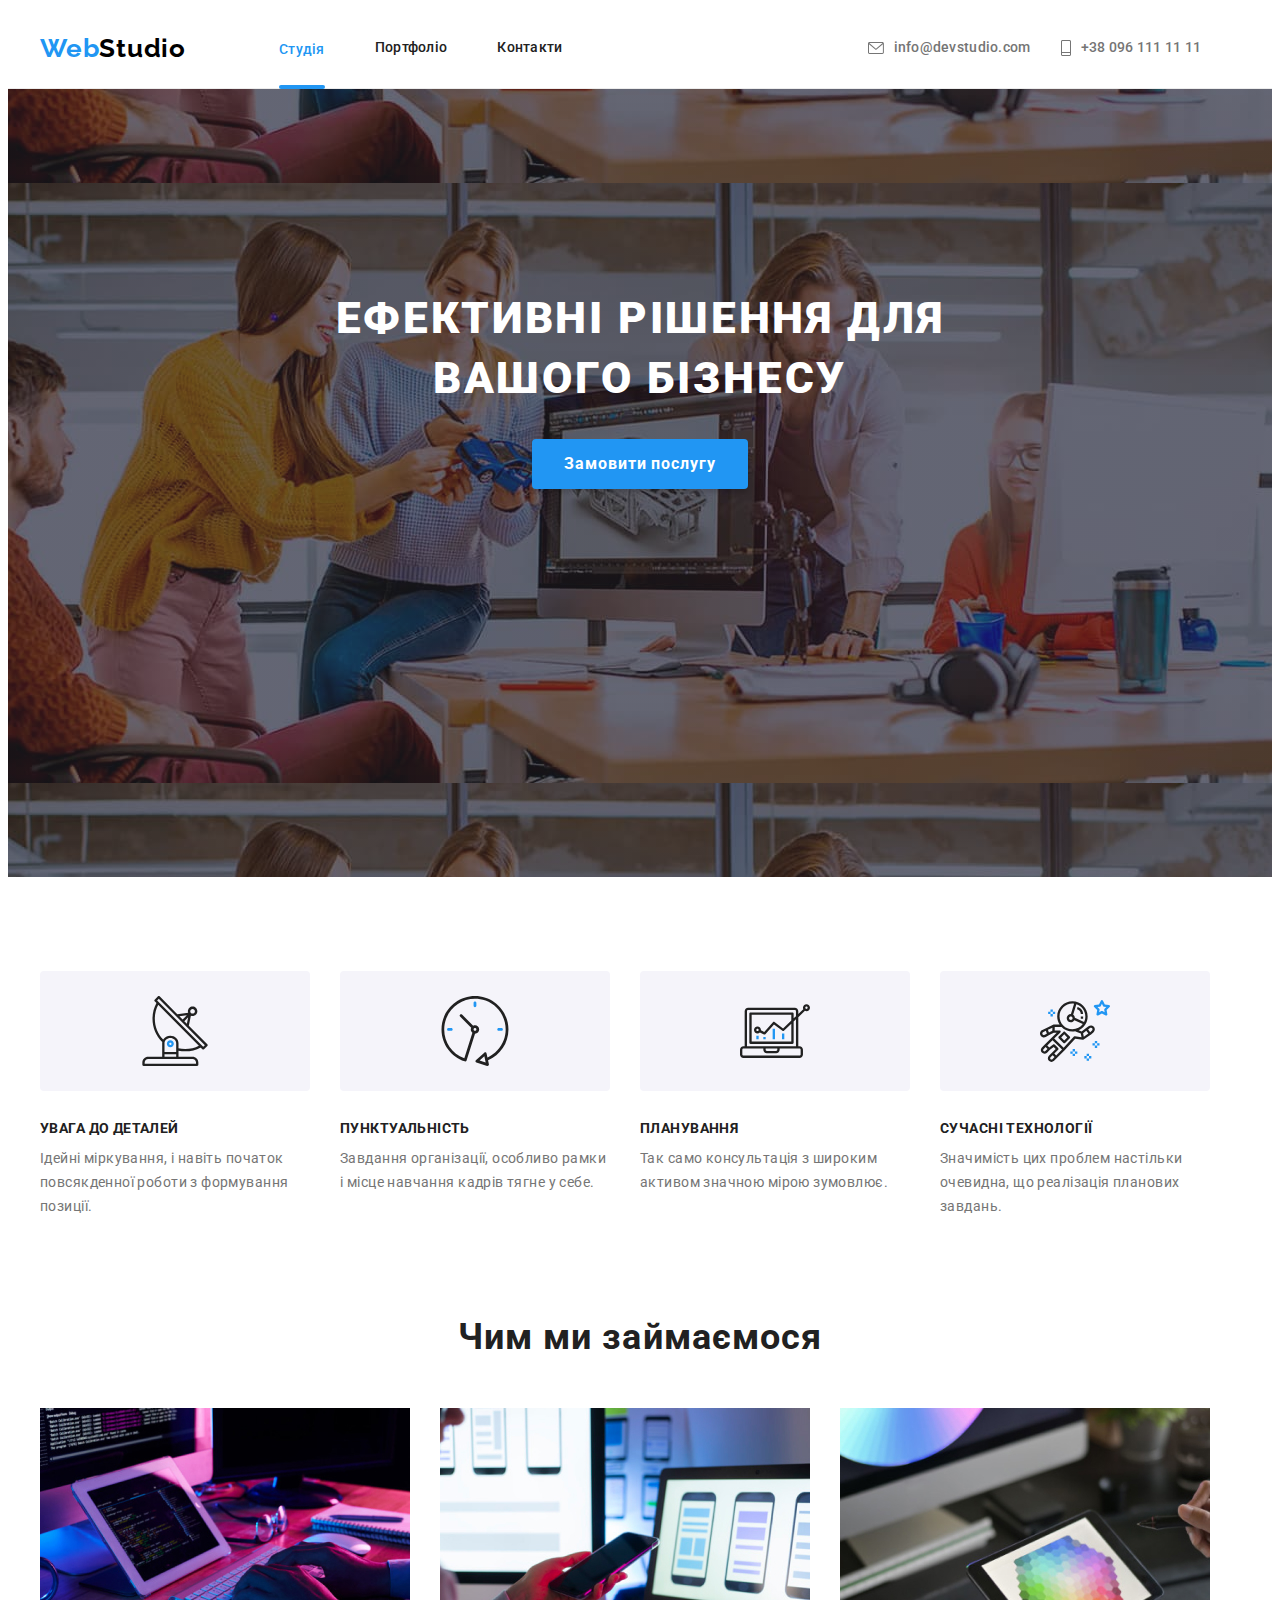
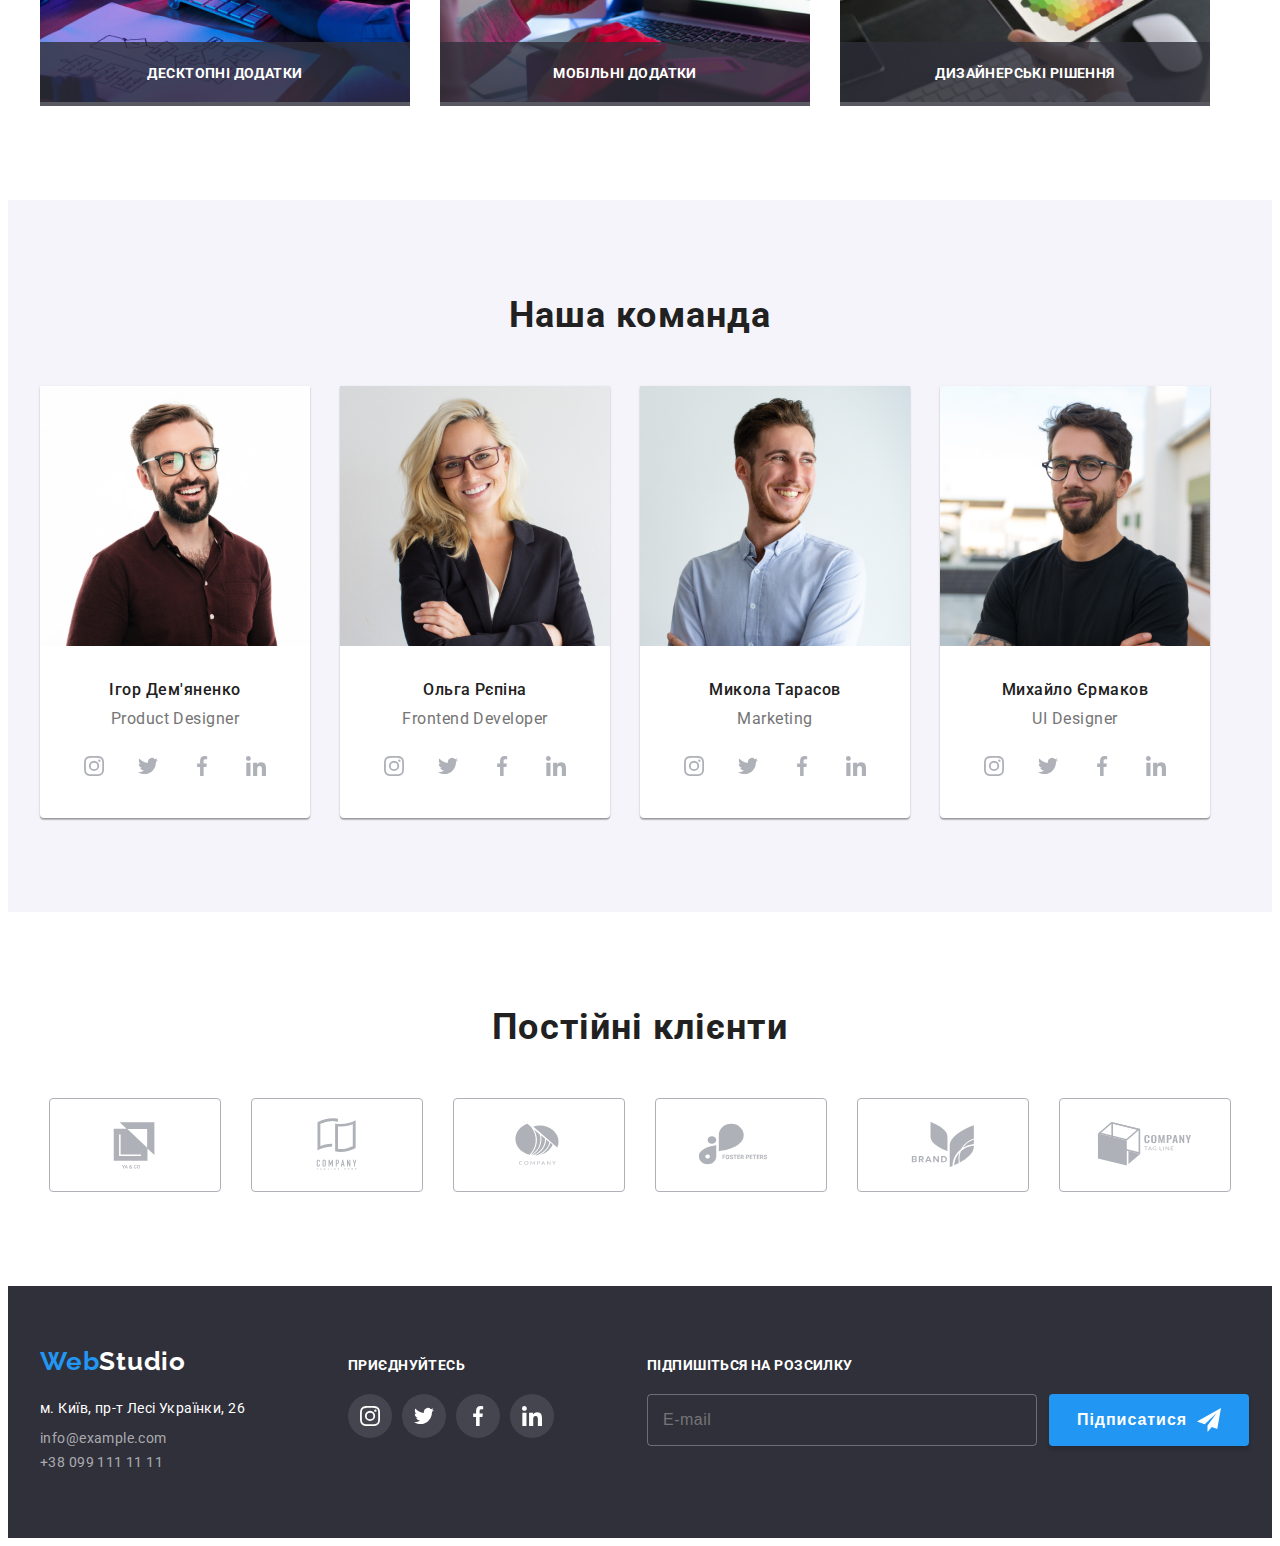
==== index.html @ 6c7ede00 "start" ====
<!DOCTYPE html>
<html lang="en">

<head>
  <meta charset="UTF-8" />
  <meta http-equiv="X-UA-Compatible" content="IE=edge" />
  <meta name="viewport" content="width=device-width, initial-scale=1.0" />
  <title>goit-markup-hw-07</title>
  <link rel="preconnect" href="https://fonts.googleapis.com" />
  <link rel="preconnect" href="https://fonts.gstatic.com" crossorigin />
  <link href="https://fonts.googleapis.com/css2?family=Raleway:wght@700&family=Roboto:wght@400;500;700;900&display=swap"
    rel="stylesheet" />
  <link rel="stylesheet" href="https://cdnjs.cloudflare.com/ajax/libs/modern-normalize/1.1.0/modern-normalize.min.css"
    integrity="sha512-wpPYUAdjBVSE4KJnH1VR1HeZfpl1ub8YT/NKx4PuQ5NmX2tKuGu6U/JRp5y+Y8XG2tV+wKQpNHVUX03MfMFn9Q=="
    crossorigin="anonymous" referrerpolicy="no-referrer" />
    <link rel="stylesheet" href="./css/main.min.css">  
    <!-- <link rel="stylesheet" href="./css/styles.css" /> -->
      
</head>

<body class="page">
  <!-- Header section -->
  <header class="header__border">
    <div class="container header__container">
      <nav class="nav, link">
        <a class="header__logo link" href="" lang="en">Web<span class="logo-accent">Studio</span></a>
        <ul class="nav__list list">
          <li><a class="nav__item nav__item--studio" href="">Студія</a></li>
          <li><a class="nav__item link" href="./portfolio.html">Портфоліо</a></li>
          <li><a class="nav__item link nav__item--contacts" href="index.html">Контакти</a></li>
        </ul>
      </nav>

      <ul class="header__contacts list">
        <li>
          <a class="header__link link " href="mailto:info@devstudio.com"><svg class="header__icons"
              width="16px" height="12px">
              <use href="./images/icons/icons2.svg#mailhover">
            </svg>info@devstudio.com</a>
        </li>
        <li><a class="header__tel link" href="tel:+380961111111"><svg class="header__icons"
              width="10px" height="16px">
              <use href="./images/icons/icons2.svg#vector">
            </svg>+38 096 111 11 11</a></li>
      </ul>
    </div>
  </header>

  <!-- Main -->
  <main>
    <!-- Hero -->

    <section class="hero overlay">
      <div class="container">
        <h1 class="hero__text">
          Ефективні рішення для<br>вашого бізнесу
        </h1>
        <button type="button" data-modal-open class="btn hero__btn">Замовити послугу</button>
      </div>
    </section>
    
    <!--  Наши преимущества advantage -->

    <section class="advantage">
      <!-- <h2>Наши преимущества</h2> -->
      <div class="container">
        <ul class="advantage__list list">
          <li>
            <div class="advantage__icon"><svg width="70px" height="70px">
                <use href="./images/icons/icons2.svg#antenna"></use>
              </svg></div>            
              <h3 class="advantage__title">УВАГА ДО ДЕТАЛЕЙ</h3>
              <p class="advantage__text">
                Ідейні міркування, і навіть початок
                 повсякденної роботи з формування
                  позиції. 
              </p>            
          </li>
          <li>
            <div class="advantage__icon"><svg width="70px" height="70px">
                <use href="./images/icons/icons2.svg#clock"></use>
              </svg></div>
              <h3 class="advantage__title">ПУНКТУАЛЬНІСТЬ</h3>
              <p class="advantage__text">
                Завдання організації, особливо рамки і
                 місце навчання кадрів тягне у себе.
              </p>            
          </li>
          <li>
            <div class="advantage__icon"><svg width="70px" height="70px">
                <use href="./images/icons/icons2.svg#diagram"></use>
              </svg></div>            
              <h3 class="advantage__title">ПЛАНУВАННЯ</h3>
              <p class="advantage__text">
                Так само консультація з широким активом значною мірою зумовлює.
              </p>            
          </li>
          <div>
            <div class="advantage__icon"><svg width="70px" height="70px">
                <use href="./images/icons/icons2.svg#astronaut"></use>
              </svg>
            </div>            
            <h3 class="advantage__title">СУЧАСНІ ТЕХНОЛОГІЇ</h3>
            <p class="advantage__text">
              Значимість цих проблем настільки очевидна, що реалізація планових завдань.
            </p>          
          </li>
        </ul>
      </div>
    </section>

    <!-- Чем мы занимаемся benefits -->

    <section class="benefits">
      <div class="container">
        <h2 class="benefits__text">Чим ми займаємося</h2>
        <ul class="benefits__list list">
          <li>
            <div class="benefits__foto">
              <img src="./images/studio/img1.jpg" alt="Верстка" width="370" />
              <div class="benefits__action">
                <p class="benefits__text--action">
                  Десктопні додатки
                </p>
              </div>
            </div>
          </li>
          <li>
            <div class="benefits__foto">
              <img src="./images/studio/img2.jpg" alt="Наше качество" width="370" />
              <div class="benefits__action">
                <p class="benefits__text--action">
                  Мобільні додатки
                </p>
              </div>
            </div>
          </li>
          <li>
            <div class="benefits__foto">
              <img src="./images/studio/img3.jpg" alt="Палитра" width="370" />
              <div class="benefits__action">
                <p class="benefits__text--action">
                  Дизайнерські рішення
                </p>
              </div>
            </div>
          </li>
        </ul>
      </div>
    </section>

    <!-- Наша команда -->

    <section class="team">
      <div class="container">
        <h2 class="team__title">Наша команда</h2>
        <ul class="team__list list">
          <li class="team__items">
            <img src="./images/studio/img4.jpg" alt="работник1" width="270" />
            <div class="team__name--post">
              <h3 class="team__name">Ігор Дем'яненко</h3>
              <p class="team__post">Product Designer</p>
              <ul class="social__list">
                <li><a class="social__link" href rel="noopener nooferrer" target="_blank" aria-label="instagram">
                    <svg class="social__icon" width="20px" height="20px">
                      <use href="./images/icons/icons2.svg#instagram"></use>
                    </svg>
                  </a></li>
                <li><a class="social__link" href rel="noopener nooferrer" target="_blank" aria-label="twitter">
                    <svg class="social__icon" width="20px" height="20px">
                      <use href="./images/icons/icons2.svg#twitter"></use>
                    </svg>
                  </a></li>
                <li><a class="social__link" href rel="noopener nooferrer" target="_blank" aria-label="facebook">
                    <svg class="social__icon" width="20px" height="20px">
                      <use href="./images/icons/icons2.svg#facebook"></use>
                    </svg>
                  </a></li>
                <li><a class="social__link" href rel="noopener nooferrer" target="_blank" aria-label="linkedin">
                    <svg class="social__icon" width="20px" height="20px">
                      <use href="./images/icons/icons2.svg#linkedin"></use>
                    </svg>
                  </a></li>
              </ul>
            </div>
          </li>
          <li class="team__items">
            <img src="./images/studio/img5.jpg" alt="работник2" width="270" />
            <div class="team__name--post">
              <h3 class="team__name">Ольга Рєпіна</h3>
              <p class="team__post">Frontend Developer</p>
              <ul class="social__list">
                <li><a class="social__link" href rel="noopener nooferrer" target="_blank" aria-label="instagram">
                    <svg class="social__icon" width="20px" height="20px">
                      <use href="./images/icons/icons2.svg#instagram"></use>
                    </svg>
                  </a></li>
                <li><a class="social__link" href rel="noopener nooferrer" target="_blank" aria-label="twitter">
                    <svg class="social__icon" width="20px" height="20px">
                      <use href="./images/icons/icons2.svg#twitter"></use>
                    </svg>
                  </a></li>
                <li><a class="social__link" href rel="noopener nooferrer" target="_blank" aria-label="facebook">
                    <svg class="social__icon" width="20px" height="20px">
                      <use href="./images/icons/icons2.svg#facebook"></use>
                    </svg>
                  </a></li>
                <li><a class="social__link" href rel="noopener nooferrer" target="_blank" aria-label="linkedin">
                    <svg class="social__icon" width="20px" height="20px">
                      <use href="./images/icons/icons2.svg#linkedin"></use>
                    </svg>
                  </a></li>
              </ul>
            </div>
          </li>
          <li class="team__items">
            <img src="./images/studio/img6.jpg" alt="работник3" width="270" />
            <div class="team__name--post">
              <h3 class="team__name">Микола Тарасов</h3>
              <p class="team__post">Marketing</p>
              <ul class="social__list">
                <li><a class="social__link" href rel="noopener nooferrer" target="_blank" aria-label="instagram">
                    <svg class="social__icon" width="20px" height="20px">
                      <use href="./images/icons/icons2.svg#instagram"></use>
                    </svg>
                  </a></li>
                <li><a class="social__link" href rel="noopener nooferrer" target="_blank" aria-label="twitter">
                    <svg class="social__icon" width="20px" height="20px">
                      <use href="./images/icons/icons2.svg#twitter"></use>
                    </svg>
                  </a></li>
                <li><a class="social__link" href rel="noopener nooferrer" target="_blank" aria-label="facebook">
                    <svg class="social__icon" width="20px" height="20px">
                      <use href="./images/icons/icons2.svg#facebook"></use>
                    </svg>
                  </a></li>
                <li><a class="social__link" href rel="noopener nooferrer" target="_blank" aria-label="linkedin">
                    <svg class="social__icon" width="20px" height="20px">
                      <use href="./images/icons/icons2.svg#linkedin"></use>
                    </svg>
                  </a>
                </li>
              </ul>
            </div>
          </li>
          <li class="team__items">
            <img src="./images/studio/img7.jpg" alt="работник4" width="270" />
            <div class="team__name--post">
              <h3 class="team__name">Михайло Єрмаков</h3>
              <p class="team__post">UI Designer</p>
              <ul class="social__list">
                <li><a class="social__link" href rel="noopener nooferrer" target="_blank" aria-label="instagram">
                    <svg class="social__icon" width="20px" height="20px">
                      <use href="./images/icons/icons2.svg#instagram"></use>
                    </svg>
                  </a></li>
                <li><a class="social__link" href rel="noopener nooferrer" target="_blank" aria-label="twitter">
                    <svg class="social__icon" width="20px" height="20px">
                      <use href="./images/icons/icons2.svg#twitter"></use>
                    </svg>
                  </a></li>
                <li><a class="social__link" href rel="noopener nooferrer" target="_blank" aria-label="facebook">
                    <svg class="social__icon" width="20px" height="20px">
                      <use href="./images/icons/icons2.svg#facebook"></use>
                    </svg>
                  </a></li>
                <li><a class="social__link" href rel="noopener nooferrer" target="_blank" aria-label="linkedin">
                    <svg class="social__icon" width="20px" height="20px">
                      <use href="./images/icons/icons2.svg#linkedin"></use>
                    </svg>
                  </a></li>
              </ul>
            </div>
          </li>
        </ul>
      </div>
    </section>
    <!-- Постоянные клиенты -->
    <section class="clients">
      <div class="container">
        <h3 class="clients__title">Постійні клієнти</h3>
        <ul class="clients__list">
          <li>
            <a class="clients__icon" href="" target="_blank" rel="noopener nooferrer" aria-label="YA & CO">
              <svg width="106px" height="60px">
                <use href="./images/icons/icons2.svg#logo1"></use>
              </svg></a>
          </li>
          <li><a class="clients__icon" href="" target="_blank" rel="noopener nooferrer"
              aria-label="Company tagline here">
              <svg width="106px" height="60px">
                <use href="./images/icons/icons2.svg#logo2"></use>
              </svg></a>
          </li>
          <li><a class="clients__icon" href="" target="_blank" rel="noopener nooferrer"
              aria-label="Company">
              <svg width="106px" height="60px">
                <use href="./images/icons/icons2.svg#logo3"></use>
              </svg></a>
          </li>
          <li><a class="clients__icon" href="" target="_blank" rel="noopener nooferrer"
              aria-label="FOSTER PETERS">
              <svg width="106px" height="60px">
                <use href="./images/icons/icons2.svg#logo4"></use>
              </svg></a>
          </li>
          <li><a class="clients__icon" href="" target="_blank" rel="noopener nooferrer"
              aria-label="Brand">
              <svg width="106px" height="60px">
                <use href="./images/icons/icons2.svg#logo5"></use>
              </svg></a>
          </li>
          <li><a class="clients__icon" href="" target="_blank" rel="noopener nooferrer"
              aria-label="Company tag line">
              <svg width="106px" height="60px">
                <use href="./images/icons/icons2.svg#logo6"></use>
              </svg></a>
          </li>
        </ul>
      </div>
    </section>
  </main>
  <!-- Футер -->
  <footer class="footer">
    <div class="container">
      <div>
        <a class="header__logo link footer__logo" href="" lang="en">Web<span
            class="footer__accent">Studio</span></a>
        <address>
          <ul class="footer__list list">
            <li>
              <a class="link" href="https://bit.ly/3pXMvUd" target="_blank" rel="noopener noreferrer"><samp
                  class="footer__text">м. Київ, пр-т Лесі Українки, 26</samp>
              </a>
            </li>
            <li>
              <a class="footer__link" href="mailto:info@devstudio.com">info@example.com</a>
            </li>
            <li><a class="footer__tel link" href="tel:+380991111111">+38 099 111 11 11</a></li>
          </ul>
        </address>
      </div>
      <!-- Футер. приєднуйтесь -->
      <div class="footer__join ">
        <h3 class="footer__title">приєднуйтесь</h3>
        <ul class="footer__social--list">
          <li><a class="footer__social--link" href rel="noopener nooferrer" target="_blank" aria-label="instagram">
              <svg class="footer__icon" width="20px" height="20px">
                <use href="./images/icons/icons2.svg#instagram"></use>
              </svg>
            </a></li>
          <li><a class="footer__social--link" href rel="noopener nooferrer" target="_blank" aria-label="twitter">
              <svg class="footer__icon" width="20px" height="20px">
                <use href="./images/icons/icons2.svg#twitter"></use>
              </svg>
            </a></li>
          <li><a class="footer__social--link" href rel="noopener nooferrer" target="_blank" aria-label="facebook">
              <svg class="footer__icon" width="20px" height="20px">
                <use href="./images/icons/icons2.svg#facebook"></use>
              </svg>
            </a></li>
          <li><a class="footer__social--link" href rel="noopener nooferrer" target="_blank" aria-label="linkedin">
              <svg class="footer__icon" width="20px" height="20px">
                <use href="./images/icons/icons2.svg#linkedin"></use>
              </svg>
            </a></li>
      </div>
      <!-- Підписатися -->
      <form class="subscription">
      <h3 class="subscription__title">Підпишіться на розсилку</h3>
      <div class="subsubscription__group">
      <label>
        <input class="subscription__input" type="email" name="email" placeholder="E-mail">
      </label>
      <button class="subscription__btn" type="submit">Підписатися
        <svg height="24" width="24">
          <use href="./images/icons/icons2.svg#send"></use>
        </svg>
      </button>
      </div>      
    </form>
      </div>
    </div>
  </footer>
  <!-- Модальное окно -->
 <div class="backdrop is-hidden" data-modal>
    <div class="modal">
      <button class="modal__btn" data-modal-close>
        <svg class="modal__btn--icon" width="20" height="20">
          <use href="./images/icons/icons2.svg#close"></use>
        </svg>
      </button>

<form class="register__form">
  <strong class="register__title">Залиште свої дані, ми вам передзвонимо</strong>
  <div class="register__group" role="group">
    <lable class="register__wrap">
      <span class="register__lable">Ім'я</span>
      <span class="register__field">
      <input class="register__input" type="text"/>
      <svg class="register__icon" width="18" height="18">
        <use href="./images/icons/icons2.svg#person"></use>
      </svg>
      </span>
    </lable>
    <lable class="register__wrap">
      <span class="register__lable">Телефон</span>
      <span class="register__field">
      <input class="register__input" type="phone"/> 
      <svg class="register__icon" width="18" height="18">
        <use href="./images/icons/icons2.svg#phone1"></use>
      </svg>
      </span>
    </lable>
    <lable class="register__wrap">
      <span class="register__lable">Пошта</span>
      <span class="register__field">
      <input class="register__input" type="email"/>
      <svg class="register__icon" width="18" height="18">
        <use href="./images/icons/icons2.svg#mail"></use>
      </svg>
      </span>
    </lable>
    
    <lable class="register__wrap">
      <span class="register__lable">Коментар</span>
      <textarea
      class="register__message"
      name="user-message"
      rows="5"
      placeholder="Введіть текст"
      ></textarea>
    </lable>
  </div>

   <label class="register__agreement">
    <input class="register__checkbox visuaaly-hidden"type="checkbox" name="agreement">
    <svg class="register__icon--agreement" width="16" height="15">
      <use class="register__icon--uncheck" href="./images/icons/icons2.svg#uncheck"></use>
      <use class="register__icon--check" href="./images/icons/icons2.svg#check2"></use>
    </svg>
    <span class="register__agreement--text">Погоджуюся з розсилкою та приймаю <a class="register__agreement--link" href="">Умови договору</a></span>
   </label>

   <button class="register__btn" type="submit">Відправити</button>
</form>

    </div>
  </div>
 <script src="./js/modal.js"></script>
</body>

</html>
---- css/main.min.css ----
:root{--main-font: "Roboto", sans-serif;--secondary-font: "Raleway", sans-serif;--main-txt-cl: #212121;--secondary-txt-cl: #757575;--logo-blue-txt-cl: #2196F3;--logo-black-txt-cl: #000000;--logo-white-txt-cl: #FFFFFF;--white-txt-cl: #FFFFFF;--dark-bg-cl: #2F303A;--light-bg-cl: #F5F4FA;--overlay-bg-cl: #C4C4C4;--blue-bg-cl: #2196F3;--white-bg-cl: #FFFFFF;--button-text-color: #000000;--focus-color: #ffffff;--border-form: #D9D9D9;--border-color: #ECECEC;--border-social-color: #AFB1B8;--border-cards-color: #EEEEEE;--social-icon-color: #AFB1B8;--akcent-color: #2196F3;--animation: 250ms cubic-bezier(0.4, 0, 0.2, 1)}.visuaaly-hidden{position:absolute;white-space:nowrap;width:1px;height:1px;overflow:hidden;border:0;padding:0;clip:rect(0 0 0 0);-webkit-clip-path:inset(50%);clip-path:inset(50%);margin:-1px}.container{width:1200px;padding-left:15px;padding-right:15px;margin:0 auto}body{font-family:var(--main-font);color:var(--main-txt-cl)}.footer__link,.header__link,.link,.portfolio__link--cards{text-decoration:none;color:currentColor}.list{list-style:none;padding:0;margin:0}h1,h2,h3,h4,h5,h6,p{margin:0}.btn{font-family:inherit;font-weight:700;font-size:16px;line-height:1.88;letter-spacing:.06em;max-width:250px;min-width:200px;max-height:50px;padding-top:10px;padding-right:32px;padding-bottom:10px;padding-left:32px;color:--white-txt-cl;background:--blue-bg-cl;-webkit-box-shadow:0px 4px 4px rgba(0,0,0,.15);box-shadow:0px 4px 4px rgba(0,0,0,.15);border-radius:4px;border:rgba(0,0,0,0);-webkit-transition:color var(--animation) background-color var(--animation);transition:color var(--animation) background-color var(--animation)}.btn:hover,.btn:focus{cursor:pointer;color:var --button-text-color;background-color:var --focus-color}.hero__btn{display:-webkit-box;display:-ms-flexbox;display:flex;margin:0 auto;margin-bottom:106px;background-color:var(--blue-bg-cl);color:var(--white-txt-cl)}.backdrop{position:fixed;top:0;left:0;z-index:1000;width:100%;height:100%;background-color:rgba(0,0,0,.2);-webkit-transition:opacity 250ms ease-out,visibility 600ms ease-out;transition:opacity 250ms ease-out,visibility 600ms ease-out}.backdrop.is-hidden{opacity:0;visibility:hidden;pointer-events:none}.backdrop.is-hidden.modal{opacity:0}.modal{position:absolute;top:50%;left:50%;width:528px;min-height:581px;background-color:#fff;border-radius:4px;position:relative;-webkit-transform:translate(-50%, -50%) scale(1);transform:translate(-50%, -50%) scale(1);opacity:1;-webkit-transition:opacity 400ms ease-in-out 200ms,-webkit-transform 250ms ease-in-out 200ms;transition:opacity 400ms ease-in-out 200ms,-webkit-transform 250ms ease-in-out 200ms;transition:transform 250ms ease-in-out 200ms,opacity 400ms ease-in-out 200ms;transition:transform 250ms ease-in-out 200ms,opacity 400ms ease-in-out 200ms,-webkit-transform 250ms ease-in-out 200ms;padding-top:40px;padding-right:41px;padding-bottom:40px;padding-left:39px}.modal__btn{position:absolute;width:30px;height:30px;padding:0;display:-webkit-box;display:-ms-flexbox;display:flex;-webkit-box-align:center;-ms-flex-align:center;align-items:center;-webkit-box-pack:center;-ms-flex-pack:center;justify-content:center;top:8px;right:8px;border-radius:50%;border:1px solid rgba(0,0,0,.1);background-color:rgba(0,0,0,0);cursor:pointer}.modal__btn--icon{width:11px;height:11px;-webkit-transition-duration:250ms;transition-duration:250ms;-webkit-transition-timing-function:cubic-bezier(0.4, 0, 0.2, 1);transition-timing-function:cubic-bezier(0.4, 0, 0.2, 1);-webkit-transition-delay:0s;transition-delay:0s}.modal__btn--icon:hover,.modal__btn--icon:focus{fill:var(--akcent-color)}.register__form{text-align:center}.register__title{display:block;margin-bottom:12px;font-weight:700;font-size:20px;line-height:1.15;text-align:center;letter-spacing:.03em;color:var(--main-txt-cl)}.register__group{margin-bottom:20px}.register__lable{display:block;text-align:left;margin-bottom:5px;font-weight:400;font-size:12px;line-height:1.17;letter-spacing:.01em;color:var(--secondary-txt-cl);padding-left:1px}.register__wrap{display:block;position:relative;margin-bottom:10px}.register__wrap:last-child{margin-bottom:0}.register__field{position:relative}.register__icon{position:absolute;top:29px;top:50%;-webkit-transform:translateY(-50%);transform:translateY(-50%);left:12px;-webkit-transition-duration:250ms;transition-duration:250ms;-webkit-transition-timing-function:cubic-bezier(0.4, 0, 0.2, 1);transition-timing-function:cubic-bezier(0.4, 0, 0.2, 1);-webkit-transition-delay:0s;transition-delay:0s}.register__input,.register__message{border:solid 1px var(--border-form);border-radius:5px;width:100%;outline:rgba(0,0,0,0);padding:10px;padding-left:50px;-webkit-transition-duration:250ms;transition-duration:250ms;-webkit-transition-timing-function:cubic-bezier(0.4, 0, 0.2, 1);transition-timing-function:cubic-bezier(0.4, 0, 0.2, 1);-webkit-transition-delay:0s;transition-delay:0s}.register__input:focus,.register__input:focus,.register__message:focus,.register__message:focus{border:solid 1px var(--akcent-color)}.register__message{resize:none;height:120px;padding:10px}.register__input:focus-within+.register__icon{fill:var(--akcent-color)}textarea::-webkit-input-placeholder{font-style:normal;font-weight:400;font-size:12px;line-height:1.17;letter-spacing:.01em;color:rgba(117,117,117,.5)}textarea::-moz-placeholder{font-style:normal;font-weight:400;font-size:12px;line-height:1.17;letter-spacing:.01em;color:rgba(117,117,117,.5)}textarea:-ms-input-placeholder{font-style:normal;font-weight:400;font-size:12px;line-height:1.17;letter-spacing:.01em;color:rgba(117,117,117,.5)}textarea::-ms-input-placeholder{font-style:normal;font-weight:400;font-size:12px;line-height:1.17;letter-spacing:.01em;color:rgba(117,117,117,.5)}textarea::placeholder{font-style:normal;font-weight:400;font-size:12px;line-height:1.17;letter-spacing:.01em;color:rgba(117,117,117,.5)}.register__agreement{display:-webkit-box;display:-ms-flexbox;display:flex;-webkit-box-align:center;-ms-flex-align:center;align-items:center;-webkit-box-pack:center;-ms-flex-pack:center;justify-content:center;gap:9px;margin-bottom:30px}.register__agreement--text{font-style:normal;font-weight:400;font-size:14px;line-height:1.71;letter-spacing:.03em;color:var(--secondary-txt-cl)}.register__icon--uncheck{-webkit-transition:opacity 250ms ease-in-out;transition:opacity 250ms ease-in-out}.register__icon--check{opacity:0;-webkit-transition:opacity 250ms ease-in-out;transition:opacity 250ms ease-in-out}.register__checkbox:checked+.register__icon--agreement .register__icon--uncheck{opacity:0}.register__checkbox:checked+.register__icon--agreement .register__icon--check{opacity:1}.register__agreement--link{text-decoration:underline;color:var(--akcent-color);text-underline-position:under}.register__btn{display:inline-block;-webkit-box-align:center;-ms-flex-align:center;align-items:center;padding:10px 55px;font-family:inherit;font-weight:700;font-size:16px;line-height:1.875;letter-spacing:.06em;color:var(--white-txt-cl);cursor:pointer;background-color:var(--akcent-color);-webkit-box-shadow:0px 4px 4px rgba(0,0,0,.15);box-shadow:0px 4px 4px rgba(0,0,0,.15);border-radius:4px;border-color:rgba(0,0,0,0)}.container{width:1200px;padding-left:15px;padding-right:15px;margin-left:auto;margin-right:auto}.logo-accent{color:var --logo-black-txt-cl}.benefits__text{margin-bottom:50px;font-weight:700;font-size:36px;line-height:1.17;text-align:center;letter-spacing:.03em;color:var(--main-txt-cl)}.header__border{border-bottom:1px solid var(--border-color)}.header__container{display:-webkit-box;display:-ms-flexbox;display:flex}.link{display:-webkit-box;display:-ms-flexbox;display:flex}.header__logo{margin-right:93px;-webkit-box-align:center;-ms-flex-align:center;align-items:center}.nav__list{display:-webkit-box;display:-ms-flexbox;display:flex;-webkit-box-align:center;-ms-flex-align:center;align-items:center}.nav__item{padding-top:32px;padding-bottom:32px;margin-right:50px}.nav__item{position:relative;-webkit-transition:color var(--animation);transition:color var(--animation)}.nav__item--contacts{margin-right:0}.header__contacts{margin-left:305px;display:-webkit-box;display:-ms-flexbox;display:flex;-webkit-box-align:center;-ms-flex-align:center;align-items:center;font-weight:500;font-size:14px;color:var(--secondary-txt-cl)}.header__icons{display:-webkit-box;display:-ms-flexbox;display:flex;-webkit-box-pack:center;-ms-flex-pack:center;justify-content:center;-webkit-box-align:center;-ms-flex-align:center;align-items:center;margin-right:10px;fill:currentColor}.header__link{-webkit-box-align:center;-ms-flex-align:center;align-items:center;padding-top:32px;padding-bottom:32px;margin-right:30px;position:relative;-webkit-transition:color var(--animation);transition:color var(--animation)}.header__tel{padding-top:32px;padding-bottom:32px;position:relative;-webkit-transition:color var(--animation);transition:color var(--animation)}.header__logo{font-family:var(--secondary-font);color:var(--logo-blue-txt-cl);font-weight:700;font-size:26px;line-height:1.19;letter-spacing:.03em}.logo-accent{color:var(--logo-black-txt-cl)}.nav__item{font-weight:500;font-size:14px;line-height:1.14;letter-spacing:.02em;color:var(--main-txt-cl)}.nav__item:hover,.nav__item:focus{color:var(--logo-blue-txt-cl)}.nav__item--studio{font-weight:500;font-size:14px;line-height:1.14;letter-spacing:.02em;color:var(--logo-blue-txt-cl);text-decoration:none}.nav__item--studio{position:relative;color:var(--logo-blue-txt-cl)}.nav__item--studio::after{position:absolute;bottom:0;left:0;content:"";width:100%;height:4px;border-radius:2px;background-color:var(--logo-blue-txt-cl)}.header__link,.header__tel{font-weight:500;font-size:14px;line-height:1.14;letter-spacing:.02em;color:var(--secondary-txt-cl)}.header__link:hover,.header__link:focus,.header__tel:hover,.header__tel:focus{color:var(--logo-blue-txt-cl)}.header__tel{font-weight:500;font-size:14px;line-height:1.14;letter-spacing:.02em;color:var(--secondary-txt-cl)}.header__tel:hover,.header__tel:focus{color:var(--logo-blue-txt-cl)}.overlay{max-width:1600px;height:600px;margin-right:auto;margin-left:auto;background-image:-webkit-gradient(linear, left top, right top, from(rgba(47, 48, 58, 0.4)), to(rgba(47, 48, 58, 0.4))),url(../images/studio/imghero.jpg);background-image:linear-gradient(to right, rgba(47, 48, 58, 0.4), rgba(47, 48, 58, 0.4)),url(../images/studio/imghero.jpg);background-position:center;background-color:var(--overlay-bg-cl)}.hero{padding-top:94px;padding-bottom:94px;margin-left:auto;margin-right:auto;background-color:var(--dark-bg-cl)}.hero__text{margin-top:106px;margin-bottom:30px;font-weight:900;font-size:44px;line-height:1.36;text-align:center;letter-spacing:.06em;text-transform:uppercase;color:var(--white-txt-cl)}.register__input,.register__message{border:solid 1px var(--border-form);border-radius:5px;width:100%;outline:rgba(0,0,0,0);padding:10px;padding-left:50px;-webkit-transition-duration:250ms;transition-duration:250ms;-webkit-transition-timing-function:cubic-bezier(0.4, 0, 0.2, 1);transition-timing-function:cubic-bezier(0.4, 0, 0.2, 1);-webkit-transition-delay:0s;transition-delay:0s}.register__input:focus,.register__input:focus,.register__message:focus,.register__message:focus{border:solid 1px var(--akcent-color)}.register__message{resize:none;height:120px;padding:10px}.register__input:focus-within+.register__icon{fill:var(--akcent-color)}textarea::-webkit-input-placeholder{font-style:normal;font-weight:400;font-size:12px;line-height:1.17;letter-spacing:.01em;color:rgba(117,117,117,.5)}textarea::-moz-placeholder{font-style:normal;font-weight:400;font-size:12px;line-height:1.17;letter-spacing:.01em;color:rgba(117,117,117,.5)}textarea:-ms-input-placeholder{font-style:normal;font-weight:400;font-size:12px;line-height:1.17;letter-spacing:.01em;color:rgba(117,117,117,.5)}textarea::-ms-input-placeholder{font-style:normal;font-weight:400;font-size:12px;line-height:1.17;letter-spacing:.01em;color:rgba(117,117,117,.5)}textarea::placeholder{font-style:normal;font-weight:400;font-size:12px;line-height:1.17;letter-spacing:.01em;color:rgba(117,117,117,.5)}.register__agreement{display:-webkit-box;display:-ms-flexbox;display:flex;-webkit-box-align:center;-ms-flex-align:center;align-items:center;-webkit-box-pack:center;-ms-flex-pack:center;justify-content:center;gap:9px;margin-bottom:30px}.register__agreement--text{font-style:normal;font-weight:400;font-size:14px;line-height:1.71;letter-spacing:.03em;color:var(--secondary-txt-cl)}.register__icon--uncheck{-webkit-transition:opacity 250ms ease-in-out;transition:opacity 250ms ease-in-out}.register__icon--check{opacity:0;-webkit-transition:opacity 250ms ease-in-out;transition:opacity 250ms ease-in-out}.register__checkbox:checked+.register__icon--agreement .register__icon--uncheck{opacity:0}.register__checkbox:checked+.register__icon--agreement .register__icon--check{opacity:1}.register__agreement--link{text-decoration:underline;color:var(--akcent-color);text-underline-position:under}.register__btn{display:inline-block;-webkit-box-align:center;-ms-flex-align:center;align-items:center;padding:10px 55px;font-family:inherit;font-weight:700;font-size:16px;line-height:1.875;letter-spacing:.06em;color:var(--white-txt-cl);cursor:pointer;background-color:var(--akcent-color);-webkit-box-shadow:0px 4px 4px rgba(0,0,0,.15);box-shadow:0px 4px 4px rgba(0,0,0,.15);border-radius:4px;border-color:rgba(0,0,0,0)}.advantage{padding-top:94px;padding-bottom:94px}.advantage__icon{display:-webkit-box;display:-ms-flexbox;display:flex;-webkit-box-pack:center;-ms-flex-pack:center;justify-content:center;-webkit-box-align:center;-ms-flex-align:center;align-items:center;width:270px;height:120px;background-color:var(--light-bg-cl);border-radius:4px;margin-bottom:30px}.advantage__list{display:-webkit-box;display:-ms-flexbox;display:flex;gap:30px}.advantage__list:last-child{margin-right:0}.advantage__title{margin-bottom:10px;width:270px;height:16px;font-weight:700;font-size:14px;line-height:1.14;letter-spacing:.03em;text-transform:uppercase;color:var(--main-txt-cl)}.advantage__text{width:270px;height:75px;font-weight:400;font-size:14px;line-height:1.71;letter-spacing:.03em;color:var(--secondary-txt-cl)}.team{padding-top:94px;padding-bottom:94px;background-color:var(--light-bg-cl)}.team__name--post{padding-top:30px;padding-bottom:30px}.team__title{margin-bottom:50px;font-weight:700;font-size:36px;line-height:1.17;text-align:center;letter-spacing:.03em;color:var(--main-txt-cl)}.team__list{width:270px;display:-webkit-box;display:-ms-flexbox;display:flex;gap:30px}.team__items{-webkit-box-shadow:0px 1px 3px rgba(0,0,0,.12),0px 1px 1px rgba(0,0,0,.14),0px 2px 1px rgba(0,0,0,.2);box-shadow:0px 1px 3px rgba(0,0,0,.12),0px 1px 1px rgba(0,0,0,.14),0px 2px 1px rgba(0,0,0,.2);border-radius:0px 0px 4px 4px;background:var(--white-bg-cl)}.team__name{margin-bottom:10px;font-weight:500;font-size:16px;line-height:1.19;text-align:center;letter-spacing:.03em;color:var(--main-txt-cl)}.team__post{font-weight:400;font-size:16px;line-height:1.19;text-align:center;letter-spacing:.03em;color:var(--secondary-txt-cl);margin-bottom:16px}.team__list{-webkit-box-align:center;-ms-flex-align:center;align-items:center}.social__link{-webkit-box-align:center;-ms-flex-align:center;align-items:center;-webkit-box-pack:center;-ms-flex-pack:center;justify-content:center;display:-webkit-box;display:-ms-flexbox;display:flex;width:44px;height:44px;background-color:var(--white-bg-cl);border-radius:50%;-webkit-transition:color var(--animation),background-color var(--animation);transition:color var(--animation),background-color var(--animation)}.social__link:hover,.social__link:focus{background-color:var(--blue-bg-cl);outline:none}.social__list{gap:10px;display:-webkit-box;display:-ms-flexbox;display:flex;-webkit-box-align:center;-ms-flex-align:center;align-items:center;-webkit-box-pack:center;-ms-flex-pack:center;justify-content:center;padding-right:32px;padding-left:32px;list-style:none}.social__icon{fill:var(--social-icon-color)}.social__link:hover .social__icon{fill:var(--white-txt-cl)}.social__link:focus .social__icon{fill:var(--white-txt-cl)}.benefits{padding-bottom:94px}.benefits__text{margin-bottom:50px;font-weight:700;font-size:36px;line-height:1.17;text-align:center;letter-spacing:.03em;color:var(--main-txt-cl)}.benefits__list{display:-webkit-box;display:-ms-flexbox;display:flex;gap:30px}.benefits__foto{position:relative}.benefits__action{position:absolute;width:100%;bottom:0;padding-top:24px;padding-bottom:24px;overflow:hidden;opacity:1;background:rgba(47,48,58,.8);-webkit-transition:opacity var(--animation);transition:opacity var(--animation)}.benefits__text--action{font-family:"Roboto";font-style:normal;font-weight:700;font-size:14px;line-height:1.14;text-align:center;letter-spacing:.03em;text-transform:uppercase;color:var(--white-txt-cl)}.clients{padding-top:94px;padding-bottom:94px}.clients__list{display:-webkit-box;display:-ms-flexbox;display:flex;list-style:none;-webkit-box-align:center;-ms-flex-align:center;align-items:center;-webkit-box-pack:center;-ms-flex-pack:center;justify-content:center;gap:30px;margin:0;padding:0;-webkit-transition:color var(--animation),border-color var(--animation);transition:color var(--animation),border-color var(--animation)}.clients__icon{display:-webkit-box;display:-ms-flexbox;display:flex;-webkit-box-align:center;-ms-flex-align:center;align-items:center;-webkit-box-pack:center;-ms-flex-pack:center;justify-content:center;width:170px;height:92px;background-color:var(--white-bg-cl);border:1px solid var(--border-social-color);border-radius:4px;fill:var(--social-icon-color);-webkit-transition:color var(--animation),border-color var(--animation);transition:color var(--animation),border-color var(--animation)}.clients__icon:hover,.clients__icon:focus{fill:var(--akcent-color);border-color:var(--akcent-color);border:1px solid var(--akcent-color);outline:none}.clients__title{font-family:"Roboto";font-style:normal;font-weight:700;font-size:36px;line-height:1.17;text-align:center;letter-spacing:.03em;color:var(--main-txt-cl);margin-bottom:50px}.footer{padding-top:60px;padding-bottom:60px;background-color:var(--dark-bg-cl)}.footer .container{display:-webkit-box;display:-ms-flexbox;display:flex;-webkit-box-align:baseline;-ms-flex-align:baseline;align-items:baseline}.footer__logo{width:145px;height:31px;margin-bottom:20px}.footer__accent{color:var(--logo-white-txt-cl)}.footer__list{width:231px;height:81px}.footer__text{margin-bottom:9px;font-family:"Roboto";font-style:normal;font-weight:400;font-size:14px;line-height:1.71;letter-spacing:.03em;color:var(--logo-white-txt-cl)}.footer__text:hover,.footer__text:focus{color:var(--logo-blue-txt-cl)}.footer__link{margin-bottom:9px;font-family:"Roboto";font-style:normal;font-weight:400;font-size:14px;line-height:1.71;letter-spacing:.03em;color:rgba(255,255,255,.6);-webkit-transition:color var(--animation),background-color var(--animation);transition:color var(--animation),background-color var(--animation)}.footer__link:hover,.footer__link:focus{color:var(--logo-blue-txt-cl)}.footer__tel{font-family:"Roboto";font-style:normal;font-weight:400;font-size:14px;line-height:1.71;letter-spacing:.03em;color:rgba(255,255,255,.6)}.footer__tel:hover,.footer__tel:focus{color:var(--logo-blue-txt-cl)}.footer__text,.footer__link,.footer__tel{width:231px;height:21px}.footer__join{margin-left:70px;margin-right:93px}.footer__social--list{display:-webkit-box;display:-ms-flexbox;display:flex;-webkit-box-align:baseline;-ms-flex-align:baseline;align-items:baseline;-webkit-box-pack:center;-ms-flex-pack:center;justify-content:center;gap:10px;list-style:none;margin:0;padding-left:0}.footer__social--link{display:-webkit-box;display:-ms-flexbox;display:flex;-webkit-box-align:center;-ms-flex-align:center;align-items:center;-webkit-box-pack:center;-ms-flex-pack:center;justify-content:center;width:44px;height:44px;background-color:rgba(255,255,255,.1);border-radius:50%;margin-top:20px;-webkit-transition:color var(--animation),background-color var(--animation);transition:color var(--animation),background-color var(--animation)}.footer__social--link:hover,.footer__social--link:focus{fill:var(--akcent-color);border-color:var(--akcent-color);border:1px solid var(--akcent-color);background-color:var(--blue-bg-cl);outline:none}.footer__title{display:-webkit-box;display:-ms-flexbox;display:flex;-webkit-box-align:baseline;-ms-flex-align:baseline;align-items:baseline;font-family:"Roboto";font-style:normal;font-weight:700;font-size:14px;line-height:1.14;letter-spacing:.03em;text-transform:uppercase;color:var(--white-txt-cl);padding-left:0}.footer__icon{fill:var(--white-txt-cl)}.subsubscription__group{display:-webkit-box;display:-ms-flexbox;display:flex;gap:12px}.subscription__input{display:inline-block;width:358px;background-color:rgba(0,0,0,0);border:1px solid rgba(255,255,255,.3);border-radius:4px;padding:15px;font-style:normal;font-weight:400;font-size:16px;line-height:1.25;-webkit-box-align:center;-ms-flex-align:center;align-items:center;letter-spacing:.03em;color:rgba(255,255,255,.6);-webkit-transition:color var(--animation),border-color var(--animation);transition:color var(--animation),border-color var(--animation)}.subscription__input:hover,.subscription__input:focus{border:1px solid var(--akcent-color);border-color:var(--akcent-color);outline:none}.subscription__btn{display:-webkit-box;display:-ms-flexbox;display:flex;gap:10px;-webkit-box-align:center;-ms-flex-align:center;align-items:center;-webkit-box-pack:center;-ms-flex-pack:center;justify-content:center;background-color:var(--blue-bg-cl);border-radius:4px;border-color:rgba(0,0,0,0);-webkit-box-shadow:0px 4px 4px rgba(0,0,0,.15);box-shadow:0px 4px 4px rgba(0,0,0,.15);font-style:normal;font-weight:700;font-size:16px;line-height:1.875;text-align:center;letter-spacing:.06em;padding-top:10px;padding-right:28px;padding-bottom:10px;padding-left:29px;padding-left:28px;cursor:pointer;color:var(--white-txt-cl);border:none}.subscription__title{margin-bottom:20px;font-weight:700;font-size:14px;line-height:1.14;letter-spacing:.03em;text-transform:uppercase;color:var(--white-txt-cl)}.portfolio__button{padding-top:94px;padding-bottom:94px}.portfolio__list{display:-webkit-box;display:-ms-flexbox;display:flex;-webkit-box-pack:center;-ms-flex-pack:center;justify-content:center;gap:8px;margin-bottom:50px}.portfolio__btn--curent{width:73px;height:38px;padding-top:6px;padding-right:22px;padding-bottom:6px;padding-left:22px}.portfolio__btn--site{max-width:200px;min-width:130px;width:128px;height:38px;padding-top:6px;padding-right:22px;padding-bottom:6px;padding-left:22px}.portfolio__btn--app{width:145px;height:38px;padding-top:6px;padding-right:22px;padding-bottom:6px;padding-left:22px}.portfolio__btn--design{width:103px;height:38px;padding-top:6px;padding-right:22px;padding-bottom:6px;padding-left:22px}.portfolio__btn--marketing{width:130px;height:38px;padding-top:6px;padding-right:22px;padding-bottom:6px;padding-left:22px}.portfolio__btn{font-family:"Roboto";font-style:normal;font-weight:500;font-size:16px;line-height:1.62;text-align:center;letter-spacing:.03em;border:none;border-radius:4px;background:var(--light-bg-cl);-webkit-transition:color var(--animation),background-color var(--animation),-webkit-box-shadow var(--animation);transition:color var(--animation),background-color var(--animation),-webkit-box-shadow var(--animation);transition:color var(--animation),background-color var(--animation),box-shadow var(--animation);transition:color var(--animation),background-color var(--animation),box-shadow var(--animation),-webkit-box-shadow var(--animation);cursor:pointer}.portfolio__btn:hover,.portfolio__btn:focus{background:var(--blue-bg-cl);color:var(--white-txt-cl)}.portfolio__list,.portfolio__btn{color:var(--main-txt-cl)}.current{font-family:"Roboto";font-style:normal;color:var(--white-txt-cl);background:var(--blue-bg-cl);border-radius:4px;border:none}.portfolio__title{position:absolute;width:1px;height:1px;margin:-1px;border:0;padding:0;white-space:nowrap;-webkit-clip-path:inset(100%);clip-path:inset(100%);clip:rect(0 0 0 0);overflow:hidden}.portfolio__cards--title{max-width:350px;min-width:340px;width:322px;height:36px;font-weight:700;font-size:18px;line-height:2;letter-spacing:.06em;color:var(--main-txt-cl)}.portfolio__cards--text{width:322px;height:30px;font-weight:400;font-size:16px;line-height:1.88;letter-spacing:.03em;color:var(--secondary-txt-cl)}.portfolio__cards--list{display:-webkit-box;display:-ms-flexbox;display:flex;-ms-flex-wrap:wrap;flex-wrap:wrap;gap:30px}.portfolio__foto{position:relative;overflow:hidden}.portfolio__overlay{position:absolute;display:block;bottom:0;left:0;width:100%;height:100%;background-color:rgba(33,150,243,.9);-webkit-transform:translateY(100%);transform:translateY(100%);-webkit-transition:-webkit-transform var(--animation);transition:-webkit-transform var(--animation);transition:transform var(--animation);transition:transform var(--animation), -webkit-transform var(--animation)}.portfolio__overlay--text{font-family:var(--main-font);font-style:normal;font-weight:400;font-size:18px;line-height:1.56;padding-top:63px;padding-bottom:63px;padding-left:24px;padding-right:24px;letter-spacing:.03em;color:var(--white-txt-cl)}.portfolio__foto:hover .portfolio__overlay{-webkit-transform:translateY(0);transform:translateY(0);opacity:1}.portfolio__item--cards{-webkit-box-sizing:border-box;box-sizing:border-box;width:370px;background:var(--white-bg-cl);border:1px solid var(--border-cards-color);-webkit-transition:-webkit-transform var(--animation);transition:-webkit-transform var(--animation);transition:transform var(--animation);transition:transform var(--animation), -webkit-transform var(--animation);-webkit-transition:color var(--animation),background-color var(--animation),-webkit-box-shadow var(--animation);transition:color var(--animation),background-color var(--animation),-webkit-box-shadow var(--animation);transition:color var(--animation),background-color var(--animation),box-shadow var(--animation);transition:color var(--animation),background-color var(--animation),box-shadow var(--animation),-webkit-box-shadow var(--animation)}.portfolio__item--cards:hover{-webkit-box-shadow:0px 1px 1px rgba(0,0,0,.12),0px 4px 4px rgba(0,0,0,.06),1px 4px 6px rgba(0,0,0,.16);box-shadow:0px 1px 1px rgba(0,0,0,.12),0px 4px 4px rgba(0,0,0,.06),1px 4px 6px rgba(0,0,0,.16)}.portfolio__cards--name{padding-top:20px;padding-bottom:20px;padding-right:24px;padding-left:24px}/*# sourceMappingURL=main.min.css.map */
---- css/styles.css ----
/* :root { */
    /* fonts */
    /* --main-font: 'Roboto', sans-serif;
    --secondary-font: 'Raleway', sans-serif; */
    /* text color */
    /* --main-txt-cl: #212121;
    --secondary-txt-cl: #757575;
    --logo-blue-txt-cl: #2196F3;
    --logo-black-txt-cl: #000000;
    --logo-white-txt-cl: #FFFFFF;
    --white-txt-cl: #FFFFFF;    */
    /* bg color */
    /* --dark-bg-cl: #2F303A;
    --light-bg-cl: #F5F4FA;
    --overlay-bg-cl: #C4C4C4;
    --blue-bg-cl: #2196F3;
    --white-bg-cl: #FFFFFF; */
    /* others */
    /* --button-text-color: #000000;
    --focus-color: #ffffff;
    --border-form: #D9D9D9;
    --border-color: #ECECEC;
    --border-social-color:#AFB1B8;
    --border-cards-color: #EEEEEE;
    --social-icon-color:#AFB1B8;
    --akcent-color: #2196F3;
    --animation: 250ms cubic-bezier(0.4, 0, 0.2, 1);
} */


/* body {
    font-family: var(--main-font);
    color: var(--main-txt-cl);
} */

/* reset styles */
/* .footer__link, .header__link,
.link,
.portfolio__link--cards {
    text-decoration: none;
    color: currentColor;
} */

/* .list {
    list-style: none;
    padding: 0;
    margin: 0;
} */

/* h1,h2,h3,h4,h5,h6,p {
    margin: 0;
} */

/* Header section */
/* .container {
    width: 1200px;
    padding-left: 15px;
    padding-right: 15px;
    margin-left: auto;
    margin-right: auto;
} */


/* .header__border {
border-bottom: 1px solid var(--border-color);
} */
/* .header__container {
    display: flex;    
} */
 /* .link {
    display: flex;
} */
 
/* .header__logo {
    margin-right: 93px;
    align-items: center;
} */
 
/* .nav__list {
    display: flex;
    align-items: center;    
} */

/* .nav__item {
    padding-top: 32px;
    padding-bottom: 32px;
    margin-right: 50px;
} */

/* .nav__item {
    position: relative;
    transition: color var(--animation);
} */

/* .nav__item--contacts {
    margin-right: 0;
}    */

/* .header__contacts {
    margin-left: 305px;
    display: flex;
    align-items: center;
    font-weight: 500;
    font-size: 14px;
    color: var(--secondary-txt-cl);
} */

/* .header__icons {
    display: flex;
    justify-content: center;
    align-items: center;
    margin-right: 10px;
    fill: currentColor;    
} */

/* .header__link {
    align-items: center;
    padding-top: 32px;
    padding-bottom: 32px;
    margin-right: 30px;
    position: relative;
    transition: color var(--animation);
} */

/* .header__tel {
    padding-top: 32px;
    padding-bottom: 32px;
    position: relative;
    transition: color var(--animation);
} */

/* .header__logo {
    font-family: var(--secondary-font);
    color: var(--logo-blue-txt-cl);
    font-weight: 700;
    font-size: 26px;
    line-height: 1.19;
    letter-spacing: 0.03em;
} */

/* .logo-accent {
    color: var(--logo-black-txt-cl);
} */

/* .nav__item {
    font-weight: 500;
    font-size: 14px;
    line-height: 1.14;
    letter-spacing: 0.02em;
    color: var(--main-txt-cl);
} */

/* .nav__item--studio {
    font-weight: 500;
    font-size: 14px;
    line-height: 1.14;
    letter-spacing: 0.02em;
    color: var(--logo-blue-txt-cl);
    text-decoration: none;
} */


/* Подчёркивание */

/* .nav__item--studio {
    position: relative;
    color: var(--logo-blue-txt-cl);
} */

/* .nav__item--studio::after {
    position: absolute;
    bottom: 0;
    left: 0;
    content: "";
    width: 100%;
    height: 4px;
    border-radius: 2px;
    background-color: var(--logo-blue-txt-cl);
} */

/* .nav__item:hover,
.nav__item:focus {
    color: var(--logo-blue-txt-cl);
} */

/* .header__link,
.header__tel {    
    font-weight: 500;
    font-size: 14px;
    line-height: 1.14;
    letter-spacing: 0.02em;
    color: var(--secondary-txt-cl);
} */

/* .header__link:hover,
.header__link:focus {
    color: var(--logo-blue-txt-cl);
} */

/* .header__tel {
    font-weight: 500;
    font-size: 14px;
    line-height: 1.14;
    letter-spacing: 0.02em;
    color: var(--secondary-txt-cl);
} */

/* .header__tel:hover,
.header__tel:focus {
    color: var(--logo-blue-txt-cl);
} */



/* Hero */

/* .overlay {
    max-width: 1600px;
    height: 600px;
    margin-right: auto;
    margin-left: auto;
    background-image:linear-gradient(to right,
    rgba(47, 48, 58, 0.4),
    rgba(47, 48, 58, 0.4)),
    url(../images/studio/imghero.jpg);
    background-position: center;
    background-color: var(--overlay-bg-cl);
} */

/* .hero {
    padding-top: 94px;
    padding-bottom: 94px;
    margin-left: auto;
    margin-right: auto;
    background-color: var(--dark-bg-cl);
} */

/* .hero__text {
    margin-top: 106px;
    margin-bottom: 30px;
    font-weight: 900;
    font-size: 44px;
    line-height: 1.36;
    text-align: center;
    letter-spacing: 0.06em;
    text-transform: uppercase;
    color: var(--white-txt-cl);
} */

/* .hero__btn {
    display: flex;
    margin: 0 auto;
    margin-bottom: 106px;
} */
/* .btn {
    max-width: 250px;
    min-width: 200px;
    max-height: 50px;
    padding-top: 10px;
    padding-right: 32px;
    padding-bottom: 10px;
    padding-left: 32px;  
    
} */

/* .btn {
    font-family: inherit;
    font-weight: 700;
    font-size: 16px;
    line-height: 1.88;
    letter-spacing: 0.06em;
    color: var(--white-txt-cl);
    background: var(--blue-bg-cl);
    box-shadow: 0px 4px 4px rgba(0, 0, 0, 0.15);
    border-radius: 4px;
    border: transparent;
    transition: color var(--animation),
    background-color var(--animation);
} */

/* .btn:hover,
.btn:focus {
    cursor: pointer;
    color: var(--button-text-color);
    background-color: var(--focus-color); 
} */
/* Наши преимущества */
/* .advantage {
    padding-top: 94px;
    padding-bottom: 94px;
} */
/* .advantage__icon {
    display: flex;
    justify-content: center;
    align-items: center;
    width: 270px;
    height: 120px;
    background-color: var(--light-bg-cl);
    border-radius: 4px;
    margin-bottom: 30px;    
} */

/* .advantage__list {
    display: flex;
    gap: 30px;
} */

/* .advantage__list:last-child {
    margin-right: 0;
} */
/* .advantage__title {
    margin-bottom: 10px;
    width: 270px;
    height: 16px;
    font-weight: 700;
    font-size: 14px;
    line-height: 1.14;
    letter-spacing: 0.03em;
    text-transform: uppercase;
    color: var(--main-txt-cl);
} */

/* .advantage__text {
    width: 270px;
    height: 75px;
    font-weight: 400;
    font-size: 14px;
    line-height: 1.71;
    letter-spacing: 0.03em;
    color: var(--secondary-txt-cl);
} */

/* Чем мы занимаемся */
/* .benefits {
    padding-bottom: 94px;
} */


/* .benefits__text {
    margin-bottom: 50px;
    font-weight: 700;
    font-size: 36px;
    line-height: 1.17;
    text-align: center;
    letter-spacing: 0.03em;
    color: var(--main-txt-cl);
} */
/* .benefits__list {
    display: flex;
    gap: 30px;
} */
/* Чем мы занимаемся (текст на фото) */
/* .benefits__foto{
    position: relative;
} */

/* .benefits__action {
    position: absolute;
    width: 100%;
    bottom: 0;
    padding-top: 24px;
    padding-bottom: 24px;
    overflow: hidden;
    opacity: 1;
    background: rgba(47, 48, 58, 0.8);
    transition: opacity var(--animation);
} */

/* .benefits__text--action {
    font-family: 'Roboto';
    font-style: normal;
    font-weight: 700;
    font-size: 14px;
    line-height: 1.14;
    text-align: center;
    letter-spacing: 0.03em;
    text-transform: uppercase;
    color: var(--white-txt-cl);
} */


/* Наша команда */
/* .team {
    padding-top: 94px;
    padding-bottom: 94px;
    background-color: var(--light-bg-cl);
} */

/* .team__name--post {
padding-top: 30px;
padding-bottom: 30px;
} */

/* .team__title {
    margin-bottom: 50px;
    font-weight: 700;
    font-size: 36px;
    line-height: 1.17;
    text-align: center;
    letter-spacing: 0.03em;
    color: var(--main-txt-cl);    
} */

/* .team__list {
    width: 270px;
    display: flex;
    gap: 30px;
} */

/* .team__items {
    box-shadow: 0px 1px 3px rgba(0, 0, 0, 0.12), 0px 1px 1px rgba(0, 0, 0, 0.14), 0px 2px 1px rgba(0, 0, 0, 0.2);
    border-radius: 0px 0px 4px 4px;
    background: var(--white-bg-cl);
}  */

/* .team__name {   
    margin-bottom: 10px;
    font-weight: 500;
    font-size: 16px;
    line-height: 1.19;
    text-align: center;
    letter-spacing: 0.03em;
    color: var(--main-txt-cl);
} */

/* .team__post {
    font-weight: 400;
    font-size: 16px;
    line-height: 1.19;
    text-align: center;
    letter-spacing: 0.03em;
    color: var(--secondary-txt-cl);
    margin-bottom: 16px;
} */
/* .team__list {
    align-items: center;   
} */

/* .social__link {
    
    align-items: center;
    justify-content: center;
    display: flex;
    width: 44px;
    height: 44px;
    background-color: var(--white-bg-cl);
    border-radius: 50%;
    transition: color var(--animation),
    background-color var(--animation);
    
} */

/* .social__list {
    gap: 10px;
    display: flex;
    align-items: center;
    justify-content: center;
    padding-right: 32px;
    padding-left: 32px;
    list-style: none;
    
} */
/* .social__icon {
    fill: var(--social-icon-color);
} */

/* .social__link:hover,
.social__link:focus {
    background-color: var(--blue-bg-cl);
    outline: none;
    
} */

/* .social__link:hover .social__icon {
    fill: var(--white-txt-cl);
} */
/* .social__link:focus .social__icon {
    fill: var(--white-txt-cl);
} */

/* Постоянные клиенты */

/* .clients {
    padding-top: 94px;
    padding-bottom: 94px;
} */
/* .clients__list {
    display: flex;
    list-style: none;
    align-items: center;
    justify-content: center;
    gap: 30px;
    margin: 0;
    padding: 0;
    transition: color var(--animation),
    border-color var(--animation);
    
} */

/* .clients__icon {
    display: flex;
    align-items: center;
    justify-content: center;
    width: 170px;
    height: 92px;
    background-color: var(--white-bg-cl);
    border: 1px solid var(--border-social-color);
    border-radius: 4px;
    fill: var(--social-icon-color);
    transition: color var(--animation),
    border-color var(--animation);
} */


/* .clients__icon:hover,
.clients__icon:focus {
    fill: var(--akcent-color);
    border-color: var(--akcent-color);
    border: 1px solid var(--akcent-color);
    outline: none;  
} */

/* .clients__title {
    font-family: 'Roboto';
    font-style: normal;
    font-weight: 700;
    font-size: 36px;
    line-height: 1.17;
    text-align: center;
    letter-spacing: 0.03em;
    color: var(--main-txt-cl);
    margin-bottom: 50px;
} */
/* Футер */
/* .footer {
    padding-top: 60px;
    padding-bottom: 60px;
    background-color: var(--dark-bg-cl);
    
} */

/* .footer .container {
    display: flex;
    align-items: baseline;
} */
/* .footer__logo {
    width: 145px;
    height: 31px;
    margin-bottom: 20px;
    
} */
/* .footer__accent {
    color: var(--logo-white-txt-cl);    
} */

/* .footer__list {
    width: 231px;
    height: 81px;   
} */


/* .footer__text {
    margin-bottom: 9px;
    font-family: 'Roboto';
    font-style: normal;
    font-weight: 400;
    font-size: 14px;
    line-height: 1.71;
    letter-spacing: 0.03em;
    color: var(--logo-white-txt-cl);
} */

/* .footer__text:hover,
.footer__text:focus {
    color: var(--logo-blue-txt-cl);
} */

/* .footer__link {
    margin-bottom: 9px;
    font-family: 'Roboto';
    font-style: normal;
    font-weight: 400;
    font-size: 14px;
    line-height: 1.71;
    letter-spacing: 0.03em;
    color: rgba(255, 255, 255, 0.6);
    transition: color var(--animation),
    background-color var(--animation);
} */

/* .footer__link:hover,
.footer__link:focus {
    color: var(--logo-blue-txt-cl);
} */

/* .footer__tel {
    font-family: 'Roboto';
    font-style: normal;
    font-weight: 400;
    font-size: 14px;
    line-height: 1.71;
    letter-spacing: 0.03em;
    color: rgba(255, 255, 255, 0.6);
} */

/* .footer__text, 
.footer__link,
.footer__tel {
    width: 231px;
    height: 21px;
} */

/* .footer__tel:hover,
.footer__tel:focus {
    color: var(--logo-blue-txt-cl);
} */


/* Футер. Правый блок */


/* .footer__join {
   margin-left: 70px;
   margin-right: 93px;
}  */

/* .footer__social--list {
    display: flex;
    align-items: baseline;
    justify-content: center; 
    gap: 10px;
    list-style: none;
    margin: 0;
    padding-left: 0;
} */

/* .footer__social--link {
    display: flex;
    align-items: center;
    justify-content: center;
    width: 44px;
    height: 44px;
    background-color: rgba(255, 255, 255, 0.1);
    border-radius: 50%;
    margin-top: 20px;
    transition: color var(--animation),
    background-color var(--animation);
} */

/* .footer__title {
    display: flex;
    align-items: baseline;
    font-family: 'Roboto';
    font-style: normal;
    font-weight: 700;
    font-size: 14px;
    line-height: 1.14;
    letter-spacing: 0.03em;
    text-transform: uppercase;
    color: var(--white-txt-cl);
    padding-left: 0;
} */

/* .footer__icon {
    fill: var(--white-txt-cl);
} */
/* .footer__social--link:hover,
.footer__social--link:focus {
    fill: var(--akcent-color);
    border-color: var(--akcent-color);
    border: 1px solid var(--akcent-color);
    background-color: var(--blue-bg-cl);
    outline: none;
}  */

/* Футер підписатися*/

/* .subsubscription__group {
    display: flex;
    gap: 12px;
} */

/* .subscription__input {
    display: inline-block;
    width: 358px;
    background-color: transparent;
    border: 1px solid rgba(255, 255, 255, 0.3);
    border-radius: 4px;
    padding: 15px;
    font-style: normal;
    font-weight: 400;
    font-size: 16px;
    line-height: calc(20 / 16);
    align-items: center;
    letter-spacing: 0.03em;
    color: rgba(255, 255, 255, 0.6);
    transition: color var(--animation),
    border-color var(--animation);
} */

/* .subscription__input:hover,
.subscription__input:focus {
    border: 1px solid var(--akcent-color);
    border-color: var(--akcent-color);
    outline: none;
   
} */

/* .subscription__btn {
    display: flex;
    gap: 10px;
    align-items: center;
    justify-content: center;
    background-color: var(--blue-bg-cl);
    border-radius: 4px;
    border-color: transparent;
    box-shadow: 0px 4px 4px rgba(0, 0, 0, 0.15);
    font-style: normal;
    font-weight: 700;
    font-size: 16px;
    line-height: calc(30 / 16);
    text-align: center;
    letter-spacing: 0.06em;
    padding-top: 10px;
    padding-right: 28px;
    padding-bottom: 10px;
    padding-left: 29px;
    padding-left: 28px;
    cursor: pointer;
    color: var(--white-txt-cl);
    border: none;
} */


/* .subscription__title {
    margin-bottom: 20px;
    font-weight: 700;
    font-size: 14px;
    line-height: 1.14;
    letter-spacing: 0.03em;
    text-transform: uppercase;
    color: var(--white-txt-cl);
} */



/* Prtfolio*/
 





/* Портфолио кнопки */

/* .portfolio__button {
    padding-top: 94px;
    padding-bottom: 94px;
} */


/* .portfolio__list {
    display:flex;
    justify-content: center ;
    gap: 8px;
    margin-bottom: 50px;
   
} */

/* .portfolio__btn--curent {
    width: 73px;
    height: 38px;
    padding-top: 6px;
    padding-right: 22px;
    padding-bottom: 6px;
    padding-left: 22px;
} */

/* .portfolio__btn--site {
    max-width: 200px;
    min-width: 130px;
    width: 128px;
    height: 38px;
    padding-top: 6px;
    padding-right: 22px;
    padding-bottom: 6px;
    padding-left: 22px;
} */

/* .portfolio__btn--app {
    width: 145px;
    height: 38px;
    padding-top: 6px;
    padding-right: 22px;
    padding-bottom: 6px;
    padding-left: 22px;
} */

/* .portfolio__btn--design {
    width: 103px;
    height: 38px;
    padding-top: 6px;
    padding-right: 22px;
    padding-bottom: 6px;
    padding-left: 22px;
} */

/* .portfolio__btn--marketing {
    width: 130px;
    height: 38px;
    padding-top: 6px;
    padding-right: 22px;
    padding-bottom: 6px;
    padding-left: 22px;;
} */
/* .portfolio__btn{
    
    font-family: 'Roboto';
    font-style: normal;
    font-weight: 500;
    font-size: 16px;
    line-height: 1.62;
    text-align: center;
    letter-spacing: 0.03em;
    border: none;
    border-radius: 4px;
    background: var(--light-bg-cl);
    transition: color var(--animation),
    background-color var(--animation),
    box-shadow var(--animation);
} */
/* .portfolio__list,
.portfolio__btn {
    color: var(--main-txt-cl);
} */

/* .current {
    font-family: 'Roboto';
    font-style: normal;
    color:var(--white-txt-cl);
    background: var(--blue-bg-cl);
    border-radius: 4px;
    border: none;
} */
 
/* .portfolio__btn:hover,
.portfolio__btn:focus {
    background: var(--blue-bg-cl);
    color: var(--white-txt-cl);

} */

/* .portfolio__title {
    position: absolute;
    width: 1px;
    height: 1px;
    margin: -1px;
    border: 0;
    padding: 0;
    white-space: nowrap;
    clip-path: inset(100%);
    clip: rect(0 0 0 0);
    overflow: hidden;
} */

/* .portfolio__cards--title {
    max-width: 350px;
    min-width: 340px;
    width: 322px;
    height: 36px;
    font-weight: 700;
    font-size: 18px;
    line-height: 2;
    letter-spacing: 0.06em;
    color: var(--main-txt-cl);
} */

/* .portfolio__cards--text {
    width: 322px;
    height: 30px;
    font-weight: 400;
    font-size: 16px;
    line-height: 1.88;
    letter-spacing: 0.03em;
    color: var(--secondary-txt-cl);
} */

/* .portfolio__link--cards:hover,
.portfolio__link--cards:focus {
color: var(--logo-blue-txt-cl);
} */

/* .portfolio__cards--list {
    display: flex;
    flex-wrap: wrap;
    gap: 30px;
} */
/* Портфолио текст */


/* .portfolio__foto {
    position: relative;
    overflow: hidden;
} */

/* .portfolio__overlay {
    position: absolute;
    display: block;
    bottom: 0;
    left: 0;
    width: 100%;
    height: 100%;
    background-color: rgba(33, 150, 243, 0.9);
    transform: translateY(100%);
    transition: transform var(--animation);

} */

/* .portfolio__overlay--text {
    font-family: var(--main-font);
    font-style: normal;
    font-weight: 400;
    font-size: 18px;
    line-height: 1.56;
    padding-top: 63px;
    padding-bottom: 63px;
    padding-left: 24px;
    padding-right: 24px;
    letter-spacing: 0.03em;
    color: var(--white-txt-cl);
} */

/* .portfolio__foto:hover .portfolio__overlay {
    transform: translateY(0);
    opacity: 1;
} */

/* .portfolio__item--cards {
    box-sizing: border-box;
    width: 370px;
    
    background: var(--white-bg-cl);
    border: 1px solid var(--border-cards-color);
} */
/* .portfolio__cards--name {
    padding-top: 20px;
    padding-bottom: 20px;
    padding-right: 24px;
    padding-left: 24px;
} */
/* .portfolio__item--cards:hover {
    box-shadow: 0px 1px 1px rgba(0, 0, 0, 0.12), 0px 4px 4px rgba(0, 0, 0, 0.06), 1px 4px 6px rgba(0, 0, 0, 0.16);
} */




/* Модальное окно */
/* .backdrop {
    position: fixed;
    top: 0;
    left: 0;
    z-index: 1000;
    width: 100%;
    height: 100%;
    background-color: rgba(0, 0, 0, 0.2);
    transition: opacity 250ms ease-out, visibility 600ms ease-out;
} */

/* .backdrop.is-hidden {
    opacity: 0;
    visibility: hidden;
    pointer-events: none;
} */

/* .backdrop.is-hidden.modal {
    opacity: 0;
} */

/* .modal {
    position: absolute;
    top: 50%;
    left: 50%;
    width: 528px;
    min-height: 581px;
    background-color: white;
    border-radius: 4px;
    position: relative;
    transform: translate(-50%, -50%) scale(1);
    opacity: 1;
    transition: transform 250ms ease-in-out 200ms, opacity 400ms ease-in-out 200ms;
    padding-top: 40px;
    padding-right: 41px;
    padding-bottom: 40px;
    padding-left: 39px;
} */

/* .modal__btn {
    position: absolute;
    width: 30px;
    height: 30px;
    padding: 0;
    display: flex;
    align-items: center;
    justify-content: center;
    top: 8px;
    right: 8px;
    border-radius: 50%;
    border: 1px solid rgba(0, 0, 0, 0.1);
    background-color: transparent;
    cursor: pointer;
} */

/* .modal__btn--icon {
    width: 11px;
    height: 11px;
    transition-duration: 250ms;
    transition-timing-function: cubic-bezier(0.4, 0, 0.2, 1);
    transition-delay: 0s;
} */

/* .modal__btn--icon:hover,
.modal__btn--icon:focus {
    fill: var(--akcent-color);        
} */

/* .register__form {
    text-align: center;
} */

/* .register__title {
    display: block;
    margin-bottom: 12px;
    font-weight: 700;
    font-size: 20px;
    line-height: 1.15;
    text-align: center;
    letter-spacing: 0.03em;
    color: var(--main-txt-cl);
} */

/* .register__group {
    margin-bottom: 20px;
} */

/* .register__lable {
    display: block;
    text-align: left;
    margin-bottom: 5px;
    font-weight: 400;
    font-size: 12px;
    line-height: 1.17;
    letter-spacing: 0.01em;
    color: var(--secondary-txt-cl);
    padding-left: 1px;
} */

/* .register__wrap {
    display: block;
    position: relative;
    margin-bottom: 10px;
} */

/* .register__field {
    position: relative;
} */

/* .register__icon {
    position: absolute;
    top: 29px;
    top: 50%;
    transform: translateY(-50%);
    left: 12px;
    transition-duration: 250ms;
    transition-timing-function: cubic-bezier(0.4, 0, 0.2, 1);
    transition-delay: 0s;
} */

/* .register__wrap:last-child {
    margin-bottom: 0;
} */

/* .register__input,
.register__message {
    border: solid 1px var(--border-form);
    border-radius: 5px;
    width: 100%;
    outline: transparent;
    padding: 10px;
    padding-left: 50px;
    transition-duration: 250ms;
    transition-timing-function: cubic-bezier(0.4, 0, 0.2, 1);
    transition-delay: 0s;
} */

/* .register__message {
    resize: none;
    height: 120px;
    padding: 10px;
} */

/* .register__input:focus,
.register__message:focus {
    border: solid 1px var(--akcent-color);
} */

/* .register__input:focus-within+.register__icon {
    fill: var(--akcent-color);
} */

/* textarea::placeholder {
    font-style: normal;
    font-weight: 400;
    font-size: 12px;
    line-height: 1.17;
    letter-spacing: 0.01em;
    color: rgba(117, 117, 117, 0.5);
} */

/* .register__agreement {
    display: flex;
    align-items: center;
    justify-content: center;
    gap: 9px;
    margin-bottom: 30px;


} */

/* .register__agreement--text {
    font-style: normal;
    font-weight: 400;
    font-size: 14px;
    line-height: 1.71;
    letter-spacing: 0.03em;
    color: var(--secondary-txt-cl);
} */

/* .register__icon--uncheck {
    transition: opacity 250ms ease-in-out;
} */

/* .register__icon--check {
    opacity: 0;
    transition: opacity 250ms ease-in-out;
} */

/* .register__checkbox:checked+.register__icon--agreement .register__icon--uncheck {
    opacity: 0;
} */

/* .register__checkbox:checked+.register__icon--agreement .register__icon--check {
    opacity: 1;
} */

/* .register__agreement--link {
    text-decoration: underline;
    color: var(--akcent-color);
    text-underline-position: under;
} */

/* .register__btn {
    display: inline-block;
    align-items: center;
    padding: 10px 55px;
    font-family: inherit;
    font-weight: 700;
    font-size: 16px;
    line-height: calc(30 / 16);
    letter-spacing: 0.06em;
    color: var(--white-txt-cl);
    cursor: pointer;
    background-color: var(--akcent-color);
    box-shadow: 0px 4px 4px rgba(0, 0, 0, 0.15);
    border-radius: 4px;
    border-color: transparent;
} */

/* .visuaaly-hidden {
    position: absolute;
    white-space: nowrap;
    width: 1px;
    height: 1px;
    overflow: hidden;
    border: 0;
    padding: 0;
    clip: rect(0 0 0 0);
    clip-path: inset(50%);
    margin: -1px;
} */
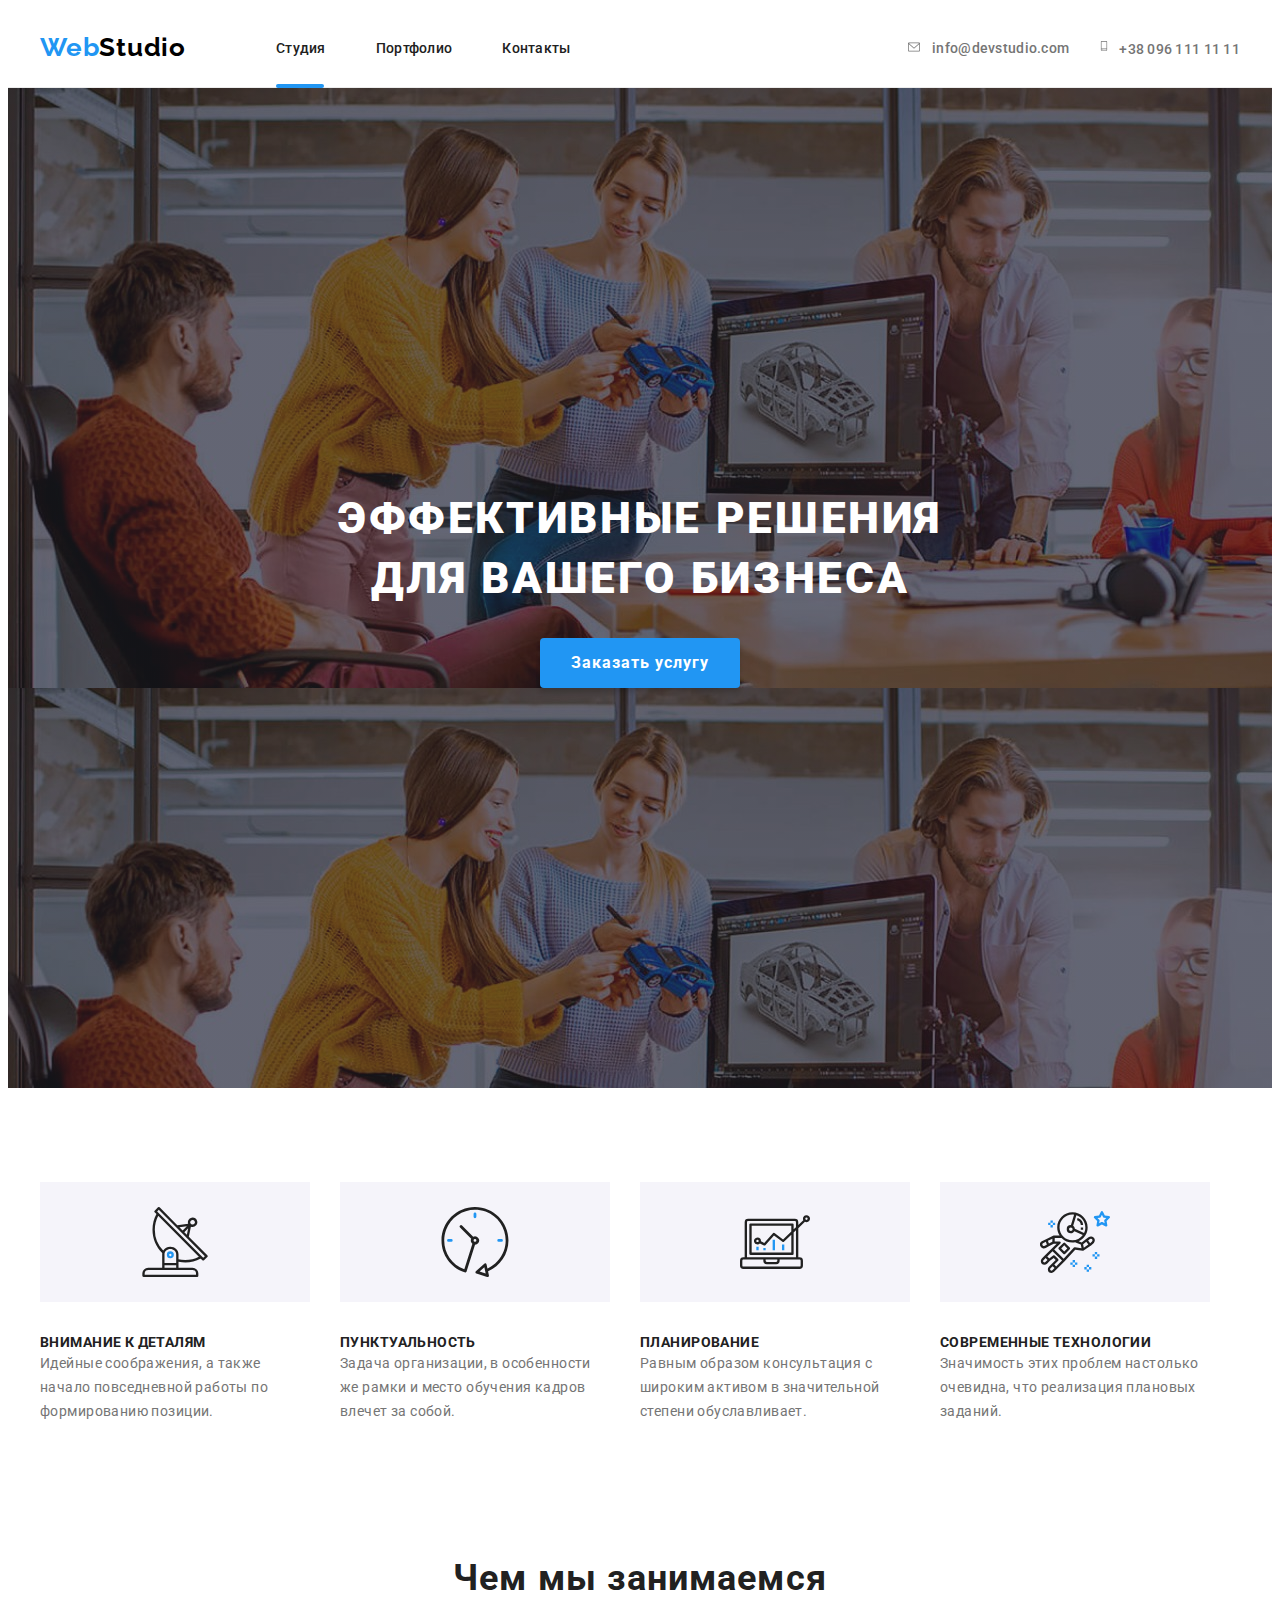
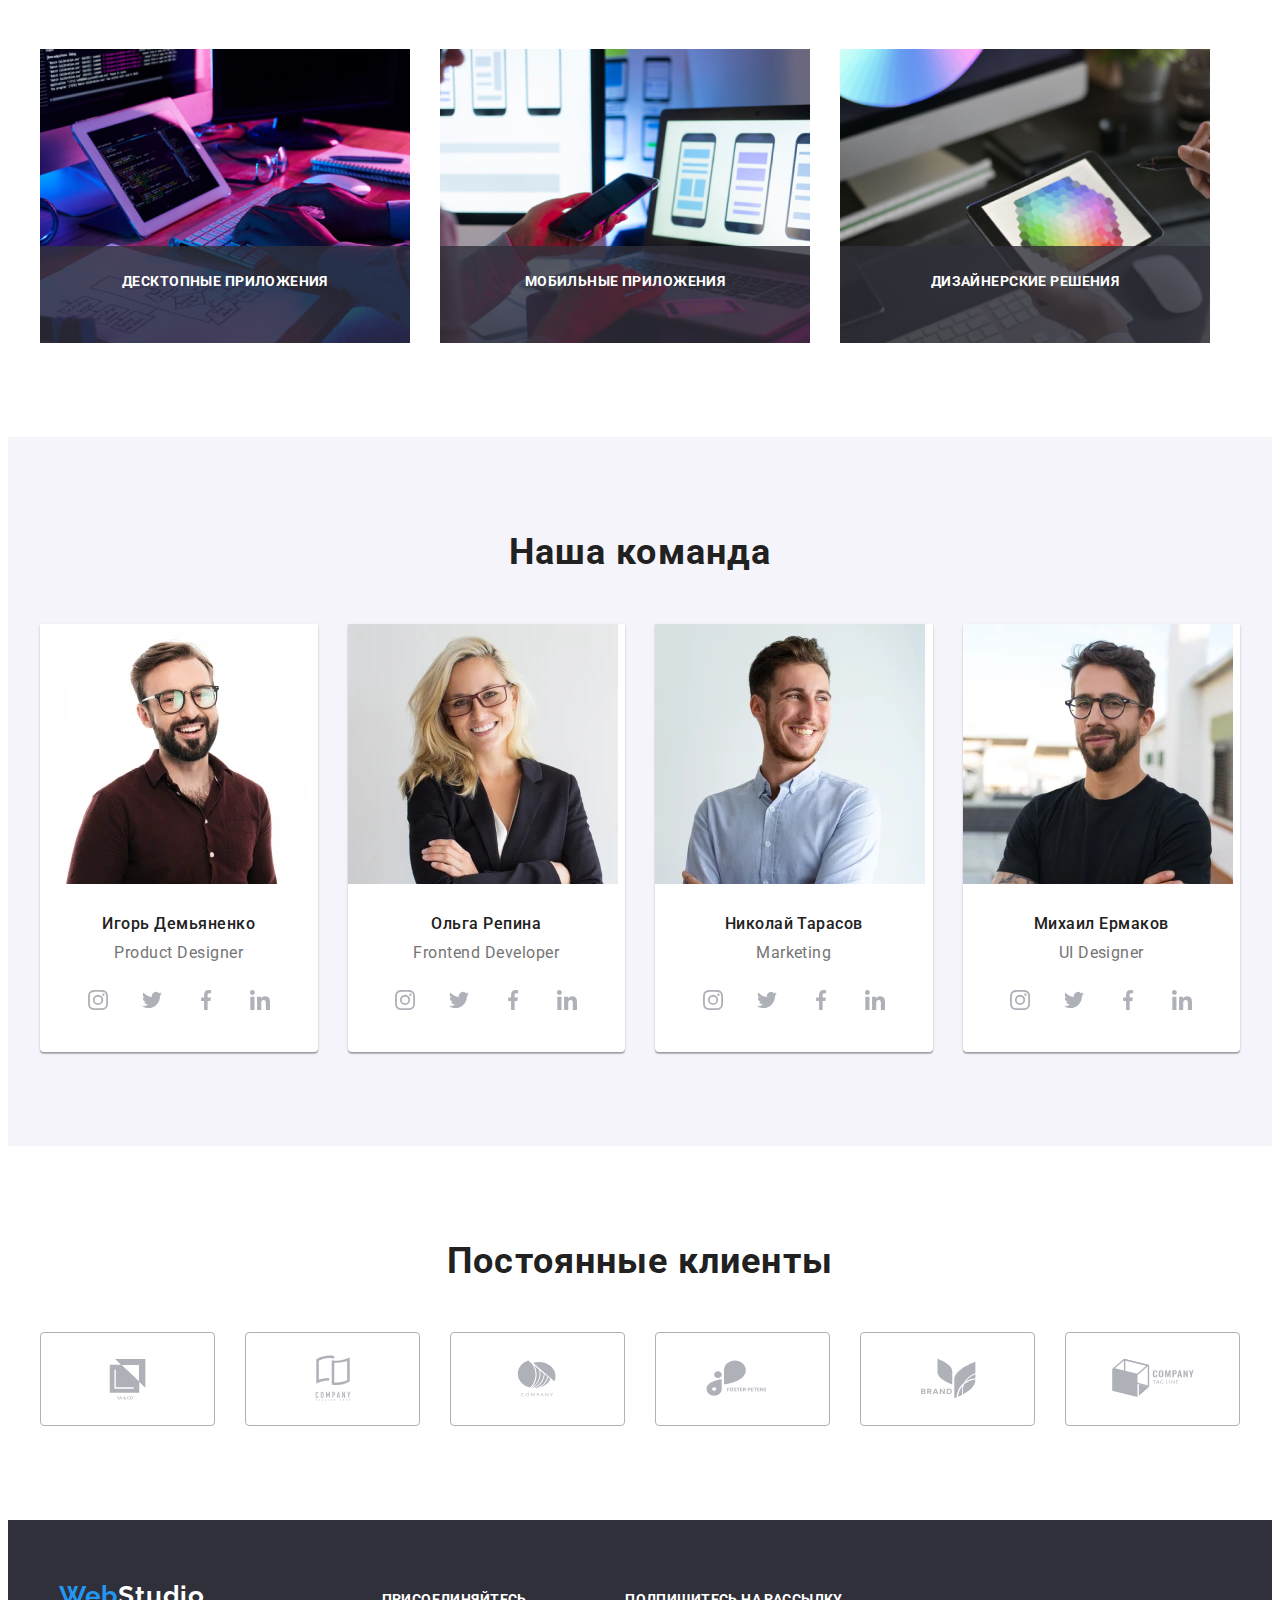
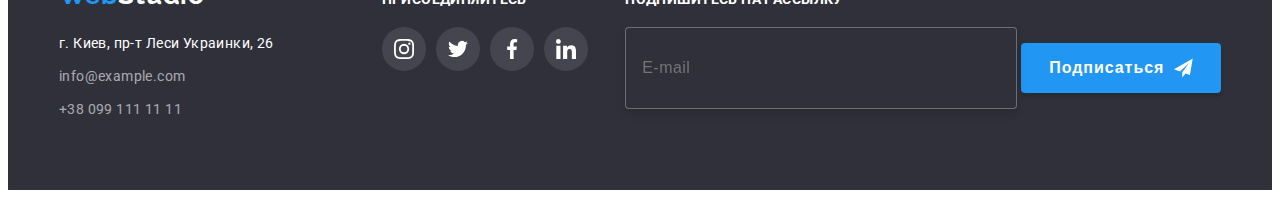
==== commit 0f3784ea: "end" ====
--- a/index.html
+++ b/index.html
@@ -1,453 +1,862 @@
 <!DOCTYPE html>
-<html lang="en">
-
-<head>
-  <meta charset="UTF-8" />
-  <meta http-equiv="X-UA-Compatible" content="IE=edge" />
-  <meta name="viewport" content="width=device-width, initial-scale=1.0" />
-  <title>goit-markup-hw-07</title>
-  <link rel="preconnect" href="https://fonts.googleapis.com" />
-  <link rel="preconnect" href="https://fonts.gstatic.com" crossorigin />
-  <link href="https://fonts.googleapis.com/css2?family=Raleway:wght@700&family=Roboto:wght@400;500;700;900&display=swap"
-    rel="stylesheet" />
-  <link rel="stylesheet" href="https://cdnjs.cloudflare.com/ajax/libs/modern-normalize/1.1.0/modern-normalize.min.css"
-    integrity="sha512-wpPYUAdjBVSE4KJnH1VR1HeZfpl1ub8YT/NKx4PuQ5NmX2tKuGu6U/JRp5y+Y8XG2tV+wKQpNHVUX03MfMFn9Q=="
-    crossorigin="anonymous" referrerpolicy="no-referrer" />
-    <link rel="stylesheet" href="./css/main.min.css">  
+<html lang="ru">
+  <head>
+    <meta charset="UTF-8" />
+    <meta http-equiv="X-UA-Compatible" content="IE=edge" />
+    <meta name="viewport" content="width=device-width, initial-scale=1.0" />
+    <title>WebStudio</title>
+    <!-- Fonts start -->
+    <link rel="preconnect" href="https://fonts.googleapis.com" />
+    <link rel="preconnect" href="https://fonts.gstatic.com" crossorigin />
+    <link
+      href="https://fonts.googleapis.com/css2?family=Raleway:wght@700&family=Roboto:wght@400;500;700;900&display=swap"
+      rel="stylesheet"
+    />
+    <!-- Fonts end -->
+    <!-- Normalize start -->
+    <link
+      rel="stylesheet"
+      href="https://cdnjs.cloudflare.com/ajax/libs/modern-normalize/1.1.0/modern-normalize.min.css"
+      integrity="sha512-wpPYUAdjBVSE4KJnH1VR1HeZfpl1ub8YT/NKx4PuQ5NmX2tKuGu6U/JRp5y+Y8XG2tV+wKQpNHVUX03MfMFn9Q=="
+      crossorigin="anonymous"
+      referrerpolicy="no-referrer"
+    />
+    <!-- Normalize end -->
+    <link rel="stylesheet" href="./css/main.min.css" />
     <!-- <link rel="stylesheet" href="./css/styles.css" /> -->
-      
-</head>
-
-<body class="page">
-  <!-- Header section -->
-  <header class="header__border">
-    <div class="container header__container">
-      <nav class="nav, link">
-        <a class="header__logo link" href="" lang="en">Web<span class="logo-accent">Studio</span></a>
-        <ul class="nav__list list">
-          <li><a class="nav__item nav__item--studio" href="">Студія</a></li>
-          <li><a class="nav__item link" href="./portfolio.html">Портфоліо</a></li>
-          <li><a class="nav__item link nav__item--contacts" href="index.html">Контакти</a></li>
-        </ul>
-      </nav>
-
-      <ul class="header__contacts list">
-        <li>
-          <a class="header__link link " href="mailto:info@devstudio.com"><svg class="header__icons"
-              width="16px" height="12px">
-              <use href="./images/icons/icons2.svg#mailhover">
-            </svg>info@devstudio.com</a>
-        </li>
-        <li><a class="header__tel link" href="tel:+380961111111"><svg class="header__icons"
-              width="10px" height="16px">
-              <use href="./images/icons/icons2.svg#vector">
-            </svg>+38 096 111 11 11</a></li>
-      </ul>
-    </div>
-  </header>
-
-  <!-- Main -->
-  <main>
-    <!-- Hero -->
-
-    <section class="hero overlay">
-      <div class="container">
-        <h1 class="hero__text">
-          Ефективні рішення для<br>вашого бізнесу
-        </h1>
-        <button type="button" data-modal-open class="btn hero__btn">Замовити послугу</button>
-      </div>
-    </section>
-    
-    <!--  Наши преимущества advantage -->
-
-    <section class="advantage">
-      <!-- <h2>Наши преимущества</h2> -->
-      <div class="container">
-        <ul class="advantage__list list">
-          <li>
-            <div class="advantage__icon"><svg width="70px" height="70px">
-                <use href="./images/icons/icons2.svg#antenna"></use>
-              </svg></div>            
-              <h3 class="advantage__title">УВАГА ДО ДЕТАЛЕЙ</h3>
-              <p class="advantage__text">
-                Ідейні міркування, і навіть початок
-                 повсякденної роботи з формування
-                  позиції. 
-              </p>            
-          </li>
-          <li>
-            <div class="advantage__icon"><svg width="70px" height="70px">
-                <use href="./images/icons/icons2.svg#clock"></use>
-              </svg></div>
-              <h3 class="advantage__title">ПУНКТУАЛЬНІСТЬ</h3>
-              <p class="advantage__text">
-                Завдання організації, особливо рамки і
-                 місце навчання кадрів тягне у себе.
-              </p>            
-          </li>
-          <li>
-            <div class="advantage__icon"><svg width="70px" height="70px">
-                <use href="./images/icons/icons2.svg#diagram"></use>
-              </svg></div>            
-              <h3 class="advantage__title">ПЛАНУВАННЯ</h3>
-              <p class="advantage__text">
-                Так само консультація з широким активом значною мірою зумовлює.
-              </p>            
-          </li>
-          <div>
-            <div class="advantage__icon"><svg width="70px" height="70px">
-                <use href="./images/icons/icons2.svg#astronaut"></use>
-              </svg>
-            </div>            
-            <h3 class="advantage__title">СУЧАСНІ ТЕХНОЛОГІЇ</h3>
-            <p class="advantage__text">
-              Значимість цих проблем настільки очевидна, що реалізація планових завдань.
-            </p>          
+  </head>
+  <body>
+    <!-- Header section -->
+    <header class="header">
+      <div class="container header__container">
+        <a class="logo header__logo link" href="/" lang="en"
+          >Web<span class="logo logo--mode-black">Studio</span></a
+        >
+        <button class="menu-btn" type="button" data-menu-open>
+          <svg class="menu-btn__mob-icon" width="40" height="40">
+            <use href="./images/icons/symbol-defs.svg#hd-mob-menu"></use>
+          </svg>
+        </button>
+        <nav class="nav">
+          <ul class="nav__list list">
+            <li class="nav__item">
+              <a class="nav__link nav__link--current link" href="">Студия</a>
+            </li>
+            <li class="nav__item">
+              <a class="nav__link link" href="./portfolio.html">Портфолио</a>
+            </li>
+            <li class="nav__item">
+              <a class="nav__link link" href="">Контакты</a>
+            </li>
+          </ul>
+        </nav>
+        <ul class="header__list list">
+          <li class="header__item">
+            <a class="header__mail link" href="mailto:info@devstudio.com"
+              ><svg class="header__icon-ml" width="16" height="12">
+                <use href="./images/icons/symbol-defs.svg#hd-envelope"></use></svg
+              >info@devstudio.com</a
+            >
+          </li>
+          <li class="header__item">
+            <a class="header__phone link" href="tel:+380961111111"
+              ><svg class="header__icon-smph" width="10" height="16">
+                <use href="./images/icons/symbol-defs.svg#hd-smartphone"></use></svg
+              >+38 096 111 11 11</a
+            >
           </li>
         </ul>
       </div>
-    </section>
-
-    <!-- Чем мы занимаемся benefits -->
-
-    <section class="benefits">
-      <div class="container">
-        <h2 class="benefits__text">Чим ми займаємося</h2>
-        <ul class="benefits__list list">
-          <li>
-            <div class="benefits__foto">
-              <img src="./images/studio/img1.jpg" alt="Верстка" width="370" />
-              <div class="benefits__action">
-                <p class="benefits__text--action">
-                  Десктопні додатки
-                </p>
-              </div>
-            </div>
-          </li>
-          <li>
-            <div class="benefits__foto">
-              <img src="./images/studio/img2.jpg" alt="Наше качество" width="370" />
-              <div class="benefits__action">
-                <p class="benefits__text--action">
-                  Мобільні додатки
-                </p>
-              </div>
-            </div>
-          </li>
-          <li>
-            <div class="benefits__foto">
-              <img src="./images/studio/img3.jpg" alt="Палитра" width="370" />
-              <div class="benefits__action">
-                <p class="benefits__text--action">
-                  Дизайнерські рішення
-                </p>
-              </div>
-            </div>
+    </header>
+    <!-- Main section-->
+    <main>
+      <!-- Hero section-->
+      <section class="hero">
+        <div class="container">
+          <h1 class="main-title hero__main-title">
+            Эффективные решения <br />
+            для вашего бизнеса
+          </h1>
+          <button class="btn hero__btn" type="button" data-modal-open>Заказать услугу</button>
+        </div>
+      </section>
+      <!-- Features section-->
+      <section class="features">
+        <div class="container">
+          <!-- Логический подзаголовок СКРЫТ-->
+          <h2 class="visually-hidden">Особенности</h2>
+          <ul class="features-list features__features-list list">
+            <li class="features-list__item">
+              <div class="thumb features-list__thumb">
+                <svg class="features-icon features__features-icon" width="70" height="70">
+                  <use href="./images/icons/symbol-defs.svg#ft-antenna"></use>
+                </svg>
+              </div>
+              <h3 class="section-subtitle features-list__section-subtitle">Внимание к деталям</h3>
+              <p class="features__descript">
+                Идейные соображения, а также начало повседневной работы по формированию позиции.
+              </p>
+            </li>
+            <li class="features-list__item">
+              <div class="thumb features-list__thumb">
+                <svg class="features-icon features__features-icon" width="70" height="70">
+                  <use href="./images/icons/symbol-defs.svg#ft-clock"></use>
+                </svg>
+              </div>
+              <h3 class="section-subtitle features-list__section-subtitle">Пунктуальность</h3>
+              <p class="features__descript">
+                Задача организации, в особенности же рамки и место обучения кадров влечет за собой.
+              </p>
+            </li>
+            <li class="features-list__item">
+              <div class="thumb features-list__thumb">
+                <svg class="features-icon features__features-icon" width="70" height="70">
+                  <use href="./images/icons/symbol-defs.svg#ft-diagram"></use>
+                </svg>
+              </div>
+              <h3 class="section-subtitle features-list__section-subtitle">Планирование</h3>
+              <p class="features__descript">
+                Равным образом консультация с широким активом в значительной степени обуславливает.
+              </p>
+            </li>
+            <li class="features-list__item">
+              <div class="thumb features-list__thumb">
+                <svg class="features-icon features__features-icon" width="70" height="70">
+                  <use href="./images/icons/symbol-defs.svg#ft-astronaut"></use>
+                </svg>
+              </div>
+              <h3 class="section-subtitle features-list__section-subtitle">
+                Современные технологии
+              </h3>
+              <p class="features__descript">
+                Значимость этих проблем настолько очевидна, что реализация плановых заданий.
+              </p>
+            </li>
+          </ul>
+        </div>
+      </section>
+      <!-- Affairs sektion-->
+      <section class="affairs">
+        <div class="container">
+          <h2 class="section-title affairs__section-title">Чем мы занимаемся</h2>
+          <ul class="affairs-list list">
+            <li class="affairs-list__item">
+              <div class="img-thumb affairs-list__img-thumb">
+                <img
+                  class="affairs__img"
+                  src="./images/affairs/box-1.jpg"
+                  alt="Разработка алгоритмов"
+                  width="370"
+                  height="290"
+                />
+                <p class="affairs-list__text">Десктопные приложения</p>
+              </div>
+            </li>
+            <li class="affairs-list__item">
+              <div class="img-thumb affairs-list__img-thumb">
+                <img
+                  class="affairs__img"
+                  src="./images/affairs/box-2.jpg"
+                  alt="Разработка алгоритмов"
+                  width="370"
+                  height="290"
+                />
+                <p class="affairs-list__text">Мобильные приложения</p>
+              </div>
+            </li>
+            <li class="affairs-list__item">
+              <div class="img-thumb affairs-list__img-thumb">
+                <img
+                  class="affairs__img"
+                  src="./images/affairs/box-3.jpg"
+                  alt="Разработка алгоритмов"
+                  width="370"
+                  height="290"
+                />
+                <p class="affairs-list__text">Дизайнерские решения</p>
+              </div>
+            </li>
+          </ul>
+        </div>
+      </section>
+      <!-- Team section-->
+      <section class="team">
+        <div class="container">
+          <h2 class="section-title team__section-title">Наша команда</h2>
+          <ul class="team-list team__team-list list">
+            <li class="team-list__item">
+              <picture>
+                <!-- Desktop -->
+                <source
+                  media="(min-width: 1200px)"
+                  srcset="./images/team/img-1_lg@1x.webp 1x, ./images/team/img-1_lg@2x.webp 2x"
+                  type="image/webp"
+                />
+                <source
+                  media="(min-width: 1200px)"
+                  srcset="./images/team/img-1_lg@1x.jpg 1x, ./images/team/img-1_lg@2x.jpg 2x"
+                  type="image/jpg"
+                />
+                <!-- Tablet -->
+                <source
+                  media="(min-width: 768px)"
+                  srcset="./images/team/img-1_md@1x.webp 1x, ./images/team/img-1_md@2x.webp 2x"
+                  type="image/webp"
+                />
+                <source
+                  media="(min-width: 768px)"
+                  srcset="./images/team/img-1_md@1x.jpg 1x, ./images/team/img-1_md@2x.jpg 2x"
+                  type="image/jpg"
+                />
+                <!-- Mobile -->
+                <source
+                  media="(max-width: 767px)"
+                  srcset="./images/team/img-1_sm@1x.webp 1x, ./images/team/img-1_sm@2x.webp 2x"
+                  type="image/webp"
+                />
+                <source
+                  media="(max-width: 767px)"
+                  srcset="./images/team/img-1_sm@1x.jpg 1x, ./images/team/img-1_sm@2x.jpg 2x"
+                  type="image/jpg"
+                />
+                <!-- fallback -->
+                <img class="team-list__img" src="./images/team/img-1_sm@1x.jpg" alt="" />
+              </picture>
+              <div class="team-wrap">
+                <h3 class="team-list-name team-wrap__team-list-name">Игорь Демьяненко</h3>
+                <p class="team-list__descript" lang="en">Product Designer</p>
+                <ul class="social-links team-wrap__social-links list">
+                  <li class="social-links__item">
+                    <a
+                      class="social-links__link link"
+                      href=""
+                      target="_blank"
+                      rel="noopener no-referrer"
+                      aria-label="instagram"
+                      ><svg class="social-links__icon" width="20" height="20">
+                        <use href="./images/icons/symbol-defs.svg#tm-instagram"></use></svg
+                    ></a>
+                  </li>
+                  <li class="social-links__item">
+                    <a
+                      class="social-links__link link"
+                      href=""
+                      target="_blank"
+                      rel="noopener no-referrer"
+                      aria-label="twitter"
+                      ><svg class="social-links__icon" width="20" height="20">
+                        <use href="./images/icons/symbol-defs.svg#tm-twitter"></use></svg
+                    ></a>
+                  </li>
+                  <li class="social-links__item">
+                    <a
+                      class="social-links__link link"
+                      href=""
+                      target="_blank"
+                      rel="noopener no-referrer"
+                      aria-label="facebook"
+                      ><svg class="social-links__icon" width="20" height="20">
+                        <use href="./images/icons/symbol-defs.svg#tm-facebook"></use></svg
+                    ></a>
+                  </li>
+                  <li class="social-links__item">
+                    <a
+                      class="social-links__link link"
+                      href=""
+                      target="_blank"
+                      rel="noopener no-referrer"
+                      aria-label="linkedin"
+                      ><svg class="social-links__icon" width="20" height="20">
+                        <use href="./images/icons/symbol-defs.svg#tm-linkedin"></use></svg
+                    ></a>
+                  </li>
+                </ul>
+              </div>
+            </li>
+            <li class="team-list__item">
+              <picture>
+                <!-- Desktop -->
+                <source
+                  media="(min-width: 1200px)"
+                  srcset="./images/team/img-2_lg@1x.webp 1x, ./images/team/img-2_lg@2x.webp 2x"
+                  type="image/webp"
+                />
+                <source
+                  media="(min-width: 1200px)"
+                  srcset="./images/team/img-2_lg@1x.jpg 1x, ./images/team/img-2_lg@2x.jpg 2x"
+                  type="image/jpg"
+                />
+                <!-- Tablet -->
+                <source
+                  media="(min-width: 768px)"
+                  srcset="./images/team/img-2_md@1x.webp 1x, ./images/team/img-2_md@2x.webp 2x"
+                  type="image/webp"
+                />
+                <source
+                  media="(min-width: 768px)"
+                  srcset="./images/team/img-2_md@1x.jpg 1x, ./images/team/img-2_md@2x.jpg 2x"
+                  type="image/jpg"
+                />
+                <!-- Mobile -->
+                <source
+                  media="(max-width: 767px)"
+                  srcset="./images/team/img-2_sm@1x.webp 1x, ./images/team/img-2_sm@2x.webp 2x"
+                  type="image/webp"
+                />
+                <source
+                  media="(max-width: 767px)"
+                  srcset="./images/team/img-2_sm@1x.jpg 1x, ./images/team/img-2_sm@2x.jpg 2x"
+                  type="image/jpg"
+                />
+                <!-- fallback -->
+                <img class="team-list__img" src="./images/team/img-2_sm@1x.jpg" alt="" />
+              </picture>
+              <div class="team-wrap">
+                <h3 class="team-list-name team-wrap__team-list-name">Ольга Репина</h3>
+                <p class="team-list__descript" lang="en">Frontend Developer</p>
+                <ul class="social-links team-wrap__social-links list">
+                  <li class="social-links__item">
+                    <a
+                      class="social-links__link link"
+                      href=""
+                      target="_blank"
+                      rel="noopener no-referrer"
+                      aria-label="instagram"
+                      ><svg class="social-links__icon" width="20" height="20">
+                        <use href="./images/icons/symbol-defs.svg#tm-instagram"></use></svg
+                    ></a>
+                  </li>
+                  <li class="social-links__item">
+                    <a
+                      class="social-links__link link"
+                      href=""
+                      target="_blank"
+                      rel="noopener no-referrer"
+                      aria-label="twitter"
+                      ><svg class="social-links__icon" width="20" height="20">
+                        <use href="./images/icons/symbol-defs.svg#tm-twitter"></use></svg
+                    ></a>
+                  </li>
+                  <li class="social-links__item">
+                    <a
+                      class="social-links__link link"
+                      href=""
+                      target="_blank"
+                      rel="noopener no-referrer"
+                      aria-label="facebook"
+                      ><svg class="social-links__icon" width="20" height="20">
+                        <use href="./images/icons/symbol-defs.svg#tm-facebook"></use></svg
+                    ></a>
+                  </li>
+                  <li class="social-links__item">
+                    <a
+                      class="social-links__link link"
+                      href=""
+                      target="_blank"
+                      rel="noopener no-referrer"
+                      aria-label="linkedin"
+                      ><svg class="social-links__icon" width="20" height="20">
+                        <use href="./images/icons/symbol-defs.svg#tm-linkedin"></use></svg
+                    ></a>
+                  </li>
+                </ul>
+              </div>
+            </li>
+            <li class="team-list__item">
+              <picture>
+                <!-- Desktop -->
+                <source
+                  media="(min-width: 1200px)"
+                  srcset="./images/team/img-3_lg@1x.webp 1x, ./images/team/img-3_lg@2x.webp 2x"
+                  type="image/webp"
+                />
+                <source
+                  media="(min-width: 1200px)"
+                  srcset="./images/team/img-3_lg@1x.jpg 1x, ./images/team/img-3_lg@2x.jpg 2x"
+                  type="image/jpg"
+                />
+                <!-- Tablet -->
+                <source
+                  media="(min-width: 768px)"
+                  srcset="./images/team/img-3_md@1x.webp 1x, ./images/team/img-3_md@2x.webp 2x"
+                  type="image/webp"
+                />
+                <source
+                  media="(min-width: 768px)"
+                  srcset="./images/team/img-3_md@1x.jpg 1x, ./images/team/img-3_md@2x.jpg 2x"
+                  type="image/jpg"
+                />
+                <!-- Mobile -->
+                <source
+                  media="(max-width: 767px)"
+                  srcset="./images/team/img-3_sm@1x.webp 1x, ./images/team/img-3_sm@2x.webp 2x"
+                  type="image/webp"
+                />
+                <source
+                  media="(max-width: 767px)"
+                  srcset="./images/team/img-3_sm@1x.jpg 1x, ./images/team/img-3_sm@2x.jpg 2x"
+                  type="image/jpg"
+                />
+                <!-- fallback -->
+                <img class="team-list__img" src="./images/team/img-3_sm@1x.jpg" alt="" />
+              </picture>
+              <div class="team-wrap">
+                <h3 class="team-list-name team-wrap__team-list-name">Николай Тарасов</h3>
+                <p class="team-list__descript" lang="en">Marketing</p>
+                <ul class="social-links team-wrap__social-links list">
+                  <li class="social-links__item">
+                    <a
+                      class="social-links__link link"
+                      href=""
+                      target="_blank"
+                      rel="noopener no-referrer"
+                      aria-label="instagram"
+                      ><svg class="social-links__icon" width="20" height="20">
+                        <use href="./images/icons/symbol-defs.svg#tm-instagram"></use></svg
+                    ></a>
+                  </li>
+                  <li class="social-links__item">
+                    <a
+                      class="social-links__link link"
+                      href=""
+                      target="_blank"
+                      rel="noopener no-referrer"
+                      aria-label="twitter"
+                      ><svg class="social-links__icon" width="20" height="20">
+                        <use href="./images/icons/symbol-defs.svg#tm-twitter"></use></svg
+                    ></a>
+                  </li>
+                  <li class="social-links__item">
+                    <a
+                      class="social-links__link link"
+                      href=""
+                      target="_blank"
+                      rel="noopener no-referrer"
+                      aria-label="facebook"
+                      ><svg class="social-links__icon" width="20" height="20">
+                        <use href="./images/icons/symbol-defs.svg#tm-facebook"></use></svg
+                    ></a>
+                  </li>
+                  <li class="social-links__item">
+                    <a
+                      class="social-links__link link"
+                      href=""
+                      target="_blank"
+                      rel="noopener no-referrer"
+                      aria-label="linkedin"
+                      ><svg class="social-links__icon" width="20" height="20">
+                        <use href="./images/icons/symbol-defs.svg#tm-linkedin"></use></svg
+                    ></a>
+                  </li>
+                </ul>
+              </div>
+            </li>
+            <li class="team-list__item">
+              <picture>
+                <!-- Desktop -->
+                <source
+                  media="(min-width: 1200px)"
+                  srcset="./images/team/img-4_lg@1x.webp 1x, ./images/team/img-4_lg@2x.webp 2x"
+                  type="image/webp"
+                />
+                <source
+                  media="(min-width: 1200px)"
+                  srcset="./images/team/img-4_lg@1x.jpg 1x, ./images/team/img-4_lg@2x.jpg 2x"
+                  type="image/jpg"
+                />
+                <!-- Tablet -->
+                <source
+                  media="(min-width: 768px)"
+                  srcset="./images/team/img-4_md@1x.webp 1x, ./images/team/img-4_md@2x.webp 2x"
+                  type="image/webp"
+                />
+                <source
+                  media="(min-width: 768px)"
+                  srcset="./images/team/img-4_md@1x.jpg 1x, ./images/team/img-4_md@2x.jpg 2x"
+                  type="image/jpg"
+                />
+                <!-- Mobile -->
+                <source
+                  media="(max-width: 767px)"
+                  srcset="./images/team/img-4_sm@1x.webp 1x, ./images/team/img-4_sm@2x.webp 2x"
+                  type="image/webp"
+                />
+                <source
+                  media="(max-width: 767px)"
+                  srcset="./images/team/img-4_sm@1x.jpg 1x, ./images/team/img-4_sm@2x.jpg 2x"
+                  type="image/jpg"
+                />
+                <!-- fallback -->
+                <img class="team-list__img" src="./images/team/img-4_sm@1x.jpg" alt="" />
+              </picture>
+              <div class="team-wrap">
+                <h3 class="team-list-name team-wrap__team-list-name">Михаил Ермаков</h3>
+                <p class="team-list__descript" lang="en">UI Designer</p>
+                <ul class="social-links team-wrap__social-links list">
+                  <li class="social-links__item">
+                    <a
+                      class="social-links__link link"
+                      href=""
+                      target="_blank"
+                      rel="noopener no-referrer"
+                      aria-label="instagram"
+                      ><svg class="social-links__icon" width="20" height="20">
+                        <use href="./images/icons/symbol-defs.svg#tm-instagram"></use></svg
+                    ></a>
+                  </li>
+                  <li class="social-links__item">
+                    <a
+                      class="social-links__link link"
+                      href=""
+                      target="_blank"
+                      rel="noopener no-referrer"
+                      aria-label="twitter"
+                      ><svg class="social-links__icon" width="20" height="20">
+                        <use href="./images/icons/symbol-defs.svg#tm-twitter"></use></svg
+                    ></a>
+                  </li>
+                  <li class="social-links__item">
+                    <a
+                      class="social-links__link link"
+                      href=""
+                      target="_blank"
+                      rel="noopener no-referrer"
+                      aria-label="facebook"
+                      ><svg class="social-links__icon" width="20" height="20">
+                        <use href="./images/icons/symbol-defs.svg#tm-facebook"></use></svg
+                    ></a>
+                  </li>
+                  <li class="social-links__item">
+                    <a
+                      class="social-links__link link"
+                      href=""
+                      target="_blank"
+                      rel="noopener no-referrer"
+                      aria-label="linkedin"
+                      ><svg class="social-links__icon" width="20" height="20">
+                        <use href="./images/icons/symbol-defs.svg#tm-linkedin"></use></svg
+                    ></a>
+                  </li>
+                </ul>
+              </div>
+            </li>
+          </ul>
+        </div>
+      </section>
+      <!-- Clients sektion-->
+      <section class="clients">
+        <div class="container">
+          <h2 class="section-title clients__section-title">Постоянные клиенты</h2>
+          <ul class="clients-list clients__clients-list list">
+            <li class="clients-list__item">
+              <a
+                class="client-link clients-list__client-link"
+                href="#"
+                target="_blank"
+                rel="noopener norefferer"
+                aria-label="logo-a"
+              >
+                <svg class="clients__icon">
+                  <use href="./images/icons/symbol-defs.svg#cl-logo-a"></use></svg
+              ></a>
+            </li>
+            <li class="clients-list__item">
+              <a
+                class="client-link clients-list__client-link"
+                href="#"
+                target="_blank"
+                rel="noopener norefferer"
+                aria-label="logo-b"
+              >
+                <svg class="clients__icon">
+                  <use href="./images/icons/symbol-defs.svg#cl-logo-b"></use></svg
+              ></a>
+            </li>
+            <li class="clients-list__item">
+              <a
+                class="client-link clients-list__client-link"
+                href="#"
+                target="_blank"
+                rel="noopener norefferer"
+                aria-label="logo-c"
+              >
+                <svg class="clients__icon">
+                  <use href="./images/icons/symbol-defs.svg#cl-logo-c"></use></svg
+              ></a>
+            </li>
+            <li class="clients-list__item">
+              <a
+                class="client-link clients-list__client-link"
+                href="#"
+                target="_blank"
+                rel="noopener norefferer"
+                aria-label="logo-d"
+              >
+                <svg class="clients__icon">
+                  <use href="./images/icons/symbol-defs.svg#cl-logo-d"></use></svg
+              ></a>
+            </li>
+            <li class="clients-list__item">
+              <a
+                class="client-link clients-list__client-link"
+                href="#"
+                target="_blank"
+                rel="noopener norefferer"
+                aria-label="logo-e"
+              >
+                <svg class="clients__icon">
+                  <use href="./images/icons/symbol-defs.svg#cl-logo-e"></use></svg
+              ></a>
+            </li>
+            <li class="clients-list__item">
+              <a
+                class="client-link clients-list__client-link"
+                href="#"
+                target="_blank"
+                rel="noopener norefferer"
+                aria-label="logo-f"
+              >
+                <svg class="clients__icon">
+                  <use href="./images/icons/symbol-defs.svg#cl-logo-f"></use></svg
+              ></a>
+            </li>
+          </ul>
+        </div>
+      </section>
+    </main>
+    <!-- Footer section -->
+    <footer class="footer">
+      <div class="container footer__container">
+        <!-- footer Logo addres -->
+        <div class="logo-address footer__logo-address">
+          <a class="logo link footer__logo" href="/" lang="en"
+            >Web<span class="logo logo--mode-white">Studio</span></a
+          >
+          <address class="address footer__address">
+            <ul class="address__list list">
+              <li class="address__item">
+                <a href="" class="address-text address__address-text link"
+                  >г. Киев, пр-т Леси Украинки, 26</a
+                >
+              </li>
+              <li class="address__item">
+                <a class="address-mail address__address-mail link" href="mailto:info@example.com"
+                  >info@example.com</a
+                >
+              </li>
+              <li class="address__item">
+                <a class="address-phone address__address-phone link" href="tel:+380991111111"
+                  >+38 099 111 11 11</a
+                >
+              </li>
+            </ul>
+          </address>
+        </div>
+        <!-- footer social -->
+        <div class="social">
+          <h4 class="section-subtitle footer__section-subtitle">присоединяйтесь</h4>
+          <ul class="social-list footer__social-list list">
+            <li class="social-list__item">
+              <a
+                class="social-link footer__social-link link"
+                href=""
+                target="_blank"
+                rel="noopener no-referrer"
+                aria-label="instagram"
+                ><svg class="social-list__icon social-list__icon--light" width="20" height="20">
+                  <use href="./images/icons/symbol-defs.svg#ftr-instagram"></use></svg
+              ></a>
+            </li>
+            <li class="social-list__item">
+              <a
+                class="social-link footer__social-link link"
+                href=""
+                target="_blank"
+                rel="noopener no-referrer"
+                aria-label="twitter"
+                ><svg class="social-list__icon social-list__icon--light" width="20" height="20">
+                  <use href="./images/icons/symbol-defs.svg#ftr-twitter"></use></svg
+              ></a>
+            </li>
+            <li class="social-list__item">
+              <a
+                class="social-link footer__social-link link"
+                href=""
+                target="_blank"
+                rel="noopener no-referrer"
+                aria-label="facebook"
+                ><svg class="social-list__icon social-list__icon--light" width="20" height="20">
+                  <use href="./images/icons/symbol-defs.svg#ftr-facebook"></use></svg
+              ></a>
+            </li>
+            <li class="social-list__item">
+              <a
+                class="social-link footer__social-link link"
+                href=""
+                target="_blank"
+                rel="noopener no-referrer"
+                aria-label="linkedin"
+                ><svg class="social-list__icon social-list__icon--light" width="20" height="20">
+                  <use href="./images/icons/symbol-defs.svg#ftr-linkedin"></use></svg
+              ></a>
+            </li>
+          </ul>
+        </div>
+        <!-- footer mailing -->
+        <div class="mailing footer__mailing">
+          <h4 class="section-subtitle footer__section-subtitle">Подпишитесь на рассылку</h4>
+          <form class="mailing-form">
+            <input class="mailing-form__mail" type="text" name="E-mail" placeholder="E-mail" />
+            <button class="mail-btn mailing-form__mail-btn" type="submit">
+              Подписаться
+              <svg width="24" height="24">
+                <use href="./images/icons/symbol-defs.svg#ftr-send"></use>
+              </svg>
+            </button>
+          </form>
+        </div>
+      </div>
+    </footer>
+    <!-- Modal window -->
+    <div class="backdrop is-hidden" data-modal>
+      <div class="modal hero__modal">
+        <button class="modal-btn modal__modal-btn" data-modal-close>
+          <svg class="modal-btn__icon" width="30" height="30">
+            <use href="./images/icons/symbol-defs.svg#md-close"></use>
+          </svg>
+        </button>
+        <!-- Modal window form-->
+        <form class="authentication">
+          <strong class="authentication-title authentication__authentication-title"
+            >Оставьте свои данные, мы вам перезвоним</strong
+          >
+          <div class="authentication-group authentication__authentication-group" role="group">
+            <label class="authentication-wrap authentication__authentication-wrap">
+              <span class="authentication-subtitle authentication-wrap__authetication-subtitle"
+                >Имя</span
+              >
+              <input class="authentication__input" type="text" />
+              <svg
+                class="authentication-icon authentication__authentication-icon"
+                width="20"
+                height="20"
+              >
+                <use href="./images/icons/symbol-defs.svg#md-person"></use>
+              </svg>
+            </label>
+            <label class="authentication-wrap authentication__authentication-wrap">
+              <span class="authentication-subtitle authentication-wrap__authetication-subtitle"
+                >Телефон</span
+              >
+              <input class="authentication__input" type="text" />
+              <svg
+                class="authentication-icon authentication__authentication-icon"
+                width="20"
+                height="20"
+              >
+                <use href="./images/icons/symbol-defs.svg#md-phone"></use>
+              </svg>
+            </label>
+            <label class="authentication-wrap authentication__authentication-wrap">
+              <span class="authentication-subtitle authentication-wrap__authetication-subtitle"
+                >Почта</span
+              >
+              <input class="authentication__input" type="email" />
+              <svg
+                class="authentication-icon authentication__authentication-icon"
+                width="20"
+                height="20"
+              >
+                <use href="./images/icons/symbol-defs.svg#md-email"></use>
+              </svg>
+            </label>
+            <label class="authentication-wrap authentication__authentication-wrap">
+              <span class="authentication-subtitle authentication-wrap__authetication-subtitle"
+                >Комментарий</span
+              >
+              <textarea
+                class="authentication__message"
+                name="comment"
+                rows="5"
+                placeholder="Введите текст"
+              ></textarea>
+            </label>
+          </div>
+          <label class="checkbox-agreement authentication__checkbox-agreement">
+            <input
+              class="checkbox-agreement__checkbox visually-hidden"
+              type="checkbox"
+              name="agreement"
+            />
+            <svg class="checkbox-agreement__icon" width="16" height="15">
+              <use
+                class="checkbox-agreement__icon checkbox-agreement__icon--uncheck"
+                href="./images/icons/symbol-defs.svg#md-uncheck"
+              ></use>
+              <use
+                class="checkbox-agreement__icon checkbox-agreement__icon--check"
+                href="./images/icons/symbol-defs.svg#md-check"
+              ></use>
+            </svg>
+            <span class="checkbox-agreement__text">
+              Соглашаюсь с рассылкой и принимаю
+              <a class="checkbox-agreement__link checkbox-agreement__link--shown" href=""
+                >Условия договора</a
+              >
+            </span>
+          </label>
+          <button class="authentication-btn authentication__authentication-btn" type="submit">
+            Отправить
+          </button>
+        </form>
+      </div>
+    </div>
+    <!-- Heder mobile menu -->
+    <div class="menu-overlay" data-menu>
+      <div class="menu">
+        <button class="menu-btn menu__menu-btn" type="button" data-menu-close>
+          <svg class="menu-btn__icon" width="40" height="40">
+            <use href="./images/icons/symbol-defs.svg#hd-menu_close"></use>
+          </svg>
+        </button>
+        <ul class="mobile-nav list">
+          <li class="mobile-nav__item">
+            <a class="mobile-nav__link mobile-nav__link--current link" href="">Студия</a>
+          </li>
+          <li class="mobile-nav__item">
+            <a class="mobile-nav__link link" href="./portfolio.html">Портфолио</a>
+          </li>
+          <li class="mobile-nav__item">
+            <a class="mobile-nav__link link" href="">Контакты</a>
+          </li>
+        </ul>
+        <ul class="mobile-list list">
+          <li class="mobile-list__item">
+            <a class="mobile-list__phone link" href="tel:+380961111111">+38 096 111 11 11</a>
+          </li>
+          <li class="mobile-list__item">
+            <a class="mobile-list__mail link" href="mailto:info@devstudio.com"
+              >info@devstudio.com</a
+            >
+          </li>
+        </ul>
+        <ul class="mobile-socials list">
+          <li class="mobile-socials-item">
+            <a href="" class="socials-link link">Instagram</a>
+          </li>
+          <li class="mobile-socials-item">
+            <a href="" class="socials-link link">Twitter</a>
+          </li>
+          <li class="mobile-socials-item">
+            <a href="" class="socials-link link">Facebook</a>
+          </li>
+          <li class="mobile-socials-item">
+            <a href="" class="socials-link link">LinkedIn</a>
           </li>
         </ul>
       </div>
-    </section>
-
-    <!-- Наша команда -->
-
-    <section class="team">
-      <div class="container">
-        <h2 class="team__title">Наша команда</h2>
-        <ul class="team__list list">
-          <li class="team__items">
-            <img src="./images/studio/img4.jpg" alt="работник1" width="270" />
-            <div class="team__name--post">
-              <h3 class="team__name">Ігор Дем'яненко</h3>
-              <p class="team__post">Product Designer</p>
-              <ul class="social__list">
-                <li><a class="social__link" href rel="noopener nooferrer" target="_blank" aria-label="instagram">
-                    <svg class="social__icon" width="20px" height="20px">
-                      <use href="./images/icons/icons2.svg#instagram"></use>
-                    </svg>
-                  </a></li>
-                <li><a class="social__link" href rel="noopener nooferrer" target="_blank" aria-label="twitter">
-                    <svg class="social__icon" width="20px" height="20px">
-                      <use href="./images/icons/icons2.svg#twitter"></use>
-                    </svg>
-                  </a></li>
-                <li><a class="social__link" href rel="noopener nooferrer" target="_blank" aria-label="facebook">
-                    <svg class="social__icon" width="20px" height="20px">
-                      <use href="./images/icons/icons2.svg#facebook"></use>
-                    </svg>
-                  </a></li>
-                <li><a class="social__link" href rel="noopener nooferrer" target="_blank" aria-label="linkedin">
-                    <svg class="social__icon" width="20px" height="20px">
-                      <use href="./images/icons/icons2.svg#linkedin"></use>
-                    </svg>
-                  </a></li>
-              </ul>
-            </div>
-          </li>
-          <li class="team__items">
-            <img src="./images/studio/img5.jpg" alt="работник2" width="270" />
-            <div class="team__name--post">
-              <h3 class="team__name">Ольга Рєпіна</h3>
-              <p class="team__post">Frontend Developer</p>
-              <ul class="social__list">
-                <li><a class="social__link" href rel="noopener nooferrer" target="_blank" aria-label="instagram">
-                    <svg class="social__icon" width="20px" height="20px">
-                      <use href="./images/icons/icons2.svg#instagram"></use>
-                    </svg>
-                  </a></li>
-                <li><a class="social__link" href rel="noopener nooferrer" target="_blank" aria-label="twitter">
-                    <svg class="social__icon" width="20px" height="20px">
-                      <use href="./images/icons/icons2.svg#twitter"></use>
-                    </svg>
-                  </a></li>
-                <li><a class="social__link" href rel="noopener nooferrer" target="_blank" aria-label="facebook">
-                    <svg class="social__icon" width="20px" height="20px">
-                      <use href="./images/icons/icons2.svg#facebook"></use>
-                    </svg>
-                  </a></li>
-                <li><a class="social__link" href rel="noopener nooferrer" target="_blank" aria-label="linkedin">
-                    <svg class="social__icon" width="20px" height="20px">
-                      <use href="./images/icons/icons2.svg#linkedin"></use>
-                    </svg>
-                  </a></li>
-              </ul>
-            </div>
-          </li>
-          <li class="team__items">
-            <img src="./images/studio/img6.jpg" alt="работник3" width="270" />
-            <div class="team__name--post">
-              <h3 class="team__name">Микола Тарасов</h3>
-              <p class="team__post">Marketing</p>
-              <ul class="social__list">
-                <li><a class="social__link" href rel="noopener nooferrer" target="_blank" aria-label="instagram">
-                    <svg class="social__icon" width="20px" height="20px">
-                      <use href="./images/icons/icons2.svg#instagram"></use>
-                    </svg>
-                  </a></li>
-                <li><a class="social__link" href rel="noopener nooferrer" target="_blank" aria-label="twitter">
-                    <svg class="social__icon" width="20px" height="20px">
-                      <use href="./images/icons/icons2.svg#twitter"></use>
-                    </svg>
-                  </a></li>
-                <li><a class="social__link" href rel="noopener nooferrer" target="_blank" aria-label="facebook">
-                    <svg class="social__icon" width="20px" height="20px">
-                      <use href="./images/icons/icons2.svg#facebook"></use>
-                    </svg>
-                  </a></li>
-                <li><a class="social__link" href rel="noopener nooferrer" target="_blank" aria-label="linkedin">
-                    <svg class="social__icon" width="20px" height="20px">
-                      <use href="./images/icons/icons2.svg#linkedin"></use>
-                    </svg>
-                  </a>
-                </li>
-              </ul>
-            </div>
-          </li>
-          <li class="team__items">
-            <img src="./images/studio/img7.jpg" alt="работник4" width="270" />
-            <div class="team__name--post">
-              <h3 class="team__name">Михайло Єрмаков</h3>
-              <p class="team__post">UI Designer</p>
-              <ul class="social__list">
-                <li><a class="social__link" href rel="noopener nooferrer" target="_blank" aria-label="instagram">
-                    <svg class="social__icon" width="20px" height="20px">
-                      <use href="./images/icons/icons2.svg#instagram"></use>
-                    </svg>
-                  </a></li>
-                <li><a class="social__link" href rel="noopener nooferrer" target="_blank" aria-label="twitter">
-                    <svg class="social__icon" width="20px" height="20px">
-                      <use href="./images/icons/icons2.svg#twitter"></use>
-                    </svg>
-                  </a></li>
-                <li><a class="social__link" href rel="noopener nooferrer" target="_blank" aria-label="facebook">
-                    <svg class="social__icon" width="20px" height="20px">
-                      <use href="./images/icons/icons2.svg#facebook"></use>
-                    </svg>
-                  </a></li>
-                <li><a class="social__link" href rel="noopener nooferrer" target="_blank" aria-label="linkedin">
-                    <svg class="social__icon" width="20px" height="20px">
-                      <use href="./images/icons/icons2.svg#linkedin"></use>
-                    </svg>
-                  </a></li>
-              </ul>
-            </div>
-          </li>
-        </ul>
-      </div>
-    </section>
-    <!-- Постоянные клиенты -->
-    <section class="clients">
-      <div class="container">
-        <h3 class="clients__title">Постійні клієнти</h3>
-        <ul class="clients__list">
-          <li>
-            <a class="clients__icon" href="" target="_blank" rel="noopener nooferrer" aria-label="YA & CO">
-              <svg width="106px" height="60px">
-                <use href="./images/icons/icons2.svg#logo1"></use>
-              </svg></a>
-          </li>
-          <li><a class="clients__icon" href="" target="_blank" rel="noopener nooferrer"
-              aria-label="Company tagline here">
-              <svg width="106px" height="60px">
-                <use href="./images/icons/icons2.svg#logo2"></use>
-              </svg></a>
-          </li>
-          <li><a class="clients__icon" href="" target="_blank" rel="noopener nooferrer"
-              aria-label="Company">
-              <svg width="106px" height="60px">
-                <use href="./images/icons/icons2.svg#logo3"></use>
-              </svg></a>
-          </li>
-          <li><a class="clients__icon" href="" target="_blank" rel="noopener nooferrer"
-              aria-label="FOSTER PETERS">
-              <svg width="106px" height="60px">
-                <use href="./images/icons/icons2.svg#logo4"></use>
-              </svg></a>
-          </li>
-          <li><a class="clients__icon" href="" target="_blank" rel="noopener nooferrer"
-              aria-label="Brand">
-              <svg width="106px" height="60px">
-                <use href="./images/icons/icons2.svg#logo5"></use>
-              </svg></a>
-          </li>
-          <li><a class="clients__icon" href="" target="_blank" rel="noopener nooferrer"
-              aria-label="Company tag line">
-              <svg width="106px" height="60px">
-                <use href="./images/icons/icons2.svg#logo6"></use>
-              </svg></a>
-          </li>
-        </ul>
-      </div>
-    </section>
-  </main>
-  <!-- Футер -->
-  <footer class="footer">
-    <div class="container">
-      <div>
-        <a class="header__logo link footer__logo" href="" lang="en">Web<span
-            class="footer__accent">Studio</span></a>
-        <address>
-          <ul class="footer__list list">
-            <li>
-              <a class="link" href="https://bit.ly/3pXMvUd" target="_blank" rel="noopener noreferrer"><samp
-                  class="footer__text">м. Київ, пр-т Лесі Українки, 26</samp>
-              </a>
-            </li>
-            <li>
-              <a class="footer__link" href="mailto:info@devstudio.com">info@example.com</a>
-            </li>
-            <li><a class="footer__tel link" href="tel:+380991111111">+38 099 111 11 11</a></li>
-          </ul>
-        </address>
-      </div>
-      <!-- Футер. приєднуйтесь -->
-      <div class="footer__join ">
-        <h3 class="footer__title">приєднуйтесь</h3>
-        <ul class="footer__social--list">
-          <li><a class="footer__social--link" href rel="noopener nooferrer" target="_blank" aria-label="instagram">
-              <svg class="footer__icon" width="20px" height="20px">
-                <use href="./images/icons/icons2.svg#instagram"></use>
-              </svg>
-            </a></li>
-          <li><a class="footer__social--link" href rel="noopener nooferrer" target="_blank" aria-label="twitter">
-              <svg class="footer__icon" width="20px" height="20px">
-                <use href="./images/icons/icons2.svg#twitter"></use>
-              </svg>
-            </a></li>
-          <li><a class="footer__social--link" href rel="noopener nooferrer" target="_blank" aria-label="facebook">
-              <svg class="footer__icon" width="20px" height="20px">
-                <use href="./images/icons/icons2.svg#facebook"></use>
-              </svg>
-            </a></li>
-          <li><a class="footer__social--link" href rel="noopener nooferrer" target="_blank" aria-label="linkedin">
-              <svg class="footer__icon" width="20px" height="20px">
-                <use href="./images/icons/icons2.svg#linkedin"></use>
-              </svg>
-            </a></li>
-      </div>
-      <!-- Підписатися -->
-      <form class="subscription">
-      <h3 class="subscription__title">Підпишіться на розсилку</h3>
-      <div class="subsubscription__group">
-      <label>
-        <input class="subscription__input" type="email" name="email" placeholder="E-mail">
-      </label>
-      <button class="subscription__btn" type="submit">Підписатися
-        <svg height="24" width="24">
-          <use href="./images/icons/icons2.svg#send"></use>
-        </svg>
-      </button>
-      </div>      
-    </form>
-      </div>
     </div>
-  </footer>
-  <!-- Модальное окно -->
- <div class="backdrop is-hidden" data-modal>
-    <div class="modal">
-      <button class="modal__btn" data-modal-close>
-        <svg class="modal__btn--icon" width="20" height="20">
-          <use href="./images/icons/icons2.svg#close"></use>
-        </svg>
-      </button>
-
-<form class="register__form">
-  <strong class="register__title">Залиште свої дані, ми вам передзвонимо</strong>
-  <div class="register__group" role="group">
-    <lable class="register__wrap">
-      <span class="register__lable">Ім'я</span>
-      <span class="register__field">
-      <input class="register__input" type="text"/>
-      <svg class="register__icon" width="18" height="18">
-        <use href="./images/icons/icons2.svg#person"></use>
-      </svg>
-      </span>
-    </lable>
-    <lable class="register__wrap">
-      <span class="register__lable">Телефон</span>
-      <span class="register__field">
-      <input class="register__input" type="phone"/> 
-      <svg class="register__icon" width="18" height="18">
-        <use href="./images/icons/icons2.svg#phone1"></use>
-      </svg>
-      </span>
-    </lable>
-    <lable class="register__wrap">
-      <span class="register__lable">Пошта</span>
-      <span class="register__field">
-      <input class="register__input" type="email"/>
-      <svg class="register__icon" width="18" height="18">
-        <use href="./images/icons/icons2.svg#mail"></use>
-      </svg>
-      </span>
-    </lable>
-    
-    <lable class="register__wrap">
-      <span class="register__lable">Коментар</span>
-      <textarea
-      class="register__message"
-      name="user-message"
-      rows="5"
-      placeholder="Введіть текст"
-      ></textarea>
-    </lable>
-  </div>
-
-   <label class="register__agreement">
-    <input class="register__checkbox visuaaly-hidden"type="checkbox" name="agreement">
-    <svg class="register__icon--agreement" width="16" height="15">
-      <use class="register__icon--uncheck" href="./images/icons/icons2.svg#uncheck"></use>
-      <use class="register__icon--check" href="./images/icons/icons2.svg#check2"></use>
-    </svg>
-    <span class="register__agreement--text">Погоджуюся з розсилкою та приймаю <a class="register__agreement--link" href="">Умови договору</a></span>
-   </label>
-
-   <button class="register__btn" type="submit">Відправити</button>
-</form>
-
-    </div>
-  </div>
- <script src="./js/modal.js"></script>
-</body>
-
-</html>+    <script src="./js/modal.js"></script>
+    <script src="./js/menu.js"></script>
+  </body>
+</html>
--- a/css/main.min.css
+++ b/css/main.min.css
@@ -1 +1 @@
-:root{--main-font: "Roboto", sans-serif;--secondary-font: "Raleway", sans-serif;--main-txt-cl: #212121;--secondary-txt-cl: #757575;--logo-blue-txt-cl: #2196F3;--logo-black-txt-cl: #000000;--logo-white-txt-cl: #FFFFFF;--white-txt-cl: #FFFFFF;--dark-bg-cl: #2F303A;--light-bg-cl: #F5F4FA;--overlay-bg-cl: #C4C4C4;--blue-bg-cl: #2196F3;--white-bg-cl: #FFFFFF;--button-text-color: #000000;--focus-color: #ffffff;--border-form: #D9D9D9;--border-color: #ECECEC;--border-social-color: #AFB1B8;--border-cards-color: #EEEEEE;--social-icon-color: #AFB1B8;--akcent-color: #2196F3;--animation: 250ms cubic-bezier(0.4, 0, 0.2, 1)}.visuaaly-hidden{position:absolute;white-space:nowrap;width:1px;height:1px;overflow:hidden;border:0;padding:0;clip:rect(0 0 0 0);-webkit-clip-path:inset(50%);clip-path:inset(50%);margin:-1px}.container{width:1200px;padding-left:15px;padding-right:15px;margin:0 auto}body{font-family:var(--main-font);color:var(--main-txt-cl)}.footer__link,.header__link,.link,.portfolio__link--cards{text-decoration:none;color:currentColor}.list{list-style:none;padding:0;margin:0}h1,h2,h3,h4,h5,h6,p{margin:0}.btn{font-family:inherit;font-weight:700;font-size:16px;line-height:1.88;letter-spacing:.06em;max-width:250px;min-width:200px;max-height:50px;padding-top:10px;padding-right:32px;padding-bottom:10px;padding-left:32px;color:--white-txt-cl;background:--blue-bg-cl;-webkit-box-shadow:0px 4px 4px rgba(0,0,0,.15);box-shadow:0px 4px 4px rgba(0,0,0,.15);border-radius:4px;border:rgba(0,0,0,0);-webkit-transition:color var(--animation) background-color var(--animation);transition:color var(--animation) background-color var(--animation)}.btn:hover,.btn:focus{cursor:pointer;color:var --button-text-color;background-color:var --focus-color}.hero__btn{display:-webkit-box;display:-ms-flexbox;display:flex;margin:0 auto;margin-bottom:106px;background-color:var(--blue-bg-cl);color:var(--white-txt-cl)}.backdrop{position:fixed;top:0;left:0;z-index:1000;width:100%;height:100%;background-color:rgba(0,0,0,.2);-webkit-transition:opacity 250ms ease-out,visibility 600ms ease-out;transition:opacity 250ms ease-out,visibility 600ms ease-out}.backdrop.is-hidden{opacity:0;visibility:hidden;pointer-events:none}.backdrop.is-hidden.modal{opacity:0}.modal{position:absolute;top:50%;left:50%;width:528px;min-height:581px;background-color:#fff;border-radius:4px;position:relative;-webkit-transform:translate(-50%, -50%) scale(1);transform:translate(-50%, -50%) scale(1);opacity:1;-webkit-transition:opacity 400ms ease-in-out 200ms,-webkit-transform 250ms ease-in-out 200ms;transition:opacity 400ms ease-in-out 200ms,-webkit-transform 250ms ease-in-out 200ms;transition:transform 250ms ease-in-out 200ms,opacity 400ms ease-in-out 200ms;transition:transform 250ms ease-in-out 200ms,opacity 400ms ease-in-out 200ms,-webkit-transform 250ms ease-in-out 200ms;padding-top:40px;padding-right:41px;padding-bottom:40px;padding-left:39px}.modal__btn{position:absolute;width:30px;height:30px;padding:0;display:-webkit-box;display:-ms-flexbox;display:flex;-webkit-box-align:center;-ms-flex-align:center;align-items:center;-webkit-box-pack:center;-ms-flex-pack:center;justify-content:center;top:8px;right:8px;border-radius:50%;border:1px solid rgba(0,0,0,.1);background-color:rgba(0,0,0,0);cursor:pointer}.modal__btn--icon{width:11px;height:11px;-webkit-transition-duration:250ms;transition-duration:250ms;-webkit-transition-timing-function:cubic-bezier(0.4, 0, 0.2, 1);transition-timing-function:cubic-bezier(0.4, 0, 0.2, 1);-webkit-transition-delay:0s;transition-delay:0s}.modal__btn--icon:hover,.modal__btn--icon:focus{fill:var(--akcent-color)}.register__form{text-align:center}.register__title{display:block;margin-bottom:12px;font-weight:700;font-size:20px;line-height:1.15;text-align:center;letter-spacing:.03em;color:var(--main-txt-cl)}.register__group{margin-bottom:20px}.register__lable{display:block;text-align:left;margin-bottom:5px;font-weight:400;font-size:12px;line-height:1.17;letter-spacing:.01em;color:var(--secondary-txt-cl);padding-left:1px}.register__wrap{display:block;position:relative;margin-bottom:10px}.register__wrap:last-child{margin-bottom:0}.register__field{position:relative}.register__icon{position:absolute;top:29px;top:50%;-webkit-transform:translateY(-50%);transform:translateY(-50%);left:12px;-webkit-transition-duration:250ms;transition-duration:250ms;-webkit-transition-timing-function:cubic-bezier(0.4, 0, 0.2, 1);transition-timing-function:cubic-bezier(0.4, 0, 0.2, 1);-webkit-transition-delay:0s;transition-delay:0s}.register__input,.register__message{border:solid 1px var(--border-form);border-radius:5px;width:100%;outline:rgba(0,0,0,0);padding:10px;padding-left:50px;-webkit-transition-duration:250ms;transition-duration:250ms;-webkit-transition-timing-function:cubic-bezier(0.4, 0, 0.2, 1);transition-timing-function:cubic-bezier(0.4, 0, 0.2, 1);-webkit-transition-delay:0s;transition-delay:0s}.register__input:focus,.register__input:focus,.register__message:focus,.register__message:focus{border:solid 1px var(--akcent-color)}.register__message{resize:none;height:120px;padding:10px}.register__input:focus-within+.register__icon{fill:var(--akcent-color)}textarea::-webkit-input-placeholder{font-style:normal;font-weight:400;font-size:12px;line-height:1.17;letter-spacing:.01em;color:rgba(117,117,117,.5)}textarea::-moz-placeholder{font-style:normal;font-weight:400;font-size:12px;line-height:1.17;letter-spacing:.01em;color:rgba(117,117,117,.5)}textarea:-ms-input-placeholder{font-style:normal;font-weight:400;font-size:12px;line-height:1.17;letter-spacing:.01em;color:rgba(117,117,117,.5)}textarea::-ms-input-placeholder{font-style:normal;font-weight:400;font-size:12px;line-height:1.17;letter-spacing:.01em;color:rgba(117,117,117,.5)}textarea::placeholder{font-style:normal;font-weight:400;font-size:12px;line-height:1.17;letter-spacing:.01em;color:rgba(117,117,117,.5)}.register__agreement{display:-webkit-box;display:-ms-flexbox;display:flex;-webkit-box-align:center;-ms-flex-align:center;align-items:center;-webkit-box-pack:center;-ms-flex-pack:center;justify-content:center;gap:9px;margin-bottom:30px}.register__agreement--text{font-style:normal;font-weight:400;font-size:14px;line-height:1.71;letter-spacing:.03em;color:var(--secondary-txt-cl)}.register__icon--uncheck{-webkit-transition:opacity 250ms ease-in-out;transition:opacity 250ms ease-in-out}.register__icon--check{opacity:0;-webkit-transition:opacity 250ms ease-in-out;transition:opacity 250ms ease-in-out}.register__checkbox:checked+.register__icon--agreement .register__icon--uncheck{opacity:0}.register__checkbox:checked+.register__icon--agreement .register__icon--check{opacity:1}.register__agreement--link{text-decoration:underline;color:var(--akcent-color);text-underline-position:under}.register__btn{display:inline-block;-webkit-box-align:center;-ms-flex-align:center;align-items:center;padding:10px 55px;font-family:inherit;font-weight:700;font-size:16px;line-height:1.875;letter-spacing:.06em;color:var(--white-txt-cl);cursor:pointer;background-color:var(--akcent-color);-webkit-box-shadow:0px 4px 4px rgba(0,0,0,.15);box-shadow:0px 4px 4px rgba(0,0,0,.15);border-radius:4px;border-color:rgba(0,0,0,0)}.container{width:1200px;padding-left:15px;padding-right:15px;margin-left:auto;margin-right:auto}.logo-accent{color:var --logo-black-txt-cl}.benefits__text{margin-bottom:50px;font-weight:700;font-size:36px;line-height:1.17;text-align:center;letter-spacing:.03em;color:var(--main-txt-cl)}.header__border{border-bottom:1px solid var(--border-color)}.header__container{display:-webkit-box;display:-ms-flexbox;display:flex}.link{display:-webkit-box;display:-ms-flexbox;display:flex}.header__logo{margin-right:93px;-webkit-box-align:center;-ms-flex-align:center;align-items:center}.nav__list{display:-webkit-box;display:-ms-flexbox;display:flex;-webkit-box-align:center;-ms-flex-align:center;align-items:center}.nav__item{padding-top:32px;padding-bottom:32px;margin-right:50px}.nav__item{position:relative;-webkit-transition:color var(--animation);transition:color var(--animation)}.nav__item--contacts{margin-right:0}.header__contacts{margin-left:305px;display:-webkit-box;display:-ms-flexbox;display:flex;-webkit-box-align:center;-ms-flex-align:center;align-items:center;font-weight:500;font-size:14px;color:var(--secondary-txt-cl)}.header__icons{display:-webkit-box;display:-ms-flexbox;display:flex;-webkit-box-pack:center;-ms-flex-pack:center;justify-content:center;-webkit-box-align:center;-ms-flex-align:center;align-items:center;margin-right:10px;fill:currentColor}.header__link{-webkit-box-align:center;-ms-flex-align:center;align-items:center;padding-top:32px;padding-bottom:32px;margin-right:30px;position:relative;-webkit-transition:color var(--animation);transition:color var(--animation)}.header__tel{padding-top:32px;padding-bottom:32px;position:relative;-webkit-transition:color var(--animation);transition:color var(--animation)}.header__logo{font-family:var(--secondary-font);color:var(--logo-blue-txt-cl);font-weight:700;font-size:26px;line-height:1.19;letter-spacing:.03em}.logo-accent{color:var(--logo-black-txt-cl)}.nav__item{font-weight:500;font-size:14px;line-height:1.14;letter-spacing:.02em;color:var(--main-txt-cl)}.nav__item:hover,.nav__item:focus{color:var(--logo-blue-txt-cl)}.nav__item--studio{font-weight:500;font-size:14px;line-height:1.14;letter-spacing:.02em;color:var(--logo-blue-txt-cl);text-decoration:none}.nav__item--studio{position:relative;color:var(--logo-blue-txt-cl)}.nav__item--studio::after{position:absolute;bottom:0;left:0;content:"";width:100%;height:4px;border-radius:2px;background-color:var(--logo-blue-txt-cl)}.header__link,.header__tel{font-weight:500;font-size:14px;line-height:1.14;letter-spacing:.02em;color:var(--secondary-txt-cl)}.header__link:hover,.header__link:focus,.header__tel:hover,.header__tel:focus{color:var(--logo-blue-txt-cl)}.header__tel{font-weight:500;font-size:14px;line-height:1.14;letter-spacing:.02em;color:var(--secondary-txt-cl)}.header__tel:hover,.header__tel:focus{color:var(--logo-blue-txt-cl)}.overlay{max-width:1600px;height:600px;margin-right:auto;margin-left:auto;background-image:-webkit-gradient(linear, left top, right top, from(rgba(47, 48, 58, 0.4)), to(rgba(47, 48, 58, 0.4))),url(../images/studio/imghero.jpg);background-image:linear-gradient(to right, rgba(47, 48, 58, 0.4), rgba(47, 48, 58, 0.4)),url(../images/studio/imghero.jpg);background-position:center;background-color:var(--overlay-bg-cl)}.hero{padding-top:94px;padding-bottom:94px;margin-left:auto;margin-right:auto;background-color:var(--dark-bg-cl)}.hero__text{margin-top:106px;margin-bottom:30px;font-weight:900;font-size:44px;line-height:1.36;text-align:center;letter-spacing:.06em;text-transform:uppercase;color:var(--white-txt-cl)}.register__input,.register__message{border:solid 1px var(--border-form);border-radius:5px;width:100%;outline:rgba(0,0,0,0);padding:10px;padding-left:50px;-webkit-transition-duration:250ms;transition-duration:250ms;-webkit-transition-timing-function:cubic-bezier(0.4, 0, 0.2, 1);transition-timing-function:cubic-bezier(0.4, 0, 0.2, 1);-webkit-transition-delay:0s;transition-delay:0s}.register__input:focus,.register__input:focus,.register__message:focus,.register__message:focus{border:solid 1px var(--akcent-color)}.register__message{resize:none;height:120px;padding:10px}.register__input:focus-within+.register__icon{fill:var(--akcent-color)}textarea::-webkit-input-placeholder{font-style:normal;font-weight:400;font-size:12px;line-height:1.17;letter-spacing:.01em;color:rgba(117,117,117,.5)}textarea::-moz-placeholder{font-style:normal;font-weight:400;font-size:12px;line-height:1.17;letter-spacing:.01em;color:rgba(117,117,117,.5)}textarea:-ms-input-placeholder{font-style:normal;font-weight:400;font-size:12px;line-height:1.17;letter-spacing:.01em;color:rgba(117,117,117,.5)}textarea::-ms-input-placeholder{font-style:normal;font-weight:400;font-size:12px;line-height:1.17;letter-spacing:.01em;color:rgba(117,117,117,.5)}textarea::placeholder{font-style:normal;font-weight:400;font-size:12px;line-height:1.17;letter-spacing:.01em;color:rgba(117,117,117,.5)}.register__agreement{display:-webkit-box;display:-ms-flexbox;display:flex;-webkit-box-align:center;-ms-flex-align:center;align-items:center;-webkit-box-pack:center;-ms-flex-pack:center;justify-content:center;gap:9px;margin-bottom:30px}.register__agreement--text{font-style:normal;font-weight:400;font-size:14px;line-height:1.71;letter-spacing:.03em;color:var(--secondary-txt-cl)}.register__icon--uncheck{-webkit-transition:opacity 250ms ease-in-out;transition:opacity 250ms ease-in-out}.register__icon--check{opacity:0;-webkit-transition:opacity 250ms ease-in-out;transition:opacity 250ms ease-in-out}.register__checkbox:checked+.register__icon--agreement .register__icon--uncheck{opacity:0}.register__checkbox:checked+.register__icon--agreement .register__icon--check{opacity:1}.register__agreement--link{text-decoration:underline;color:var(--akcent-color);text-underline-position:under}.register__btn{display:inline-block;-webkit-box-align:center;-ms-flex-align:center;align-items:center;padding:10px 55px;font-family:inherit;font-weight:700;font-size:16px;line-height:1.875;letter-spacing:.06em;color:var(--white-txt-cl);cursor:pointer;background-color:var(--akcent-color);-webkit-box-shadow:0px 4px 4px rgba(0,0,0,.15);box-shadow:0px 4px 4px rgba(0,0,0,.15);border-radius:4px;border-color:rgba(0,0,0,0)}.advantage{padding-top:94px;padding-bottom:94px}.advantage__icon{display:-webkit-box;display:-ms-flexbox;display:flex;-webkit-box-pack:center;-ms-flex-pack:center;justify-content:center;-webkit-box-align:center;-ms-flex-align:center;align-items:center;width:270px;height:120px;background-color:var(--light-bg-cl);border-radius:4px;margin-bottom:30px}.advantage__list{display:-webkit-box;display:-ms-flexbox;display:flex;gap:30px}.advantage__list:last-child{margin-right:0}.advantage__title{margin-bottom:10px;width:270px;height:16px;font-weight:700;font-size:14px;line-height:1.14;letter-spacing:.03em;text-transform:uppercase;color:var(--main-txt-cl)}.advantage__text{width:270px;height:75px;font-weight:400;font-size:14px;line-height:1.71;letter-spacing:.03em;color:var(--secondary-txt-cl)}.team{padding-top:94px;padding-bottom:94px;background-color:var(--light-bg-cl)}.team__name--post{padding-top:30px;padding-bottom:30px}.team__title{margin-bottom:50px;font-weight:700;font-size:36px;line-height:1.17;text-align:center;letter-spacing:.03em;color:var(--main-txt-cl)}.team__list{width:270px;display:-webkit-box;display:-ms-flexbox;display:flex;gap:30px}.team__items{-webkit-box-shadow:0px 1px 3px rgba(0,0,0,.12),0px 1px 1px rgba(0,0,0,.14),0px 2px 1px rgba(0,0,0,.2);box-shadow:0px 1px 3px rgba(0,0,0,.12),0px 1px 1px rgba(0,0,0,.14),0px 2px 1px rgba(0,0,0,.2);border-radius:0px 0px 4px 4px;background:var(--white-bg-cl)}.team__name{margin-bottom:10px;font-weight:500;font-size:16px;line-height:1.19;text-align:center;letter-spacing:.03em;color:var(--main-txt-cl)}.team__post{font-weight:400;font-size:16px;line-height:1.19;text-align:center;letter-spacing:.03em;color:var(--secondary-txt-cl);margin-bottom:16px}.team__list{-webkit-box-align:center;-ms-flex-align:center;align-items:center}.social__link{-webkit-box-align:center;-ms-flex-align:center;align-items:center;-webkit-box-pack:center;-ms-flex-pack:center;justify-content:center;display:-webkit-box;display:-ms-flexbox;display:flex;width:44px;height:44px;background-color:var(--white-bg-cl);border-radius:50%;-webkit-transition:color var(--animation),background-color var(--animation);transition:color var(--animation),background-color var(--animation)}.social__link:hover,.social__link:focus{background-color:var(--blue-bg-cl);outline:none}.social__list{gap:10px;display:-webkit-box;display:-ms-flexbox;display:flex;-webkit-box-align:center;-ms-flex-align:center;align-items:center;-webkit-box-pack:center;-ms-flex-pack:center;justify-content:center;padding-right:32px;padding-left:32px;list-style:none}.social__icon{fill:var(--social-icon-color)}.social__link:hover .social__icon{fill:var(--white-txt-cl)}.social__link:focus .social__icon{fill:var(--white-txt-cl)}.benefits{padding-bottom:94px}.benefits__text{margin-bottom:50px;font-weight:700;font-size:36px;line-height:1.17;text-align:center;letter-spacing:.03em;color:var(--main-txt-cl)}.benefits__list{display:-webkit-box;display:-ms-flexbox;display:flex;gap:30px}.benefits__foto{position:relative}.benefits__action{position:absolute;width:100%;bottom:0;padding-top:24px;padding-bottom:24px;overflow:hidden;opacity:1;background:rgba(47,48,58,.8);-webkit-transition:opacity var(--animation);transition:opacity var(--animation)}.benefits__text--action{font-family:"Roboto";font-style:normal;font-weight:700;font-size:14px;line-height:1.14;text-align:center;letter-spacing:.03em;text-transform:uppercase;color:var(--white-txt-cl)}.clients{padding-top:94px;padding-bottom:94px}.clients__list{display:-webkit-box;display:-ms-flexbox;display:flex;list-style:none;-webkit-box-align:center;-ms-flex-align:center;align-items:center;-webkit-box-pack:center;-ms-flex-pack:center;justify-content:center;gap:30px;margin:0;padding:0;-webkit-transition:color var(--animation),border-color var(--animation);transition:color var(--animation),border-color var(--animation)}.clients__icon{display:-webkit-box;display:-ms-flexbox;display:flex;-webkit-box-align:center;-ms-flex-align:center;align-items:center;-webkit-box-pack:center;-ms-flex-pack:center;justify-content:center;width:170px;height:92px;background-color:var(--white-bg-cl);border:1px solid var(--border-social-color);border-radius:4px;fill:var(--social-icon-color);-webkit-transition:color var(--animation),border-color var(--animation);transition:color var(--animation),border-color var(--animation)}.clients__icon:hover,.clients__icon:focus{fill:var(--akcent-color);border-color:var(--akcent-color);border:1px solid var(--akcent-color);outline:none}.clients__title{font-family:"Roboto";font-style:normal;font-weight:700;font-size:36px;line-height:1.17;text-align:center;letter-spacing:.03em;color:var(--main-txt-cl);margin-bottom:50px}.footer{padding-top:60px;padding-bottom:60px;background-color:var(--dark-bg-cl)}.footer .container{display:-webkit-box;display:-ms-flexbox;display:flex;-webkit-box-align:baseline;-ms-flex-align:baseline;align-items:baseline}.footer__logo{width:145px;height:31px;margin-bottom:20px}.footer__accent{color:var(--logo-white-txt-cl)}.footer__list{width:231px;height:81px}.footer__text{margin-bottom:9px;font-family:"Roboto";font-style:normal;font-weight:400;font-size:14px;line-height:1.71;letter-spacing:.03em;color:var(--logo-white-txt-cl)}.footer__text:hover,.footer__text:focus{color:var(--logo-blue-txt-cl)}.footer__link{margin-bottom:9px;font-family:"Roboto";font-style:normal;font-weight:400;font-size:14px;line-height:1.71;letter-spacing:.03em;color:rgba(255,255,255,.6);-webkit-transition:color var(--animation),background-color var(--animation);transition:color var(--animation),background-color var(--animation)}.footer__link:hover,.footer__link:focus{color:var(--logo-blue-txt-cl)}.footer__tel{font-family:"Roboto";font-style:normal;font-weight:400;font-size:14px;line-height:1.71;letter-spacing:.03em;color:rgba(255,255,255,.6)}.footer__tel:hover,.footer__tel:focus{color:var(--logo-blue-txt-cl)}.footer__text,.footer__link,.footer__tel{width:231px;height:21px}.footer__join{margin-left:70px;margin-right:93px}.footer__social--list{display:-webkit-box;display:-ms-flexbox;display:flex;-webkit-box-align:baseline;-ms-flex-align:baseline;align-items:baseline;-webkit-box-pack:center;-ms-flex-pack:center;justify-content:center;gap:10px;list-style:none;margin:0;padding-left:0}.footer__social--link{display:-webkit-box;display:-ms-flexbox;display:flex;-webkit-box-align:center;-ms-flex-align:center;align-items:center;-webkit-box-pack:center;-ms-flex-pack:center;justify-content:center;width:44px;height:44px;background-color:rgba(255,255,255,.1);border-radius:50%;margin-top:20px;-webkit-transition:color var(--animation),background-color var(--animation);transition:color var(--animation),background-color var(--animation)}.footer__social--link:hover,.footer__social--link:focus{fill:var(--akcent-color);border-color:var(--akcent-color);border:1px solid var(--akcent-color);background-color:var(--blue-bg-cl);outline:none}.footer__title{display:-webkit-box;display:-ms-flexbox;display:flex;-webkit-box-align:baseline;-ms-flex-align:baseline;align-items:baseline;font-family:"Roboto";font-style:normal;font-weight:700;font-size:14px;line-height:1.14;letter-spacing:.03em;text-transform:uppercase;color:var(--white-txt-cl);padding-left:0}.footer__icon{fill:var(--white-txt-cl)}.subsubscription__group{display:-webkit-box;display:-ms-flexbox;display:flex;gap:12px}.subscription__input{display:inline-block;width:358px;background-color:rgba(0,0,0,0);border:1px solid rgba(255,255,255,.3);border-radius:4px;padding:15px;font-style:normal;font-weight:400;font-size:16px;line-height:1.25;-webkit-box-align:center;-ms-flex-align:center;align-items:center;letter-spacing:.03em;color:rgba(255,255,255,.6);-webkit-transition:color var(--animation),border-color var(--animation);transition:color var(--animation),border-color var(--animation)}.subscription__input:hover,.subscription__input:focus{border:1px solid var(--akcent-color);border-color:var(--akcent-color);outline:none}.subscription__btn{display:-webkit-box;display:-ms-flexbox;display:flex;gap:10px;-webkit-box-align:center;-ms-flex-align:center;align-items:center;-webkit-box-pack:center;-ms-flex-pack:center;justify-content:center;background-color:var(--blue-bg-cl);border-radius:4px;border-color:rgba(0,0,0,0);-webkit-box-shadow:0px 4px 4px rgba(0,0,0,.15);box-shadow:0px 4px 4px rgba(0,0,0,.15);font-style:normal;font-weight:700;font-size:16px;line-height:1.875;text-align:center;letter-spacing:.06em;padding-top:10px;padding-right:28px;padding-bottom:10px;padding-left:29px;padding-left:28px;cursor:pointer;color:var(--white-txt-cl);border:none}.subscription__title{margin-bottom:20px;font-weight:700;font-size:14px;line-height:1.14;letter-spacing:.03em;text-transform:uppercase;color:var(--white-txt-cl)}.portfolio__button{padding-top:94px;padding-bottom:94px}.portfolio__list{display:-webkit-box;display:-ms-flexbox;display:flex;-webkit-box-pack:center;-ms-flex-pack:center;justify-content:center;gap:8px;margin-bottom:50px}.portfolio__btn--curent{width:73px;height:38px;padding-top:6px;padding-right:22px;padding-bottom:6px;padding-left:22px}.portfolio__btn--site{max-width:200px;min-width:130px;width:128px;height:38px;padding-top:6px;padding-right:22px;padding-bottom:6px;padding-left:22px}.portfolio__btn--app{width:145px;height:38px;padding-top:6px;padding-right:22px;padding-bottom:6px;padding-left:22px}.portfolio__btn--design{width:103px;height:38px;padding-top:6px;padding-right:22px;padding-bottom:6px;padding-left:22px}.portfolio__btn--marketing{width:130px;height:38px;padding-top:6px;padding-right:22px;padding-bottom:6px;padding-left:22px}.portfolio__btn{font-family:"Roboto";font-style:normal;font-weight:500;font-size:16px;line-height:1.62;text-align:center;letter-spacing:.03em;border:none;border-radius:4px;background:var(--light-bg-cl);-webkit-transition:color var(--animation),background-color var(--animation),-webkit-box-shadow var(--animation);transition:color var(--animation),background-color var(--animation),-webkit-box-shadow var(--animation);transition:color var(--animation),background-color var(--animation),box-shadow var(--animation);transition:color var(--animation),background-color var(--animation),box-shadow var(--animation),-webkit-box-shadow var(--animation);cursor:pointer}.portfolio__btn:hover,.portfolio__btn:focus{background:var(--blue-bg-cl);color:var(--white-txt-cl)}.portfolio__list,.portfolio__btn{color:var(--main-txt-cl)}.current{font-family:"Roboto";font-style:normal;color:var(--white-txt-cl);background:var(--blue-bg-cl);border-radius:4px;border:none}.portfolio__title{position:absolute;width:1px;height:1px;margin:-1px;border:0;padding:0;white-space:nowrap;-webkit-clip-path:inset(100%);clip-path:inset(100%);clip:rect(0 0 0 0);overflow:hidden}.portfolio__cards--title{max-width:350px;min-width:340px;width:322px;height:36px;font-weight:700;font-size:18px;line-height:2;letter-spacing:.06em;color:var(--main-txt-cl)}.portfolio__cards--text{width:322px;height:30px;font-weight:400;font-size:16px;line-height:1.88;letter-spacing:.03em;color:var(--secondary-txt-cl)}.portfolio__cards--list{display:-webkit-box;display:-ms-flexbox;display:flex;-ms-flex-wrap:wrap;flex-wrap:wrap;gap:30px}.portfolio__foto{position:relative;overflow:hidden}.portfolio__overlay{position:absolute;display:block;bottom:0;left:0;width:100%;height:100%;background-color:rgba(33,150,243,.9);-webkit-transform:translateY(100%);transform:translateY(100%);-webkit-transition:-webkit-transform var(--animation);transition:-webkit-transform var(--animation);transition:transform var(--animation);transition:transform var(--animation), -webkit-transform var(--animation)}.portfolio__overlay--text{font-family:var(--main-font);font-style:normal;font-weight:400;font-size:18px;line-height:1.56;padding-top:63px;padding-bottom:63px;padding-left:24px;padding-right:24px;letter-spacing:.03em;color:var(--white-txt-cl)}.portfolio__foto:hover .portfolio__overlay{-webkit-transform:translateY(0);transform:translateY(0);opacity:1}.portfolio__item--cards{-webkit-box-sizing:border-box;box-sizing:border-box;width:370px;background:var(--white-bg-cl);border:1px solid var(--border-cards-color);-webkit-transition:-webkit-transform var(--animation);transition:-webkit-transform var(--animation);transition:transform var(--animation);transition:transform var(--animation), -webkit-transform var(--animation);-webkit-transition:color var(--animation),background-color var(--animation),-webkit-box-shadow var(--animation);transition:color var(--animation),background-color var(--animation),-webkit-box-shadow var(--animation);transition:color var(--animation),background-color var(--animation),box-shadow var(--animation);transition:color var(--animation),background-color var(--animation),box-shadow var(--animation),-webkit-box-shadow var(--animation)}.portfolio__item--cards:hover{-webkit-box-shadow:0px 1px 1px rgba(0,0,0,.12),0px 4px 4px rgba(0,0,0,.06),1px 4px 6px rgba(0,0,0,.16);box-shadow:0px 1px 1px rgba(0,0,0,.12),0px 4px 4px rgba(0,0,0,.06),1px 4px 6px rgba(0,0,0,.16)}.portfolio__cards--name{padding-top:20px;padding-bottom:20px;padding-right:24px;padding-left:24px}/*# sourceMappingURL=main.min.css.map */+:root{--main-font: "Roboto", sans-serif;--secondary-font: "Raleway", sans-serif;--main-txt-cl:#212121;--secondary-cl: #757575;--accent-cl:#2196F3;--btn-txt-cl:#ffffff;--light-bg-cl: #E5E5E5;--blond-bg-cl: #F5F4FA;--dark-bg-cl: #2F303A}.visually-hidden{position:absolute;width:1px;height:1px;margin:-1px;border:0;padding:0;white-space:nowrap;-webkit-clip-path:inset(100%);clip-path:inset(100%);clip:rect(0 0 0 0);overflow:hidden}.portfolio,.clients,.team,.affairs,.features{padding-top:60px;padding-bottom:60px}@media screen and (min-width: 1200px){.portfolio,.clients,.team,.affairs,.features{padding-top:94px;padding-bottom:94px}}body{font-family:var(--main-font);color:var(--main-txt-cl)}h1,h2,h3,h4,h5,h6,p{margin:0}img{display:block;max-width:100%;height:auto;-o-object-fit:cover;object-fit:cover;-o-object-position:center;object-position:center}.link{text-decoration:none;color:currentColor}.list{list-style:none;padding:0;margin:0}.container{outline-offset:1px;padding-right:15px;padding-left:15px;margin-right:auto;margin-left:auto}@media screen and (min-width: 480px){.container{width:450px}}@media screen and (min-width: 768px){.container{width:738px}}@media screen and (min-width: 1200px){.container{width:1200px}}.container__cats-list{display:-webkit-box;display:-ms-flexbox;display:flex;-ms-flex-wrap:wrap;flex-wrap:wrap;gap:30px;margin-bottom:60px}.container__filters-list{display:-webkit-box;display:-ms-flexbox;display:flex;gap:8px;-webkit-box-pack:center;-ms-flex-pack:center;justify-content:center;margin-top:0}@media screen and (min-width: 480px){.container__filters-list{margin-bottom:40px}}@media screen and (min-width: 768px){.container__filters-list{margin-bottom:30px}}@media screen and (min-width: 1200px){.container__filters-list{margin-bottom:50px}}@media screen and (max-width: 480px){.logo{font-family:var(--secondary-font);font-weight:700;font-size:24px;line-height:1.1666666667;letter-spacing:.03em;color:var(--accent-cl)}}@media screen and (min-width: 480px){.logo{font-family:var(--secondary-font);font-weight:700;font-size:24px;line-height:1.1666666667;letter-spacing:.03em;color:var(--accent-cl)}}@media screen and (min-width: 768px){.logo{font-family:var(--secondary-font);font-weight:700;font-size:24px;line-height:1.1666666667;letter-spacing:.03em;color:var(--accent-cl)}}@media screen and (min-width: 1200px){.logo{font-size:26px;line-height:1.1923076923}}.logo--mode-black{color:#000}.logo--mode-white{margin-right:0;color:#fff}@media screen and (max-width: 767px){.main-title{height:84px;font-weight:900;font-size:26px;line-height:1.6153846154;letter-spacing:.06em;text-transform:uppercase;color:#fff}}@media screen and (min-width: 768px){.main-title{height:84px;font-weight:900;font-size:26px;line-height:1.6153846154;letter-spacing:.06em;text-transform:uppercase;color:#fff}}@media screen and (min-width: 1200px){.main-title{height:120px;font-size:44px;line-height:1.3636363636}}@media screen and (min-width: 480px){.section-title{font-weight:700;font-size:28px;line-height:1.1785714286;text-align:center;letter-spacing:.03em;color:var(--main-txt-cl)}}@media screen and (min-width: 1200px){.section-title{font-size:36px}}.section-subtitle{font-weight:700;font-size:14px;line-height:calc 16 \ 14;letter-spacing:.03em;text-transform:uppercase;color:var(--main-txt-cl)}.authentication-title{font-weight:700;font-size:20px;line-height:1.15;text-align:center;letter-spacing:.03em;color:var(--main-txt-cl)}.authentication-subtitle{font-weight:400;font-size:12px;line-height:1.1666666667;letter-spacing:.01em;color:var(--secondary-cl)}.cats-list-subtitle{font-weight:700;font-size:18px;line-height:2;letter-spacing:.06em;color:var(--main-txt-cl)}.btn{font-family:inherit;font-weight:700;font-size:16px;line-height:1.875;letter-spacing:.06em;color:var(--btn-txt-cl);background-color:var(--accent-cl);cursor:pointer;-webkit-box-shadow:0px 4px 4px rgba(0,0,0,.15);box-shadow:0px 4px 4px rgba(0,0,0,.15);border-radius:4px;border:none;-webkit-transition:visibility 250ms cubic-bezier(0.4, 0, 0.2, 1) 0s;transition:visibility 250ms cubic-bezier(0.4, 0, 0.2, 1) 0s}@media screen and (max-width: 479px){.btn{max-width:200px;max-height:50px}}@media screen and (min-width: 480px){.btn{max-width:250px;min-width:200px;min-height:50px}}.mail-btn{width:200px;height:50px;font-weight:700;font-size:16px;line-height:colc(30/16);letter-spacing:.06em;color:#fff;background-color:#2196f3;-webkit-box-shadow:0px 4px 4px rgba(0,0,0,.15);box-shadow:0px 4px 4px rgba(0,0,0,.15);border-radius:4px;border:none}.modal-btn{width:30px;height:30px;padding:5px;border-radius:50%;background-color:#fff;border:1px solid rgba(0,0,0,.1);-webkit-box-shadow:0px 1px 3px rgba(0,0,0,.12),0px 1px 1px rgba(0,0,0,.14),0px 2px 1px rgba(0,0,0,.2);box-shadow:0px 1px 3px rgba(0,0,0,.12),0px 1px 1px rgba(0,0,0,.14),0px 2px 1px rgba(0,0,0,.2);cursor:pointer}.authentication-btn{width:200px;height:50px;padding:10px 52px;font-family:inherit;font-weight:700;font-size:16px;line-height:1.875;letter-spacing:.06em;color:var(--btn-txt-cl);background-color:var(--accent-cl);-webkit-box-shadow:0px 4px 4px rgba(0,0,0,.15);box-shadow:0px 4px 4px rgba(0,0,0,.15);border-radius:4px;border:none;cursor:pointer;-webkit-transition:visibility 250ms cubic-bezier(0.4, 0, 0.2, 1) 0s;transition:visibility 250ms cubic-bezier(0.4, 0, 0.2, 1) 0s}.thumb{height:120px;background-color:#f5f4fa}.authentication{text-align:center}.authentication__authentication-title{display:block}.authentication__authentication-group{margin-top:12px;margin-bottom:20px}.authentication__authentication-wrap{position:relative;display:block;margin-bottom:10px}.authentication__input{width:100%;height:40px;padding-left:40px;border:1px solid rgba(33,33,33,.2);border-radius:4px;outline:rgba(0,0,0,0);cursor:pointer}.authentication__input:focus{border:1px solid #2196f3}.authentication__authentication-icon{position:absolute;bottom:11px;left:12px}.authentication__input:focus+.authentication-icon{--color2:#2196F3}.authentication__authentication-wrap:last-child{margin-bottom:0}.authentication__message{width:100%;height:120px;padding:12px 16px;border:1px solid rgba(33,33,33,.2);border-radius:4px;outline:rgba(0,0,0,0);cursor:pointer;resize:none}.authentication__checkbox-agreement{display:-webkit-box;display:-ms-flexbox;display:flex;-webkit-box-align:center;-ms-flex-align:center;align-items:center;-webkit-box-pack:center;-ms-flex-pack:center;justify-content:center;gap:8px;margin-bottom:30px}.authentication__authentication-btn{display:-webkit-inline-box;display:-ms-inline-flexbox;display:inline-flex;-webkit-box-align:center;-ms-flex-align:center;align-items:center;text-align:center}.authentication-wrap__authetication-subtitle{display:block;text-align:left;margin-bottom:4px}.checkbox-agreement__checkbox:checked+.checkbox-agreement__icon .checkbox-agreement__icon--uncheck{opacity:0}.checkbox-agreement__icon--check{opacity:0}.checkbox-agreement__checkbox:checked+.checkbox-agreement__icon .checkbox-agreement__icon--check{opacity:1;--color1:var(--accent-cl)}@media screen and (max-width: 767px){.checkbox-agreement__text{font-weight:400;font-size:12px;line-height:1.1666666667;letter-spacing:.03em;color:var(--secondary-cl);-webkit-user-select:none;-moz-user-select:none;-ms-user-select:none;user-select:none;text-underline-position:under}}@media screen and (min-width: 768px){.checkbox-agreement__text{font-weight:400;font-size:12px;line-height:1.1666666667;letter-spacing:.03em;color:var(--secondary-cl);-webkit-user-select:none;-moz-user-select:none;-ms-user-select:none;user-select:none;text-underline-position:under}}@media screen and (min-width: 1200px){.checkbox-agreement__text{font-size:14px;line-height:1.7142857143}}.checkbox-agreement__link--shown{color:#2196f3}.mailing-form__mail{width:100%;height:50px;padding:15px 16px;border:1px solid rgba(255,255,255,.3);-webkit-filter:drop-shadow(0px 4px 4px rgba(0, 0, 0, 0.15));filter:drop-shadow(0px 4px 4px rgba(0, 0, 0, 0.15));border-radius:4px;font-weight:400;font-size:16px;line-height:1.25;letter-spacing:.03em;color:rgba(255,255,255,.6);background-color:#2f303a}@media screen and (max-width: 1199px){.mailing-form__mail{max-width:450px}}@media screen and (min-width: 1200px){.mailing-form__mail{width:358px}}.mailing-form__mail-btn{display:-webkit-inline-box;display:-ms-inline-flexbox;display:inline-flex;-webkit-box-align:center;-ms-flex-align:center;align-items:center;gap:10px;padding:10px 28px;margin-top:20px}@media screen and (min-width: 1200px){.mailing-form__mail-btn{margin-top:0}}.backdrop{display:none;position:fixed;top:0;left:0;z-index:1000;display:-webkit-box;display:-ms-flexbox;display:flex;-webkit-box-align:center;-ms-flex-align:center;align-items:center;-webkit-box-pack:center;-ms-flex-pack:center;justify-content:center;width:100%;height:100%;background-color:rgba(0,0,0,.2);-webkit-backdrop-filter:blur(3px);backdrop-filter:blur(3px);opacity:1;visibility:visible;pointer-events:initial;-webkit-transition:opacity 500ms cubic-bezier(0.4, 0, 0.2, 1),visibility 500ms ease-out;transition:opacity 500ms cubic-bezier(0.4, 0, 0.2, 1),visibility 500ms ease-out}.backdrop.is-hidden{opacity:0;visibility:hidden;pointer-events:none}.backdrop.is-hidden .modal{-webkit-transform:translate(-50%, -50%) scale(1.1);transform:translate(-50%, -50%) scale(1.1)}.modal{background-color:#fff;-webkit-box-shadow:0px 1px 3px rgba(0,0,0,.12),0px 1px 1px rgba(0,0,0,.14),0px 2px 1px rgba(0,0,0,.2);box-shadow:0px 1px 3px rgba(0,0,0,.12),0px 1px 1px rgba(0,0,0,.14),0px 2px 1px rgba(0,0,0,.2);border-radius:4px;-webkit-transform:translate(-50%, -50%) scale(1);transform:translate(-50%, -50%) scale(1);-webkit-transition:-webkit-transform 250ms cubic-bezier(0.4, 0, 0.2, 1);transition:-webkit-transform 250ms cubic-bezier(0.4, 0, 0.2, 1);transition:transform 250ms cubic-bezier(0.4, 0, 0.2, 1);transition:transform 250ms cubic-bezier(0.4, 0, 0.2, 1), -webkit-transform 250ms cubic-bezier(0.4, 0, 0.2, 1)}@media screen and (max-width: 767px){.modal{width:450px;min-height:609px;padding:40px}}@media screen and (min-width: 768px){.modal{width:450px;min-height:609px;padding:40px}}@media screen and (min-width: 1200px){.modal{width:528px;min-height:581px}}.modal__modal-btn{position:absolute;top:8px;right:8px;display:-webkit-box;display:-ms-flexbox;display:flex;-webkit-box-align:center;-ms-flex-align:center;align-items:center;-webkit-box-pack:center;-ms-flex-pack:center;justify-content:center}.modal-btn:hover+.modal-btn__icon{--color2:#2196F3}.modal-btn__icon:hover{--color2:#2196F3}.menu-btn{display:-webkit-inline-box;display:-ms-inline-flexbox;display:inline-flex;-webkit-box-align:center;-ms-flex-align:center;align-items:center;-webkit-box-pack:center;-ms-flex-pack:center;justify-content:center;width:40px;height:40px;padding:0;background-color:rgba(0,0,0,0);border:none;cursor:pointer}@media screen and (min-width: 768px){.menu-btn{display:none}}.menu-overlay .menu-btn{position:absolute;top:10px;right:15px}.menu-overlay{position:fixed;top:0;left:0;z-index:100;width:100%;height:100%;background-color:var(--btn-txt-cl);-webkit-box-shadow:0px 4px 8px rgba(0,0,0,.04),0px 2px 4px rgba(0,0,0,.08),0px 1px 3px rgba(0,0,0,.16);box-shadow:0px 4px 8px rgba(0,0,0,.04),0px 2px 4px rgba(0,0,0,.08),0px 1px 3px rgba(0,0,0,.16);opacity:0;pointer-events:none;visibility:hidden;-webkit-transition:opacity 500ms cubic-bezier(0.4, 0, 0.2, 1),visibility 500ms ease-out;transition:opacity 500ms cubic-bezier(0.4, 0, 0.2, 1),visibility 500ms ease-out}@media screen and (min-width: 768px){.menu-overlay{display:none}}.menu-overlay.is-open{opacity:1;pointer-events:initial;visibility:visible}.menu{display:-webkit-box;display:-ms-flexbox;display:flex;-webkit-box-orient:vertical;-webkit-box-direction:normal;-ms-flex-direction:column;flex-direction:column;margin-left:auto;min-width:480px;height:100%;padding:48px 40px;background-color:var(--btn-txt-cl);-webkit-transform:translateX(100%);transform:translateX(100%);-webkit-transition:-webkit-transform 250ms cubic-bezier(0.4, 0, 0.2, 1);transition:-webkit-transform 250ms cubic-bezier(0.4, 0, 0.2, 1);transition:transform 250ms cubic-bezier(0.4, 0, 0.2, 1);transition:transform 250ms cubic-bezier(0.4, 0, 0.2, 1), -webkit-transform 250ms cubic-bezier(0.4, 0, 0.2, 1)}.menu-overlay.is-open .menu{-webkit-transform:translateX(0);transform:translateX(0)}.mobile-nav{margin-bottom:auto}.mobile-nav__link{font-weight:500;font-size:40px;line-height:1.175;text-align:start;letter-spacing:.02em;color:#212121}.mobile-nav__link--current{color:#2196f3}.mobile-nav__item:nth-child(1){margin-bottom:36px}.mobile-nav__item:nth-child(2){margin-bottom:32px}.mobile-list{margin-bottom:64px}.mobile-list__phone{font-weight:500;font-size:34px;line-height:1.1764705882;letter-spacing:.02em;color:#2196f3}.mobile-list__mail{font-weight:500;font-size:24px;line-height:1.1666666667;letter-spacing:.02em;color:#757575}.mobile-list__item:nth-child(1){margin-bottom:32px}.mobile-socials{display:-webkit-box;display:-ms-flexbox;display:flex;-ms-flex-wrap:wrap;flex-wrap:wrap;gap:10px}.socials-link{font-weight:500;font-size:18px;line-height:1.2222222222;letter-spacing:.02em;color:#2196f3}.mobile-socials-item:not(:last-child) .socials-link{display:-webkit-box;display:-ms-flexbox;display:flex;padding-right:10px;border-right:1px solid rgba(33,33,33,.2)}.menu-btn:hover+.menu-btn__icon{--color2:#2196F3}.menu-btn__icon:hover{--color2:#2196F3}.menu-btn:hover+.menu-btn__mob-icon{--color2:#2196F3}.menu-btn__mob-icon:hover{--color2:#2196F3}.header{border-bottom-width:1px;border-bottom-style:solid;border-bottom-color:#ececec}@media screen and (max-width: 480px){.header{padding-top:16px;padding-bottom:16px}}@media screen and (min-width: 480px){.header{padding-top:16px;padding-bottom:16px}}@media screen and (min-width: 768px){.header{padding-top:26px;padding-bottom:26px}}@media screen and (min-width: 1200px){.header{padding-top:24px;padding-bottom:24px}}.header__container{display:-webkit-box;display:-ms-flexbox;display:flex;-webkit-box-align:center;-ms-flex-align:center;align-items:center}@media screen and (max-width: 767px){.header__container{-webkit-box-pack:justify;-ms-flex-pack:justify;justify-content:space-between}}.header__logo{margin-right:90px}@media screen and (max-width: 767px){.header__logo{margin-right:0}}@media screen and (max-width: 767px){.header__list{display:none}}@media screen and (min-width: 768px){.header__list{display:inline}}@media screen and (min-width: 1200px){.header__list{display:-webkit-box;display:-ms-flexbox;display:flex;-webkit-box-align:center;-ms-flex-align:center;align-items:center;-webkit-box-pack:center;-ms-flex-pack:center;justify-content:center;gap:30px}}.header__mail,.header__phone{padding-top:21px;padding-bottom:21px;font-weight:500;font-size:12px;line-height:1.1666666667;letter-spacing:.02em;color:var(--secondary-cl);-webkit-transition-property:color;transition-property:color;-webkit-transition-duration:250ms;transition-duration:250ms;-webkit-transition-timing-function:cubic-bezier(0.4, 0, 0.2, 1);transition-timing-function:cubic-bezier(0.4, 0, 0.2, 1);-webkit-transition-delay:0s;transition-delay:0s}@media screen and (min-width: 1200px){.header__mail,.header__phone{padding-top:32px;padding-bottom:32px;font-size:14px;line-height:1.1428571429}}.header__icon-ml{width:16px;height:12px;margin-right:10px;--color1: currentColor}.header__icon-smph{width:10px;height:16px;margin-right:10px;--color1: currentColor}.header__mail:hover,.header__mail:focus,.header__phone:hover,.header__phone:focus{color:var(--accent-cl);--color1: var(--accent-cl)}.nav{margin-right:auto}@media screen and (max-width: 767px){.nav{display:none}}.nav__list{display:-webkit-box;display:-ms-flexbox;display:flex;gap:50px}.nav__link{padding-top:32px;padding-bottom:32px;font-weight:500;font-size:14px;line-height:1.1428571429;letter-spacing:.02em;color:var(--main-txt-cl);-webkit-transition-property:color;transition-property:color;-webkit-transition-duration:250ms;transition-duration:250ms;-webkit-transition-timing-function:cubic-bezier(0.4, 0, 0.2, 1);transition-timing-function:cubic-bezier(0.4, 0, 0.2, 1);-webkit-transition-delay:0s;transition-delay:0s}.nav__link--current{position:relative}.nav__link--current::after{content:"";position:absolute;bottom:0;left:0;display:block;width:48px;height:4px;border-radius:4px;background-color:var(--accent-cl)}.nav__link--crrt{position:relative}.nav__link--crrt::after{content:"";position:absolute;bottom:0;left:0;display:block;width:78px;height:4px;border-radius:4px;background-color:var(--accent-cl)}.nav__link:hover,.nav__link:focus{color:var(--accent-cl);--color1: var(--accent-cl)}.hero{display:-webkit-box;display:-ms-flexbox;display:flex;-webkit-box-align:center;-ms-flex-align:center;align-items:center;-webkit-box-pack:center;-ms-flex-pack:center;justify-content:center;text-align:center;margin-left:auto;margin-right:auto;padding-top:200px;padding-bottom:200px;background-image:-webkit-gradient(linear, left top, right top, from(rgba(47, 48, 58, 0.4)), to(rgba(47, 48, 58, 0.4))),url("../images/hero/img_sm@1x.jpg");background-image:linear-gradient(to right, rgba(47, 48, 58, 0.4), rgba(47, 48, 58, 0.4)),url("../images/hero/img_sm@1x.jpg")}@media screen and (max-width: 479px){.hero{max-width:480px;height:400px}}@media screen and (min-width: 480px){.hero{max-width:480px;height:400px}}@media screen and (min-width: 768px){.hero{max-width:768px;height:400px}}@media screen and (min-width: 1200px){.hero{max-width:1600px;height:600px}}@media(min-device-pixel-ratio: 2),(-webkit-min-device-pixel-ratio: 2),(min-resolution: 192dpi),(min-resolution: 2dppx){.hero{background-image:-webkit-gradient(linear, left top, right top, from(rgba(47, 48, 58, 0.4)), to(rgba(47, 48, 58, 0.4))),url("../images/hero/img_sm@2x.jpg");background-image:linear-gradient(to right, rgba(47, 48, 58, 0.4), rgba(47, 48, 58, 0.4)),url("../images/hero/img_sm@2x.jpg")}}@media screen and (min-width: 768px){.hero{background-image:-webkit-gradient(linear, left top, right top, from(rgba(47, 48, 58, 0.4)), to(rgba(47, 48, 58, 0.4))),url("../images/hero/img_md@1x.jpg");background-image:linear-gradient(to right, rgba(47, 48, 58, 0.4), rgba(47, 48, 58, 0.4)),url("../images/hero/img_md@1x.jpg")}}@media screen and (min-width: 768px)and (min-device-pixel-ratio: 2),screen and (min-width: 768px)and (-webkit-min-device-pixel-ratio: 2),screen and (min-width: 768px)and (min-resolution: 192dpi),screen and (min-width: 768px)and (min-resolution: 2dppx){.hero{background-image:-webkit-gradient(linear, left top, right top, from(rgba(47, 48, 58, 0.4)), to(rgba(47, 48, 58, 0.4))),url("../images/hero/img_md@2x.jpg");background-image:linear-gradient(to right, rgba(47, 48, 58, 0.4), rgba(47, 48, 58, 0.4)),url("../images/hero/img_md@2x.jpg")}}@media screen and (min-width: 1200px){.hero{background-image:-webkit-gradient(linear, left top, right top, from(rgba(47, 48, 58, 0.4)), to(rgba(47, 48, 58, 0.4))),url("../images/hero/img_lg@1x.jpg");background-image:linear-gradient(to right, rgba(47, 48, 58, 0.4), rgba(47, 48, 58, 0.4)),url("../images/hero/img_lg@1x.jpg")}}@media screen and (min-width: 1200px)and (min-device-pixel-ratio: 2),screen and (min-width: 1200px)and (-webkit-min-device-pixel-ratio: 2),screen and (min-width: 1200px)and (min-resolution: 192dpi),screen and (min-width: 1200px)and (min-resolution: 2dppx){.hero{background-image:-webkit-gradient(linear, left top, right top, from(rgba(47, 48, 58, 0.4)), to(rgba(47, 48, 58, 0.4))),url("../images/hero/img_lg@2x.jpg");background-image:linear-gradient(to right, rgba(47, 48, 58, 0.4), rgba(47, 48, 58, 0.4)),url("../images/hero/img_lg@2x.jpg")}}.hero__main-title{display:-webkit-box;display:-ms-flexbox;display:flex;-webkit-box-align:center;-ms-flex-align:center;align-items:center;-webkit-box-pack:center;-ms-flex-pack:center;justify-content:center;margin-bottom:30px}.hero__modal{position:absolute;top:50%;left:50%}.hero__btn{display:block;-webkit-box-align:center;-ms-flex-align:center;align-items:center;-webkit-box-pack:center;-ms-flex-pack:center;justify-content:center;text-align:center;margin-left:auto;margin-right:auto}.hero__btn:hover,.hero__btn:focus{background-color:#188ce8}.features{background-color:var(--btn-txt-cl)}.features__features-list{padding:0}@media screen and (min-width: 768px){.features__features-list{display:-webkit-box;display:-ms-flexbox;display:flex;-ms-flex-wrap:wrap;flex-wrap:wrap;gap:30px}}.features__features-icon{display:inline-block}.features__descript{height:72px;font-size:14px;line-height:1.7142857143;letter-spacing:.03em;color:var(--secondary-cl)}@media screen and (min-width: 480px){.features-list__item{max-width:450px;height:226px;margin-bottom:30px}}@media screen and (min-width: 768px){.features-list__item{-ms-flex-preferred-size:calc((100% - 30px)/2);flex-basis:calc((100% - 30px)/2);height:251px}}@media screen and (min-width: 1200px){.features-list__item{max-width:270px}}.features-list__thumb{display:-webkit-box;display:-ms-flexbox;display:flex;-webkit-box-align:center;-ms-flex-align:center;align-items:center;-webkit-box-pack:center;-ms-flex-pack:center;justify-content:center;margin-bottom:30px}.features-icon{width:70px;height:70px;fill:currentColor}@media screen and (max-width: 479px){.features-list__section-subtitle{display:-webkit-box;display:-ms-flexbox;display:flex;-webkit-box-align:center;-ms-flex-align:center;align-items:center;-webkit-box-pack:center;-ms-flex-pack:center;justify-content:center;margin-bottom:10px}}@media screen and (min-width: 480px){.features-list__section-subtitle{display:-webkit-box;display:-ms-flexbox;display:flex;-webkit-box-align:center;-ms-flex-align:center;align-items:center;-webkit-box-pack:center;-ms-flex-pack:center;justify-content:center;margin-bottom:10px}}@media screen and (min-width: 768px){.features-list__section-subtitle{display:inline;margin-bottom:10px}}.affairs{display:none}@media screen and (min-width: 1200px){.affairs{display:-webkit-box;display:-ms-flexbox;display:flex;padding-top:0}}.affairs__section-title{margin-bottom:50px}.affairs-list{display:-webkit-box;display:-ms-flexbox;display:flex;gap:30px}.affairs-list__img-thumb{position:relative}.affairs-list__img-thumb>.affairs-list__text{position:absolute;bottom:0;right:0;width:370px;height:70px;margin:0;padding-top:27px;font-weight:700;font-size:14px;line-height:1.1428571429;text-align:center;letter-spacing:.03em;text-transform:uppercase;color:#fff;background:rgba(47,48,58,.8)}.team{background-color:var(--blond-bg-cl)}.team__section-title{text-align:center}@media screen and (min-width: 480px){.team__section-title{margin-bottom:30px}}@media screen and (min-width: 768px){.team__section-title{margin-bottom:30px}}@media screen and (min-width: 1200px){.team__section-title{margin-bottom:50px}}@media screen and (max-width: 479px){.team__team-list{display:-webkit-box;display:-ms-flexbox;display:flex;-ms-flex-wrap:wrap;flex-wrap:wrap;-webkit-box-align:center;-ms-flex-align:center;align-items:center;-webkit-box-pack:center;-ms-flex-pack:center;justify-content:center;gap:30px}}@media screen and (min-width: 480px){.team__team-list{display:-webkit-box;display:-ms-flexbox;display:flex;-ms-flex-wrap:wrap;flex-wrap:wrap;-webkit-box-align:center;-ms-flex-align:center;align-items:center;-webkit-box-pack:center;-ms-flex-pack:center;justify-content:center;gap:30px}}@media screen and (min-width: 768px){.team__team-list{display:-webkit-box;display:-ms-flexbox;display:flex;-ms-flex-wrap:wrap;flex-wrap:wrap;-webkit-box-align:center;-ms-flex-align:center;align-items:center;-webkit-box-pack:center;-ms-flex-pack:center;justify-content:center;gap:30px}}@media screen and (min-width: 1200px){.team__team-list{display:-webkit-box;display:-ms-flexbox;display:flex;-ms-flex-wrap:nowrap;flex-wrap:nowrap;gap:30px}}.team-list__item{background:#fff;-webkit-box-shadow:0px 1px 3px rgba(0,0,0,.12),0px 1px 1px rgba(0,0,0,.14),0px 2px 1px rgba(0,0,0,.2);box-shadow:0px 1px 3px rgba(0,0,0,.12),0px 1px 1px rgba(0,0,0,.14),0px 2px 1px rgba(0,0,0,.2);border-radius:0px 0px 4px 4px}@media screen and (min-width: 768px){.team-list__item{-ms-flex-preferred-size:calc((100% - 30px)/2);flex-basis:calc((100% - 30px)/2)}}.team-wrap{padding-top:30px;padding-right:5px;padding-bottom:30px;padding-left:5px;text-align:center}.team-wrap__team-list-name{margin-bottom:10px}.team-wrap__social-links{display:-webkit-box;display:-ms-flexbox;display:flex;-webkit-box-align:center;-ms-flex-align:center;align-items:center;-webkit-box-pack:center;-ms-flex-pack:center;justify-content:center;gap:10px}.team-list-name{font-weight:500;font-size:16px;line-height:1.1875;letter-spacing:.03em;color:var(--main-txt-cl)}.team-list__descript{font-size:16px;line-height:1.1875;letter-spacing:.03em;color:var(--secondary-cl);margin-bottom:16px}.social-links__link{display:-webkit-box;display:-ms-flexbox;display:flex;-webkit-box-align:center;-ms-flex-align:center;align-items:center;-webkit-box-pack:center;-ms-flex-pack:center;justify-content:center;width:44px;height:44px;background-color:#fff;border-radius:50%;-webkit-transition:background-color 250ms cubic-bezier(0.4, 0, 0.2, 1) 0s;transition:background-color 250ms cubic-bezier(0.4, 0, 0.2, 1) 0s}.social-links__icon{--color5: #afb1b8;--color4: #afb1b8;transition-property:--color5,-color4;-webkit-transition-duration:250ms;transition-duration:250ms;-webkit-transition-timing-function:cubic-bezier(0.4, 0, 0.2, 1);transition-timing-function:cubic-bezier(0.4, 0, 0.2, 1);-webkit-transition-delay:0s;transition-delay:0s}.social-links__link:hover,.social-links__link:focus{background-color:#2196f3}.social-links__link:hover .social-links__icon,.social-links__link:focus .social-links__icon{--color5: #fff;--color4: #fff}@media screen and (min-width: 480px){.clients__section-title{margin-bottom:30px}}@media screen and (min-width: 1200px){.clients__section-title{margin-bottom:50px}}.clients__clients-list{display:-webkit-box;display:-ms-flexbox;display:flex;-ms-flex-wrap:wrap;flex-wrap:wrap;-webkit-box-align:center;-ms-flex-align:center;align-items:center;-webkit-box-pack:justify;-ms-flex-pack:justify;justify-content:space-between;gap:30px}@media screen and (min-width: 1200px){.clients__clients-list{-ms-flex-wrap:nowrap;flex-wrap:nowrap}}.clients__icon{width:170px;height:92px;--color3: #afb1b8;cursor:pointer}.clients-list{margin:0px}@media screen and (max-width: 479px){.clients-list__item{display:-webkit-box;display:-ms-flexbox;display:flex;-webkit-box-align:center;-ms-flex-align:center;align-items:center;-webkit-box-pack:center;-ms-flex-pack:center;justify-content:center;-ms-flex-preferred-size:calc((100% - 30px)/2);flex-basis:calc((100% - 30px)/2);border-top:1px solid #afb1b8;border-right:1px solid #afb1b8;border-bottom:1px solid #afb1b8;border-left:1px solid #afb1b8;border-radius:4px;transition-property:border,--color5,-color3;-webkit-transition-duration:250ms;transition-duration:250ms;-webkit-transition-timing-function:cubic-bezier(0.4, 0, 0.2, 1);transition-timing-function:cubic-bezier(0.4, 0, 0.2, 1);-webkit-transition-delay:0s;transition-delay:0s}}@media screen and (min-width: 480px){.clients-list__item{display:-webkit-box;display:-ms-flexbox;display:flex;-webkit-box-align:center;-ms-flex-align:center;align-items:center;-webkit-box-pack:center;-ms-flex-pack:center;justify-content:center;-ms-flex-preferred-size:calc((100% - 30px)/2);flex-basis:calc((100% - 30px)/2);border-top:1px solid #afb1b8;border-right:1px solid #afb1b8;border-bottom:1px solid #afb1b8;border-left:1px solid #afb1b8;border-radius:4px;transition-property:border,--color5,-color3;-webkit-transition-duration:250ms;transition-duration:250ms;-webkit-transition-timing-function:cubic-bezier(0.4, 0, 0.2, 1);transition-timing-function:cubic-bezier(0.4, 0, 0.2, 1);-webkit-transition-delay:0s;transition-delay:0s}}@media screen and (min-width: 768px){.clients-list__item{-ms-flex-preferred-size:calc((100% - 60px)/3);flex-basis:calc((100% - 60px)/3)}}@media screen and (min-width: 1200px){.clients-list__item{min-width:170px}}.clients-list__item:hover,.clients-list__item:focus{border:1px solid #2196f3;--color5:var(--accent-cl);--color3:var(--accent-cl)}.clients-list__item:hover .clients__icon,.clients-list__item:focus .clients__icon{--color5:var(--accent-cl);--color3:var(--accent-cl)}.client-link{padding-bottom:0}@media screen and (min-width: 480px){.client-link{display:block;max-width:210px;height:92px}}@media screen and (min-width: 768px){.client-link{max-width:226px}}.clients-list__client-link{display:inline-block;margin-bottom:0}.portfolio{padding-bottom:0}@media screen and (max-width: 479px){.filters-list{display:-webkit-box;display:-ms-flexbox;display:flex;-ms-flex-wrap:wrap;flex-wrap:wrap;-webkit-box-align:center;-ms-flex-align:center;align-items:center;-webkit-box-pack:start;-ms-flex-pack:start;justify-content:start;padding:0}}@media screen and (min-width: 480px){.filters-list{display:-webkit-box;display:-ms-flexbox;display:flex;-ms-flex-wrap:wrap;flex-wrap:wrap;-webkit-box-align:center;-ms-flex-align:center;align-items:center;-webkit-box-pack:start;-ms-flex-pack:start;justify-content:start;padding:0}}@media screen and (min-width: 768px){.filters-list{display:-webkit-box;display:-ms-flexbox;display:flex;-ms-flex-wrap:nowrap;flex-wrap:nowrap;-webkit-box-pack:center;-ms-flex-pack:center;justify-content:center}}.filters-list__btn{display:inline-block;padding:5px 21px;font-family:inherit;font-weight:500;font-size:16px;line-height:1.625;text-align:center;letter-spacing:.03em;color:var(--main-txt-cl);background:var(--blond-bg-cl);cursor:pointer;border-radius:4px;border:none;-webkit-transition-property:color,background-color,-webkit-box-shadow;transition-property:color,background-color,-webkit-box-shadow;transition-property:color,background-color,box-shadow;transition-property:color,background-color,box-shadow,-webkit-box-shadow;-webkit-transition-duration:250ms;transition-duration:250ms;-webkit-transition-timing-function:cubic-bezier(0.4, 0, 0.2, 1);transition-timing-function:cubic-bezier(0.4, 0, 0.2, 1);-webkit-transition-delay:0s;transition-delay:0s}.filters-list__btn:hover,.filters-list__btn:focus{color:var(--btn-txt-cl);background-color:var(--accent-cl);-webkit-box-shadow:0px 3px 1px rgba(0,0,0,.1),0px 1px 2px rgba(0,0,0,.08),0px 2px 2px rgba(0,0,0,.12);box-shadow:0px 3px 1px rgba(0,0,0,.1),0px 1px 2px rgba(0,0,0,.08),0px 2px 2px rgba(0,0,0,.12)}.cats-list{padding:0;list-style:none}@media screen and (max-width: 479px){.cats-list__item{width:100%}}@media screen and (min-width: 480px){.cats-list__item{width:100%}}@media screen and (min-width: 768px){.cats-list__item{-ms-flex-preferred-size:calc((100% - 30px)/2);flex-basis:calc((100% - 30px)/2)}}@media screen and (min-width: 1200px){.cats-list__item{-ms-flex-preferred-size:calc((100% - 60px)/3);flex-basis:calc((100% - 60px)/3)}}.cats-list__link{display:inline-block;-webkit-transition:250ms cubic-bezier(0.4, 0, 0.2, 1) 0s,-webkit-box-shadow;transition:250ms cubic-bezier(0.4, 0, 0.2, 1) 0s,-webkit-box-shadow;transition:box-shadow,250ms cubic-bezier(0.4, 0, 0.2, 1) 0s;transition:box-shadow,250ms cubic-bezier(0.4, 0, 0.2, 1) 0s,-webkit-box-shadow}.cats-list__wrap{padding-top:20px;padding-right:24px;padding-bottom:20px;padding-left:24px;border-top-width:1px;border-top-style:solid;border-top-color:#eee;border-right-width:1px;border-right-style:solid;border-right-color:#eee;border-bottom-width:1px;border-bottom-style:solid;border-bottom-color:#eee;border-left-width:1px;border-left-style:solid;border-left-color:#eee}.cats-list__descr{font-size:16px;line-height:1.875;letter-spacing:.03em;color:var(--secondary-cl)}.cats-list__link:hover{-webkit-box-shadow:0px 1px 1px rgba(0,0,0,.12),0px 4px 4px rgba(0,0,0,.06),1px 4px 6px rgba(0,0,0,.16);box-shadow:0px 1px 1px rgba(0,0,0,.12),0px 4px 4px rgba(0,0,0,.06),1px 4px 6px rgba(0,0,0,.16)}.cats-list__link:hover .overlay{-webkit-transform:translatey(0);transform:translatey(0)}.cat-list__cats-box{position:relative;overflow:hidden;display:-webkit-box;display:-ms-flexbox;display:flex;-webkit-box-align:center;-ms-flex-align:center;align-items:center;-webkit-box-pack:center;-ms-flex-pack:center;justify-content:center}.overlay{padding:63px 24px;background:rgba(33,150,243,.9);-webkit-transform:translatey(100%);transform:translatey(100%);-webkit-transition:-webkit-transform 250ms ease;transition:-webkit-transform 250ms ease;transition:transform 250ms ease;transition:transform 250ms ease, -webkit-transform 250ms ease}@media screen and (max-width: 479px){.overlay{max-width:450px;max-height:290px}}@media screen and (min-width: 480px){.overlay{width:450px;height:290px}}@media screen and (min-width: 768px){.overlay{width:364px;height:294px}}@media screen and (min-width: 1200px){.overlay{width:370px}}.overlay>p{width:322px;height:168px;font-weight:400;font-size:18px;line-height:1.5555555556;letter-spacing:.03em;color:#fff;text-align:left;-webkit-user-select:none;-moz-user-select:none;-ms-user-select:none;user-select:none}.cats-box__overlay{position:absolute;top:0;left:0;display:-webkit-box;display:-ms-flexbox;display:flex;-webkit-box-align:center;-ms-flex-align:center;align-items:center;-webkit-box-pack:center;-ms-flex-pack:center;justify-content:center}.cats-box__cats-list-subtitle{margin-bottom:4px}.footer{padding-top:60px;padding-bottom:60px;background-color:var(--dark-bg-cl)}@media screen and (max-width: 479px){.footer__container{display:block;text-align:center}}@media screen and (min-width: 480px){.footer__container{display:block;text-align:center}}@media screen and (min-width: 768px){.footer__container{display:-webkit-box;display:-ms-flexbox;display:flex;-ms-flex-wrap:wrap;flex-wrap:wrap;-webkit-box-align:baseline;-ms-flex-align:baseline;align-items:baseline;-ms-flex-pack:distribute;justify-content:space-around}}@media screen and (min-width: 1200px){.footer__container{display:-webkit-box;display:-ms-flexbox;display:flex;-ms-flex-wrap:nowrap;flex-wrap:nowrap;-webkit-box-align:baseline;-ms-flex-align:baseline;align-items:baseline;text-align:left}}@media screen and (min-width: 480px){.footer__logo-address{margin-bottom:60px}}@media screen and (min-width: 1200px){.footer__logo-address{margin-right:70px;margin-bottom:0}}.footer__logo{margin-bottom:20px}.footer__address{margin-top:20px}.footer__section-subtitle{margin-bottom:20px;color:#fff}.footer__social-list{display:-webkit-box;display:-ms-flexbox;display:flex;-webkit-box-align:center;-ms-flex-align:center;align-items:center;-webkit-box-pack:center;-ms-flex-pack:center;justify-content:center;gap:10px}@media screen and (max-width: 767px){.footer__social-list{margin-bottom:60px}}.footer__social-link{display:-webkit-box;display:-ms-flexbox;display:flex;-webkit-box-align:center;-ms-flex-align:center;align-items:center;-webkit-box-pack:center;-ms-flex-pack:center;justify-content:center}.footer__mailing{display:block;gap:12px}.footer__section-subtitle{margin-bottom:20px;color:#fff}.address{font-style:normal}.address__item{margin-bottom:9px}.address-text{font-size:14px;line-height:1.7142857143;letter-spacing:.03em;color:#fff;-webkit-transition:color 250ms cubic-bezier(0.4, 0, 0.2, 1) 0s;transition:color 250ms cubic-bezier(0.4, 0, 0.2, 1) 0s}.address-mail,.address-phone{font-size:14px;line-height:1.7142857143;letter-spacing:.03em;color:rgba(255,255,255,.6);-webkit-transition:color 250ms cubic-bezier(0.4, 0, 0.2, 1) 0s;transition:color 250ms cubic-bezier(0.4, 0, 0.2, 1) 0s}.address-text:hover,.address-text:focus,.address-mail:hover,.address-mail:focus,.address-phone:hover,.address-phone:focus{color:var(--accent-cl)}.social-link{width:44px;height:44px;background:rgba(255,255,255,.1);border-radius:50%;-webkit-transition:background-color 250ms cubic-bezier(0.4, 0, 0.2, 1) 0s;transition:background-color 250ms cubic-bezier(0.4, 0, 0.2, 1) 0s}.social-link:hover,.social-link:focus{background-color:#2196f3}.social-list__icon--light{--color4: #fff}/*# sourceMappingURL=main.min.css.map */--- a/css/styles.css
+++ b/css/styles.css
@@ -1,1219 +1,1183 @@
-  
-/* :root { */
-    /* fonts */
-    /* --main-font: 'Roboto', sans-serif;
-    --secondary-font: 'Raleway', sans-serif; */
-    /* text color */
-    /* --main-txt-cl: #212121;
-    --secondary-txt-cl: #757575;
-    --logo-blue-txt-cl: #2196F3;
-    --logo-black-txt-cl: #000000;
-    --logo-white-txt-cl: #FFFFFF;
-    --white-txt-cl: #FFFFFF;    */
-    /* bg color */
-    /* --dark-bg-cl: #2F303A;
-    --light-bg-cl: #F5F4FA;
-    --overlay-bg-cl: #C4C4C4;
-    --blue-bg-cl: #2196F3;
-    --white-bg-cl: #FFFFFF; */
-    /* others */
-    /* --button-text-color: #000000;
-    --focus-color: #ffffff;
-    --border-form: #D9D9D9;
-    --border-color: #ECECEC;
-    --border-social-color:#AFB1B8;
-    --border-cards-color: #EEEEEE;
-    --social-icon-color:#AFB1B8;
-    --akcent-color: #2196F3;
-    --animation: 250ms cubic-bezier(0.4, 0, 0.2, 1);
-} */
-
+/* :root {
+    fonts
+    --main-font: "Roboto", sans-serif;
+    --secondary-font: "Raleway", sans-serif;
+
+    text colors
+    --main-txt-cl:#212121;
+    --secondary-cl: #757575;
+    --accent-cl:#2196F3;
+    --btn-txt-cl:#ffffff;
+
+    bg colors
+    --light-bg-cl: #E5E5E5;
+    --blond-bg-cl: #F5F4FA;
+    --dark-bg-cl: #2F303A;
+    
+    other 
+} */
 
 /* body {
     font-family: var(--main-font);
     color: var(--main-txt-cl);
 } */
 
-/* reset styles */
-/* .footer__link, .header__link,
-.link,
-.portfolio__link--cards {
+    /* reset styles */
+/* h1,
+h2,
+h3,
+h4,
+h5,
+h6,
+p {
+    margin: 0;
+}
+
+img {
+    display: block;
+}
+
+.link {
     text-decoration: none;
     color: currentColor;
-} */
-
-/* .list {
-    list-style: none;
+}
+
+.list {
+    list-style: none; 
     padding: 0;
     margin: 0;
 } */
 
-/* h1,h2,h3,h4,h5,h6,p {
-    margin: 0;
-} */
-
-/* Header section */
+/* base styles */
 /* .container {
     width: 1200px;
+    padding-right: 15px;
     padding-left: 15px;
-    padding-right: 15px;
-    margin-left: auto;
     margin-right: auto;
-} */
-
-
-/* .header__border {
-border-bottom: 1px solid var(--border-color);
-} */
-/* .header__container {
-    display: flex;    
-} */
- /* .link {
-    display: flex;
-} */
- 
-/* .header__logo {
-    margin-right: 93px;
-    align-items: center;
-} */
- 
-/* .nav__list {
-    display: flex;
-    align-items: center;    
-} */
-
-/* .nav__item {
+    margin-left: auto;      
+}     */
+
+/* .logo {    
+    font-family: var(--secondary-font);
+    font-weight: 700;
+    font-size: 26px;
+    line-height: calc(31 / 26);
+    letter-spacing: 0.03em;
+    color: var(--accent-cl);
+} 
+
+.logo--black {
+    color: #000000;
+} 
+
+.logo--white {
+    margin-right: 0;
+    color: #FFFFFF;
+}  */
+
+/* .section {
+    padding-top: 94px;
+    padding-bottom: 94px;      
+} */
+
+ /* outline: 3px solid rgb(71, 77, 255); */
+
+/* .section-subtitle { 
+    font-weight: 700;
+    font-size: 14px;
+    line-height: calc (16 \ 14);
+    letter-spacing: 0.03em;
+    text-transform: uppercase;
+    color: var(--main-txt-cl);
+} */
+
+
+/* .visually-hidden {
+  position: absolute;
+  width: 1px;
+  height: 1px;
+  margin: -1px;
+  border: 0;
+  padding: 0;
+  
+  white-space: nowrap;
+  clip-path: inset(100%);
+  clip: rect(0 0 0 0);
+  overflow: hidden;
+} */
+
+ /* 
+==================
+     Header
+=================
+*/ 
+
+/* .header {
+    padding-top: 24px;
+    padding-bottom: 24px;
+    border-bottom-width: 1px;
+    border-bottom-style: solid;
+    border-bottom-color: #ECECEC;
+}
+
+.header__container {
+    display: flex;
+    align-items: center;
+}
+
+.header__logo {
+    margin-right: 90px;
+} */
+
+
+/* .nav {
+   
+    margin-right: auto;     
+}
+
+.nav__list {
+    display: flex;
+    gap: 50px;
+}
+
+.nav__link {
     padding-top: 32px;
     padding-bottom: 32px;
-    margin-right: 50px;
-} */
-
-/* .nav__item {
-    position: relative;
-    transition: color var(--animation);
-} */
-
-/* .nav__item--contacts {
-    margin-right: 0;
-}    */
-
-/* .header__contacts {
-    margin-left: 305px;
-    display: flex;
-    align-items: center;
     font-weight: 500;
     font-size: 14px;
-    color: var(--secondary-txt-cl);
-} */
-
-/* .header__icons {
-    display: flex;
-    justify-content: center;
-    align-items: center;
-    margin-right: 10px;
-    fill: currentColor;    
-} */
-
-/* .header__link {
-    align-items: center;
-    padding-top: 32px;
-    padding-bottom: 32px;
-    margin-right: 30px;
-    position: relative;
-    transition: color var(--animation);
-} */
-
-/* .header__tel {
-    padding-top: 32px;
-    padding-bottom: 32px;
-    position: relative;
-    transition: color var(--animation);
-} */
-
-/* .header__logo {
-    font-family: var(--secondary-font);
-    color: var(--logo-blue-txt-cl);
-    font-weight: 700;
-    font-size: 26px;
-    line-height: 1.19;
-    letter-spacing: 0.03em;
-} */
-
-/* .logo-accent {
-    color: var(--logo-black-txt-cl);
-} */
-
-/* .nav__item {
-    font-weight: 500;
-    font-size: 14px;
-    line-height: 1.14;
+    line-height: calc(16 / 14);
     letter-spacing: 0.02em;
     color: var(--main-txt-cl);
-} */
-
-/* .nav__item--studio {
-    font-weight: 500;
-    font-size: 14px;
-    line-height: 1.14;
-    letter-spacing: 0.02em;
-    color: var(--logo-blue-txt-cl);
-    text-decoration: none;
-} */
-
-
-/* Подчёркивание */
-
-/* .nav__item--studio {
+
+  
+    transition-property: color;
+    transition-duration: 250ms;
+    transition-timing-function: cubic-bezier(0.4, 0, 0.2, 1);
+    transition-delay:0s;
+
+    
+}
+
+.nav__link:hover,
+.nav__link:focus {
+    color: var(--accent-cl);
+    --color1: var(--accent-cl);
+}
+
+.nav__link--current {
     position: relative;
-    color: var(--logo-blue-txt-cl);
-} */
-
-/* .nav__item--studio::after {
+}
+
+.nav__link--current::after {
+    content: '';
     position: absolute;
     bottom: 0;
     left: 0;
-    content: "";
-    width: 100%;
+
+    display: block;
+    width: 48px;
     height: 4px;
-    border-radius: 2px;
-    background-color: var(--logo-blue-txt-cl);
-} */
-
-/* .nav__item:hover,
-.nav__item:focus {
-    color: var(--logo-blue-txt-cl);
-} */
-
-/* .header__link,
-.header__tel {    
+   
+    border-radius: 4px;
+    background-color: var(--accent-cl); 
+}
+
+
+.nav__link--crrt {
+    position: relative;
+}
+
+.nav__link--crrt::after {
+    content: '';
+    position: absolute;
+    bottom: 0;
+    left: 0;
+
+    display: block;
+    width: 78px;
+    height: 4px;
+   
+    border-radius: 4px;
+    background-color: var(--accent-cl); 
+} */
+
+
+/* .header__list {
+    display: flex;
+    align-items: center;
+    justify-content: center;
+    gap: 30px; 
+   
+}
+
+.header__mail,
+.header__phone {
+    padding-top: 32px;
+    padding-bottom: 32px;
     font-weight: 500;
     font-size: 14px;
-    line-height: 1.14;
+    line-height: calc(16 / 14);
     letter-spacing: 0.02em;
-    color: var(--secondary-txt-cl);
-} */
-
-/* .header__link:hover,
-.header__link:focus {
-    color: var(--logo-blue-txt-cl);
-} */
-
-/* .header__tel {
-    font-weight: 500;
-    font-size: 14px;
-    line-height: 1.14;
-    letter-spacing: 0.02em;
-    color: var(--secondary-txt-cl);
-} */
-
-/* .header__tel:hover,
-.header__tel:focus {
-    color: var(--logo-blue-txt-cl);
-} */
-
-
-
-/* Hero */
-
-/* .overlay {
-    max-width: 1600px;
+    color: var(--main-txt-cl);
+
+    
+    transition-property: color;
+    transition-duration: 250ms;
+    transition-timing-function: cubic-bezier(0.4, 0, 0.2, 1);
+    transition-delay:0s;
+
+    
+}
+
+.header__icon-ml {
+    width: 16px;
+    height: 12px;
+    margin-right: 10px;
+     --color1: currentColor; 
+  
+  
+}
+
+.header__icon-smph {
+    
+    width: 10px;
+    height: 16px;  
+    margin-right: 10px;
+    --color1: currentColor; 
+    
+}
+
+.header__mail:hover,
+.header__mail:focus,
+.header__phone:hover,
+.header__phone:focus  {
+    color: var(--accent-cl);
+    --color1: var(--accent-cl);
+} */
+
+
+/* 
+     MAIN
+==================
+Hero section
+=================
+*/ 
+/* .hero {     
+    display: flex;
+    align-items: center;
+    justify-content: center;
+    text-align: center; 
+   
+    width: 1200px;
     height: 600px;
-    margin-right: auto;
     margin-left: auto;
-    background-image:linear-gradient(to right,
-    rgba(47, 48, 58, 0.4),
-    rgba(47, 48, 58, 0.4)),
-    url(../images/studio/imghero.jpg);
-    background-position: center;
-    background-color: var(--overlay-bg-cl);
-} */
-
-/* .hero {
-    padding-top: 94px;
-    padding-bottom: 94px;
-    margin-left: auto;
-    margin-right: auto;
-    background-color: var(--dark-bg-cl);
-} */
-
-/* .hero__text {
-    margin-top: 106px;
-    margin-bottom: 30px;
+    margin-right: auto; 
+    margin-bottom: 93px;
+    
+    padding-top: 200px;
+    padding-bottom: 200px;          
+    background-image: linear-gradient(
+        to right,
+        rgba(47, 48, 58, 0.4),
+        rgba(47, 48, 58, 0.4)
+    ), 
+    url("../images/hero/hr-box-optmz.jpg");
+
+} */
+
+/* .main-title {
+    height: 120px;
+       
     font-weight: 900;
     font-size: 44px;
-    line-height: 1.36;
-    text-align: center;
+    line-height: calc(60 / 44);     
     letter-spacing: 0.06em;
-    text-transform: uppercase;
-    color: var(--white-txt-cl);
-} */
-
-/* .hero__btn {
-    display: flex;
-    margin: 0 auto;
-    margin-bottom: 106px;
-} */
+    text-transform: uppercase; 
+    color: #FFFFFF;
+} */
+/* 
+.hero__main-title {
+    display: flex;
+    align-items: center;
+    justify-content: center;
+    margin-top: 200px;
+    margin-bottom: 30px; 
+} */
+
 /* .btn {
     max-width: 250px;
     min-width: 200px;
-    max-height: 50px;
-    padding-top: 10px;
-    padding-right: 32px;
-    padding-bottom: 10px;
-    padding-left: 32px;  
-    
-} */
-
-/* .btn {
-    font-family: inherit;
+    min-height: 50px;
+     font-family: inherit;
     font-weight: 700;
     font-size: 16px;
-    line-height: 1.88;
+    line-height: calc(30 / 16);    
     letter-spacing: 0.06em;
-    color: var(--white-txt-cl);
-    background: var(--blue-bg-cl);
-    box-shadow: 0px 4px 4px rgba(0, 0, 0, 0.15);
-    border-radius: 4px;
-    border: transparent;
-    transition: color var(--animation),
-    background-color var(--animation);
-} */
-
-/* .btn:hover,
-.btn:focus {
-    cursor: pointer;
-    color: var(--button-text-color);
-    background-color: var(--focus-color); 
-} */
-/* Наши преимущества */
-/* .advantage {
-    padding-top: 94px;
-    padding-bottom: 94px;
-} */
-/* .advantage__icon {
-    display: flex;
-    justify-content: center;
-    align-items: center;
-    width: 270px;
+    color: var(--btn-txt-cl);
+    background-color: var(--accent-cl);
+    cursor: pointer;  
+
+    box-shadow: 0px 4px 4px rgba(0, 0, 0, 0.15);        
+    border-radius: 4px; 
+    border: none;
+    transition: visibility 250ms cubic-bezier(0.4, 0, 0.2, 1) 0s;
+    
+} */
+/* transition: opacity 250ms cubic-bezier(0.4, 0, 0.2, 1) 0s; */
+
+    /* transition-property: ;
+    transition-duration: ;
+    transition-timing-function: ;
+    transition-delay: ; */
+
+
+/* .hero__btn {        
+    margin-bottom: 200px;    
+}
+
+.hero__btn:hover,
+.hero__btn:focus {
+   
+    background-color: #188CE8; 
+} */
+    
+ /* ============
+ Features section
+=================
+*/  
+/* .features {
+    padding-top: 0;
+}
+
+.features__features-list {
+    display: flex;
+    gap: 30px;
+    
+}
+
+.features-list__item {
+    max-width: 270px;
+    height: 248px;
+} */
+
+/* .thumb {
     height: 120px;
-    background-color: var(--light-bg-cl);
-    border-radius: 4px;
+    background-color: #F5F4FA;
+} */
+
+/* .features-list__thumb {
+    display: flex;
+    align-items: center;
+    justify-content: center;     
     margin-bottom: 30px;    
-} */
-
-/* .advantage__list {
+    
+}
+
+.features-icon {
+  width: 70px;
+  height: 70px;
+  fill: currentColor;
+}
+
+.features__features-icon {
+    display: inline-block;
+}
+
+.features-list__section-subtitle {
+    margin-bottom: 10px;
+}
+
+.features__descript { 
+    height: 72px;
+    font-size: 14px;
+    line-height: calc(24 / 14);
+    letter-spacing: 0.03em; 
+    color: var(--secondary-cl);
+    
+} */
+
+/* 
+==================
+ Affairs section
+=================
+*/ 
+
+/* .affairs {
+  display: flex;
+  padding-top: 0;
+} */
+
+/* .section-title {
+font-weight: 700;
+font-size: 36px;
+line-height: calc(42 / 36);
+text-align: center;
+letter-spacing: 0.03em;
+color: var(--main-txt-cl);
+} */
+/* 
+.affairs__section-title {
+    margin-bottom: 50px;
+}
+
+.affairs-list {
     display: flex;
     gap: 30px;
-} */
-
-/* .advantage__list:last-child {
-    margin-right: 0;
-} */
-/* .advantage__title {
-    margin-bottom: 10px;
-    width: 270px;
-    height: 16px;
-    font-weight: 700;
-    font-size: 14px;
-    line-height: 1.14;
-    letter-spacing: 0.03em;
-    text-transform: uppercase;
-    color: var(--main-txt-cl);
-} */
-
-/* .advantage__text {
-    width: 270px;
-    height: 75px;
-    font-weight: 400;
-    font-size: 14px;
-    line-height: 1.71;
-    letter-spacing: 0.03em;
-    color: var(--secondary-txt-cl);
-} */
-
-/* Чем мы занимаемся */
-/* .benefits {
-    padding-bottom: 94px;
-} */
-
-
-/* .benefits__text {
-    margin-bottom: 50px;
-    font-weight: 700;
-    font-size: 36px;
-    line-height: 1.17;
-    text-align: center;
+}
+
+.affairs-list__img-thumb {
+    position: relative;
+}
+
+.affairs-list__img-thumb > .affairs-list__text {
+  position: absolute;
+  bottom: 0;
+  right: 0;
+  width: 370px;
+  
+  height: 70px;
+  margin: 0;
+  padding-top: 27px;
+    
+  font-weight: 700;
+  font-size: 14px;
+  line-height: calc(16 / 14);
+  text-align: center;
+  letter-spacing: 0.03em;
+  text-transform: uppercase;
+
+  color: #FFFFFF;
+  background: rgba(47, 48, 58, 0.8);
+} */
+
+
+/* 
+==================
+ team section
+=================
+*/
+/* 
+.team {
+   background-color: var(--blond-bg-cl);
+   padding-top: 0;
+}
+
+.team__section-title {
+    margin-bottom: 50px; 
+}
+
+.team__team-list {
+    display: flex;
+    gap: 30px;
+}
+
+.team-list__item {
+    background: #FFFFFF;
+    box-shadow: 0px 1px 3px rgba(0, 0, 0, 0.12), 0px 1px 1px rgba(0, 0, 0, 0.14), 0px 2px 1px rgba(0, 0, 0, 0.2);
+    border-radius: 0px 0px 4px 4px;
+
+    
+}
+
+.team-wrap{
+    padding-top: 30px;
+    padding-right: 5px;
+    padding-bottom: 30px;
+    padding-left: 5px; 
+
+    text-align: center;  
+    
+} 
+
+.team-list__name {
+    
+    font-weight: 500;
+    font-size: 16px;
+    line-height: calc(19 / 16);
+    
     letter-spacing: 0.03em;
     color: var(--main-txt-cl);
-} */
-/* .benefits__list {
-    display: flex;
+}
+
+.team-wrap__team-list-name {
+    margin-bottom: 10px;
+}
+
+.team-list__descript {
+   
+    font-size: 16px;
+    line-height: calc(19 / 16);
+   
+    letter-spacing: 0.03em; 
+    color: var(--secondary-cl);
+    margin-bottom: 16px;
+} 
+
+.team-wrap__social-links {
+    display: flex;
+    align-items: center;
+    justify-content: center;
+    gap: 10px;
+}
+
+.social-links__link {
+   display: flex;
+   align-items: center;
+   justify-content: center;
+   width: 44px;
+   height: 44px;
+   background-color: #FFFFFF;
+   border-radius: 50%;  
+
+   transition: background-color 250ms cubic-bezier(0.4, 0, 0.2, 1) 0s;
+   
+}
+
+.social-links__icon { 
+    --color5: #afb1b8;
+    --color4: #afb1b8;
+
+    transition-property: --color5, -color4;
+    transition-duration: 250ms;
+    transition-timing-function: cubic-bezier(0.4, 0, 0.2, 1);
+    transition-delay:0s;
+
+}
+
+.social-links__link:hover, 
+.social-links__link:focus {
+background-color:  #2196F3;
+}
+
+.social-links__link:hover .social-links__icon,
+.social-links__link:focus .social-links__icon {
+   --color5: #fff; 
+   --color4: #fff;
+} */
+
+
+/* 
+==================
+Clients section
+=================
+*/ 
+
+/* .clients {
+    padding-top: 0;
+}
+
+.clients__section-title {
+    margin-bottom: 50px;
+}
+
+.clients__clients-list {
+    display: flex;
+    align-items: center;
+    justify-content:space-between; 
     gap: 30px;
-} */
-/* Чем мы занимаемся (текст на фото) */
-/* .benefits__foto{
-    position: relative;
-} */
-
-/* .benefits__action {
-    position: absolute;
-    width: 100%;
-    bottom: 0;
-    padding-top: 24px;
-    padding-bottom: 24px;
-    overflow: hidden;
-    opacity: 1;
-    background: rgba(47, 48, 58, 0.8);
-    transition: opacity var(--animation);
-} */
-
-/* .benefits__text--action {
-    font-family: 'Roboto';
-    font-style: normal;
-    font-weight: 700;
-    font-size: 14px;
-    line-height: 1.14;
-    text-align: center;
-    letter-spacing: 0.03em;
-    text-transform: uppercase;
-    color: var(--white-txt-cl);
-} */
-
-
-/* Наша команда */
-/* .team {
-    padding-top: 94px;
-    padding-bottom: 94px;
-    background-color: var(--light-bg-cl);
-} */
-
-/* .team__name--post {
-padding-top: 30px;
-padding-bottom: 30px;
-} */
-
-/* .team__title {
-    margin-bottom: 50px;
-    font-weight: 700;
-    font-size: 36px;
-    line-height: 1.17;
-    text-align: center;
-    letter-spacing: 0.03em;
-    color: var(--main-txt-cl);    
-} */
-
-/* .team__list {
-    width: 270px;
-    display: flex;
-    gap: 30px;
-} */
-
-/* .team__items {
-    box-shadow: 0px 1px 3px rgba(0, 0, 0, 0.12), 0px 1px 1px rgba(0, 0, 0, 0.14), 0px 2px 1px rgba(0, 0, 0, 0.2);
-    border-radius: 0px 0px 4px 4px;
-    background: var(--white-bg-cl);
-}  */
-
-/* .team__name {   
-    margin-bottom: 10px;
-    font-weight: 500;
-    font-size: 16px;
-    line-height: 1.19;
-    text-align: center;
-    letter-spacing: 0.03em;
-    color: var(--main-txt-cl);
-} */
-
-/* .team__post {
-    font-weight: 400;
-    font-size: 16px;
-    line-height: 1.19;
-    text-align: center;
-    letter-spacing: 0.03em;
-    color: var(--secondary-txt-cl);
-    margin-bottom: 16px;
-} */
-/* .team__list {
-    align-items: center;   
-} */
-
-/* .social__link {
-    
-    align-items: center;
-    justify-content: center;
-    display: flex;
-    width: 44px;
-    height: 44px;
-    background-color: var(--white-bg-cl);
-    border-radius: 50%;
-    transition: color var(--animation),
-    background-color var(--animation);
-    
-} */
-
-/* .social__list {
-    gap: 10px;
-    display: flex;
-    align-items: center;
-    justify-content: center;
-    padding-right: 32px;
-    padding-left: 32px;
-    list-style: none;
-    
-} */
-/* .social__icon {
-    fill: var(--social-icon-color);
-} */
-
-/* .social__link:hover,
-.social__link:focus {
-    background-color: var(--blue-bg-cl);
-    outline: none;
-    
-} */
-
-/* .social__link:hover .social__icon {
-    fill: var(--white-txt-cl);
-} */
-/* .social__link:focus .social__icon {
-    fill: var(--white-txt-cl);
-} */
-
-/* Постоянные клиенты */
-
-/* .clients {
-    padding-top: 94px;
-    padding-bottom: 94px;
-} */
-/* .clients__list {
-    display: flex;
-    list-style: none;
-    align-items: center;
-    justify-content: center;
-    gap: 30px;
-    margin: 0;
-    padding: 0;
-    transition: color var(--animation),
-    border-color var(--animation);
-    
-} */
-
-/* .clients__icon {
-    display: flex;
-    align-items: center;
-    justify-content: center;
+    
+    
+} */
+
+/* .client-link { 
+    max-width: 170px;
+    height: 90px;     
+    padding-bottom: 0; 
+
+    border-top: 1px solid #AFB1B8;
+    border-right: 1px solid #AFB1B8;
+    border-bottom: 1px solid #AFB1B8;
+    border-left: 1px solid #AFB1B8;
+    border-radius: 4px;
+
+    
+    transition-property: border, --color5, -color3;
+    transition-duration: 250ms;
+    transition-timing-function: cubic-bezier(0.4, 0, 0.2, 1);
+    transition-delay:0s;
+    
+} */
+
+/* .clients-list__client-link {
+    display: inline-block;
+    margin-bottom: 0;
+}
+
+.clients__icon {
+   
     width: 170px;
     height: 92px;
-    background-color: var(--white-bg-cl);
-    border: 1px solid var(--border-social-color);
-    border-radius: 4px;
-    fill: var(--social-icon-color);
-    transition: color var(--animation),
-    border-color var(--animation);
-} */
-
-
-/* .clients__icon:hover,
-.clients__icon:focus {
-    fill: var(--akcent-color);
-    border-color: var(--akcent-color);
-    border: 1px solid var(--akcent-color);
-    outline: none;  
-} */
-
-/* .clients__title {
-    font-family: 'Roboto';
-    font-style: normal;
-    font-weight: 700;
-    font-size: 36px;
-    line-height: 1.17;
-    text-align: center;
-    letter-spacing: 0.03em;
-    color: var(--main-txt-cl);
-    margin-bottom: 50px;
-} */
-/* Футер */
+      
+      
+    --color3: #afb1b8;
+    cursor: pointer;   
+}  */
+
+/* .client-link:hover,
+.client-link:focus
+{
+    border: 1px solid #2196F3;
+    --color5:var(--accent-cl);
+    --color3:var(--accent-cl);  
+}
+
+.client-link:hover .clients__icon, 
+.client-link:focus .clients__icon {
+    --color5:var(--accent-cl);
+    --color3:var(--accent-cl); 
+}  */
+
+/* 
+==================
+ Footer section
+=================
+*/ 
+
 /* .footer {
     padding-top: 60px;
     padding-bottom: 60px;
     background-color: var(--dark-bg-cl);
-    
-} */
-
-/* .footer .container {
+}
+
+.footer__container {
     display: flex;
     align-items: baseline;
 } */
-/* .footer__logo {
-    width: 145px;
-    height: 31px;
+
+/* <!-- footer Logo-addres --> */
+
+/* .footer__logo-address{
+    margin-right: 70px;
+}
+
+.footer__logo{
     margin-bottom: 20px;
-    
-} */
-/* .footer__accent {
-    color: var(--logo-white-txt-cl);    
-} */
-
-/* .footer__list {
-    width: 231px;
-    height: 81px;   
-} */
-
-
-/* .footer__text {
-    margin-bottom: 9px;
-    font-family: 'Roboto';
+}
+
+
+.footer__address{
+    margin-top: 20px;
     font-style: normal;
-    font-weight: 400;
+  
+}
+
+.address-text {
+    
     font-size: 14px;
-    line-height: 1.71;
+    line-height:calc(24 / 14);
     letter-spacing: 0.03em;
-    color: var(--logo-white-txt-cl);
-} */
-
-/* .footer__text:hover,
-.footer__text:focus {
-    color: var(--logo-blue-txt-cl);
-} */
-
-/* .footer__link {
-    margin-bottom: 9px;
-    font-family: 'Roboto';
-    font-style: normal;
-    font-weight: 400;
+    color: #FFFFFF;
+
+    transition: color 250ms cubic-bezier(0.4, 0, 0.2, 1) 0s;
+} */
+
+/* .address__address-text {
+   margin-bottom: 9px;
+} 
+
+.address-mail,
+.address-phone {
+
     font-size: 14px;
-    line-height: 1.71;
+    line-height: calc(24 / 14);
     letter-spacing: 0.03em;
-    color: rgba(255, 255, 255, 0.6);
-    transition: color var(--animation),
-    background-color var(--animation);
-} */
-
-/* .footer__link:hover,
-.footer__link:focus {
-    color: var(--logo-blue-txt-cl);
-} */
-
-/* .footer__tel {
-    font-family: 'Roboto';
-    font-style: normal;
-    font-weight: 400;
-    font-size: 14px;
-    line-height: 1.71;
-    letter-spacing: 0.03em;
-    color: rgba(255, 255, 255, 0.6);
-} */
-
-/* .footer__text, 
-.footer__link,
-.footer__tel {
-    width: 231px;
-    height: 21px;
-} */
-
-/* .footer__tel:hover,
-.footer__tel:focus {
-    color: var(--logo-blue-txt-cl);
-} */
-
-
-/* Футер. Правый блок */
-
-
-/* .footer__join {
-   margin-left: 70px;
-   margin-right: 93px;
+    color: rgba(255, 255, 255, 0.6); 
+
+    transition: color 250ms cubic-bezier(0.4, 0, 0.2, 1) 0s;
+} */
+
+/* .address__address-mail {
+  margin-bottom: 9px;
+}
+
+.address-text:hover,
+.address-text:focus, 
+.address-mail:hover,
+.address-mail:focus, 
+.address-phone:hover,
+.address-phone:focus {
+    color: var(--accent-cl);
+} */
+
+/* <!-- footer social --> */
+
+/* .footer__section-subtitle {
+    margin-bottom: 20px;
+    color: #FFFFFF; 
+} */
+
+/* .footer__social-list {
+    display: flex;
+    align-items: center;
+    justify-content: center;
+    gap: 10px;
+}
+
+.social-link {
+   width: 44px;
+   height: 44px;
+   background: rgba(255, 255, 255, 0.1);    
+   border-radius: 50%; 
+   
+   transition: background-color 250ms cubic-bezier(0.4, 0, 0.2, 1) 0s;
+  
 }  */
 
-/* .footer__social--list {
-    display: flex;
-    align-items: baseline;
-    justify-content: center; 
-    gap: 10px;
-    list-style: none;
-    margin: 0;
-    padding-left: 0;
-} */
-
-/* .footer__social--link {
-    display: flex;
-    align-items: center;
-    justify-content: center;
-    width: 44px;
-    height: 44px;
-    background-color: rgba(255, 255, 255, 0.1);
-    border-radius: 50%;
-    margin-top: 20px;
-    transition: color var(--animation),
-    background-color var(--animation);
-} */
-
-/* .footer__title {
-    display: flex;
-    align-items: baseline;
-    font-family: 'Roboto';
-    font-style: normal;
-    font-weight: 700;
-    font-size: 14px;
-    line-height: 1.14;
-    letter-spacing: 0.03em;
-    text-transform: uppercase;
-    color: var(--white-txt-cl);
-    padding-left: 0;
-} */
-
-/* .footer__icon {
-    fill: var(--white-txt-cl);
-} */
-/* .footer__social--link:hover,
-.footer__social--link:focus {
-    fill: var(--akcent-color);
-    border-color: var(--akcent-color);
-    border: 1px solid var(--akcent-color);
-    background-color: var(--blue-bg-cl);
-    outline: none;
-}  */
-
-/* Футер підписатися*/
-
-/* .subsubscription__group {
-    display: flex;
+/* .footer__social-link {
+   display: flex;
+   align-items: center;
+   justify-content: center;
+}
+
+.social-list__icon--light {
+    --color4: #fff;
+}
+
+.social-link:hover,
+.social-link:focus {
+    background-color:  #2196F3;
+} */
+
+/* <!-- footer mailing --> */
+
+/* .footer__mailing {
+    display: block;
+    margin-left: 90px;
     gap: 12px;
-} */
-
-/* .subscription__input {
-    display: inline-block;
+}
+
+.footer__section-subtitle {
+    margin-bottom: 20px;
+    color: #FFFFFF;  */
+/* } */
+
+/* <!-- footer mailing-form --> */
+
+/* .mailing-form__mail {
     width: 358px;
-    background-color: transparent;
+    height: 50px;
+
+    padding: 15px 16px;
     border: 1px solid rgba(255, 255, 255, 0.3);
-    border-radius: 4px;
-    padding: 15px;
-    font-style: normal;
+    filter: drop-shadow(0px 4px 4px rgba(0, 0, 0, 0.15));
+    border-radius: 4px;  
+    
     font-weight: 400;
     font-size: 16px;
     line-height: calc(20 / 16);
-    align-items: center;
-    letter-spacing: 0.03em;
-    color: rgba(255, 255, 255, 0.6);
-    transition: color var(--animation),
-    border-color var(--animation);
-} */
-
-/* .subscription__input:hover,
-.subscription__input:focus {
-    border: 1px solid var(--akcent-color);
-    border-color: var(--akcent-color);
-    outline: none;
-   
-} */
-
-/* .subscription__btn {
-    display: flex;
+    letter-spacing: 0.03em; 
+    color: rgba(255, 255, 255, 0.6);    
+    background-color: #2F303A;
+}
+
+.mailing-form__mail-btn {
+    display: inline-flex;
+    align-items: center;
+
     gap: 10px;
-    align-items: center;
-    justify-content: center;
-    background-color: var(--blue-bg-cl);
-    border-radius: 4px;
-    border-color: transparent;
-    box-shadow: 0px 4px 4px rgba(0, 0, 0, 0.15);
-    font-style: normal;
+    padding: 10px 28px;
+
+} */
+
+/* <!-- END footer mailing-form --> */
+
+/* .mail-btn {
+    width: 200px;
+    height: 50px;
+
     font-weight: 700;
     font-size: 16px;
-    line-height: calc(30 / 16);
-    text-align: center;
+    line-height: colc(30 / 16);
     letter-spacing: 0.06em;
-    padding-top: 10px;
-    padding-right: 28px;
-    padding-bottom: 10px;
-    padding-left: 29px;
-    padding-left: 28px;
-    cursor: pointer;
-    color: var(--white-txt-cl);
+
+    color: #FFFFFF;
+
+    background-color: #2196F3;
+    box-shadow: 0px 4px 4px rgba(0, 0, 0, 0.15);
+    border-radius: 4px;
     border: none;
 } */
 
 
-/* .subscription__title {
-    margin-bottom: 20px;
-    font-weight: 700;
-    font-size: 14px;
-    line-height: 1.14;
-    letter-spacing: 0.03em;
-    text-transform: uppercase;
-    color: var(--white-txt-cl);
-} */
-
-
-
-/* Prtfolio*/
- 
-
-
-
-
-
-/* Портфолио кнопки */
-
-/* .portfolio__button {
-    padding-top: 94px;
-    padding-bottom: 94px;
-} */
-
-
-/* .portfolio__list {
-    display:flex;
-    justify-content: center ;
+
+/* 
+==================
+==================
+ Portfolio page
+=================
+    Main section
+================== 
+    Portfolio section
+==================
+    fiters part
+==================   
+*/
+/* 
+.container__filters-list {
+    display: flex;
     gap: 8px;
+
+    justify-content: center;
+    margin-top: 0;
     margin-bottom: 50px;
-   
-} */
-
-/* .portfolio__btn--curent {
-    width: 73px;
-    height: 38px;
-    padding-top: 6px;
-    padding-right: 22px;
-    padding-bottom: 6px;
-    padding-left: 22px;
-} */
-
-/* .portfolio__btn--site {
-    max-width: 200px;
-    min-width: 130px;
-    width: 128px;
-    height: 38px;
-    padding-top: 6px;
-    padding-right: 22px;
-    padding-bottom: 6px;
-    padding-left: 22px;
-} */
-
-/* .portfolio__btn--app {
-    width: 145px;
-    height: 38px;
-    padding-top: 6px;
-    padding-right: 22px;
-    padding-bottom: 6px;
-    padding-left: 22px;
-} */
-
-/* .portfolio__btn--design {
-    width: 103px;
-    height: 38px;
-    padding-top: 6px;
-    padding-right: 22px;
-    padding-bottom: 6px;
-    padding-left: 22px;
-} */
-
-/* .portfolio__btn--marketing {
-    width: 130px;
-    height: 38px;
-    padding-top: 6px;
-    padding-right: 22px;
-    padding-bottom: 6px;
-    padding-left: 22px;;
-} */
-/* .portfolio__btn{
-    
-    font-family: 'Roboto';
-    font-style: normal;
+    }
+
+.filters-list__btn {
+   
+    display: inline-block;
+    padding: 5px 21px;
+    font-family: inherit;
     font-weight: 500;
     font-size: 16px;
-    line-height: 1.62;
+    line-height: calc(26 / 16);
     text-align: center;
     letter-spacing: 0.03em;
-    border: none;
+   
+    color: var(--main-txt-cl);
+    background: var(--blond-bg-cl);
+    cursor: pointer;
+               
     border-radius: 4px;
-    background: var(--light-bg-cl);
-    transition: color var(--animation),
-    background-color var(--animation),
-    box-shadow var(--animation);
-} */
-/* .portfolio__list,
-.portfolio__btn {
-    color: var(--main-txt-cl);
-} */
-
-/* .current {
-    font-family: 'Roboto';
-    font-style: normal;
-    color:var(--white-txt-cl);
-    background: var(--blue-bg-cl);
-    border-radius: 4px;
-    border: none;
-} */
+    border: none;    
+
+   
+    transition-property: color, background-color, box-shadow;
+    transition-duration: 250ms;
+    transition-timing-function: cubic-bezier(0.4, 0, 0.2, 1);
+    transition-delay:0s;
+}  */
+
+/* .filters-list__btn:hover,
+.filters-list__btn:focus {
+    color: var(--btn-txt-cl);
+    background-color: var(--accent-cl); 
+    
+    box-shadow: 0px 3px 1px rgba(0, 0, 0, 0.1), 0px 1px 2px rgba(0, 0, 0, 0.08), 0px 2px 2px rgba(0, 0, 0, 0.12);
+    
+} 
+
+
+/* 
+==================
+  categories part
+=================
+*/ 
+
+/* .cats-list {
+  padding: 0;
+  list-style: none;  
+}
+
+.container__cats-list {
+  display: flex;
  
-/* .portfolio__btn:hover,
-.portfolio__btn:focus {
-    background: var(--blue-bg-cl);
-    color: var(--white-txt-cl);
-
-} */
-
-/* .portfolio__title {
-    position: absolute;
-    width: 1px;
-    height: 1px;
-    margin: -1px;
-    border: 0;
-    padding: 0;
-    white-space: nowrap;
-    clip-path: inset(100%);
-    clip: rect(0 0 0 0);
+  flex-wrap: wrap;
+ 
+  gap: 30px;
+    
+}
+
+.cats-list__item {
+  
+  flex-basis: calc((100% - 60px) / 3);      
+}
+
+.cats-list__link {  
+  display: inline-block;  
+
+ transition: box-shadow, 250ms cubic-bezier(0.4, 0, 0.2, 1) 0s;
+ 
+}
+
+.cat-list__cats-box {
+    position: relative; 
     overflow: hidden;
-} */
-
-/* .portfolio__cards--title {
-    max-width: 350px;
-    min-width: 340px;
-    width: 322px;
-    height: 36px;
+
+    display: flex;
+    align-items: center;
+    justify-content: center; 
+}
+
+.overlay { 
+  width: 370px;
+  height: 290px; 
+  padding: 63px 24px;
+  background: rgba(33, 150, 243, 0.9); 
+
+  transform: translatey(100%);
+  transition: transform 250ms ease;
+}
+
+.cats-box__overlay {
+  position: absolute; 
+  top: 0;
+  left: 0;   
+  
+  display: flex;
+  align-items: center;
+  justify-content: center; 
+}
+
+.overlay > p { 
+width: 322px;
+height: 168px;    
+
+font-weight: 400;
+font-size: 18px;
+line-height: calc(28 / 18);
+letter-spacing: 0.03em;
+
+color: #FFFFFF;
+text-align: left;
+user-select: none;  
+} 
+
+.cats-list__link:hover {     
+  
+    box-shadow: 0px 1px 1px rgba(0, 0, 0, 0.12), 0px 4px 4px rgba(0, 0, 0, 0.06), 1px 4px 6px rgba(0, 0, 0, 0.16);
+}
+
+.cats-list__link:hover .overlay {
+    transform: translatey(0);
+}
+
+.cats-list__wrap {
+    padding-top: 20px;
+    padding-right: 24px;
+    padding-bottom: 20px;
+    padding-left: 24px; 
+
+    border-top-width: 1px;
+    border-top-style: solid;
+    border-top-color: #EEEEEE;
+
+    border-right-width: 1px;
+    border-right-style: solid;
+    border-right-color: #EEEEEE;
+
+    border-bottom-width: 1px;
+    border-bottom-style: solid;
+    border-bottom-color: #EEEEEE;
+
+    border-left-width: 1px;
+    border-left-style: solid;
+    border-left-color: #EEEEEE;     
+   
+}
+ 
+.cats-list-subtitle {
+    
     font-weight: 700;
     font-size: 18px;
-    line-height: 2;
+    line-height: calc(36 /18);
     letter-spacing: 0.06em;
     color: var(--main-txt-cl);
-} */
-
-/* .portfolio__cards--text {
-    width: 322px;
-    height: 30px;
-    font-weight: 400;
+}
+
+.cats-box__cats-list-subtitle {
+    margin-bottom: 4px;
+}
+
+.cats-list__descr {
+   
     font-size: 16px;
-    line-height: 1.88;
-    letter-spacing: 0.03em;
-    color: var(--secondary-txt-cl);
-} */
-
-/* .portfolio__link--cards:hover,
-.portfolio__link--cards:focus {
-color: var(--logo-blue-txt-cl);
-} */
-
-/* .portfolio__cards--list {
-    display: flex;
-    flex-wrap: wrap;
-    gap: 30px;
-} */
-/* Портфолио текст */
-
-
-/* .portfolio__foto {
-    position: relative;
-    overflow: hidden;
-} */
-
-/* .portfolio__overlay {
-    position: absolute;
-    display: block;
-    bottom: 0;
-    left: 0;
-    width: 100%;
-    height: 100%;
-    background-color: rgba(33, 150, 243, 0.9);
-    transform: translateY(100%);
-    transition: transform var(--animation);
-
-} */
-
-/* .portfolio__overlay--text {
-    font-family: var(--main-font);
-    font-style: normal;
-    font-weight: 400;
-    font-size: 18px;
-    line-height: 1.56;
-    padding-top: 63px;
-    padding-bottom: 63px;
-    padding-left: 24px;
-    padding-right: 24px;
-    letter-spacing: 0.03em;
-    color: var(--white-txt-cl);
-} */
-
-/* .portfolio__foto:hover .portfolio__overlay {
-    transform: translateY(0);
-    opacity: 1;
-} */
-
-/* .portfolio__item--cards {
-    box-sizing: border-box;
-    width: 370px;
-    
-    background: var(--white-bg-cl);
-    border: 1px solid var(--border-cards-color);
-} */
-/* .portfolio__cards--name {
-    padding-top: 20px;
-    padding-bottom: 20px;
-    padding-right: 24px;
-    padding-left: 24px;
-} */
-/* .portfolio__item--cards:hover {
-    box-shadow: 0px 1px 1px rgba(0, 0, 0, 0.12), 0px 4px 4px rgba(0, 0, 0, 0.06), 1px 4px 6px rgba(0, 0, 0, 0.16);
-} */
-
-
-
-
-/* Модальное окно */
+    line-height: calc(30 / 16); 
+    letter-spacing: 0.03em; 
+    color: var(--secondary-cl);
+} */
+
+
+/* 
+==================
+   Modal window
+=================
+*/ 
+
 /* .backdrop {
     position: fixed;
     top: 0;
     left: 0;
-    z-index: 1000;
+    z-index: 1000; 
+
+    display: flex;
+    align-items: center;
+    justify-content: center;
+
     width: 100%;
     height: 100%;
+
     background-color: rgba(0, 0, 0, 0.2);
-    transition: opacity 250ms ease-out, visibility 600ms ease-out;
-} */
-
-/* .backdrop.is-hidden {
+    backdrop-filter: blur(3px);
+    
+    opacity: 1; 
+    visibility: visible;
+    pointer-events: initial;
+
+    transition: opacity 500ms cubic-bezier(0.4, 0, 0.2, 1), visibility 500ms ease-out;
+
+}
+
+.backdrop.is-hidden {
     opacity: 0;
     visibility: hidden;
-    pointer-events: none;
-} */
-
-/* .backdrop.is-hidden.modal {
-    opacity: 0;
-} */
-
-/* .modal {
+    pointer-events: none; 
+}
+
+.backdrop.is-hidden .modal {
+    transform: translate(-50%, -50%) scale(1.1);
+}
+
+.modal {
+    width: 528px;
+    min-height: 581px; 
+    padding: 40px;
+
+    background-color: #FFFFFF;
+    box-shadow: 0px 1px 3px rgba(0, 0, 0, 0.12), 0px 1px 1px rgba(0, 0, 0, 0.14), 0px 2px 1px rgba(0, 0, 0, 0.2);
+    border-radius: 4px; 
+
+    transform: translate(-50%, -50%) scale(1);    
+    transition: transform 250ms cubic-bezier(0.4, 0, 0.2, 1);
+} */
+
+/* .hero__modal {
     position: absolute;
     top: 50%;
     left: 50%;
-    width: 528px;
-    min-height: 581px;
-    background-color: white;
-    border-radius: 4px;
+} */
+/* 
+.modal__modal-btn {
+    position: absolute;
+    top: 8px;
+    right: 8px; 
+    display: flex;
+    align-items: center;
+    justify-content: center;
+}
+
+.modal-btn:hover + .modal-btn__icon {
+    --color2:#2196F3;
+}
+
+.modal-btn__icon:hover {
+    --color2:#2196F3;
+} */
+
+/* 
+==================
+   Modal form
+=================
+*/ 
+
+/* .authentication {
+    text-align: center;
+}
+
+
+.authentication__authentication-title {
+    display: block;
+}
+
+.authentication__authentication-groupp {
+    margin-top: 12px;
+    margin-bottom: 20px;
+}
+
+.authentication__authentication-wrap {
     position: relative;
-    transform: translate(-50%, -50%) scale(1);
-    opacity: 1;
-    transition: transform 250ms ease-in-out 200ms, opacity 400ms ease-in-out 200ms;
-    padding-top: 40px;
-    padding-right: 41px;
-    padding-bottom: 40px;
-    padding-left: 39px;
-} */
-
-/* .modal__btn {
-    position: absolute;
-    width: 30px;
-    height: 30px;
-    padding: 0;
-    display: flex;
-    align-items: center;
-    justify-content: center;
-    top: 8px;
-    right: 8px;
-    border-radius: 50%;
-    border: 1px solid rgba(0, 0, 0, 0.1);
-    background-color: transparent;
-    cursor: pointer;
-} */
-
-/* .modal__btn--icon {
-    width: 11px;
-    height: 11px;
-    transition-duration: 250ms;
-    transition-timing-function: cubic-bezier(0.4, 0, 0.2, 1);
-    transition-delay: 0s;
-} */
-
-/* .modal__btn--icon:hover,
-.modal__btn--icon:focus {
-    fill: var(--akcent-color);        
-} */
-
-/* .register__form {
-    text-align: center;
-} */
-
-/* .register__title {
     display: block;
-    margin-bottom: 12px;
-    font-weight: 700;
-    font-size: 20px;
-    line-height: 1.15;
-    text-align: center;
-    letter-spacing: 0.03em;
-    color: var(--main-txt-cl);
-} */
-
-/* .register__group {
-    margin-bottom: 20px;
-} */
-
-/* .register__lable {
+    margin-bottom: 10px; 
+}
+
+.authentication__authentication-wrap:last-child {
+    margin-bottom: 0;
+}
+
+.authentication-wrap__authetication-subtitle {
     display: block;
     text-align: left;
-    margin-bottom: 5px;
-    font-weight: 400;
-    font-size: 12px;
-    line-height: 1.17;
-    letter-spacing: 0.01em;
-    color: var(--secondary-txt-cl);
-    padding-left: 1px;
-} */
-
-/* .register__wrap {
-    display: block;
-    position: relative;
-    margin-bottom: 10px;
-} */
-
-/* .register__field {
-    position: relative;
-} */
-
-/* .register__icon {
+    margin-bottom: 4px;    
+}
+
+.authentication__input {
+    width: 100%;
+    height: 40px;
+    
+    padding-left: 40px;
+    border: 1px solid rgba(33, 33, 33, 0.2);
+    border-radius: 4px;
+
+    outline: transparent;
+    cursor: pointer;
+}
+
+.authentication__authentication-icon {
     position: absolute;
-    top: 29px;
-    top: 50%;
-    transform: translateY(-50%);
+    bottom: 11px;
     left: 12px;
-    transition-duration: 250ms;
-    transition-timing-function: cubic-bezier(0.4, 0, 0.2, 1);
-    transition-delay: 0s;
-} */
-
-/* .register__wrap:last-child {
-    margin-bottom: 0;
-} */
-
-/* .register__input,
-.register__message {
-    border: solid 1px var(--border-form);
-    border-radius: 5px;
+}
+
+.authentication__input:focus {
+    border: 1px solid #2196F3;
+}
+
+.authentication__input:focus + .authentication-icon {    
+     --color2:#2196F3;
+}
+
+.authentication__message { 
     width: 100%;
+    height: 120px;
+    padding: 12px 16px;
+    
+    border: 1px solid rgba(33, 33, 33, 0.2);
+    border-radius: 4px; 
     outline: transparent;
-    padding: 10px;
-    padding-left: 50px;
-    transition-duration: 250ms;
-    transition-timing-function: cubic-bezier(0.4, 0, 0.2, 1);
-    transition-delay: 0s;
-} */
-
-/* .register__message {
-    resize: none;
-    height: 120px;
-    padding: 10px;
-} */
-
-/* .register__input:focus,
-.register__message:focus {
-    border: solid 1px var(--akcent-color);
-} */
-
-/* .register__input:focus-within+.register__icon {
-    fill: var(--akcent-color);
-} */
-
-/* textarea::placeholder {
-    font-style: normal;
-    font-weight: 400;
-    font-size: 12px;
-    line-height: 1.17;
-    letter-spacing: 0.01em;
-    color: rgba(117, 117, 117, 0.5);
-} */
-
-/* .register__agreement {
+    cursor: pointer;  
+    resize: none;         
+}
+
+.authentication__checkbox-agreement {
     display: flex;
     align-items: center;
     justify-content: center;
-    gap: 9px;
+    gap: 8px;
     margin-bottom: 30px;
 
-
-} */
-
-/* .register__agreement--text {
-    font-style: normal;
+   
+} */
+
+/* .checkbox-agreement__checkbox:checked + .checkbox-agreement__icon .checkbox-agreement__icon--uncheck {
+    opacity: 0;     
+}
+
+.checkbox-agreement__icon--check {
+    opacity: 0;    
+}
+
+.checkbox-agreement__checkbox:checked + .checkbox-agreement__icon .checkbox-agreement__icon--check {
+    opacity: 1;
+   --color1:var(--accent-cl);
+}
+
+.checkbox-agreement__text { 
     font-weight: 400;
     font-size: 14px;
-    line-height: 1.71;
+    line-height: calc(24 / 14);
     letter-spacing: 0.03em;
-    color: var(--secondary-txt-cl);
-} */
-
-/* .register__icon--uncheck {
-    transition: opacity 250ms ease-in-out;
-} */
-
-/* .register__icon--check {
-    opacity: 0;
-    transition: opacity 250ms ease-in-out;
-} */
-
-/* .register__checkbox:checked+.register__icon--agreement .register__icon--uncheck {
-    opacity: 0;
-} */
-
-/* .register__checkbox:checked+.register__icon--agreement .register__icon--check {
-    opacity: 1;
-} */
-
-/* .register__agreement--link {
-    text-decoration: underline;
-    color: var(--akcent-color);
+    color: var(--secondary-cl);
+    user-select: none;
     text-underline-position: under;
-} */
-
-/* .register__btn {
-    display: inline-block;
-    align-items: center;
-    padding: 10px 55px;
-    font-family: inherit;
-    font-weight: 700;
-    font-size: 16px;
-    line-height: calc(30 / 16);
-    letter-spacing: 0.06em;
-    color: var(--white-txt-cl);
-    cursor: pointer;
-    background-color: var(--akcent-color);
-    box-shadow: 0px 4px 4px rgba(0, 0, 0, 0.15);
-    border-radius: 4px;
-    border-color: transparent;
-} */
-
-/* .visuaaly-hidden {
-    position: absolute;
-    white-space: nowrap;
-    width: 1px;
-    height: 1px;
-    overflow: hidden;
-    border: 0;
-    padding: 0;
-    clip: rect(0 0 0 0);
-    clip-path: inset(50%);
-    margin: -1px;
-} */
-
-
-
-
-
-
-
-
-
-
-
-
-
-
-
-
-
-
-
-
-
-
-
-
-
-
-
-
+}
+
+.checkbox-agreement__link--shown {
+    color: #2196F3;
+}
+
+
+.authentication__authentication-btn {
+    display: inline-flex; 
+    align-items: center;
+    text-align: center; 
+} */
+ 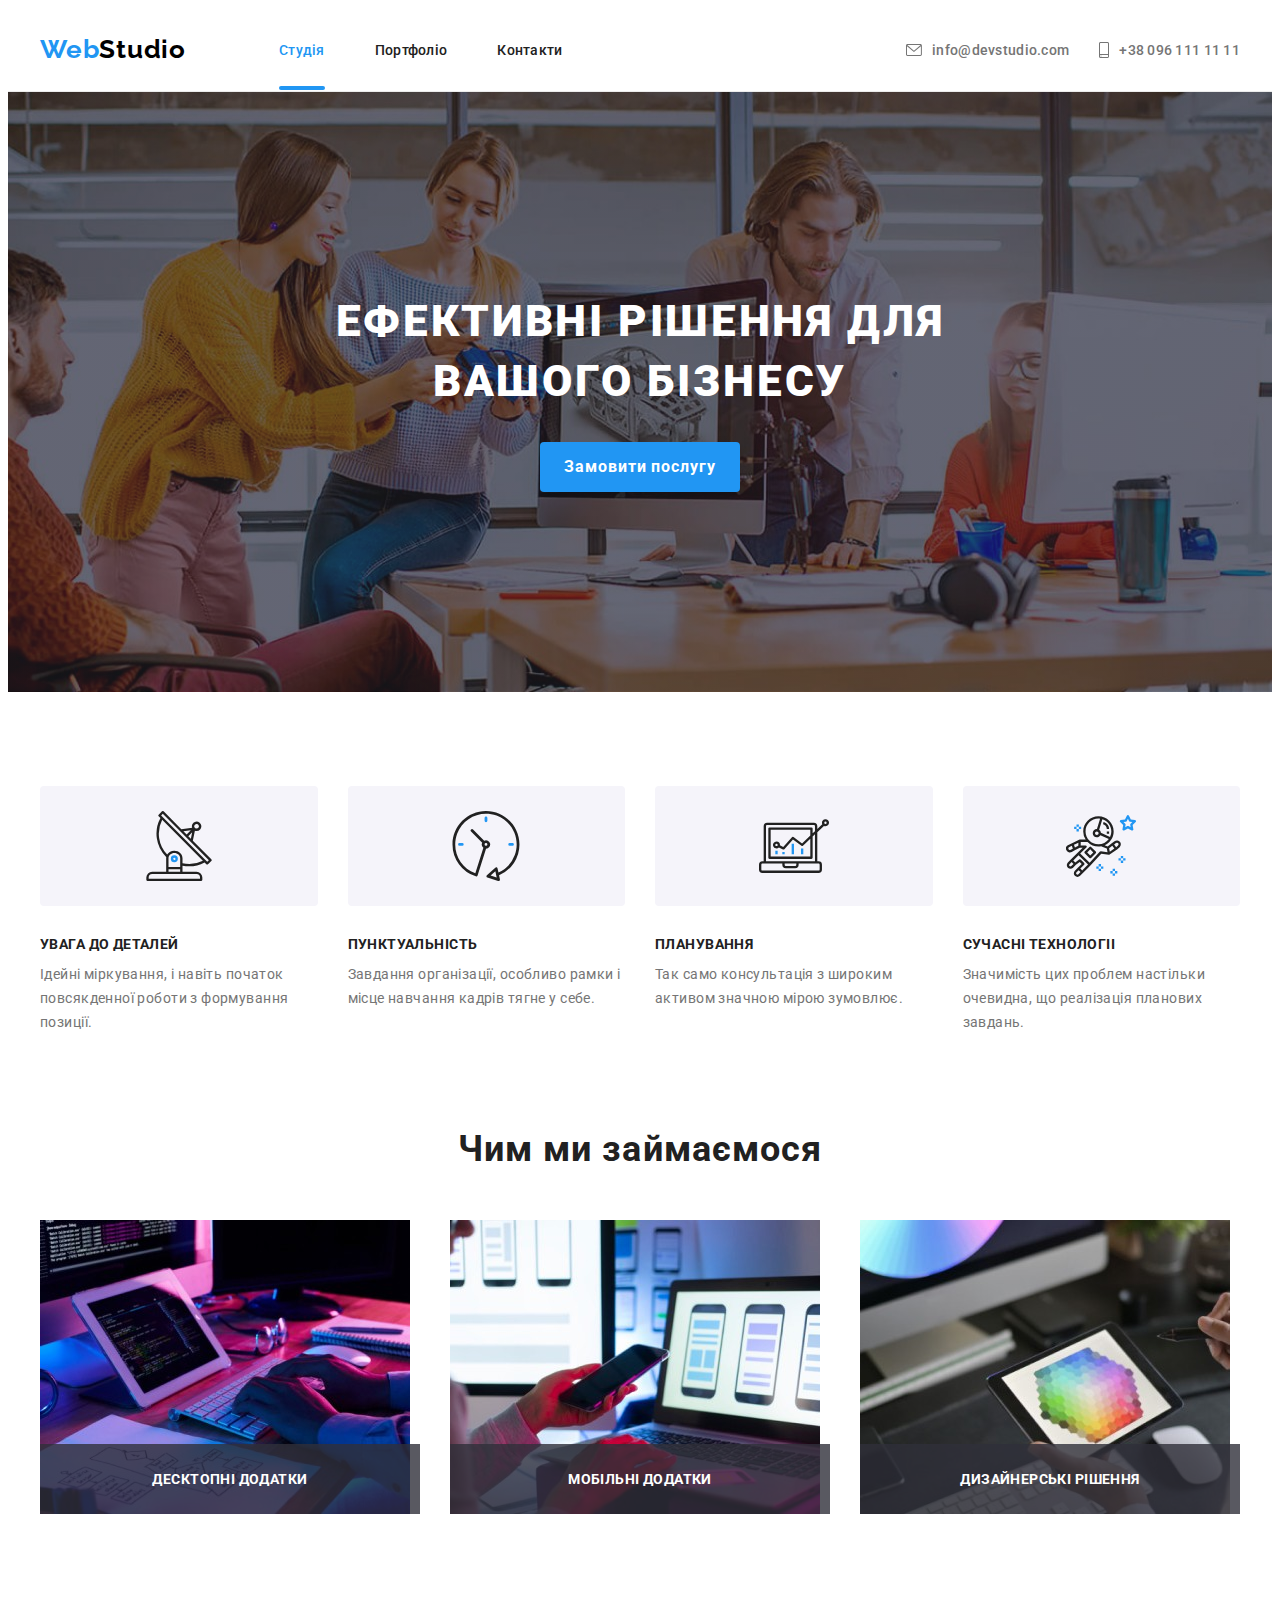
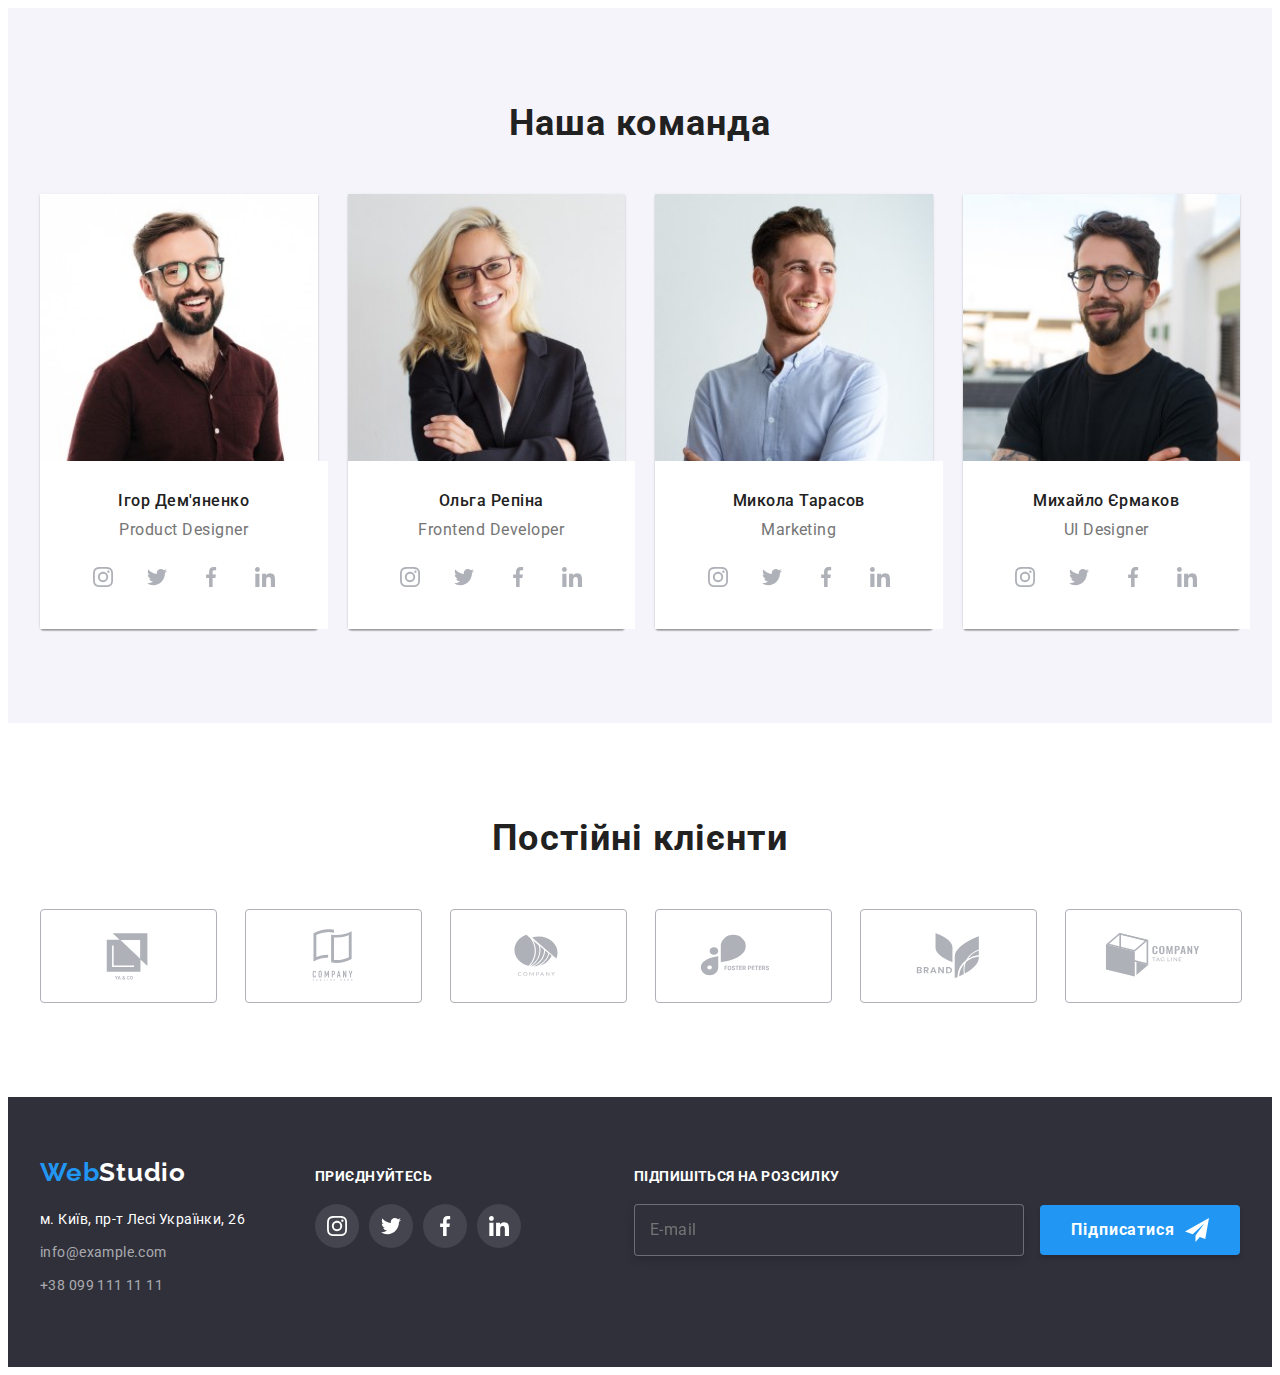
==== commit 75c2f78c: "end" ====
--- a/index.html
+++ b/index.html
@@ -1,862 +1,643 @@
 <!DOCTYPE html>
-<html lang="ru">
-  <head>
-    <meta charset="UTF-8" />
-    <meta http-equiv="X-UA-Compatible" content="IE=edge" />
-    <meta name="viewport" content="width=device-width, initial-scale=1.0" />
-    <title>WebStudio</title>
-    <!-- Fonts start -->
-    <link rel="preconnect" href="https://fonts.googleapis.com" />
-    <link rel="preconnect" href="https://fonts.gstatic.com" crossorigin />
-    <link
-      href="https://fonts.googleapis.com/css2?family=Raleway:wght@700&family=Roboto:wght@400;500;700;900&display=swap"
-      rel="stylesheet"
-    />
-    <!-- Fonts end -->
-    <!-- Normalize start -->
-    <link
-      rel="stylesheet"
-      href="https://cdnjs.cloudflare.com/ajax/libs/modern-normalize/1.1.0/modern-normalize.min.css"
-      integrity="sha512-wpPYUAdjBVSE4KJnH1VR1HeZfpl1ub8YT/NKx4PuQ5NmX2tKuGu6U/JRp5y+Y8XG2tV+wKQpNHVUX03MfMFn9Q=="
-      crossorigin="anonymous"
-      referrerpolicy="no-referrer"
-    />
-    <!-- Normalize end -->
-    <link rel="stylesheet" href="./css/main.min.css" />
-    <!-- <link rel="stylesheet" href="./css/styles.css" /> -->
-  </head>
-  <body>
-    <!-- Header section -->
-    <header class="header">
-      <div class="container header__container">
-        <a class="logo header__logo link" href="/" lang="en"
-          >Web<span class="logo logo--mode-black">Studio</span></a
-        >
-        <button class="menu-btn" type="button" data-menu-open>
-          <svg class="menu-btn__mob-icon" width="40" height="40">
-            <use href="./images/icons/symbol-defs.svg#hd-mob-menu"></use>
-          </svg>
-        </button>
-        <nav class="nav">
-          <ul class="nav__list list">
-            <li class="nav__item">
-              <a class="nav__link nav__link--current link" href="">Студия</a>
-            </li>
-            <li class="nav__item">
-              <a class="nav__link link" href="./portfolio.html">Портфолио</a>
-            </li>
-            <li class="nav__item">
-              <a class="nav__link link" href="">Контакты</a>
-            </li>
-          </ul>
-        </nav>
-        <ul class="header__list list">
-          <li class="header__item">
-            <a class="header__mail link" href="mailto:info@devstudio.com"
-              ><svg class="header__icon-ml" width="16" height="12">
-                <use href="./images/icons/symbol-defs.svg#hd-envelope"></use></svg
-              >info@devstudio.com</a
-            >
-          </li>
-          <li class="header__item">
-            <a class="header__phone link" href="tel:+380961111111"
-              ><svg class="header__icon-smph" width="10" height="16">
-                <use href="./images/icons/symbol-defs.svg#hd-smartphone"></use></svg
-              >+38 096 111 11 11</a
-            >
-          </li>
-        </ul>
-      </div>
-    </header>
-    <!-- Main section-->
-    <main>
-      <!-- Hero section-->
-      <section class="hero">
-        <div class="container">
-          <h1 class="main-title hero__main-title">
-            Эффективные решения <br />
-            для вашего бизнеса
-          </h1>
-          <button class="btn hero__btn" type="button" data-modal-open>Заказать услугу</button>
-        </div>
-      </section>
-      <!-- Features section-->
-      <section class="features">
-        <div class="container">
-          <!-- Логический подзаголовок СКРЫТ-->
-          <h2 class="visually-hidden">Особенности</h2>
-          <ul class="features-list features__features-list list">
-            <li class="features-list__item">
-              <div class="thumb features-list__thumb">
-                <svg class="features-icon features__features-icon" width="70" height="70">
-                  <use href="./images/icons/symbol-defs.svg#ft-antenna"></use>
-                </svg>
-              </div>
-              <h3 class="section-subtitle features-list__section-subtitle">Внимание к деталям</h3>
-              <p class="features__descript">
-                Идейные соображения, а также начало повседневной работы по формированию позиции.
-              </p>
-            </li>
-            <li class="features-list__item">
-              <div class="thumb features-list__thumb">
-                <svg class="features-icon features__features-icon" width="70" height="70">
-                  <use href="./images/icons/symbol-defs.svg#ft-clock"></use>
-                </svg>
-              </div>
-              <h3 class="section-subtitle features-list__section-subtitle">Пунктуальность</h3>
-              <p class="features__descript">
-                Задача организации, в особенности же рамки и место обучения кадров влечет за собой.
-              </p>
-            </li>
-            <li class="features-list__item">
-              <div class="thumb features-list__thumb">
-                <svg class="features-icon features__features-icon" width="70" height="70">
-                  <use href="./images/icons/symbol-defs.svg#ft-diagram"></use>
-                </svg>
-              </div>
-              <h3 class="section-subtitle features-list__section-subtitle">Планирование</h3>
-              <p class="features__descript">
-                Равным образом консультация с широким активом в значительной степени обуславливает.
-              </p>
-            </li>
-            <li class="features-list__item">
-              <div class="thumb features-list__thumb">
-                <svg class="features-icon features__features-icon" width="70" height="70">
-                  <use href="./images/icons/symbol-defs.svg#ft-astronaut"></use>
-                </svg>
-              </div>
-              <h3 class="section-subtitle features-list__section-subtitle">
-                Современные технологии
-              </h3>
-              <p class="features__descript">
-                Значимость этих проблем настолько очевидна, что реализация плановых заданий.
-              </p>
-            </li>
-          </ul>
-        </div>
-      </section>
-      <!-- Affairs sektion-->
-      <section class="affairs">
-        <div class="container">
-          <h2 class="section-title affairs__section-title">Чем мы занимаемся</h2>
-          <ul class="affairs-list list">
-            <li class="affairs-list__item">
-              <div class="img-thumb affairs-list__img-thumb">
-                <img
-                  class="affairs__img"
-                  src="./images/affairs/box-1.jpg"
-                  alt="Разработка алгоритмов"
-                  width="370"
-                  height="290"
-                />
-                <p class="affairs-list__text">Десктопные приложения</p>
-              </div>
-            </li>
-            <li class="affairs-list__item">
-              <div class="img-thumb affairs-list__img-thumb">
-                <img
-                  class="affairs__img"
-                  src="./images/affairs/box-2.jpg"
-                  alt="Разработка алгоритмов"
-                  width="370"
-                  height="290"
-                />
-                <p class="affairs-list__text">Мобильные приложения</p>
-              </div>
-            </li>
-            <li class="affairs-list__item">
-              <div class="img-thumb affairs-list__img-thumb">
-                <img
-                  class="affairs__img"
-                  src="./images/affairs/box-3.jpg"
-                  alt="Разработка алгоритмов"
-                  width="370"
-                  height="290"
-                />
-                <p class="affairs-list__text">Дизайнерские решения</p>
-              </div>
-            </li>
-          </ul>
-        </div>
-      </section>
-      <!-- Team section-->
-      <section class="team">
-        <div class="container">
-          <h2 class="section-title team__section-title">Наша команда</h2>
-          <ul class="team-list team__team-list list">
-            <li class="team-list__item">
-              <picture>
-                <!-- Desktop -->
-                <source
-                  media="(min-width: 1200px)"
-                  srcset="./images/team/img-1_lg@1x.webp 1x, ./images/team/img-1_lg@2x.webp 2x"
-                  type="image/webp"
-                />
-                <source
-                  media="(min-width: 1200px)"
-                  srcset="./images/team/img-1_lg@1x.jpg 1x, ./images/team/img-1_lg@2x.jpg 2x"
-                  type="image/jpg"
-                />
-                <!-- Tablet -->
-                <source
-                  media="(min-width: 768px)"
-                  srcset="./images/team/img-1_md@1x.webp 1x, ./images/team/img-1_md@2x.webp 2x"
-                  type="image/webp"
-                />
-                <source
-                  media="(min-width: 768px)"
-                  srcset="./images/team/img-1_md@1x.jpg 1x, ./images/team/img-1_md@2x.jpg 2x"
-                  type="image/jpg"
-                />
-                <!-- Mobile -->
-                <source
-                  media="(max-width: 767px)"
-                  srcset="./images/team/img-1_sm@1x.webp 1x, ./images/team/img-1_sm@2x.webp 2x"
-                  type="image/webp"
-                />
-                <source
-                  media="(max-width: 767px)"
-                  srcset="./images/team/img-1_sm@1x.jpg 1x, ./images/team/img-1_sm@2x.jpg 2x"
-                  type="image/jpg"
-                />
-                <!-- fallback -->
-                <img class="team-list__img" src="./images/team/img-1_sm@1x.jpg" alt="" />
-              </picture>
-              <div class="team-wrap">
-                <h3 class="team-list-name team-wrap__team-list-name">Игорь Демьяненко</h3>
-                <p class="team-list__descript" lang="en">Product Designer</p>
-                <ul class="social-links team-wrap__social-links list">
-                  <li class="social-links__item">
-                    <a
-                      class="social-links__link link"
-                      href=""
-                      target="_blank"
-                      rel="noopener no-referrer"
-                      aria-label="instagram"
-                      ><svg class="social-links__icon" width="20" height="20">
-                        <use href="./images/icons/symbol-defs.svg#tm-instagram"></use></svg
-                    ></a>
-                  </li>
-                  <li class="social-links__item">
-                    <a
-                      class="social-links__link link"
-                      href=""
-                      target="_blank"
-                      rel="noopener no-referrer"
-                      aria-label="twitter"
-                      ><svg class="social-links__icon" width="20" height="20">
-                        <use href="./images/icons/symbol-defs.svg#tm-twitter"></use></svg
-                    ></a>
-                  </li>
-                  <li class="social-links__item">
-                    <a
-                      class="social-links__link link"
-                      href=""
-                      target="_blank"
-                      rel="noopener no-referrer"
-                      aria-label="facebook"
-                      ><svg class="social-links__icon" width="20" height="20">
-                        <use href="./images/icons/symbol-defs.svg#tm-facebook"></use></svg
-                    ></a>
-                  </li>
-                  <li class="social-links__item">
-                    <a
-                      class="social-links__link link"
-                      href=""
-                      target="_blank"
-                      rel="noopener no-referrer"
-                      aria-label="linkedin"
-                      ><svg class="social-links__icon" width="20" height="20">
-                        <use href="./images/icons/symbol-defs.svg#tm-linkedin"></use></svg
-                    ></a>
-                  </li>
-                </ul>
-              </div>
-            </li>
-            <li class="team-list__item">
-              <picture>
-                <!-- Desktop -->
-                <source
-                  media="(min-width: 1200px)"
-                  srcset="./images/team/img-2_lg@1x.webp 1x, ./images/team/img-2_lg@2x.webp 2x"
-                  type="image/webp"
-                />
-                <source
-                  media="(min-width: 1200px)"
-                  srcset="./images/team/img-2_lg@1x.jpg 1x, ./images/team/img-2_lg@2x.jpg 2x"
-                  type="image/jpg"
-                />
-                <!-- Tablet -->
-                <source
-                  media="(min-width: 768px)"
-                  srcset="./images/team/img-2_md@1x.webp 1x, ./images/team/img-2_md@2x.webp 2x"
-                  type="image/webp"
-                />
-                <source
-                  media="(min-width: 768px)"
-                  srcset="./images/team/img-2_md@1x.jpg 1x, ./images/team/img-2_md@2x.jpg 2x"
-                  type="image/jpg"
-                />
-                <!-- Mobile -->
-                <source
-                  media="(max-width: 767px)"
-                  srcset="./images/team/img-2_sm@1x.webp 1x, ./images/team/img-2_sm@2x.webp 2x"
-                  type="image/webp"
-                />
-                <source
-                  media="(max-width: 767px)"
-                  srcset="./images/team/img-2_sm@1x.jpg 1x, ./images/team/img-2_sm@2x.jpg 2x"
-                  type="image/jpg"
-                />
-                <!-- fallback -->
-                <img class="team-list__img" src="./images/team/img-2_sm@1x.jpg" alt="" />
-              </picture>
-              <div class="team-wrap">
-                <h3 class="team-list-name team-wrap__team-list-name">Ольга Репина</h3>
-                <p class="team-list__descript" lang="en">Frontend Developer</p>
-                <ul class="social-links team-wrap__social-links list">
-                  <li class="social-links__item">
-                    <a
-                      class="social-links__link link"
-                      href=""
-                      target="_blank"
-                      rel="noopener no-referrer"
-                      aria-label="instagram"
-                      ><svg class="social-links__icon" width="20" height="20">
-                        <use href="./images/icons/symbol-defs.svg#tm-instagram"></use></svg
-                    ></a>
-                  </li>
-                  <li class="social-links__item">
-                    <a
-                      class="social-links__link link"
-                      href=""
-                      target="_blank"
-                      rel="noopener no-referrer"
-                      aria-label="twitter"
-                      ><svg class="social-links__icon" width="20" height="20">
-                        <use href="./images/icons/symbol-defs.svg#tm-twitter"></use></svg
-                    ></a>
-                  </li>
-                  <li class="social-links__item">
-                    <a
-                      class="social-links__link link"
-                      href=""
-                      target="_blank"
-                      rel="noopener no-referrer"
-                      aria-label="facebook"
-                      ><svg class="social-links__icon" width="20" height="20">
-                        <use href="./images/icons/symbol-defs.svg#tm-facebook"></use></svg
-                    ></a>
-                  </li>
-                  <li class="social-links__item">
-                    <a
-                      class="social-links__link link"
-                      href=""
-                      target="_blank"
-                      rel="noopener no-referrer"
-                      aria-label="linkedin"
-                      ><svg class="social-links__icon" width="20" height="20">
-                        <use href="./images/icons/symbol-defs.svg#tm-linkedin"></use></svg
-                    ></a>
-                  </li>
-                </ul>
-              </div>
-            </li>
-            <li class="team-list__item">
-              <picture>
-                <!-- Desktop -->
-                <source
-                  media="(min-width: 1200px)"
-                  srcset="./images/team/img-3_lg@1x.webp 1x, ./images/team/img-3_lg@2x.webp 2x"
-                  type="image/webp"
-                />
-                <source
-                  media="(min-width: 1200px)"
-                  srcset="./images/team/img-3_lg@1x.jpg 1x, ./images/team/img-3_lg@2x.jpg 2x"
-                  type="image/jpg"
-                />
-                <!-- Tablet -->
-                <source
-                  media="(min-width: 768px)"
-                  srcset="./images/team/img-3_md@1x.webp 1x, ./images/team/img-3_md@2x.webp 2x"
-                  type="image/webp"
-                />
-                <source
-                  media="(min-width: 768px)"
-                  srcset="./images/team/img-3_md@1x.jpg 1x, ./images/team/img-3_md@2x.jpg 2x"
-                  type="image/jpg"
-                />
-                <!-- Mobile -->
-                <source
-                  media="(max-width: 767px)"
-                  srcset="./images/team/img-3_sm@1x.webp 1x, ./images/team/img-3_sm@2x.webp 2x"
-                  type="image/webp"
-                />
-                <source
-                  media="(max-width: 767px)"
-                  srcset="./images/team/img-3_sm@1x.jpg 1x, ./images/team/img-3_sm@2x.jpg 2x"
-                  type="image/jpg"
-                />
-                <!-- fallback -->
-                <img class="team-list__img" src="./images/team/img-3_sm@1x.jpg" alt="" />
-              </picture>
-              <div class="team-wrap">
-                <h3 class="team-list-name team-wrap__team-list-name">Николай Тарасов</h3>
-                <p class="team-list__descript" lang="en">Marketing</p>
-                <ul class="social-links team-wrap__social-links list">
-                  <li class="social-links__item">
-                    <a
-                      class="social-links__link link"
-                      href=""
-                      target="_blank"
-                      rel="noopener no-referrer"
-                      aria-label="instagram"
-                      ><svg class="social-links__icon" width="20" height="20">
-                        <use href="./images/icons/symbol-defs.svg#tm-instagram"></use></svg
-                    ></a>
-                  </li>
-                  <li class="social-links__item">
-                    <a
-                      class="social-links__link link"
-                      href=""
-                      target="_blank"
-                      rel="noopener no-referrer"
-                      aria-label="twitter"
-                      ><svg class="social-links__icon" width="20" height="20">
-                        <use href="./images/icons/symbol-defs.svg#tm-twitter"></use></svg
-                    ></a>
-                  </li>
-                  <li class="social-links__item">
-                    <a
-                      class="social-links__link link"
-                      href=""
-                      target="_blank"
-                      rel="noopener no-referrer"
-                      aria-label="facebook"
-                      ><svg class="social-links__icon" width="20" height="20">
-                        <use href="./images/icons/symbol-defs.svg#tm-facebook"></use></svg
-                    ></a>
-                  </li>
-                  <li class="social-links__item">
-                    <a
-                      class="social-links__link link"
-                      href=""
-                      target="_blank"
-                      rel="noopener no-referrer"
-                      aria-label="linkedin"
-                      ><svg class="social-links__icon" width="20" height="20">
-                        <use href="./images/icons/symbol-defs.svg#tm-linkedin"></use></svg
-                    ></a>
-                  </li>
-                </ul>
-              </div>
-            </li>
-            <li class="team-list__item">
-              <picture>
-                <!-- Desktop -->
-                <source
-                  media="(min-width: 1200px)"
-                  srcset="./images/team/img-4_lg@1x.webp 1x, ./images/team/img-4_lg@2x.webp 2x"
-                  type="image/webp"
-                />
-                <source
-                  media="(min-width: 1200px)"
-                  srcset="./images/team/img-4_lg@1x.jpg 1x, ./images/team/img-4_lg@2x.jpg 2x"
-                  type="image/jpg"
-                />
-                <!-- Tablet -->
-                <source
-                  media="(min-width: 768px)"
-                  srcset="./images/team/img-4_md@1x.webp 1x, ./images/team/img-4_md@2x.webp 2x"
-                  type="image/webp"
-                />
-                <source
-                  media="(min-width: 768px)"
-                  srcset="./images/team/img-4_md@1x.jpg 1x, ./images/team/img-4_md@2x.jpg 2x"
-                  type="image/jpg"
-                />
-                <!-- Mobile -->
-                <source
-                  media="(max-width: 767px)"
-                  srcset="./images/team/img-4_sm@1x.webp 1x, ./images/team/img-4_sm@2x.webp 2x"
-                  type="image/webp"
-                />
-                <source
-                  media="(max-width: 767px)"
-                  srcset="./images/team/img-4_sm@1x.jpg 1x, ./images/team/img-4_sm@2x.jpg 2x"
-                  type="image/jpg"
-                />
-                <!-- fallback -->
-                <img class="team-list__img" src="./images/team/img-4_sm@1x.jpg" alt="" />
-              </picture>
-              <div class="team-wrap">
-                <h3 class="team-list-name team-wrap__team-list-name">Михаил Ермаков</h3>
-                <p class="team-list__descript" lang="en">UI Designer</p>
-                <ul class="social-links team-wrap__social-links list">
-                  <li class="social-links__item">
-                    <a
-                      class="social-links__link link"
-                      href=""
-                      target="_blank"
-                      rel="noopener no-referrer"
-                      aria-label="instagram"
-                      ><svg class="social-links__icon" width="20" height="20">
-                        <use href="./images/icons/symbol-defs.svg#tm-instagram"></use></svg
-                    ></a>
-                  </li>
-                  <li class="social-links__item">
-                    <a
-                      class="social-links__link link"
-                      href=""
-                      target="_blank"
-                      rel="noopener no-referrer"
-                      aria-label="twitter"
-                      ><svg class="social-links__icon" width="20" height="20">
-                        <use href="./images/icons/symbol-defs.svg#tm-twitter"></use></svg
-                    ></a>
-                  </li>
-                  <li class="social-links__item">
-                    <a
-                      class="social-links__link link"
-                      href=""
-                      target="_blank"
-                      rel="noopener no-referrer"
-                      aria-label="facebook"
-                      ><svg class="social-links__icon" width="20" height="20">
-                        <use href="./images/icons/symbol-defs.svg#tm-facebook"></use></svg
-                    ></a>
-                  </li>
-                  <li class="social-links__item">
-                    <a
-                      class="social-links__link link"
-                      href=""
-                      target="_blank"
-                      rel="noopener no-referrer"
-                      aria-label="linkedin"
-                      ><svg class="social-links__icon" width="20" height="20">
-                        <use href="./images/icons/symbol-defs.svg#tm-linkedin"></use></svg
-                    ></a>
-                  </li>
-                </ul>
-              </div>
-            </li>
-          </ul>
-        </div>
-      </section>
-      <!-- Clients sektion-->
-      <section class="clients">
-        <div class="container">
-          <h2 class="section-title clients__section-title">Постоянные клиенты</h2>
-          <ul class="clients-list clients__clients-list list">
-            <li class="clients-list__item">
-              <a
-                class="client-link clients-list__client-link"
-                href="#"
-                target="_blank"
-                rel="noopener norefferer"
-                aria-label="logo-a"
-              >
-                <svg class="clients__icon">
-                  <use href="./images/icons/symbol-defs.svg#cl-logo-a"></use></svg
-              ></a>
-            </li>
-            <li class="clients-list__item">
-              <a
-                class="client-link clients-list__client-link"
-                href="#"
-                target="_blank"
-                rel="noopener norefferer"
-                aria-label="logo-b"
-              >
-                <svg class="clients__icon">
-                  <use href="./images/icons/symbol-defs.svg#cl-logo-b"></use></svg
-              ></a>
-            </li>
-            <li class="clients-list__item">
-              <a
-                class="client-link clients-list__client-link"
-                href="#"
-                target="_blank"
-                rel="noopener norefferer"
-                aria-label="logo-c"
-              >
-                <svg class="clients__icon">
-                  <use href="./images/icons/symbol-defs.svg#cl-logo-c"></use></svg
-              ></a>
-            </li>
-            <li class="clients-list__item">
-              <a
-                class="client-link clients-list__client-link"
-                href="#"
-                target="_blank"
-                rel="noopener norefferer"
-                aria-label="logo-d"
-              >
-                <svg class="clients__icon">
-                  <use href="./images/icons/symbol-defs.svg#cl-logo-d"></use></svg
-              ></a>
-            </li>
-            <li class="clients-list__item">
-              <a
-                class="client-link clients-list__client-link"
-                href="#"
-                target="_blank"
-                rel="noopener norefferer"
-                aria-label="logo-e"
-              >
-                <svg class="clients__icon">
-                  <use href="./images/icons/symbol-defs.svg#cl-logo-e"></use></svg
-              ></a>
-            </li>
-            <li class="clients-list__item">
-              <a
-                class="client-link clients-list__client-link"
-                href="#"
-                target="_blank"
-                rel="noopener norefferer"
-                aria-label="logo-f"
-              >
-                <svg class="clients__icon">
-                  <use href="./images/icons/symbol-defs.svg#cl-logo-f"></use></svg
-              ></a>
-            </li>
-          </ul>
-        </div>
-      </section>
-    </main>
-    <!-- Footer section -->
-    <footer class="footer">
-      <div class="container footer__container">
-        <!-- footer Logo addres -->
-        <div class="logo-address footer__logo-address">
-          <a class="logo link footer__logo" href="/" lang="en"
-            >Web<span class="logo logo--mode-white">Studio</span></a
-          >
-          <address class="address footer__address">
-            <ul class="address__list list">
-              <li class="address__item">
-                <a href="" class="address-text address__address-text link"
-                  >г. Киев, пр-т Леси Украинки, 26</a
-                >
-              </li>
-              <li class="address__item">
-                <a class="address-mail address__address-mail link" href="mailto:info@example.com"
-                  >info@example.com</a
-                >
-              </li>
-              <li class="address__item">
-                <a class="address-phone address__address-phone link" href="tel:+380991111111"
-                  >+38 099 111 11 11</a
-                >
-              </li>
-            </ul>
-          </address>
-        </div>
-        <!-- footer social -->
-        <div class="social">
-          <h4 class="section-subtitle footer__section-subtitle">присоединяйтесь</h4>
-          <ul class="social-list footer__social-list list">
-            <li class="social-list__item">
-              <a
-                class="social-link footer__social-link link"
-                href=""
-                target="_blank"
-                rel="noopener no-referrer"
-                aria-label="instagram"
-                ><svg class="social-list__icon social-list__icon--light" width="20" height="20">
-                  <use href="./images/icons/symbol-defs.svg#ftr-instagram"></use></svg
-              ></a>
-            </li>
-            <li class="social-list__item">
-              <a
-                class="social-link footer__social-link link"
-                href=""
-                target="_blank"
-                rel="noopener no-referrer"
-                aria-label="twitter"
-                ><svg class="social-list__icon social-list__icon--light" width="20" height="20">
-                  <use href="./images/icons/symbol-defs.svg#ftr-twitter"></use></svg
-              ></a>
-            </li>
-            <li class="social-list__item">
-              <a
-                class="social-link footer__social-link link"
-                href=""
-                target="_blank"
-                rel="noopener no-referrer"
-                aria-label="facebook"
-                ><svg class="social-list__icon social-list__icon--light" width="20" height="20">
-                  <use href="./images/icons/symbol-defs.svg#ftr-facebook"></use></svg
-              ></a>
-            </li>
-            <li class="social-list__item">
-              <a
-                class="social-link footer__social-link link"
-                href=""
-                target="_blank"
-                rel="noopener no-referrer"
-                aria-label="linkedin"
-                ><svg class="social-list__icon social-list__icon--light" width="20" height="20">
-                  <use href="./images/icons/symbol-defs.svg#ftr-linkedin"></use></svg
-              ></a>
-            </li>
-          </ul>
-        </div>
-        <!-- footer mailing -->
-        <div class="mailing footer__mailing">
-          <h4 class="section-subtitle footer__section-subtitle">Подпишитесь на рассылку</h4>
-          <form class="mailing-form">
-            <input class="mailing-form__mail" type="text" name="E-mail" placeholder="E-mail" />
-            <button class="mail-btn mailing-form__mail-btn" type="submit">
-              Подписаться
-              <svg width="24" height="24">
-                <use href="./images/icons/symbol-defs.svg#ftr-send"></use>
-              </svg>
-            </button>
-          </form>
-        </div>
-      </div>
-    </footer>
-    <!-- Modal window -->
-    <div class="backdrop is-hidden" data-modal>
-      <div class="modal hero__modal">
-        <button class="modal-btn modal__modal-btn" data-modal-close>
-          <svg class="modal-btn__icon" width="30" height="30">
-            <use href="./images/icons/symbol-defs.svg#md-close"></use>
-          </svg>
-        </button>
-        <!-- Modal window form-->
-        <form class="authentication">
-          <strong class="authentication-title authentication__authentication-title"
-            >Оставьте свои данные, мы вам перезвоним</strong
-          >
-          <div class="authentication-group authentication__authentication-group" role="group">
-            <label class="authentication-wrap authentication__authentication-wrap">
-              <span class="authentication-subtitle authentication-wrap__authetication-subtitle"
-                >Имя</span
-              >
-              <input class="authentication__input" type="text" />
-              <svg
-                class="authentication-icon authentication__authentication-icon"
-                width="20"
-                height="20"
-              >
-                <use href="./images/icons/symbol-defs.svg#md-person"></use>
-              </svg>
-            </label>
-            <label class="authentication-wrap authentication__authentication-wrap">
-              <span class="authentication-subtitle authentication-wrap__authetication-subtitle"
-                >Телефон</span
-              >
-              <input class="authentication__input" type="text" />
-              <svg
-                class="authentication-icon authentication__authentication-icon"
-                width="20"
-                height="20"
-              >
-                <use href="./images/icons/symbol-defs.svg#md-phone"></use>
-              </svg>
-            </label>
-            <label class="authentication-wrap authentication__authentication-wrap">
-              <span class="authentication-subtitle authentication-wrap__authetication-subtitle"
-                >Почта</span
-              >
-              <input class="authentication__input" type="email" />
-              <svg
-                class="authentication-icon authentication__authentication-icon"
-                width="20"
-                height="20"
-              >
-                <use href="./images/icons/symbol-defs.svg#md-email"></use>
-              </svg>
-            </label>
-            <label class="authentication-wrap authentication__authentication-wrap">
-              <span class="authentication-subtitle authentication-wrap__authetication-subtitle"
-                >Комментарий</span
-              >
-              <textarea
-                class="authentication__message"
-                name="comment"
-                rows="5"
-                placeholder="Введите текст"
-              ></textarea>
-            </label>
-          </div>
-          <label class="checkbox-agreement authentication__checkbox-agreement">
-            <input
-              class="checkbox-agreement__checkbox visually-hidden"
-              type="checkbox"
-              name="agreement"
-            />
-            <svg class="checkbox-agreement__icon" width="16" height="15">
-              <use
-                class="checkbox-agreement__icon checkbox-agreement__icon--uncheck"
-                href="./images/icons/symbol-defs.svg#md-uncheck"
-              ></use>
-              <use
-                class="checkbox-agreement__icon checkbox-agreement__icon--check"
-                href="./images/icons/symbol-defs.svg#md-check"
-              ></use>
-            </svg>
-            <span class="checkbox-agreement__text">
-              Соглашаюсь с рассылкой и принимаю
-              <a class="checkbox-agreement__link checkbox-agreement__link--shown" href=""
-                >Условия договора</a
-              >
-            </span>
-          </label>
-          <button class="authentication-btn authentication__authentication-btn" type="submit">
-            Отправить
-          </button>
-        </form>
-      </div>
-    </div>
-    <!-- Heder mobile menu -->
-    <div class="menu-overlay" data-menu>
-      <div class="menu">
-        <button class="menu-btn menu__menu-btn" type="button" data-menu-close>
-          <svg class="menu-btn__icon" width="40" height="40">
-            <use href="./images/icons/symbol-defs.svg#hd-menu_close"></use>
-          </svg>
-        </button>
-        <ul class="mobile-nav list">
-          <li class="mobile-nav__item">
-            <a class="mobile-nav__link mobile-nav__link--current link" href="">Студия</a>
-          </li>
-          <li class="mobile-nav__item">
-            <a class="mobile-nav__link link" href="./portfolio.html">Портфолио</a>
-          </li>
-          <li class="mobile-nav__item">
-            <a class="mobile-nav__link link" href="">Контакты</a>
-          </li>
-        </ul>
-        <ul class="mobile-list list">
-          <li class="mobile-list__item">
-            <a class="mobile-list__phone link" href="tel:+380961111111">+38 096 111 11 11</a>
-          </li>
-          <li class="mobile-list__item">
-            <a class="mobile-list__mail link" href="mailto:info@devstudio.com"
-              >info@devstudio.com</a
-            >
-          </li>
-        </ul>
-        <ul class="mobile-socials list">
-          <li class="mobile-socials-item">
-            <a href="" class="socials-link link">Instagram</a>
-          </li>
-          <li class="mobile-socials-item">
-            <a href="" class="socials-link link">Twitter</a>
-          </li>
-          <li class="mobile-socials-item">
-            <a href="" class="socials-link link">Facebook</a>
-          </li>
-          <li class="mobile-socials-item">
-            <a href="" class="socials-link link">LinkedIn</a>
-          </li>
-        </ul>
-      </div>
-    </div>
-    <script src="./js/modal.js"></script>
-    <script src="./js/menu.js"></script>
-  </body>
-</html>
+<html lang="uk">
+
+<head>
+	<meta charset="UTF-8" />
+	<meta http-equiv="X-UA-Compatible" content="IE=edge" />
+	<meta name="viewport" content="width=device-width, initial-scale=1.0" />
+	<title>WebStudio</title>
+	<link rel="preconnect" href="https://fonts.googleapis.com">
+	<link rel="preconnect" href="https://fonts.gstatic.com" crossorigin>
+	<link href="https://fonts.googleapis.com/css2?family=Raleway:wght@700&family=Roboto:wght@400;500;700;900&display=swap"
+		rel="stylesheet" />
+	<link rel="stylesheet" href="https://cdnjs.cloudflare.com/ajax/libs/modern-normalize/1.1.0/modern-normalize.min.css"
+		integrity="sha512-wpPYUAdjBVSE4KJnH1VR1HeZfpl1ub8YT/NKx4PuQ5NmX2tKuGu6U/JRp5y+Y8XG2tV+wKQpNHVUX03MfMFn9Q=="
+		crossorigin="anonymous" referrerpolicy="no-referrer" />
+	<link rel="stylesheet" href="./css/main.css" />
+	<!-- <link rel="stylesheet" href="./css/styles.css" /> -->
+</head>
+
+<body data-page>
+
+	<!--шапка -->
+	<header class="header">
+		<div class="container header__container">
+			<a class="link logo header__logo" href="/" lang="en"><span class="logo__part">Web</span>Studio</a>
+
+			<button class="menu__btn" type="button" data-menu-open>
+				<svg width="40" height="40">
+					<use href="./images/icons.svg#menu"></use>
+				</svg>
+			</button>
+
+			<nav class="nav">
+				<ul class="list nav__list">
+					<li class="nav__item"><a class="link nav__link nav__link--current " href="./index.html">Студія</a>
+					</li>
+					<li class="nav__item"><a class="link nav__link" href="./portfolio.html">Портфоліо</a></li>
+					<li class="nav__item"><a class="link nav__link" href="">Контакти</a></li>
+				</ul>
+			</nav>
+			<ul class="list header__addres">
+				<li class="header__contact">
+					<a class="link header__link header__link--top" href="mailto:info@devstudio.com"><svg class="header__icon"
+							width="16px" height="12px">
+							<use href="./images/icons.svg#envelope"></use>
+						</svg> info@devstudio.com</a>
+				</li>
+				<li class="header__contact">
+					<a class="link header__link header__link--bottom" href="tel:+380961111111"><svg class="header__icon"
+							width="10px" height="16px">
+							<use href="./images/icons.svg#smartphone"></use>
+						</svg>+38 096 111 11 11</a>
+				</li>
+			</ul>
+		</div>
+	</header>
+	<!-- Основна частина-->
+	<main>
+		<!-- Секція Герой Hero-->
+		<section class="hero hero__bg">
+
+			<div class="container hero__container ">
+				<h1 class="hero__title">Ефективні рішення для вашого бізнесу</h1>
+				<button class="btn btn__hero" data-modal-open type="button">Замовити послугу</button>
+			</div>
+		</section>
+
+		<!-- Section about  Особенности -->
+		<section class="about">
+			<div class="container about__container">
+				<h2 class="visually-hidden">Особенности</h2>
+				<ul class="list about__list  card-set">
+					<li class="card-set__item">
+						<div class="about__icon">
+							<svg width="70" height="70">
+								<use href="./images/icons.svg#antenna"></use>
+							</svg>
+						</div>
+						<h3 class="about__title">Увага до деталей</h3>
+						<p class="about__text">Ідейні міркування, і навіть початок повсякденної роботи з формування позиції.</p>
+					</li>
+
+					<li class=" card-set__item">
+						<div class="about__icon">
+							<svg width="70" height="70">
+								<use href="./images/icons.svg#clock"></use>
+							</svg>
+						</div>
+						<h3 class="about__title">Пунктуальність</h3>
+						<p class="about__text">
+							Завдання організації, особливо рамки і місце навчання кадрів тягне у себе.
+						</p>
+					</li>
+					<li class=" card-set__item">
+						<div class="about__icon">
+							<svg width="70" height="70">
+								<use href="./images/icons.svg#diagram"></use>
+							</svg>
+						</div>
+						<h3 class="about__title">Планування</h3>
+						<p class="about__text">
+							Так само консультація з широким активом значною мірою зумовлює.
+						</p>
+					</li>
+					<li class=" card-set__item">
+						<div class="about__icon">
+							<svg width="70" height="70">
+								<use href="./images/icons.svg#astronaut"></use>
+							</svg>
+						</div>
+						<h3 class="about__title">Сучасні технологіі</h3>
+						<p class="about__text">Значимість цих проблем настільки очевидна, що реалізація планових завдань.
+						</p>
+					</li>
+				</ul>
+			</div>
+		</section>
+
+		<!-- Section work  Чем мы занимаемся-->
+		<section class="work">
+			<div class="container work__container">
+				<h2 class="work__title title">Чим ми займаємося</h2>
+				<ul class=" list work__list card-set">
+					<li class="work__item card-set__item">
+						<img class="work__image" srcset="./images/work/img-1@1x_lg.jpg 1x, ./images/work/img-1@2x_lg.jpg 2x"
+							src="./images/work/img-1@1x_lg.jpg" alt="Руки людини набирают код на клавіатурі" width="370"
+							height="294" />
+						<div class="add">
+							<p class="add__text">Десктопні додатки</p>
+						</div>
+					</li>
+					<li class="work__item card-set__item">
+						<img class="work__image" srcset="./images/work/img-2@1x_lg.jpg 1x, ./images/work/img-2@2x_lg.jpg 2x"
+							src="./images/work/img-2@1x_lg.jpg" alt="Руки людини створюють блокову розмітку додатку для телефону"
+							width="370" height="294" />
+						<div class="add">
+							<p class="add__text">Мобільні додатки</p>
+						</div>
+					</li>
+					<li class="work__item card-set__item">
+						<img class="work__image" srcset="./images/work/img-3@1x_lg.jpg 1x, ./images/work/img-3@2x_lg.jpg 2x"
+							src="./images/work/img-3@1x_lg.jpg" alt="Руки человета выбирают на планшете цвет из палитры цветов"
+							width="370" height="294" />
+						<div class="add">
+							<p class="add__text">Дизайнерські рішення</p>
+						</div>
+					</li>
+				</ul>
+			</div>
+		</section>
+
+		<!-- Section team -->
+		<section class="team">
+			<div class="container team__container">
+				<h2 class="team__title title">Наша команда</h2>
+				<ul class="team__list list card-set ">
+					<li class="team__item card-set__item">
+
+						<picture>
+							<source media="(min-width:1200px)" srcset="./images/team/img-1@1x_lg.webp 1x,
+									 ./images/team/img-1@2x_lg.webp 2x" type="image/webp" />
+
+							<source media="(min-width:1200px)" srcset="./images/team/img-1@1x_lg.jpg 1x,
+										./images/team/img-1@2x_lg.jpg 2x " type="image/jpg" />
+
+							<source media="(min-width:768px)" srcset="./images/team/img-1@1x_md.webp 1x,
+									 ./images/team/img-1@2x_md.webp 2x" type="image/webp" />
+
+							<source media="(min-width:768px)" srcset="./images/team/img-1@1x_md.jpg 1x,
+										./images/team/img-1@2x_md.jpg 2x " type="image/jpg" />
+
+							<source media="(max-width:767px)" srcset="./images/team/img-1@1x_sm.webp 1x,
+									 ./images/team/img-1@2x_sm.webp 2x" type="image/webp" />
+
+							<source media="(max-width:767px)" srcset="./images/team/img-1@1x_sm.jpg 1x,
+										./images/team/img-1@2x_sm.jpg 2x " type="image/jpg" />
+
+							<img class="team__image" src="./images/team/img-1@1x_sm.jpg" alt="фото Ігоря Дем'яненко" width="450"
+								height="260" />
+						</picture>
+						<div class="team__wraper card-set__item">
+							<h3 class="team__name">Ігор Дем'яненко</h3>
+							<p class="team__profession" lang="en">Product Designer</p>
+							<ul class="list social">
+								<li class="social__item">
+									<a class="social__link link" href="https://www.instagram.com" target="_blank"
+										rel="noopener noreferrer" aria-label="Ссылка на Инстаграм">
+										<svg width="20" height="20">
+											<use class="social__icon" href="./images/icons.svg#instagram"></use>
+										</svg>
+									</a>
+								</li>
+								<li class="social__item">
+									<a class="social__link link" href="https://www.twitter.com" target="_blank" rel="noopener noreferrer"
+										aria-label="Ссылка на Твиттер">
+										<svg class="social__icon" width="20" height="20">
+											<use href="./images/icons.svg#twitter"></use>
+										</svg>
+									</a>
+								</li>
+								<li class="social__item">
+									<a class="social__link link" href="https://www.facebook.com" target="_blank" rel="noopener noreferrer"
+										aria-label="Ссылка на Фейсбук">
+										<svg class="social__icon" width="20" height="20">
+											<use href="./images/icons.svg#facebook"></use>
+										</svg>
+									</a>
+								</li>
+								<li class="social__item">
+									<a class="social__link link" href="https://www.linkedin.com" target="_blank" rel="noopener noreferrer"
+										aria-label="Ссылка на Линкедин">
+										<svg width="20" height="20">
+											<use class="social__icon" href="./images/icons.svg#linkedin"></use>
+										</svg>
+									</a>
+								</li>
+							</ul>
+						</div>
+					</li>
+					<li class="team__item card-set__item">
+
+						<picture>
+							<source media="(min-width:1200px)" srcset="./images/team/img-2@1x_lg.webp 1x,
+															 ./images/team/img-2@2x_lg.webp 2x" type="image/webp" />
+
+							<source media="(min-width:1200px)" srcset="./images/team/img-2@1x_lg.jpg 1x,
+																./images/team/img-2@2x_lg.jpg 2x " type="image/jpg" />
+
+							<source media="(min-width:768px)" srcset="./images/team/img-2@1x_md.webp 1x,
+															 ./images/team/img-2@2x_md.webp 2x" type="image/webp" />
+
+							<source media="(min-width:768px)" srcset="./images/team/img-2@1x_md.jpg 1x,
+																./images/team/img-2@2x_md.jpg 2x " type="image/jpg" />
+
+							<source media="(max-width:767px)" srcset="./images/team/img-2@1x_sm.webp 1x,
+															 ./images/team/img-2@2x_sm.webp 2x" type="image/webp" />
+
+							<source media="(max-width:767px)" srcset="./images/team/img-2@1x_sm.jpg 1x,
+																./images/team/img-2@2x_sm.jpg 2x " type="image/jpg" />
+
+							<img class="team__image" src="./images/team/img-2@1x_sm.jpg" alt="фото Ольги Рєпіної" width="450"
+								height="260" />
+						</picture>
+
+						<div class="team__wraper card-set__item">
+							<h3 class="team__name">Ольга Репіна</h3>
+							<p class="team__profession" lang="en">Frontend Developer</p>
+							<ul class="list social">
+								<li class="social__item">
+									<a class="social__link link" href="https://www.instagram.com" target="_blank"
+										rel="noopener noreferrer" aria-label="Ссылка на Инстаграм">
+										<svg width="20" height="20">
+											<use class="social__icon" href="./images/icons.svg#instagram"></use>
+										</svg>
+									</a>
+								</li>
+								<li class="social__item">
+									<a class="social__link link" href="https://www.twitter.com" target="_blank" rel="noopener noreferrer"
+										aria-label="Ссылка на Твиттер">
+										<svg class="social__icon" width="20" height="20">
+											<use href="./images/icons.svg#twitter"></use>
+										</svg>
+									</a>
+								</li>
+								<li class="social__item">
+									<a class="social__link link" href="https://www.facebook.com" target="_blank" rel="noopener noreferrer"
+										aria-label="Ссылка на Фейсбук">
+										<svg class="social__icon" width="20" height="20">
+											<use href="./images/icons.svg#facebook"></use>
+										</svg>
+									</a>
+								</li>
+								<li class="social__item">
+									<a class="social__link link" href="https://www.linkedin.com" target="_blank" rel="noopener noreferrer"
+										aria-label="Ссылка на Линкедин">
+										<svg width="20" height="20">
+											<use class="social__icon" href="./images/icons.svg#linkedin"></use>
+										</svg>
+									</a>
+								</li>
+							</ul>
+						</div>
+					</li>
+					<li class="team__item card-set__item">
+						<picture>
+							<source media="(min-width:1200px)" srcset="./images/team/img-3@1x_lg.webp 1x,
+																						 ./images/team/img-3@2x_lg.webp 2x" type="image/webp" />
+
+							<source media="(min-width:1200px)" srcset="./images/team/img-3@1x_lg.jpg 1x,
+																							./images/team/img-3@2x_lg.jpg 2x " type="image/jpg" />
+
+							<source media="(min-width:768px)" srcset="./images/team/img-3@1x_md.webp 1x,
+																						 ./images/team/img-3@2x_md.webp 2x" type="image/webp" />
+
+							<source media="(min-width:768px)" srcset="./images/team/img-3@1x_md.jpg 1x,
+																							./images/team/img-3@2x_md.jpg 2x " type="image/jpg" />
+
+							<source media="(max-width:767px)" srcset="./images/team/img-3@1x_sm.webp 1x,
+																						 ./images/team/img-3@2x_sm.webp 2x" type="image/webp" />
+
+							<source media="(max-width:767px)" srcset="./images/team/img-3@1x_sm.jpg 1x,
+																							./images/team/img-3@2x_sm.jpg 2x " type="image/jpg" />
+							<img class="team__image" src="./images/team/img-3@1x_sm.jpg" alt="фото Миколи Тарасова" width="450"
+								height="260" />
+						</picture>
+						<div class="team__wraper card-set__item">
+							<h3 class="team__name">Микола Тарасов</h3>
+							<p class="team__profession" lang="en">Marketing</p>
+							<ul class="list social">
+								<li class="social__item">
+									<a class="social__link link" href="https://www.instagram.com" target="_blank"
+										rel="noopener noreferrer" aria-label="Ссылка на Инстаграм">
+										<svg width="20" height="20">
+											<use class="social__icon" href="./images/icons.svg#instagram"></use>
+										</svg>
+									</a>
+								</li>
+								<li class="social__item">
+									<a class="social__link link" href="https://www.twitter.com" target="_blank" rel="noopener noreferrer"
+										aria-label="Ссылка на Твиттер">
+										<svg class="social__icon" width="20" height="20">
+											<use href="./images/icons.svg#twitter"></use>
+										</svg>
+									</a>
+								</li>
+								<li class="social__item">
+									<a class="social__link link" href="https://www.facebook.com" target="_blank" rel="noopener noreferrer"
+										aria-label="Ссылка на Фейсбук">
+										<svg class="social__icon" width="20" height="20">
+											<use href="./images/icons.svg#facebook"></use>
+										</svg>
+									</a>
+								</li>
+								<li class="social__item">
+									<a class="social__link link" href="https://www.linkedin.com" target="_blank" rel="noopener noreferrer"
+										aria-label="Ссылка на Линкедин">
+										<svg width="20" height="20">
+											<use class="social__icon" href="./images/icons.svg#linkedin"></use>
+										</svg>
+									</a>
+								</li>
+							</ul>
+						</div>
+					</li>
+					<li class="team__item card-set__item">
+						<picture>
+							<source media="(min-width:1200px)" srcset="./images/team/img-4@1x_lg.webp 1x,
+																													 ./images/team/img-4@2x_lg.webp 2x" type="image/webp" />
+
+							<source media="(min-width:1200px)" srcset="./images/team/img-4@1x_lg.jpg 1x,
+																														./images/team/img-4@2x_lg.jpg 2x " type="image/jpg" />
+
+							<source media="(min-width:768px)" srcset="./images/team/img-4@1x_md.webp 1x,
+																													 ./images/team/img-4@2x_md.webp 2x" type="image/webp" />
+
+							<source media="(min-width:768px)" srcset="./images/team/img-4@1x_md.jpg 1x,
+																														./images/team/img-4@2x_md.jpg 2x " type="image/jpg" />
+
+							<source media="(max-width:767px)" srcset="./images/team/img-4@1x_sm.webp 1x,
+																													 ./images/team/img-4@2x_sm.webp 2x" type="image/webp" />
+
+							<source media="(max-width:767px)" srcset="./images/team/img-4@1x_sm.jpg 1x,
+																														./images/team/img-4@2x_sm.jpg 2x " type="image/jpg" />
+							<img class="team__image" src="./images/team/img-4@1x_sm.jpg " alt="фото Михайла Єрмака" width="450"
+								height="260" />
+						</picture>
+						<div class="team__wraper card-set__item">
+							<h3 class="team__name">Михайло Єрмаков</h3>
+							<p class="team__profession" lang="en">UI Designer</p>
+							<ul class="list social">
+								<li class="social__item">
+									<a class="social__link link" href="https://www.instagram.com" target="_blank"
+										rel="noopener noreferrer" aria-label="Ссылка на Инстаграм">
+										<svg width="20" height="20">
+											<use class="social__icon" href="./images/icons.svg#instagram"></use>
+										</svg>
+									</a>
+								</li>
+								<li class="social__item">
+									<a class="social__link link" href="https://www.twitter.com" target="_blank" rel="noopener noreferrer"
+										aria-label="Ссылка на Твиттер">
+										<svg class="social__icon" width="20" height="20">
+											<use href="./images/icons.svg#twitter"></use>
+										</svg>
+									</a>
+								</li>
+								<li class="social__item">
+									<a class="social__link link" href="https://www.facebook.com" target="_blank" rel="noopener noreferrer"
+										aria-label="Ссылка на Фейсбук">
+										<svg class="social__icon" width="20" height="20">
+											<use href="./images/icons.svg#facebook"></use>
+										</svg>
+									</a>
+								</li>
+								<li class="social__item">
+									<a class="social__link link" href="https://www.linkedin.com" target="_blank" rel="noopener noreferrer"
+										aria-label="Ссылка на Линкедин">
+										<svg width="20" height="20">
+											<use class="social__icon" href="./images/icons.svg#linkedin"></use>
+										</svg>
+									</a>
+								</li>
+							</ul>
+						</div>
+					</li>
+				</ul>
+			</div>
+		</section>
+
+		<!-- Section clients -->
+		<section class="clients">
+			<div class="container clients__container">
+				<h2 class="clients__title title">Постійні клієнти</h2>
+				<ul class="list clients__list card-set">
+					<li class="clients__item card-set__item">
+						<a class="link clients__link" href="" target="_blank" rel="noopener norefferer">
+							<svg class="clients__icon" width="106" height="60">
+								<use href="./images/icons.svg#Logo"></use>
+							</svg>
+						</a>
+					</li>
+					<li class="clients__item card-set__item">
+						<a class="link clients__link" href="" target="_blank" rel="noopener norefferer">
+							<svg class="clients__icon" width="106" height="60">
+								<use href="./images/icons.svg#Logo-1"></use>
+							</svg>
+						</a>
+					</li>
+					<li class="clients__item card-set__item">
+						<a class="link clients__link" href="" target="_blank" rel="noopener norefferer">
+							<svg class="clients__icon" width="106" height="60">
+								<use href="./images/icons.svg#Logo-2"></use>
+							</svg>
+						</a>
+					</li>
+					<li class="clients__item card-set__item">
+						<a class="link clients__link" href="" target="_blank" rel="noopener norefferer">
+							<svg class="clients__icon" width="106" height="60">
+								<use href="./images/icons.svg#Logo-3"></use>
+							</svg>
+						</a>
+					</li>
+					<li class="clients__item card-set__item">
+						<a class="link clients__link" href="" target="_blank" rel="noopener norefferer">
+							<svg class="clients__icon" width="106" height="60">
+								<use href="./images/icons.svg#Logo-4"></use>
+							</svg>
+						</a>
+					</li>
+					<li class="clients__item card-set__item">
+						<a class="link clients__link" href="" target="_blank" rel="noopener norefferer">
+							<svg class="clients__icon" width="106" height="60">
+								<use href="./images/icons.svg#Logo-5"></use>
+							</svg>
+						</a>
+					</li>
+
+				</ul>
+
+			</div>
+		</section>
+	</main>
+
+	<!-- Footer       Подвал-->
+	<footer class="footer">
+		<div class="container footer__container">
+			<div class="footer__contact">
+				<a class="link logo footer__logo" lang="en" href="/"><span class="logo__part">Web</span>Studio</a>
+				<address class="footer__addres">
+					<ul class="addres__list list">
+						<li class="addres__addres">м. Київ, пр-т Лесі Українки, 26</li>
+						<li class="addres__item">
+							<a class="link addres__contact" href="mailto:info@example.com">info@example.com</a>
+						</li>
+						<li class="addres__item">
+							<a class="link addres__contact" href="tel:+380991111111">+38 099 111 11 11</a>
+						</li>
+					</ul>
+				</address>
+
+
+			</div>
+			<div class="footer__social">
+				<h4 class="social__title">приєднуйтесь</h4>
+				<ul class="list social">
+					<li class="social__item">
+						<a class="social__link footer__link link" href="instagram.com" target="_blank" rel="noopener noreferrer"
+							aria-label="Ссылка на Инстаграм">
+							<svg width="20" height="20">
+								<use class="social__icon footer__icon" href="./images/icons.svg#instagram"></use>
+							</svg>
+						</a>
+					</li>
+					<li class="social__item">
+						<a class="social__link footer__link link" href="twitter.com" target="_blank" rel="noopener noreferrer"
+							aria-label="Ссылка на Твиттер">
+							<svg class="social__icon footer__icon" width="20" height="20">
+								<use href="./images/icons.svg#twitter"></use>
+							</svg>
+						</a>
+					</li>
+					<li class="social__item">
+						<a class="social__link footer__link link" href="facebook.com" target="_blank" rel="noopener noreferrer"
+							aria-label="Ссылка на Фейсбук">
+							<svg class="social__icon footer__icon" width="20" height="20">
+								<use href="./images/icons.svg#facebook"></use>
+							</svg>
+						</a>
+					</li>
+					<li class="social__item">
+						<a class="social__link footer__link link" href="linkedin.com" target="_blank" rel="noopener noreferrer"
+							aria-label="Ссылка на Линкедин">
+							<svg width="20" height="20">
+								<use class="social__icon footer__icon" href="./images/icons.svg#linkedin"></use>
+							</svg>
+						</a>
+					</li>
+				</ul>
+			</div>
+			<div class="footer__subscription">
+				<h4 class="subscription__title">Підпишіться на розсилку</h4>
+				<form class="subscription__form">
+					<label class="subscription__group">
+						<input class="subscription__input" name="email" type="email" placeholder="E-mail">
+					</label>
+					<button class="btn subscription__btn" type="submit">Підписатися
+						<svg class="subscription__icon" width="24" height="24">
+							<use href="./images/icons.svg#icon-send"></use>
+						</svg>
+					</button>
+				</form>
+			</div>
+
+		</div>
+
+	</footer>
+
+	<!-- Modal window -->
+
+	<div class="backgrop is-hidden" data-modal>
+		<div class="modal">
+			<button class=" close__btn" data-modal-close>
+				<svg class="close__icon" width="18px" height="18px">
+					<use href="./images/icons.svg#close"></use>
+				</svg>
+			</button>
+			<form class="register-form">
+				<strong class="register-form__title">Залиште свої дані, ми вам передзвонимо</strong>
+				<div class="register-form__group" role="group">
+					<label class="register-form__wrap">
+						<span class="register-form__text">Ім'я</span>
+						<input class="register-form__input" type="text" name="name">
+						<svg class="register-form__icon" width="18" height="18">
+							<use href="./images/icons.svg#person"></use>
+						</svg>
+					</label>
+					<label class="register-form__wrap">
+						<span class="register-form__text">Телефон</span>
+						<input class="register-form__input" type="text" name="phone">
+						<svg class="register-form__icon" width="18" height="18">
+							<use href="./images/icons.svg#phone"></use>
+						</svg>
+					</label>
+					<label class="register-form__wrap">
+						<span class="register-form__text">Пошта</span>
+						<input class="register-form__input" type="text" name="email">
+						<svg class="register-form__icon" width="18" height="18">
+							<use href="./images/icons.svg#email-black"></use>
+						</svg>
+					</label>
+					<label class="register-form__wrap">
+						<span class="register-form__text">Коментар</span>
+						<textarea class="register-form__message" type="text" name="message" rows="6"
+							placeholder="Введіть текст"></textarea>
+					</label>
+				</div>
+				<label class="checkbox">
+					<input class="checkbox__input visually-hidden" type="checkbox" name="agreement">
+					<svg class="checked__icon" width="16" height="15">
+						<use class="checked__icon--uncheck" href="./images/icons.svg#uncheck"></use>
+						<use class="checked__icon--check" href="./images/icons.svg#check"></use>
+					</svg>
+					<span class="checkbox__text">Погоджуюся з розсилкою та приймаю <a class="checkbox__link" href="">Умови
+							договору</a> </span>
+				</label>
+				<button class="register-form__btn btn" type="submit">Відправити</button>
+
+
+			</form>
+
+		</div>
+
+	</div>
+
+	<!-- Mobile menu -->
+
+
+	<div class="menu__overlay" data-menu>
+		<div class="menu__container">
+			<button class="menu__btn menu__btn-close" type="button" data-menu-close>
+				<svg class="menu__close" width="40" height="40">
+					<use href="./images/icons.svg#menu-close"></use>
+				</svg>
+			</button>
+			<ul class="list menu__list">
+				<li class="menu__item"><a class="link menu__link menu__link--current " href="./index.html">Студія</a>
+				</li>
+				<li class="menu__item"><a class="link menu__link" href="./portfolio.html">Портфоліо</a></li>
+				<li class="menu__item"><a class="link menu__link" href="">Контакти</a></li>
+			</ul>
+
+			<ul class="list menu__addres">
+				<li class="menu__contact">
+					<a class="link menu__tel" href="tel:+380961111111">+38 096 111 11 11</a>
+				</li>
+				<li class="menu__contact">
+					<a class="link menu__email" href="mailto:info@devstudio.com">info@devstudio.com</a>
+				</li>
+
+			</ul>
+
+			<ul class="menu__social list">
+				<li class="menu-social__items">
+					<a class="menu-social__link link" href="">Instagram</a>
+				</li>
+				<li class="menu-social__items">
+					<a class="menu-social__link link" href="">Twitter</a>
+				</li>
+				<li class="menu-social__items">
+					<a class="menu-social__link link" href="">Facebook</a>
+				</li>
+				<li class="menu-social__items">
+					<a class="menu-social__link link" href="">LinkedIn</a>
+				</li>
+			</ul>
+		</div>
+	</div>
+
+	<script src="./js/modal.js"></script>
+	<script src="./js/menu.js"></script>
+</body>
+
+</html>--- a/css/main.css
+++ b/css/main.css
@@ -0,0 +1,1607 @@
+:root {
+  /* fonts */
+  --main-font: 'Roboto', sans-serif;
+  --logo-font: 'Raleway', sans-serif;
+  /* text color */
+  --main-txt-cl: #212121;
+  --secondary-txt-cl: #757575;
+  --accent-color: #2196f3;
+  /*  bg color*/
+  --bg-dark-cl: #2f303a;
+  --bg-light-cl: ##ffffff;
+  /* others */
+  --indent: 30px;
+  --items: 4;
+}
+
+.visually-hidden {
+  position: absolute;
+  width: 1px;
+  height: 1px;
+  margin: -1px;
+  border: 0;
+  padding: 0;
+  white-space: nowrap;
+  -webkit-clip-path: inset(100%);
+  clip-path: inset(100%);
+  clip: rect(0 0 0 0);
+  overflow: hidden;
+}
+
+body {
+  font-family: var(--main-font);
+  color: var(--main-txt-cl);
+}
+
+.no-scroll {
+  overflow: hidden;
+}
+
+h1,
+h2,
+h3,
+h4,
+h5,
+h6,
+p {
+  margin: 0;
+}
+
+.link {
+  text-decoration: none;
+  color: currentColor;
+}
+
+.list {
+  list-style: none;
+  padding: 0;
+  margin: 0;
+}
+
+img {
+  display: block;
+  max-width: 100%;
+  height: auto;
+  -o-object-fit: cover;
+  object-fit: cover;
+  -o-object-position: center;
+  object-position: center;
+}
+
+.btn {
+  min-width: 200px;
+  min-height: 50px;
+  padding: 10px auto;
+  font-family: inherit;
+  font-weight: 700;
+  font-size: 16px;
+  line-height: 1.88;
+  letter-spacing: 0.06em;
+  color: #ffffff;
+  background-color: #2196f3;
+  -webkit-box-shadow: 0px 4px 4px rgba(0, 0, 0, 0.15);
+  box-shadow: 0px 4px 4px rgba(0, 0, 0, 0.15);
+  border-radius: 4px;
+  border: none;
+  cursor: pointer;
+}
+
+.btn__hero {
+  -webkit-transition: background-color 250ms cubic-bezier(0.4, 0, 0.2, 1);
+  transition: background-color 250ms cubic-bezier(0.4, 0, 0.2, 1);
+}
+.btn__hero:hover,
+.btn__hero:focus {
+  background-color: #188ce8;
+}
+
+.card-set {
+  display: -webkit-box;
+  display: -ms-flexbox;
+  display: flex;
+  -ms-flex-wrap: wrap;
+  flex-wrap: wrap;
+  gap: var(--indent);
+}
+
+.card-set__item {
+  -ms-flex-preferred-size: calc((100% - var(--indent) * (var(--items) - 1)) / var(--items));
+  flex-basis: calc((100% - var(--indent) * (var(--items) - 1)) / var(--items));
+  width: 100%;
+}
+
+.container {
+  padding-right: 15px;
+  padding-left: 15px;
+  margin-right: auto;
+  margin-left: auto;
+}
+@media screen and (min-width: 480px) {
+  .container {
+    width: 480px;
+  }
+}
+@media screen and (min-width: 768px) {
+  .container {
+    width: 768px;
+  }
+}
+@media screen and (min-width: 1200px) {
+  .container {
+    width: 1200px;
+  }
+}
+
+.logo {
+  font-family: var(--logo-font);
+  font-weight: 700;
+  font-size: 26px;
+  line-height: 1.1923076923;
+  letter-spacing: 0.03em;
+}
+
+.header__logo {
+  padding-top: 16px;
+  padding-bottom: 16px;
+  color: #000000;
+}
+@media screen and (min-width: 768px) {
+  .header__logo {
+    padding-top: 26px;
+    padding-bottom: 26px;
+  }
+}
+
+.logo__part {
+  color: #2196f3;
+}
+
+.footer__logo {
+  display: block;
+  margin-bottom: 20px;
+  color: #ffffff;
+}
+
+.social {
+  display: -webkit-box;
+  display: -ms-flexbox;
+  display: flex;
+  -webkit-box-align: center;
+  -ms-flex-align: center;
+  align-items: center;
+  -webkit-box-pack: center;
+  -ms-flex-pack: center;
+  justify-content: center;
+  gap: 10px;
+}
+
+.social__link {
+  display: -webkit-box;
+  display: -ms-flexbox;
+  display: flex;
+  -webkit-box-align: center;
+  -ms-flex-align: center;
+  align-items: center;
+  -webkit-box-pack: center;
+  -ms-flex-pack: center;
+  justify-content: center;
+  width: 44px;
+  height: 44px;
+  border-radius: 50%;
+  color: #afb1b8;
+  background-color: #fff;
+  -webkit-transition: background-color 250ms cubic-bezier(0.4, 0, 0.2, 1),
+    color 250ms cubic-bezier(0.4, 0, 0.2, 1);
+  transition: background-color 250ms cubic-bezier(0.4, 0, 0.2, 1),
+    color 250ms cubic-bezier(0.4, 0, 0.2, 1);
+}
+.social__link:hover,
+.social__link:focus {
+  color: #ffffff;
+  background-color: var(--accent-color);
+}
+
+.social__icon {
+  fill: currentColor;
+}
+
+.menu__btn {
+  display: -webkit-inline-box;
+  display: -ms-inline-flexbox;
+  display: inline-flex;
+  -webkit-box-pack: center;
+  -ms-flex-pack: center;
+  justify-content: center;
+  -webkit-box-align: center;
+  -ms-flex-align: center;
+  align-items: center;
+  width: 40px;
+  height: 40px;
+  background-color: transparent;
+  border: none;
+  cursor: pointer;
+  margin-left: auto;
+}
+@media screen and (min-width: 768px) {
+  .menu__btn {
+    display: none;
+  }
+}
+
+.menu__overlay {
+  position: fixed;
+  top: 0;
+  left: 0;
+  z-index: 100;
+  opacity: 0;
+  pointer-events: none;
+  visibility: hidden;
+  -webkit-transition: opacity 250ms cubic-bezier(0.4, 0, 0.2, 1),
+    visibility 250ms cubic-bezier(0.4, 0, 0.2, 1);
+  transition: opacity 250ms cubic-bezier(0.4, 0, 0.2, 1),
+    visibility 250ms cubic-bezier(0.4, 0, 0.2, 1);
+  width: 100%;
+  height: 100%;
+  -webkit-box-shadow: 0px 4px 8px rgba(0, 0, 0, 0.04), 0px 2px 4px rgba(0, 0, 0, 0.08),
+    0px 1px 3px rgba(0, 0, 0, 0.16);
+  box-shadow: 0px 4px 8px rgba(0, 0, 0, 0.04), 0px 2px 4px rgba(0, 0, 0, 0.08),
+    0px 1px 3px rgba(0, 0, 0, 0.16);
+}
+@media screen and (min-width: 768px) {
+  .menu__overlay {
+    display: none;
+  }
+}
+.menu__overlay.is-open {
+  opacity: 1;
+  pointer-events: initial;
+  visibility: visible;
+}
+
+.menu__container {
+  position: relative;
+  display: -webkit-box;
+  display: -ms-flexbox;
+  display: flex;
+  -webkit-box-orient: vertical;
+  -webkit-box-direction: normal;
+  -ms-flex-direction: column;
+  flex-direction: column;
+  margin-left: auto;
+  margin-right: auto;
+  max-width: 767px;
+  height: 100%;
+  background: #ffffff;
+  padding: 48px 40px;
+  -webkit-transform: translateX(100%);
+  transform: translateX(100%);
+  -webkit-transition: -webkit-transform 250ms cubic-bezier(0.4, 0, 0.2, 1);
+  transition: -webkit-transform 250ms cubic-bezier(0.4, 0, 0.2, 1);
+  transition: transform 250ms cubic-bezier(0.4, 0, 0.2, 1);
+  transition: transform 250ms cubic-bezier(0.4, 0, 0.2, 1),
+    -webkit-transform 250ms cubic-bezier(0.4, 0, 0.2, 1);
+}
+.menu__overlay.is-open .menu__container {
+  -webkit-transform: translateX(0);
+  transform: translateX(0);
+}
+
+.menu__close {
+  position: absolute;
+  top: 10px;
+  right: 15px;
+  -webkit-transition: fill 250ms cubic-bezier(0.4, 0, 0.2, 1);
+  transition: fill 250ms cubic-bezier(0.4, 0, 0.2, 1);
+}
+.menu__close:hover,
+.menu__close:focus {
+  fill: var(--accent-color);
+}
+
+.menu__list {
+  margin-bottom: auto;
+  font-family: var(--main-font);
+  font-weight: 500;
+  font-size: 40px;
+  line-height: 1.175;
+  letter-spacing: 0.02em;
+  color: var(--main-txt-cl);
+}
+
+.menu__item:not(:last-child) {
+  margin-bottom: 32px;
+}
+
+.menu__link {
+  display: block;
+  -webkit-transition: color 250ms cubic-bezier(0.4, 0, 0.2, 1);
+  transition: color 250ms cubic-bezier(0.4, 0, 0.2, 1);
+}
+.menu__link:hover,
+.menu__link:focus {
+  color: var(--accent-color);
+}
+.menu__link--current {
+  color: var(--accent-color);
+}
+
+.menu__tel {
+  display: block;
+  margin-bottom: 32px;
+  font-weight: 500;
+  font-size: 34px;
+  line-height: 1.1764705882;
+  letter-spacing: 0.02em;
+  color: var(--accent-color);
+}
+@media screen and (max-width: 377px) {
+  .menu__tel {
+    font-size: 20px;
+  }
+}
+
+.menu__email {
+  display: block;
+  margin-bottom: 64px;
+  font-weight: 500;
+  font-size: 24px;
+  line-height: 1.1666666667;
+  letter-spacing: 0.02em;
+  color: var(--secondary-txt-cl);
+}
+@media screen and (max-width: 377px) {
+  .menu__email {
+    font-size: 20px;
+  }
+}
+
+.menu__social {
+  display: -webkit-box;
+  display: -ms-flexbox;
+  display: flex;
+  -webkit-box-align: center;
+  -ms-flex-align: center;
+  align-items: center;
+  font-weight: 500;
+  font-size: 18px;
+  line-height: 1.22;
+  letter-spacing: 0.02em;
+  color: var(--accent-color);
+}
+@media screen and (max-width: 405px) {
+  .menu__social {
+    font-size: 10px;
+  }
+}
+
+.menu-social__items:not(:last-child) {
+  border-right: 1px solid rgba(33, 33, 33, 0.2);
+}
+
+.menu-social__link {
+  padding: 10px;
+}
+
+.menu-social__items:first-child .menu-social__link {
+  padding-left: 0;
+}
+
+.header {
+  border-bottom: 1px solid #ececec;
+}
+
+.header__container {
+  display: -webkit-box;
+  display: -ms-flexbox;
+  display: flex;
+  -webkit-box-align: center;
+  -ms-flex-align: center;
+  align-items: center;
+}
+
+.header__link {
+  display: block;
+  -webkit-transition: color 250ms cubic-bezier(0.4, 0, 0.2, 1);
+  transition: color 250ms cubic-bezier(0.4, 0, 0.2, 1);
+}
+@media screen and (min-width: 1200px) {
+  .header__link {
+    padding-top: 32px;
+    padding-bottom: 32px;
+  }
+}
+.header__link:hover,
+.header__link:focus {
+  color: var(--accent-color);
+}
+
+@media screen and (max-width: 767px) {
+  .header__addres {
+    display: none;
+  }
+}
+@media screen and (min-width: 768px) and (max-width: 1199px) {
+  .header__addres {
+    display: -webkit-box;
+    display: -ms-flexbox;
+    display: flex;
+    -webkit-box-orient: vertical;
+    -webkit-box-direction: normal;
+    -ms-flex-direction: column;
+    flex-direction: column;
+    gap: 10px;
+  }
+}
+@media screen and (min-width: 1200px) {
+  .header__addres {
+    display: -webkit-box;
+    display: -ms-flexbox;
+    display: flex;
+    gap: 30px;
+  }
+}
+
+.header__link {
+  display: -webkit-box;
+  display: -ms-flexbox;
+  display: flex;
+  -webkit-box-align: center;
+  -ms-flex-align: center;
+  align-items: center;
+  gap: 8px;
+  font-weight: 500;
+  font-size: 14px;
+  line-height: 1.1428571429;
+  letter-spacing: 0.02em;
+  color: var(--secondary-txt-cl);
+}
+@media screen and (min-width: 1200px) {
+  .header__link {
+    gap: 10px;
+  }
+}
+@media screen and (min-width: 768px) and (max-width: 1199px) {
+  .header__link--top {
+    padding-top: 21px;
+  }
+}
+@media screen and (min-width: 768px) and (max-width: 1199px) {
+  .header__link--bottom {
+    padding-bottom: 21px;
+  }
+}
+
+.header__icon {
+  fill: currentColor;
+}
+
+.nav {
+  display: -webkit-box;
+  display: -ms-flexbox;
+  display: flex;
+  margin-right: auto;
+}
+@media screen and (max-width: 767px) {
+  .nav {
+    display: none;
+  }
+}
+@media screen and (min-width: 768px) and (max-width: 1199px) {
+  .nav {
+    margin-left: 88px;
+  }
+}
+@media screen and (min-width: 1200px) {
+  .nav {
+    margin-left: 93px;
+  }
+}
+
+.nav__list {
+  display: -webkit-box;
+  display: -ms-flexbox;
+  display: flex;
+  gap: 50px;
+  font-weight: 500;
+  font-size: 14px;
+  line-height: 1.1428571429;
+  letter-spacing: 0.02em;
+  color: var(--main-txt-cl);
+}
+
+.nav__link {
+  display: block;
+  padding-top: 32px;
+  padding-bottom: 32px;
+  -webkit-transition: color 250ms cubic-bezier(0.4, 0, 0.2, 1);
+  transition: color 250ms cubic-bezier(0.4, 0, 0.2, 1);
+}
+.nav__link:hover,
+.nav__link:focus {
+  color: var(--accent-color);
+}
+
+.nav__link--current {
+  color: var(--accent-color);
+  position: relative;
+}
+.nav__link--current::after {
+  content: '';
+  position: absolute;
+  bottom: 0;
+  left: 0;
+  display: block;
+  width: 100%;
+  height: 4px;
+  background: var(--accent-color);
+  border-radius: 2px;
+}
+
+.hero {
+  text-align: center;
+  padding-top: 118px;
+  padding-bottom: 118px;
+}
+@media screen and (min-width: 1200px) {
+  .hero {
+    padding-top: 200px;
+    padding-bottom: 200px;
+  }
+}
+
+.hero__bg {
+  max-width: 1600px;
+  max-height: 600px;
+  background-color: #c4c4c4;
+  margin-left: auto;
+  margin-right: auto;
+  background-repeat: no-repeat;
+  background-position: center;
+  background-size: cover;
+  background-image: -webkit-gradient(
+      linear,
+      left top,
+      right top,
+      from(rgba(47, 48, 58, 0.4)),
+      to(rgba(47, 48, 58, 0.4))
+    ),
+    url(../images/hero/img@1x-sm.jpg);
+  background-image: linear-gradient(to right, rgba(47, 48, 58, 0.4), rgba(47, 48, 58, 0.4)),
+    url(../images/hero/img@1x-sm.jpg);
+}
+@media (min-device-pixel-ratio: 2),
+  (-webkit-min-device-pixel-ratio: 2),
+  (min-resolution: 192dpi),
+  (min-resolution: 2dppx) {
+  .hero__bg {
+    background-image: -webkit-gradient(
+        linear,
+        left top,
+        right top,
+        from(rgba(47, 48, 58, 0.4)),
+        to(rgba(47, 48, 58, 0.4))
+      ),
+      url(../images/hero/img@2x-sm.jpg);
+    background-image: linear-gradient(to right, rgba(47, 48, 58, 0.4), rgba(47, 48, 58, 0.4)),
+      url(../images/hero/img@2x-sm.jpg);
+  }
+}
+@media screen and (min-width: 768px) {
+  .hero__bg {
+    background-image: -webkit-gradient(
+        linear,
+        left top,
+        right top,
+        from(rgba(47, 48, 58, 0.4)),
+        to(rgba(47, 48, 58, 0.4))
+      ),
+      url(../images/hero/img@1x-md.jpg);
+    background-image: linear-gradient(to right, rgba(47, 48, 58, 0.4), rgba(47, 48, 58, 0.4)),
+      url(../images/hero/img@1x-md.jpg);
+  }
+}
+@media screen and (min-width: 768px) and (min-device-pixel-ratio: 2),
+  screen and (min-width: 768px) and (-webkit-min-device-pixel-ratio: 2),
+  screen and (min-width: 768px) and (min-resolution: 192dpi),
+  screen and (min-width: 768px) and (min-resolution: 2dppx) {
+  .hero__bg {
+    background-image: -webkit-gradient(
+        linear,
+        left top,
+        right top,
+        from(rgba(47, 48, 58, 0.4)),
+        to(rgba(47, 48, 58, 0.4))
+      ),
+      url(../images/hero/img@2x-md.jpg);
+    background-image: linear-gradient(to right, rgba(47, 48, 58, 0.4), rgba(47, 48, 58, 0.4)),
+      url(../images/hero/img@2x-md.jpg);
+  }
+}
+@media screen and (min-width: 1200px) {
+  .hero__bg {
+    background-image: -webkit-gradient(
+        linear,
+        left top,
+        right top,
+        from(rgba(47, 48, 58, 0.4)),
+        to(rgba(47, 48, 58, 0.4))
+      ),
+      url(../images/hero/img@1x-lg.jpg);
+    background-image: linear-gradient(to right, rgba(47, 48, 58, 0.4), rgba(47, 48, 58, 0.4)),
+      url(../images/hero/img@1x-lg.jpg);
+  }
+}
+@media screen and (min-width: 1200px) and (min-device-pixel-ratio: 2),
+  screen and (min-width: 1200px) and (-webkit-min-device-pixel-ratio: 2),
+  screen and (min-width: 1200px) and (min-resolution: 192dpi),
+  screen and (min-width: 1200px) and (min-resolution: 2dppx) {
+  .hero__bg {
+    background-image: -webkit-gradient(
+        linear,
+        left top,
+        right top,
+        from(rgba(47, 48, 58, 0.4)),
+        to(rgba(47, 48, 58, 0.4))
+      ),
+      url(../images/hero/img@2x-lg.jpg);
+    background-image: linear-gradient(to right, rgba(47, 48, 58, 0.4), rgba(47, 48, 58, 0.4)),
+      url(../images/hero/img@2x-lg.jpg);
+  }
+}
+
+.hero__container {
+  max-width: 696px;
+}
+
+.hero__title {
+  margin-bottom: 30px;
+  font-weight: 900;
+  font-size: 26px;
+  line-height: 1.36;
+  text-align: center;
+  letter-spacing: 0.06em;
+  text-transform: uppercase;
+  color: #ffffff;
+}
+@media screen and (max-width: 1199px) {
+  .hero__title {
+    max-width: 360px;
+    margin-left: auto;
+    margin-right: auto;
+  }
+}
+@media screen and (min-width: 1200px) {
+  .hero__title {
+    font-size: 44px;
+  }
+}
+
+.title {
+  font-weight: 700;
+  font-size: 28px;
+  line-height: 1.1666666667;
+  text-align: center;
+  letter-spacing: 0.03em;
+  color: var(--main-txt-cl);
+}
+@media screen and (min-width: 1200px) {
+  .title {
+    font-size: 36px;
+  }
+}
+
+.about {
+  padding-top: 60px;
+  padding-bottom: 60px;
+}
+@media screen and (min-width: 1200px) {
+  .about {
+    padding-top: 94px;
+    padding-bottom: 94px;
+  }
+}
+
+.about,
+.work {
+  background-color: var(--bg-light-cl);
+}
+
+@media screen and (max-width: 767px) {
+  .about__list {
+    --items: 1;
+  }
+}
+@media screen and (min-width: 768px) {
+  .about__list {
+    --items: 2;
+  }
+}
+@media screen and (min-width: 1200px) {
+  .about__list {
+    --items: 4;
+  }
+}
+
+.about__icon {
+  display: -webkit-box;
+  display: -ms-flexbox;
+  display: flex;
+  -webkit-box-pack: center;
+  -ms-flex-pack: center;
+  justify-content: center;
+  -webkit-box-align: center;
+  -ms-flex-align: center;
+  align-items: center;
+  width: 100%;
+  height: 120px;
+  background-color: #f5f4fa;
+  border-radius: 4px;
+  margin-bottom: 30px;
+}
+
+.about__title,
+.about__text {
+  font-size: 14px;
+  letter-spacing: 0.03em;
+}
+
+.about__title {
+  margin-bottom: 10px;
+  font-weight: 700;
+  line-height: 1.1428571429;
+  text-transform: uppercase;
+  color: var(--main-txt-cl);
+}
+@media screen and (max-width: 767px) {
+  .about__title {
+    text-align: center;
+  }
+}
+
+.about__text {
+  line-height: 1.7142857143;
+  color: var(--secondary-txt-cl);
+}
+
+.work {
+  padding-bottom: 94px;
+}
+@media screen and (max-width: 1199px) {
+  .work {
+    display: none;
+  }
+}
+
+.work__title {
+  margin-bottom: 50px;
+}
+
+.work__list {
+  display: -webkit-box;
+  display: -ms-flexbox;
+  display: flex;
+  gap: var(--indent);
+  -ms-flex-wrap: wrap;
+  flex-wrap: wrap;
+  --items: 3;
+  width: 100%;
+}
+
+.work__item {
+  position: relative;
+}
+
+.add {
+  position: absolute;
+  display: -webkit-box;
+  display: -ms-flexbox;
+  display: flex;
+  -webkit-box-align: center;
+  -ms-flex-align: center;
+  align-items: center;
+  -webkit-box-pack: center;
+  -ms-flex-pack: center;
+  justify-content: center;
+  left: 0;
+  bottom: 0;
+  width: 100%;
+  height: 70px;
+  background-color: rgba(47, 48, 58, 0.8);
+}
+
+.add__text {
+  font-weight: 700;
+  font-size: 14px;
+  line-height: 1.1428571429;
+  text-align: center;
+  letter-spacing: 0.03em;
+  text-transform: uppercase;
+  color: #ffffff;
+}
+
+.team {
+  background-color: #f5f4fa;
+  padding-top: 60px;
+  padding-bottom: 60px;
+}
+@media screen and (min-width: 1200px) {
+  .team {
+    padding-top: 94px;
+    padding-bottom: 94px;
+  }
+}
+
+.team__title {
+  margin-bottom: 30px;
+}
+@media screen and (min-width: 1200px) {
+  .team__title {
+    margin-bottom: 50px;
+  }
+}
+
+@media screen and (max-width: 767px) {
+  .team__list {
+    --items: 1;
+  }
+}
+@media screen and (min-width: 768px) {
+  .team__list {
+    --items: 2;
+  }
+}
+@media screen and (min-width: 1200px) {
+  .team__list {
+    --items: 4;
+  }
+}
+
+.team__item {
+  -webkit-box-shadow: 0px 1px 3px rgba(0, 0, 0, 0.12), 0px 1px 1px rgba(0, 0, 0, 0.14),
+    0px 2px 1px rgba(0, 0, 0, 0.2);
+  box-shadow: 0px 1px 3px rgba(0, 0, 0, 0.12), 0px 1px 1px rgba(0, 0, 0, 0.14),
+    0px 2px 1px rgba(0, 0, 0, 0.2);
+  border-radius: 0px 0px 4px 4px;
+}
+
+.team__wraper {
+  padding-top: 30px;
+  padding-bottom: 30px;
+  padding-right: 5px;
+  padding-left: 5px;
+  background-color: #fff;
+}
+
+.team__name,
+.team__profession {
+  font-size: 16px;
+  line-height: 1.1875;
+  text-align: center;
+  letter-spacing: 0.03em;
+  margin-bottom: 16px;
+}
+
+.team__name {
+  margin-bottom: 10px;
+  font-weight: 500;
+  color: var(--main-txt-cl);
+}
+
+.team__profession {
+  letter-spacing: 0.03em;
+  color: var(--secondary-txt-cl);
+}
+
+.clients {
+  padding-top: 60px;
+  padding-bottom: 60px;
+}
+@media screen and (min-width: 1200px) {
+  .clients {
+    padding-top: 94px;
+    padding-bottom: 94px;
+  }
+}
+
+.clients__title {
+  margin-bottom: 30px;
+}
+@media screen and (min-width: 1200px) {
+  .clients__title {
+    margin-bottom: 50px;
+  }
+}
+
+@media screen and (max-width: 405px) {
+  .clients__list {
+    display: -webkit-box;
+    display: -ms-flexbox;
+    display: flex;
+    -webkit-box-pack: center;
+    -ms-flex-pack: center;
+    justify-content: center;
+  }
+}
+@media screen and (max-width: 767px) {
+  .clients__list {
+    --items: 2;
+  }
+}
+@media screen and (min-width: 768px) {
+  .clients__list {
+    --items: 3;
+  }
+}
+@media screen and (min-width: 1200px) {
+  .clients__list {
+    --items: 6;
+  }
+}
+
+.clients__link {
+  display: -webkit-box;
+  display: -ms-flexbox;
+  display: flex;
+  -webkit-box-align: center;
+  -ms-flex-align: center;
+  align-items: center;
+  -webkit-box-pack: center;
+  -ms-flex-pack: center;
+  justify-content: center;
+  width: 100%;
+  height: 92px;
+  border: 1px solid #afb1b8;
+  border-radius: 4px;
+  color: #afb1b8;
+  cursor: pointer;
+  -webkit-transition: color 250ms cubic-bezier(0.4, 0, 0.2, 1),
+    border 250ms cubic-bezier(0.4, 0, 0.2, 1);
+  transition: color 250ms cubic-bezier(0.4, 0, 0.2, 1), border 250ms cubic-bezier(0.4, 0, 0.2, 1);
+}
+.clients__link:hover,
+.clients__link:focus {
+  color: #2196f3;
+  border: 1px solid #2196f3;
+}
+
+.clients__icon {
+  fill: currentColor;
+}
+
+.footer {
+  background-color: var(--bg-dark-cl);
+}
+
+.footer__container {
+  padding-top: 60px;
+  padding-bottom: 60px;
+  text-align: center;
+}
+@media screen and (min-width: 768px) {
+  .footer__container {
+    display: -webkit-box;
+    display: -ms-flexbox;
+    display: flex;
+    -ms-flex-wrap: wrap;
+    flex-wrap: wrap;
+    -webkit-box-pack: center;
+    -ms-flex-pack: center;
+    justify-content: center;
+  }
+}
+@media screen and (min-width: 1200px) {
+  .footer__container {
+    display: -webkit-box;
+    display: -ms-flexbox;
+    display: flex;
+    -webkit-box-align: baseline;
+    -ms-flex-align: baseline;
+    align-items: baseline;
+    text-align: left;
+  }
+}
+
+@media screen and (min-width: 768px) {
+  .footer__contact {
+    margin-right: 165px;
+    margin-bottom: 60px;
+  }
+}
+@media screen and (min-width: 1200px) {
+  .footer__contact {
+    margin-right: 70px;
+    margin-bottom: 0;
+  }
+}
+
+.footer__addres {
+  font-style: normal;
+  font-size: 14px;
+  line-height: 1.71;
+  letter-spacing: 0.03em;
+  color: #fff;
+}
+
+.addres__addres,
+.addres__item {
+  margin-bottom: 9px;
+}
+@media screen and (max-width: 1199px) {
+  .addres__addres,
+  .addres__item {
+    margin-bottom: 8px;
+  }
+}
+
+.addres__contact {
+  color: rgba(255, 255, 255, 0.6);
+}
+
+@media screen and (max-width: 767px) {
+  .footer__social {
+    margin-top: 60px;
+    margin-bottom: 60px;
+  }
+}
+
+.social__title {
+  margin-bottom: 20px;
+  font-family: var(--main-font);
+  font-style: normal;
+  font-weight: 700;
+  font-size: 14px;
+  line-height: 1.1428571429;
+  letter-spacing: 0.03em;
+  text-transform: uppercase;
+  color: #ffffff;
+}
+
+.footer__link {
+  background-color: rgba(255, 255, 255, 0.1);
+}
+
+.footer__icon {
+  fill: #ffffff;
+}
+
+.subscription__title {
+  margin-bottom: 20px;
+  font-family: var(--main-font);
+  font-weight: 700;
+  font-size: 14px;
+  line-height: 1.1428571429;
+  letter-spacing: 0.03em;
+  text-transform: uppercase;
+  color: #ffffff;
+}
+
+@media screen and (min-width: 768px) and (max-width: 1199px) {
+  .subscription__form {
+    display: -webkit-box;
+    display: -ms-flexbox;
+    display: flex;
+    -webkit-box-orient: vertical;
+    -webkit-box-direction: normal;
+    -ms-flex-direction: column;
+    flex-direction: column;
+    -webkit-box-pack: center;
+    -ms-flex-pack: center;
+    justify-content: center;
+    -webkit-box-align: center;
+    -ms-flex-align: center;
+    align-items: center;
+  }
+}
+
+@media screen and (min-width: 1200px) {
+  .footer__subscription {
+    margin-left: auto;
+  }
+}
+
+.subscription__input {
+  margin-bottom: 20px;
+  width: 100%;
+  max-width: 450px;
+  padding: 15px;
+  font-family: var(--main-font);
+  font-weight: 400;
+  font-size: 16px;
+  line-height: 1.25;
+  letter-spacing: 0.03em;
+  color: rgba(255, 255, 255, 0.6);
+  background: #2f303a;
+  border: 1px solid rgba(255, 255, 255, 0.3);
+  -webkit-filter: drop-shadow(0px 4px 4px rgba(0, 0, 0, 0.15));
+  filter: drop-shadow(0px 4px 4px rgba(0, 0, 0, 0.15));
+  border-radius: 4px;
+}
+@media screen and (min-width: 768px) {
+  .subscription__input {
+    width: 450px;
+  }
+}
+@media screen and (min-width: 1200px) {
+  .subscription__input {
+    margin-right: 12px;
+    width: 358px;
+  }
+}
+
+.subscription__btn {
+  display: -webkit-inline-box;
+  display: -ms-inline-flexbox;
+  display: inline-flex;
+  -webkit-box-align: center;
+  -ms-flex-align: center;
+  align-items: center;
+  -webkit-box-pack: center;
+  -ms-flex-pack: center;
+  justify-content: center;
+  gap: 10px;
+  width: 200px;
+}
+
+.subscription__icon {
+  fill: #ffffff;
+}
+
+.backgrop {
+  position: fixed;
+  top: 0;
+  left: 0;
+  z-index: 1000;
+  width: 100%;
+  height: 100%;
+  background: rgba(0, 0, 0, 0.2);
+  opacity: 1;
+  visibility: visible;
+  -webkit-transition: opacity 250ms ease-out, visibility 250ms ease-out;
+  transition: opacity 250ms ease-out, visibility 250ms ease-out;
+}
+
+.backgrop.is-hidden {
+  opacity: 0;
+  visibility: hidden;
+  pointer-events: none;
+}
+.backgrop.is-hidden .modal {
+  -webkit-transform: translate(-50%, -50%) scale(0.6) rotate(0.5turn);
+  transform: translate(-50%, -50%) scale(0.6) rotate(0.5turn);
+}
+
+.modal {
+  position: absolute;
+  height: 609px;
+  width: 450px;
+  top: 50%;
+  left: 50%;
+  -webkit-transform: translate(-50%, -50%) scale(1) rotate(0);
+  transform: translate(-50%, -50%) scale(1) rotate(0);
+  opacity: 1;
+  -webkit-transition: opacity 250ms ease-out, -webkit-transform 250ms ease-out;
+  transition: opacity 250ms ease-out, -webkit-transform 250ms ease-out;
+  transition: transform 250ms ease-out, opacity 250ms ease-out;
+  transition: transform 250ms ease-out, opacity 250ms ease-out, -webkit-transform 250ms ease-out;
+  padding: 40px;
+  background: #ffffff;
+  -webkit-box-shadow: 0px 1px 3px rgba(0, 0, 0, 0.12), 0px 1px 1px rgba(0, 0, 0, 0.14),
+    0px 2px 1px rgba(0, 0, 0, 0.2);
+  box-shadow: 0px 1px 3px rgba(0, 0, 0, 0.12), 0px 1px 1px rgba(0, 0, 0, 0.14),
+    0px 2px 1px rgba(0, 0, 0, 0.2);
+  border-radius: 4px;
+}
+@media screen and (min-width: 1200px) {
+  .modal {
+    width: 528px;
+    height: 581px;
+  }
+}
+
+.close__btn {
+  position: absolute;
+  top: 8px;
+  right: 8px;
+  display: -webkit-box;
+  display: -ms-flexbox;
+  display: flex;
+  -webkit-box-align: center;
+  -ms-flex-align: center;
+  align-items: center;
+  -webkit-box-pack: center;
+  -ms-flex-pack: center;
+  justify-content: center;
+  width: 30px;
+  height: 30px;
+  padding: 0;
+  background: #ffffff;
+  border: 1px solid rgba(0, 0, 0, 0.1);
+  border-radius: 50%;
+  background-color: transparent;
+  cursor: pointer;
+}
+
+.close__icon {
+  -webkit-transition: fill 250ms cubic-bezier(0.4, 0, 0.2, 1);
+  transition: fill 250ms cubic-bezier(0.4, 0, 0.2, 1);
+}
+.close__icon:hover {
+  fill: #2196f3;
+}
+
+.register-form__title {
+  display: block;
+  margin-bottom: 12px;
+  font-family: var(--main-font);
+  font-weight: 700;
+  font-size: 20px;
+  line-height: 1.15;
+  text-align: center;
+  letter-spacing: 0.03em;
+  color: #212121;
+}
+
+.register-form__wrap {
+  display: block;
+  margin-bottom: 10px;
+  position: relative;
+}
+
+.register-form__text {
+  display: block;
+  margin-bottom: 4px;
+  font-family: var(--main-font);
+  font-size: 12px;
+  line-height: 1.1666666667;
+  letter-spacing: 0.01em;
+  color: #757575;
+}
+
+.register-form__input {
+  width: 100%;
+  padding: 11px;
+  padding-left: 40px;
+  -webkit-transition: border-color 250ms cubic-bezier(0.4, 0, 0.2, 1);
+  transition: border-color 250ms cubic-bezier(0.4, 0, 0.2, 1);
+  border: 1px solid rgba(33, 33, 33, 0.2);
+  border-radius: 4px;
+  outline: none;
+}
+.register-form__input:focus-within {
+  border-color: #2196f3;
+}
+
+.register-form__icon {
+  position: absolute;
+  bottom: 12px;
+  left: 12px;
+  width: 18px;
+  height: 18px;
+}
+.register-form__input:focus-within + .register-form__icon {
+  fill: #2196f3;
+}
+
+.register-form__message {
+  padding: 12px 16px;
+  width: 100%;
+  height: 120px;
+  resize: none;
+  border: 1px solid rgba(33, 33, 33, 0.2);
+  border-radius: 4px;
+  outline: transparent;
+  -webkit-transition: border-color 250ms cubic-bezier(0.4, 0, 0.2, 1);
+  transition: border-color 250ms cubic-bezier(0.4, 0, 0.2, 1);
+}
+.register-form__message::-webkit-input-placeholder {
+  font-family: var(--main-font);
+  font-size: 12px;
+  line-height: 1.1666666667;
+  letter-spacing: 0.01em;
+  color: rgba(117, 117, 117, 0.5);
+}
+.register-form__message::-moz-placeholder {
+  font-family: var(--main-font);
+  font-size: 12px;
+  line-height: 1.1666666667;
+  letter-spacing: 0.01em;
+  color: rgba(117, 117, 117, 0.5);
+}
+.register-form__message:-ms-input-placeholder {
+  font-family: var(--main-font);
+  font-size: 12px;
+  line-height: 1.1666666667;
+  letter-spacing: 0.01em;
+  color: rgba(117, 117, 117, 0.5);
+}
+.register-form__message::-ms-input-placeholder {
+  font-family: var(--main-font);
+  font-size: 12px;
+  line-height: 1.1666666667;
+  letter-spacing: 0.01em;
+  color: rgba(117, 117, 117, 0.5);
+}
+.register-form__message::placeholder {
+  font-family: var(--main-font);
+  font-size: 12px;
+  line-height: 1.1666666667;
+  letter-spacing: 0.01em;
+  color: rgba(117, 117, 117, 0.5);
+}
+.register-form__message:focus {
+  border-color: #2196f3;
+}
+
+.checkbox {
+  display: -webkit-box;
+  display: -ms-flexbox;
+  display: flex;
+  -webkit-box-pack: center;
+  -ms-flex-pack: center;
+  justify-content: center;
+  -webkit-box-align: center;
+  -ms-flex-align: center;
+  align-items: center;
+  margin-bottom: 30px;
+  gap: 7px;
+}
+
+.checked__icon--check {
+  opacity: 0;
+  -webkit-transition: opacity 250ms cubic-bezier(0.4, 0, 0.2, 1);
+  transition: opacity 250ms cubic-bezier(0.4, 0, 0.2, 1);
+}
+.checkbox__input:checked + .checked__icon .checked__icon--check {
+  opacity: 1;
+}
+
+.checked__icon--uncheck {
+  opacity: 1;
+  -webkit-transition: opacity 250ms cubic-bezier(0.4, 0, 0.2, 1);
+  transition: opacity 250ms cubic-bezier(0.4, 0, 0.2, 1);
+}
+.checkbox__input:checked + .checked__icon .checked__icon--uncheck {
+  opacity: 0;
+}
+
+.checkbox__text {
+  font-family: var(--main-font);
+  font-size: 12px;
+  line-height: 1.7142857143;
+  letter-spacing: 0.03em;
+  color: #757575;
+}
+@media screen and (min-width: 1200px) {
+  .checkbox__text {
+    font-size: 14px;
+  }
+}
+
+.checkbox__link {
+  color: #2196f3;
+}
+
+.register-form__btn {
+  display: block;
+  -webkit-box-align: center;
+  -ms-flex-align: center;
+  align-items: center;
+  text-align: center;
+  margin-right: auto;
+  margin-left: auto;
+  -webkit-transition: background 250ms cubic-bezier(0.4, 0, 0.2, 1);
+  transition: background 250ms cubic-bezier(0.4, 0, 0.2, 1);
+}
+.register-form__btn:hover,
+.register-form__btn:focus {
+  background: #188ce8;
+}
+
+.filter {
+  display: -webkit-box;
+  display: -ms-flexbox;
+  display: flex;
+  -ms-flex-wrap: wrap;
+  flex-wrap: wrap;
+  gap: 15px 8px;
+  margin-bottom: 40px;
+}
+@media screen and (min-width: 768px) {
+  .filter {
+    margin-bottom: 30px;
+    -webkit-box-pack: center;
+    -ms-flex-pack: center;
+    justify-content: center;
+  }
+}
+@media screen and (min-width: 1200px) {
+  .filter {
+    margin-bottom: 50px;
+  }
+}
+
+.filter__btn {
+  padding: 5px 21px;
+  font-family: inherit;
+  font-weight: 500;
+  font-size: 16px;
+  line-height: 1.62;
+  letter-spacing: 0.03em;
+  color: var(--main-txt-cl);
+  border-radius: 4px;
+  cursor: pointer;
+  -webkit-transition: color 250ms cubic-bezier(0.4, 0, 0.2, 1),
+    background-color 250ms cubic-bezier(0.4, 0, 0.2, 1),
+    -webkit-box-shadow 250ms cubic-bezier(0.4, 0, 0.2, 1);
+  transition: color 250ms cubic-bezier(0.4, 0, 0.2, 1),
+    background-color 250ms cubic-bezier(0.4, 0, 0.2, 1),
+    -webkit-box-shadow 250ms cubic-bezier(0.4, 0, 0.2, 1);
+  transition: color 250ms cubic-bezier(0.4, 0, 0.2, 1),
+    background-color 250ms cubic-bezier(0.4, 0, 0.2, 1),
+    box-shadow 250ms cubic-bezier(0.4, 0, 0.2, 1);
+  transition: color 250ms cubic-bezier(0.4, 0, 0.2, 1),
+    background-color 250ms cubic-bezier(0.4, 0, 0.2, 1),
+    box-shadow 250ms cubic-bezier(0.4, 0, 0.2, 1),
+    -webkit-box-shadow 250ms cubic-bezier(0.4, 0, 0.2, 1);
+}
+.filter__btn:focus,
+.filter__btn:hover {
+  color: #ffffff;
+  background-color: var(--accent-color);
+  -webkit-box-shadow: 0px 3px 1px rgba(0, 0, 0, 0.1), 0px 1px 2px rgba(0, 0, 0, 0.08),
+    0px 2px 2px rgba(0, 0, 0, 0.12);
+  box-shadow: 0px 3px 1px rgba(0, 0, 0, 0.1), 0px 1px 2px rgba(0, 0, 0, 0.08),
+    0px 2px 2px rgba(0, 0, 0, 0.12);
+}
+
+.examples {
+  padding-top: 60px;
+  padding-bottom: 60px;
+}
+@media screen and (min-width: 1200px) {
+  .examples {
+    padding-top: 94px;
+    padding-bottom: 94px;
+  }
+}
+
+.examples__list {
+  display: -webkit-box;
+  display: -ms-flexbox;
+  display: flex;
+  -ms-flex-wrap: wrap;
+  flex-wrap: wrap;
+  gap: var(--indent);
+}
+@media screen and (max-width: 767px) {
+  .examples__list {
+    --items: 1;
+  }
+}
+@media screen and (min-width: 768px) {
+  .examples__list {
+    --items: 2;
+  }
+}
+@media screen and (min-width: 1200px) {
+  .examples__list {
+    --items: 3;
+  }
+}
+
+.examples__item {
+  -webkit-transition: border 250ms cubic-bezier(0.4, 0, 0.2, 1),
+    -webkit-box-shadow 250ms cubic-bezier(0.4, 0, 0.2, 1);
+  transition: border 250ms cubic-bezier(0.4, 0, 0.2, 1),
+    -webkit-box-shadow 250ms cubic-bezier(0.4, 0, 0.2, 1);
+  transition: border 250ms cubic-bezier(0.4, 0, 0.2, 1),
+    box-shadow 250ms cubic-bezier(0.4, 0, 0.2, 1);
+  transition: border 250ms cubic-bezier(0.4, 0, 0.2, 1),
+    box-shadow 250ms cubic-bezier(0.4, 0, 0.2, 1),
+    -webkit-box-shadow 250ms cubic-bezier(0.4, 0, 0.2, 1);
+}
+.examples__item:hover,
+.examples__item:focus {
+  border: -1px solid #eeeeee;
+  -webkit-box-shadow: 0px 1px 1px rgba(0, 0, 0, 0.12), 0px 4px 4px rgba(0, 0, 0, 0.06),
+    1px 4px 6px rgba(0, 0, 0, 0.16);
+  box-shadow: 0px 1px 1px rgba(0, 0, 0, 0.12), 0px 4px 4px rgba(0, 0, 0, 0.06),
+    1px 4px 6px rgba(0, 0, 0, 0.16);
+}
+
+.examples__link {
+  height: 100%;
+}
+@media screen and (min-width: 768px) {
+  .examples__link {
+    display: -webkit-box;
+    display: -ms-flexbox;
+    display: flex;
+    -webkit-box-orient: vertical;
+    -webkit-box-direction: normal;
+    -ms-flex-direction: column;
+    flex-direction: column;
+  }
+}
+
+.examples__wrap {
+  position: relative;
+  overflow: hidden;
+}
+
+.overlay {
+  position: absolute;
+  top: 0;
+  left: 0;
+  -webkit-transform: translateY(100%);
+  transform: translateY(100%);
+  -webkit-transition: -webkit-transform 250ms cubic-bezier(0.4, 0, 0.2, 1);
+  transition: -webkit-transform 250ms cubic-bezier(0.4, 0, 0.2, 1);
+  transition: transform 250ms cubic-bezier(0.4, 0, 0.2, 1);
+  transition: transform 250ms cubic-bezier(0.4, 0, 0.2, 1),
+    -webkit-transform 250ms cubic-bezier(0.4, 0, 0.2, 1);
+  display: -webkit-box;
+  display: -ms-flexbox;
+  display: flex;
+  -webkit-box-align: center;
+  -ms-flex-align: center;
+  align-items: center;
+  -webkit-box-pack: center;
+  -ms-flex-pack: center;
+  justify-content: center;
+  width: 100%;
+  height: 100%;
+  background: rgba(33, 150, 243, 0.9);
+}
+.examples__wrap:hover .overlay {
+  -webkit-transform: translateY(0);
+  transform: translateY(0);
+}
+
+.overlay__text {
+  font-weight: 400;
+  font-size: 18px;
+  line-height: 1.5555555556;
+  letter-spacing: 0.03em;
+  color: #ffffff;
+  padding-left: 24px;
+  padding-right: 24px;
+}
+@media screen and (max-width: 340px) {
+  .overlay__text {
+    font-size: 12px;
+  }
+}
+
+.examples__name {
+  border: 1px solid #eeeeee;
+  border-top: none;
+  width: 100%;
+  padding-top: 20px;
+  padding-bottom: 20px;
+  padding-right: 24px;
+  padding-left: 24px;
+}
+@media screen and (min-width: 768px) {
+  .examples__name {
+    -webkit-box-flex: 1;
+    -ms-flex-positive: 1;
+    flex-grow: 1;
+  }
+}
+
+.examples__title {
+  margin-bottom: 4px;
+  width: 100%;
+  font-weight: 700;
+  font-size: 18px;
+  line-height: 2;
+  letter-spacing: 0.06em;
+  color: var(--main-txt-cl);
+}
+
+.examples__filter {
+  line-height: 1.88;
+  letter-spacing: 0.03em;
+  color: var(--secondary-txt-cl);
+} /*# sourceMappingURL=main.css.map */
--- a/css/styles.css
+++ b/css/styles.css
@@ -1,28 +1,21 @@
 /* :root {
-    fonts
-    --main-font: "Roboto", sans-serif;
-    --secondary-font: "Raleway", sans-serif;
-
-    text colors
-    --main-txt-cl:#212121;
-    --secondary-cl: #757575;
-    --accent-cl:#2196F3;
-    --btn-txt-cl:#ffffff;
-
-    bg colors
-    --light-bg-cl: #E5E5E5;
-    --blond-bg-cl: #F5F4FA;
-    --dark-bg-cl: #2F303A;
-    
-    other 
-} */
-
-/* body {
-    font-family: var(--main-font);
-    color: var(--main-txt-cl);
-} */
-
-    /* reset styles */
+  --main-font: 'Roboto', sans-serif;
+  --logo-font: 'Raleway', sans-serif;
+
+  --main-txt-cl: #212121;
+  --secondary-txt-cl: #757575;
+  --accent-color: #2196f3;
+
+  --bg-dark-cl: #2f303a;
+  --bg-light-cl: ##ffffff;
+
+  --indent: 30px;
+  --items: 4;
+} */
+
+/* Base styles */
+
+/* reset styles */
 /* h1,
 h2,
 h3,
@@ -30,68 +23,234 @@
 h5,
 h6,
 p {
-    margin: 0;
-}
-
-img {
-    display: block;
+  margin: 0;
 }
 
 .link {
-    text-decoration: none;
-    color: currentColor;
+  text-decoration: none;
+  color: currentColor;
 }
 
 .list {
-    list-style: none; 
-    padding: 0;
-    margin: 0;
-} */
-
-/* base styles */
+  list-style: none;
+  padding: 0;
+  margin: 0;
+} */
+
+/**
+  |============================
+  | Card set
+  |============================
+*/
+/* .card-set {
+  display: flex;
+  flex-wrap: wrap;
+  gap: var(--indent);
+  width: 100%;
+}
+
+.card-set__item {
+  flex-basis: calc((100% - var(--indent) * (var(--items) - 1)) / var(--items));
+} */
+
+/* img {
+  display: block;
+} */
+
 /* .container {
-    width: 1200px;
-    padding-right: 15px;
-    padding-left: 15px;
-    margin-right: auto;
-    margin-left: auto;      
-}     */
-
-/* .logo {    
-    font-family: var(--secondary-font);
-    font-weight: 700;
-    font-size: 26px;
-    line-height: calc(31 / 26);
-    letter-spacing: 0.03em;
-    color: var(--accent-cl);
-} 
-
-.logo--black {
-    color: #000000;
-} 
-
-.logo--white {
-    margin-right: 0;
-    color: #FFFFFF;
-}  */
-
-/* .section {
-    padding-top: 94px;
-    padding-bottom: 94px;      
-} */
-
- /* outline: 3px solid rgb(71, 77, 255); */
-
-/* .section-subtitle { 
-    font-weight: 700;
-    font-size: 14px;
-    line-height: calc (16 \ 14);
-    letter-spacing: 0.03em;
-    text-transform: uppercase;
-    color: var(--main-txt-cl);
-} */
-
-
+  width: 1200px;
+  padding-right: 15px;
+  padding-left: 15px;
+  margin-right: auto;
+  margin-left: auto;
+} */
+
+/* 
+body {
+  font-family: var(--main-font);
+  color: var(--main-txt-cl);
+}
+.no-scroll {
+  overflow: hidden;
+} */
+
+/* Header styles */
+/* 
+.header {
+  border-bottom: 1px solid #ececec;
+}
+
+.header__container {
+  display: flex;
+  align-items: center;
+} */
+
+/* .logo {
+  font-family: var(--logo-font);
+  font-weight: 700;
+  font-size: 26px;
+  line-height: calc(31 / 26);
+  letter-spacing: 0.03em;
+}
+.header__logo {
+  padding-top: 24px;
+  padding-bottom: 25px;
+  margin-right: 93px;
+
+  color: #000000;
+}
+
+.logo__part {
+  color: #2196f3;
+} */
+/* .nav {
+  display: flex;
+  margin-right: auto;
+}
+
+.nav__list {
+  display: flex;
+  gap: 50px;
+
+  font-weight: 500;
+  font-size: 14px;
+  line-height: calc(16 / 14);
+  letter-spacing: 0.02em;
+
+  color: var(--main-txt-cl);
+} */
+/* .nav__item {
+padding-top: 32px;
+padding-bottom: 32px;} */
+
+/* .nav__link,
+.header__link {
+  display: block;
+  padding-top: 32px;
+  padding-bottom: 32px;
+  transition: color 250ms cubic-bezier(0.4, 0, 0.2, 1);
+}
+
+.nav__link:hover,
+.nav__link:focus,
+.header__link:hover,
+.header__link:focus {
+  color: var(--accent-color);
+}
+.nav__link--current {
+  color: var(--accent-color);
+  position: relative;
+}
+.nav__link--current::after {
+  content: '';
+  position: absolute;
+  bottom: 0;
+  left: 0;
+
+  display: block;
+  width: 100%;
+  height: 4px;
+  background: var(--accent-color);
+  border-radius: 2px;
+} */
+
+/* .header__addres {
+  display: flex;
+  gap: 50px;
+}
+
+.header__link {
+  display: flex;
+  align-items: center;
+
+  font-weight: 500;
+  font-size: 14px;
+  line-height: calc(16 / 14);
+  letter-spacing: 0.02em;
+  color: var(--secondary-txt-cl);
+}
+.header__icon {
+  fill: currentColor;
+  margin-right: 10px;
+} */
+/*Секція Герой Hero  */
+
+/* .hero {
+  padding-top: 200px;
+  padding-bottom: 200px;
+  text-align: center;
+}
+
+.hero__bg {
+  max-width: 1600px;
+  max-height: 600px;
+
+  background-color: #c4c4c4;
+  background-image: linear-gradient(to right, rgba(47, 48, 58, 0.4), rgba(47, 48, 58, 0.4)),
+    url(../images/hero/bg-hero.jpg);
+
+  margin-left: auto;
+  margin-right: auto;
+  background-repeat: no-repeat;
+  background-position: center;
+  background-size: cover;
+}
+
+.hero__container {
+  width: 696px;
+}
+
+.hero__title {
+  margin-bottom: 30px;
+
+  font-weight: 900;
+  font-size: 44px;
+  line-height: 1.36;
+  text-align: center;
+  letter-spacing: 0.06em;
+  text-transform: uppercase;
+  color: #ffffff;
+} */
+
+/* Кнопки */
+/* .btn {
+  min-width: 200px;
+  min-height: 50px;
+  padding: 10px auto;
+
+  font-family: inherit;
+  font-weight: 700;
+  font-size: 16px;
+  line-height: 1.88;
+  letter-spacing: 0.06em;
+  color: #ffffff;
+  background-color: #2196f3;
+  box-shadow: 0px 4px 4px rgba(0, 0, 0, 0.15);
+  border-radius: 4px;
+
+  border: none;
+  cursor: pointer;
+} */
+
+/* .btn__hero {
+  transition: background-color 250ms cubic-bezier(0.4, 0, 0.2, 1);
+}
+
+.btn__hero:hover,
+.btn__hero:focus {
+  background-color: #188ce8;
+} */
+
+/* Section about Особенности */
+
+/* .about {
+  padding-top: 94px;
+}
+
+.about,
+.work {
+  background-color: var(--bg-light-cl);
+} */
 /* .visually-hidden {
   position: absolute;
   width: 1px;
@@ -99,1085 +258,657 @@
   margin: -1px;
   border: 0;
   padding: 0;
-  
   white-space: nowrap;
   clip-path: inset(100%);
   clip: rect(0 0 0 0);
   overflow: hidden;
 } */
-
- /* 
-==================
-     Header
-=================
-*/ 
-
-/* .header {
-    padding-top: 24px;
-    padding-bottom: 24px;
-    border-bottom-width: 1px;
-    border-bottom-style: solid;
-    border-bottom-color: #ECECEC;
-}
-
-.header__container {
-    display: flex;
-    align-items: center;
-}
-
-.header__logo {
-    margin-right: 90px;
-} */
-
-
-/* .nav {
-   
-    margin-right: auto;     
-}
-
-.nav__list {
-    display: flex;
-    gap: 50px;
-}
-
-.nav__link {
-    padding-top: 32px;
-    padding-bottom: 32px;
-    font-weight: 500;
-    font-size: 14px;
-    line-height: calc(16 / 14);
-    letter-spacing: 0.02em;
-    color: var(--main-txt-cl);
-
-  
-    transition-property: color;
-    transition-duration: 250ms;
-    transition-timing-function: cubic-bezier(0.4, 0, 0.2, 1);
-    transition-delay:0s;
-
-    
-}
-
-.nav__link:hover,
-.nav__link:focus {
-    color: var(--accent-cl);
-    --color1: var(--accent-cl);
-}
-
-.nav__link--current {
-    position: relative;
-}
-
-.nav__link--current::after {
-    content: '';
-    position: absolute;
-    bottom: 0;
-    left: 0;
-
-    display: block;
-    width: 48px;
-    height: 4px;
-   
-    border-radius: 4px;
-    background-color: var(--accent-cl); 
-}
-
-
-.nav__link--crrt {
-    position: relative;
-}
-
-.nav__link--crrt::after {
-    content: '';
-    position: absolute;
-    bottom: 0;
-    left: 0;
-
-    display: block;
-    width: 78px;
-    height: 4px;
-   
-    border-radius: 4px;
-    background-color: var(--accent-cl); 
-} */
-
-
-/* .header__list {
-    display: flex;
-    align-items: center;
-    justify-content: center;
-    gap: 30px; 
-   
-}
-
-.header__mail,
-.header__phone {
-    padding-top: 32px;
-    padding-bottom: 32px;
-    font-weight: 500;
-    font-size: 14px;
-    line-height: calc(16 / 14);
-    letter-spacing: 0.02em;
-    color: var(--main-txt-cl);
-
-    
-    transition-property: color;
-    transition-duration: 250ms;
-    transition-timing-function: cubic-bezier(0.4, 0, 0.2, 1);
-    transition-delay:0s;
-
-    
-}
-
-.header__icon-ml {
-    width: 16px;
-    height: 12px;
-    margin-right: 10px;
-     --color1: currentColor; 
-  
-  
-}
-
-.header__icon-smph {
-    
-    width: 10px;
-    height: 16px;  
-    margin-right: 10px;
-    --color1: currentColor; 
-    
-}
-
-.header__mail:hover,
-.header__mail:focus,
-.header__phone:hover,
-.header__phone:focus  {
-    color: var(--accent-cl);
-    --color1: var(--accent-cl);
-} */
-
-
 /* 
-     MAIN
-==================
-Hero section
-=================
-*/ 
-/* .hero {     
-    display: flex;
-    align-items: center;
-    justify-content: center;
-    text-align: center; 
-   
-    width: 1200px;
-    height: 600px;
-    margin-left: auto;
-    margin-right: auto; 
-    margin-bottom: 93px;
-    
-    padding-top: 200px;
-    padding-bottom: 200px;          
-    background-image: linear-gradient(
-        to right,
-        rgba(47, 48, 58, 0.4),
-        rgba(47, 48, 58, 0.4)
-    ), 
-    url("../images/hero/hr-box-optmz.jpg");
-
-} */
-
-/* .main-title {
-    height: 120px;
-       
-    font-weight: 900;
-    font-size: 44px;
-    line-height: calc(60 / 44);     
-    letter-spacing: 0.06em;
-    text-transform: uppercase; 
-    color: #FFFFFF;
-} */
-/* 
-.hero__main-title {
-    display: flex;
-    align-items: center;
-    justify-content: center;
-    margin-top: 200px;
-    margin-bottom: 30px; 
-} */
-
-/* .btn {
-    max-width: 250px;
-    min-width: 200px;
-    min-height: 50px;
-     font-family: inherit;
-    font-weight: 700;
-    font-size: 16px;
-    line-height: calc(30 / 16);    
-    letter-spacing: 0.06em;
-    color: var(--btn-txt-cl);
-    background-color: var(--accent-cl);
-    cursor: pointer;  
-
-    box-shadow: 0px 4px 4px rgba(0, 0, 0, 0.15);        
-    border-radius: 4px; 
-    border: none;
-    transition: visibility 250ms cubic-bezier(0.4, 0, 0.2, 1) 0s;
-    
-} */
-/* transition: opacity 250ms cubic-bezier(0.4, 0, 0.2, 1) 0s; */
-
-    /* transition-property: ;
-    transition-duration: ;
-    transition-timing-function: ;
-    transition-delay: ; */
-
-
-/* .hero__btn {        
-    margin-bottom: 200px;    
-}
-
-.hero__btn:hover,
-.hero__btn:focus {
-   
-    background-color: #188CE8; 
-} */
-    
- /* ============
- Features section
-=================
-*/  
-/* .features {
-    padding-top: 0;
-}
-
-.features__features-list {
-    display: flex;
-    gap: 30px;
-    
-}
-
-.features-list__item {
-    max-width: 270px;
-    height: 248px;
-} */
-
-/* .thumb {
-    height: 120px;
-    background-color: #F5F4FA;
-} */
-
-/* .features-list__thumb {
-    display: flex;
-    align-items: center;
-    justify-content: center;     
-    margin-bottom: 30px;    
-    
-}
-
-.features-icon {
-  width: 70px;
+.about__list {
+  display: flex;
+  gap: var(--indent);
+  flex-basis: calc((100% - 3 * 30px) / 4);
+
+  flex-wrap: wrap;
+}
+
+.about__item {
+  max-width: 270px;
+}
+
+.about__icon {
+  display: flex;
+  justify-content: center;
+  align-items: center;
+  width: 270px;
+  height: 120px;
+  background-color: #f5f4fa;
+  border-radius: 4px;
+  margin-bottom: 30px;
+}
+
+.about__title,
+.about__text {
+  font-size: 14px;
+  letter-spacing: 0.03em;
+}
+
+.about__title {
+  margin-bottom: 10px;
+
+  font-weight: 700;
+  line-height: calc(16 / 14);
+  text-transform: uppercase;
+  color: var(--main-txt-cl);
+}
+.about__text {
+  line-height: calc(24 / 14);
+  color: var(--secondary-txt-cl);
+} */
+
+/* Section work Чем мы занимаемся */
+/* .work {
+  padding-top: 94px;
+  padding-bottom: 94px;
+}
+
+.title {
+  font-weight: 700;
+  font-size: 36px;
+  line-height: calc(42 / 36);
+  text-align: center;
+  letter-spacing: 0.03em;
+  color: var(--main-txt-cl);
+}
+
+.work__title {
+  margin-bottom: 50px;
+}
+
+.work__list {
+  display: flex;
+  gap: var(--indent);
+  flex-wrap: wrap;
+  --items: 3;
+  width: 100%;
+}
+
+.work__item {
+  position: relative;
+}
+
+.add {
+  position: absolute;
+  display: flex;
+  align-items: center;
+  justify-content: center;
+  left: 0;
+  bottom: 0;
+
+  width: 100%;
   height: 70px;
-  fill: currentColor;
-}
-
-.features__features-icon {
-    display: inline-block;
-}
-
-.features-list__section-subtitle {
-    margin-bottom: 10px;
-}
-
-.features__descript { 
-    height: 72px;
-    font-size: 14px;
-    line-height: calc(24 / 14);
-    letter-spacing: 0.03em; 
-    color: var(--secondary-cl);
-    
-} */
-
-/* 
-==================
- Affairs section
-=================
-*/ 
-
-/* .affairs {
-  display: flex;
-  padding-top: 0;
-} */
-
-/* .section-title {
-font-weight: 700;
-font-size: 36px;
-line-height: calc(42 / 36);
-text-align: center;
-letter-spacing: 0.03em;
-color: var(--main-txt-cl);
-} */
-/* 
-.affairs__section-title {
-    margin-bottom: 50px;
-}
-
-.affairs-list {
-    display: flex;
-    gap: 30px;
-}
-
-.affairs-list__img-thumb {
-    position: relative;
-}
-
-.affairs-list__img-thumb > .affairs-list__text {
-  position: absolute;
-  bottom: 0;
-  right: 0;
-  width: 370px;
-  
-  height: 70px;
-  margin: 0;
-  padding-top: 27px;
-    
+
+  background-color: rgba(47, 48, 58, 0.8);
+}
+
+.add__text {
   font-weight: 700;
   font-size: 14px;
   line-height: calc(16 / 14);
   text-align: center;
   letter-spacing: 0.03em;
   text-transform: uppercase;
-
-  color: #FFFFFF;
-  background: rgba(47, 48, 58, 0.8);
-} */
-
-
-/* 
-==================
- team section
-=================
-*/
-/* 
-.team {
-   background-color: var(--blond-bg-cl);
-   padding-top: 0;
-}
-
-.team__section-title {
-    margin-bottom: 50px; 
-}
-
-.team__team-list {
-    display: flex;
-    gap: 30px;
-}
-
-.team-list__item {
-    background: #FFFFFF;
-    box-shadow: 0px 1px 3px rgba(0, 0, 0, 0.12), 0px 1px 1px rgba(0, 0, 0, 0.14), 0px 2px 1px rgba(0, 0, 0, 0.2);
-    border-radius: 0px 0px 4px 4px;
-
-    
-}
-
-.team-wrap{
-    padding-top: 30px;
-    padding-right: 5px;
-    padding-bottom: 30px;
-    padding-left: 5px; 
-
-    text-align: center;  
-    
-} 
-
-.team-list__name {
-    
-    font-weight: 500;
-    font-size: 16px;
-    line-height: calc(19 / 16);
-    
-    letter-spacing: 0.03em;
-    color: var(--main-txt-cl);
-}
-
-.team-wrap__team-list-name {
-    margin-bottom: 10px;
-}
-
-.team-list__descript {
-   
-    font-size: 16px;
-    line-height: calc(19 / 16);
-   
-    letter-spacing: 0.03em; 
-    color: var(--secondary-cl);
-    margin-bottom: 16px;
-} 
-
-.team-wrap__social-links {
-    display: flex;
-    align-items: center;
-    justify-content: center;
-    gap: 10px;
-}
-
-.social-links__link {
-   display: flex;
-   align-items: center;
-   justify-content: center;
-   width: 44px;
-   height: 44px;
-   background-color: #FFFFFF;
-   border-radius: 50%;  
-
-   transition: background-color 250ms cubic-bezier(0.4, 0, 0.2, 1) 0s;
-   
-}
-
-.social-links__icon { 
-    --color5: #afb1b8;
-    --color4: #afb1b8;
-
-    transition-property: --color5, -color4;
-    transition-duration: 250ms;
-    transition-timing-function: cubic-bezier(0.4, 0, 0.2, 1);
-    transition-delay:0s;
-
-}
-
-.social-links__link:hover, 
-.social-links__link:focus {
-background-color:  #2196F3;
-}
-
-.social-links__link:hover .social-links__icon,
-.social-links__link:focus .social-links__icon {
-   --color5: #fff; 
-   --color4: #fff;
-} */
-
-
-/* 
-==================
-Clients section
-=================
-*/ 
-
+  color: #ffffff;
+} */
+
+/*  Section team */
+/* .team {
+  padding-top: 94px;
+  padding-bottom: 94px;
+  background-color: #f5f4fa;
+}
+.team__title {
+  margin-bottom: 50px;
+}
+
+.team__list {
+  display: flex;
+  gap: var(--indent);
+}
+
+.team__item {
+  box-shadow: 0px 1px 3px rgba(0, 0, 0, 0.12), 0px 1px 1px rgba(0, 0, 0, 0.14),
+    0px 2px 1px rgba(0, 0, 0, 0.2);
+  border-radius: 0px 0px 4px 4px;
+}
+.team__wraper {
+  padding-top: 30px;
+  padding-bottom: 30px;
+  padding-right: 5px;
+  padding-left: 5px;
+
+  background-color: #fff;
+}
+
+.team__name,
+.team__profession {
+  font-size: 16px;
+  line-height: calc(19 / 16);
+  text-align: center;
+  letter-spacing: 0.03em;
+
+  margin-bottom: 16px;
+}
+
+.team__name {
+  margin-bottom: 10px;
+  font-weight: 500;
+  color: var(--main-txt-cl);
+}
+.team__profession {
+  letter-spacing: 0.03em;
+  color: var(--secondary-txt-cl);
+} */
+
+/* .social {
+  display: flex;
+  align-items: center;
+  justify-content: center;
+  gap: 10px;
+}
+
+.social__link {
+  display: flex;
+  align-items: center;
+  justify-content: center;
+
+  width: 44px;
+  height: 44px;
+  border-radius: 50%;
+  outline: 2px solid red;
+
+  color: #afb1b8;
+  background-color: #fff;
+
+  transition: background-color 250ms cubic-bezier(0.4, 0, 0.2, 1),
+    color 250ms cubic-bezier(0.4, 0, 0.2, 1);
+}
+.social__icon {
+  fill: currentColor;
+}
+
+.social__link:hover,
+.social__link:focus {
+  color: #ffffff;
+  background-color: var(--accent-color);
+}  */
+
+/* Section Clients */
 /* .clients {
-    padding-top: 0;
-}
-
-.clients__section-title {
-    margin-bottom: 50px;
-}
-
-.clients__clients-list {
-    display: flex;
-    align-items: center;
-    justify-content:space-between; 
-    gap: 30px;
-    
-    
-} */
-
-/* .client-link { 
-    max-width: 170px;
-    height: 90px;     
-    padding-bottom: 0; 
-
-    border-top: 1px solid #AFB1B8;
-    border-right: 1px solid #AFB1B8;
-    border-bottom: 1px solid #AFB1B8;
-    border-left: 1px solid #AFB1B8;
-    border-radius: 4px;
-
-    
-    transition-property: border, --color5, -color3;
-    transition-duration: 250ms;
-    transition-timing-function: cubic-bezier(0.4, 0, 0.2, 1);
-    transition-delay:0s;
-    
-} */
-
-/* .clients-list__client-link {
-    display: inline-block;
-    margin-bottom: 0;
+  padding-top: 94px;
+  padding-bottom: 94px;
+}
+
+.clients__title {
+  margin-bottom: 50px;
+}
+
+.clients__list {
+  display: flex;
+  gap: 30px;
+}
+
+.clients__link {
+  display: flex;
+  align-items: center;
+  justify-content: center;
+  width: 170px;
+  height: 92px;
+  /* outline: 2px solid red; 
+  border: 1px solid #afb1b8;
+  border-radius: 4px;
+  color: #afb1b8;
+  cursor: pointer;
+
+  transition: color 250ms cubic-bezier(0.4, 0, 0.2, 1), border 250ms cubic-bezier(0.4, 0, 0.2, 1);
 }
 
 .clients__icon {
-   
-    width: 170px;
-    height: 92px;
-      
-      
-    --color3: #afb1b8;
-    cursor: pointer;   
-}  */
-
-/* .client-link:hover,
-.client-link:focus
-{
-    border: 1px solid #2196F3;
-    --color5:var(--accent-cl);
-    --color3:var(--accent-cl);  
-}
-
-.client-link:hover .clients__icon, 
-.client-link:focus .clients__icon {
-    --color5:var(--accent-cl);
-    --color3:var(--accent-cl); 
-}  */
-
-/* 
-==================
- Footer section
-=================
-*/ 
+  fill: currentColor;
+}
+
+.clients__link:hover,
+.clients__link:focus {
+  color: #2196f3;
+  border: 1px solid #2196f3;
+} */
+
+/* Footer Подвал */
 
 /* .footer {
-    padding-top: 60px;
-    padding-bottom: 60px;
-    background-color: var(--dark-bg-cl);
-}
-
+  padding-top: 60px;
+  padding-bottom: 60px;
+
+  background-color: var(--bg-dark-cl);
+}
 .footer__container {
-    display: flex;
-    align-items: baseline;
-} */
-
-/* <!-- footer Logo-addres --> */
-
-/* .footer__logo-address{
-    margin-right: 70px;
-}
-
-.footer__logo{
-    margin-bottom: 20px;
-}
-
-
-.footer__address{
-    margin-top: 20px;
-    font-style: normal;
-  
-}
-
-.address-text {
-    
-    font-size: 14px;
-    line-height:calc(24 / 14);
-    letter-spacing: 0.03em;
-    color: #FFFFFF;
-
-    transition: color 250ms cubic-bezier(0.4, 0, 0.2, 1) 0s;
-} */
-
-/* .address__address-text {
-   margin-bottom: 9px;
-} 
-
-.address-mail,
-.address-phone {
-
-    font-size: 14px;
-    line-height: calc(24 / 14);
-    letter-spacing: 0.03em;
-    color: rgba(255, 255, 255, 0.6); 
-
-    transition: color 250ms cubic-bezier(0.4, 0, 0.2, 1) 0s;
-} */
-
-/* .address__address-mail {
+  display: flex;
+  align-items: baseline;
+}
+.footer__contact {
+  margin-right: 70px;
+}
+
+.footer__addres {
+  font-style: normal;
+  font-size: 14px;
+  line-height: 1.71;
+  letter-spacing: 0.03em;
+  color: #fff;
+}
+
+.addres__addres,
+.addres__item {
   margin-bottom: 9px;
 }
 
-.address-text:hover,
-.address-text:focus, 
-.address-mail:hover,
-.address-mail:focus, 
-.address-phone:hover,
-.address-phone:focus {
-    color: var(--accent-cl);
-} */
-
-/* <!-- footer social --> */
-
-/* .footer__section-subtitle {
-    margin-bottom: 20px;
-    color: #FFFFFF; 
-} */
-
-/* .footer__social-list {
-    display: flex;
-    align-items: center;
-    justify-content: center;
-    gap: 10px;
-}
-
-.social-link {
-   width: 44px;
-   height: 44px;
-   background: rgba(255, 255, 255, 0.1);    
-   border-radius: 50%; 
-   
-   transition: background-color 250ms cubic-bezier(0.4, 0, 0.2, 1) 0s;
-  
-}  */
-
-/* .footer__social-link {
-   display: flex;
-   align-items: center;
-   justify-content: center;
-}
-
-.social-list__icon--light {
-    --color4: #fff;
-}
-
-.social-link:hover,
-.social-link:focus {
-    background-color:  #2196F3;
-} */
-
-/* <!-- footer mailing --> */
-
-/* .footer__mailing {
-    display: block;
-    margin-left: 90px;
-    gap: 12px;
-}
-
-.footer__section-subtitle {
-    margin-bottom: 20px;
-    color: #FFFFFF;  */
-/* } */
-
-/* <!-- footer mailing-form --> */
-
-/* .mailing-form__mail {
-    width: 358px;
-    height: 50px;
-
-    padding: 15px 16px;
-    border: 1px solid rgba(255, 255, 255, 0.3);
-    filter: drop-shadow(0px 4px 4px rgba(0, 0, 0, 0.15));
-    border-radius: 4px;  
-    
-    font-weight: 400;
-    font-size: 16px;
-    line-height: calc(20 / 16);
-    letter-spacing: 0.03em; 
-    color: rgba(255, 255, 255, 0.6);    
-    background-color: #2F303A;
-}
-
-.mailing-form__mail-btn {
-    display: inline-flex;
-    align-items: center;
-
-    gap: 10px;
-    padding: 10px 28px;
-
-} */
-
-/* <!-- END footer mailing-form --> */
-
-/* .mail-btn {
-    width: 200px;
-    height: 50px;
-
-    font-weight: 700;
-    font-size: 16px;
-    line-height: colc(30 / 16);
-    letter-spacing: 0.06em;
-
-    color: #FFFFFF;
-
-    background-color: #2196F3;
-    box-shadow: 0px 4px 4px rgba(0, 0, 0, 0.15);
-    border-radius: 4px;
-    border: none;
-} */
-
-
-
-/* 
-==================
-==================
- Portfolio page
-=================
-    Main section
-================== 
-    Portfolio section
-==================
-    fiters part
-==================   
-*/
-/* 
-.container__filters-list {
-    display: flex;
-    gap: 8px;
-
-    justify-content: center;
-    margin-top: 0;
-    margin-bottom: 50px;
-    }
-
-.filters-list__btn {
-   
-    display: inline-block;
-    padding: 5px 21px;
-    font-family: inherit;
-    font-weight: 500;
-    font-size: 16px;
-    line-height: calc(26 / 16);
-    text-align: center;
-    letter-spacing: 0.03em;
-   
-    color: var(--main-txt-cl);
-    background: var(--blond-bg-cl);
-    cursor: pointer;
-               
-    border-radius: 4px;
-    border: none;    
-
-   
-    transition-property: color, background-color, box-shadow;
-    transition-duration: 250ms;
-    transition-timing-function: cubic-bezier(0.4, 0, 0.2, 1);
-    transition-delay:0s;
-}  */
-
-/* .filters-list__btn:hover,
-.filters-list__btn:focus {
-    color: var(--btn-txt-cl);
-    background-color: var(--accent-cl); 
-    
-    box-shadow: 0px 3px 1px rgba(0, 0, 0, 0.1), 0px 1px 2px rgba(0, 0, 0, 0.08), 0px 2px 2px rgba(0, 0, 0, 0.12);
-    
-} 
-
-
-/* 
-==================
-  categories part
-=================
-*/ 
-
-/* .cats-list {
+.addres__contact {
+  color: rgba(255, 255, 255, 0.6);
+}
+
+.social__title {
+  margin-bottom: 20px;
+
+  font-family: var(--main-font);
+  font-style: normal;
+  font-weight: 700;
+  font-size: 14px;
+  line-height: calc(16 / 14);
+  letter-spacing: 0.03em;
+  text-transform: uppercase;
+
+  color: #ffffff;
+}
+
+.footer__link {
+  background-color: rgba(255, 255, 255, 0.1);
+}
+.footer__icon {
+  fill: #ffffff;
+}
+
+.footer__subscription {
+  margin-left: auto;
+}
+
+.subscription__title {
+  margin-bottom: 20px;
+
+  font-family: var(--main-font);
+  font-weight: 700;
+  font-size: 14px;
+  line-height: calc (16 / 14);
+  letter-spacing: 0.03em;
+  text-transform: uppercase;
+
+  color: #ffffff;
+}
+
+.subscription__input {
+  margin-right: 12px;
+  width: 358px;
+  padding: 15px;
+
+  font-family: var(--main-font);
+  font-weight: 400;
+  font-size: 16px;
+  line-height: calc(20 / 16);
+  letter-spacing: 0.03em;
+
+  color: rgba(255, 255, 255, 0.6);
+  background: #2f303a;
+  border: 1px solid rgba(255, 255, 255, 0.3);
+  filter: drop-shadow(0px 4px 4px rgba(0, 0, 0, 0.15));
+  border-radius: 4px;
+}
+
+.subscription__btn {
+  display: inline-flex;
+  align-items: center;
+  justify-content: center;
+  gap: 10px;
+}
+.subscription__icon {
+  fill: #ffffff;
+} */
+/* #188CE8 */
+
+/* examleps Примеры работ */
+
+/*Filter  */
+/* .examples {
+  padding-top: 94px;
+  padding-bottom: 94px;
+}
+
+.filter {
+  display: flex;
+  justify-content: center;
+  margin-bottom: 50px;
+}
+
+.filter__item:not(:last-child) {
+  margin-right: 8px;
+}
+
+.filter__btn {
+  padding: 5px 21px;
+
+  font-family: inherit;
+  font-weight: 500;
+  font-size: 16px;
+  line-height: 1.62;
+  letter-spacing: 0.03em;
+  color: var(--main-txt-cl);
+
+  border-radius: 4px;
+  cursor: pointer;
+
+  transition: color 250ms cubic-bezier(0.4, 0, 0.2, 1),
+    background-color 250ms cubic-bezier(0.4, 0, 0.2, 1),
+    box-shadow 250ms cubic-bezier(0.4, 0, 0.2, 1);
+}
+
+.filter__btn:focus,
+.filter__btn:hover {
+  color: #ffffff;
+  background-color: var(--accent-color);
+  box-shadow: 0px 3px 1px rgba(0, 0, 0, 0.1), 0px 1px 2px rgba(0, 0, 0, 0.08),
+    0px 2px 2px rgba(0, 0, 0, 0.12);
+}
+
+.examples__list {
+  display: flex;
+  flex-wrap: wrap;
+  gap: var(--indent);
+  --items: 3;
+}
+
+.examples__item {
+  transition: border 250ms cubic-bezier(0.4, 0, 0.2, 1),
+    box-shadow 250ms cubic-bezier(0.4, 0, 0.2, 1);
+}
+.examples__item:hover,
+.examples__item:focus {
+  border: -1px solid #eeeeee;
+  box-shadow: 0px 1px 1px rgba(0, 0, 0, 0.12), 0px 4px 4px rgba(0, 0, 0, 0.06),
+    1px 4px 6px rgba(0, 0, 0, 0.16);
+}
+
+.examples__wrap {
+  position: relative;
+  overflow: hidden;
+}
+
+.overlay {
+  position: absolute;
+  top: 0;
+  left: 0;
+
+  transform: translateY(100%);
+  transition: transform 250ms cubic-bezier(0.4, 0, 0.2, 1);
+
+  display: flex;
+  align-items: center;
+  justify-content: center;
+  width: 100%;
+  height: 100%;
+
+  background: rgba(33, 150, 243, 0.9);
+}
+
+.examples__wrap:hover .overlay {
+  transform: translateY(0);
+}
+.overlay__text {
+  font-weight: 400;
+  font-size: 18px;
+  line-height: calc(28 / 18);
+  letter-spacing: 0.03em;
+  color: #ffffff;
+  padding-left: 24px;
+  padding-right: 24px;
+}
+
+.examples__name {
+  border: 1px solid #eeeeee;
+  border-top: none;
+
+  padding-top: 20px;
+  padding-bottom: 20px;
+  padding-right: 24px;
+  padding-left: 24px;
+}
+.examples__title {
+  margin-bottom: 4px;
+
+  font-weight: 700;
+  font-size: 18px;
+  line-height: 2;
+  letter-spacing: 0.06em;
+  color: var(--main-txt-cl);
+}
+
+.examples__filter {
+  line-height: 1.88;
+  letter-spacing: 0.03em;
+  color: var(--secondary-txt-cl);
+} */
+
+/* Modal window */
+/* .backgrop {
+  position: fixed;
+  top: 0;
+  left: 0;
+  z-index: 1000;
+
+  width: 100%;
+  height: 100%;
+  background: rgba(0, 0, 0, 0.2);
+
+  opacity: 1;
+  visibility: visible;
+  transition: opacity 250ms ease-out, visibility 250ms ease-out;
+}
+
+.backgrop.is-hidden {
+  opacity: 0;
+  visibility: hidden;
+  pointer-events: none;
+}
+.backgrop.is-hidden .modal {
+  transform: translate(-50%, -50%) scale(0.6) rotate(0.5turn);
+}
+
+.modal {
+  position: absolute;
+  width: 528px;
+  min-height: 581px;
+  top: 50%;
+  left: 50%;
+  transform: translate(-50%, -50%) scale(1) rotate(0);
+
+  opacity: 1;
+  transition: transform 250ms ease-out, opacity 250ms ease-out;
+
+  padding: 40px;
+
+  background: #ffffff;
+  box-shadow: 0px 1px 3px rgba(0, 0, 0, 0.12), 0px 1px 1px rgba(0, 0, 0, 0.14),
+    0px 2px 1px rgba(0, 0, 0, 0.2);
+  border-radius: 4px;
+}
+
+.close__btn {
+  position: absolute;
+  top: 8px;
+  right: 8px;
+
+  display: flex;
+  align-items: center;
+  justify-content: center;
+  width: 30px;
+  height: 30px;
   padding: 0;
-  list-style: none;  
-}
-
-.container__cats-list {
-  display: flex;
- 
-  flex-wrap: wrap;
- 
-  gap: 30px;
-    
-}
-
-.cats-list__item {
-  
-  flex-basis: calc((100% - 60px) / 3);      
-}
-
-.cats-list__link {  
-  display: inline-block;  
-
- transition: box-shadow, 250ms cubic-bezier(0.4, 0, 0.2, 1) 0s;
- 
-}
-
-.cat-list__cats-box {
-    position: relative; 
-    overflow: hidden;
-
-    display: flex;
-    align-items: center;
-    justify-content: center; 
-}
-
-.overlay { 
-  width: 370px;
-  height: 290px; 
-  padding: 63px 24px;
-  background: rgba(33, 150, 243, 0.9); 
-
-  transform: translatey(100%);
-  transition: transform 250ms ease;
-}
-
-.cats-box__overlay {
-  position: absolute; 
-  top: 0;
-  left: 0;   
-  
-  display: flex;
-  align-items: center;
-  justify-content: center; 
-}
-
-.overlay > p { 
-width: 322px;
-height: 168px;    
-
-font-weight: 400;
-font-size: 18px;
-line-height: calc(28 / 18);
-letter-spacing: 0.03em;
-
-color: #FFFFFF;
-text-align: left;
-user-select: none;  
-} 
-
-.cats-list__link:hover {     
-  
-    box-shadow: 0px 1px 1px rgba(0, 0, 0, 0.12), 0px 4px 4px rgba(0, 0, 0, 0.06), 1px 4px 6px rgba(0, 0, 0, 0.16);
-}
-
-.cats-list__link:hover .overlay {
-    transform: translatey(0);
-}
-
-.cats-list__wrap {
-    padding-top: 20px;
-    padding-right: 24px;
-    padding-bottom: 20px;
-    padding-left: 24px; 
-
-    border-top-width: 1px;
-    border-top-style: solid;
-    border-top-color: #EEEEEE;
-
-    border-right-width: 1px;
-    border-right-style: solid;
-    border-right-color: #EEEEEE;
-
-    border-bottom-width: 1px;
-    border-bottom-style: solid;
-    border-bottom-color: #EEEEEE;
-
-    border-left-width: 1px;
-    border-left-style: solid;
-    border-left-color: #EEEEEE;     
-   
-}
- 
-.cats-list-subtitle {
-    
-    font-weight: 700;
-    font-size: 18px;
-    line-height: calc(36 /18);
-    letter-spacing: 0.06em;
-    color: var(--main-txt-cl);
-}
-
-.cats-box__cats-list-subtitle {
-    margin-bottom: 4px;
-}
-
-.cats-list__descr {
-   
-    font-size: 16px;
-    line-height: calc(30 / 16); 
-    letter-spacing: 0.03em; 
-    color: var(--secondary-cl);
-} */
-
-
-/* 
-==================
-   Modal window
-=================
-*/ 
-
-/* .backdrop {
-    position: fixed;
-    top: 0;
-    left: 0;
-    z-index: 1000; 
-
-    display: flex;
-    align-items: center;
-    justify-content: center;
-
-    width: 100%;
-    height: 100%;
-
-    background-color: rgba(0, 0, 0, 0.2);
-    backdrop-filter: blur(3px);
-    
-    opacity: 1; 
-    visibility: visible;
-    pointer-events: initial;
-
-    transition: opacity 500ms cubic-bezier(0.4, 0, 0.2, 1), visibility 500ms ease-out;
-
-}
-
-.backdrop.is-hidden {
-    opacity: 0;
-    visibility: hidden;
-    pointer-events: none; 
-}
-
-.backdrop.is-hidden .modal {
-    transform: translate(-50%, -50%) scale(1.1);
-}
-
-.modal {
-    width: 528px;
-    min-height: 581px; 
-    padding: 40px;
-
-    background-color: #FFFFFF;
-    box-shadow: 0px 1px 3px rgba(0, 0, 0, 0.12), 0px 1px 1px rgba(0, 0, 0, 0.14), 0px 2px 1px rgba(0, 0, 0, 0.2);
-    border-radius: 4px; 
-
-    transform: translate(-50%, -50%) scale(1);    
-    transition: transform 250ms cubic-bezier(0.4, 0, 0.2, 1);
-} */
-
-/* .hero__modal {
-    position: absolute;
-    top: 50%;
-    left: 50%;
-} */
-/* 
-.modal__modal-btn {
-    position: absolute;
-    top: 8px;
-    right: 8px; 
-    display: flex;
-    align-items: center;
-    justify-content: center;
-}
-
-.modal-btn:hover + .modal-btn__icon {
-    --color2:#2196F3;
-}
-
-.modal-btn__icon:hover {
-    --color2:#2196F3;
-} */
-
-/* 
-==================
-   Modal form
-=================
-*/ 
-
-/* .authentication {
-    text-align: center;
-}
-
-
-.authentication__authentication-title {
-    display: block;
-}
-
-.authentication__authentication-groupp {
-    margin-top: 12px;
-    margin-bottom: 20px;
-}
-
-.authentication__authentication-wrap {
-    position: relative;
-    display: block;
-    margin-bottom: 10px; 
-}
-
-.authentication__authentication-wrap:last-child {
-    margin-bottom: 0;
-}
-
-.authentication-wrap__authetication-subtitle {
-    display: block;
-    text-align: left;
-    margin-bottom: 4px;    
-}
-
-.authentication__input {
-    width: 100%;
-    height: 40px;
-    
-    padding-left: 40px;
-    border: 1px solid rgba(33, 33, 33, 0.2);
-    border-radius: 4px;
-
-    outline: transparent;
-    cursor: pointer;
-}
-
-.authentication__authentication-icon {
-    position: absolute;
-    bottom: 11px;
-    left: 12px;
-}
-
-.authentication__input:focus {
-    border: 1px solid #2196F3;
-}
-
-.authentication__input:focus + .authentication-icon {    
-     --color2:#2196F3;
-}
-
-.authentication__message { 
-    width: 100%;
-    height: 120px;
-    padding: 12px 16px;
-    
-    border: 1px solid rgba(33, 33, 33, 0.2);
-    border-radius: 4px; 
-    outline: transparent;
-    cursor: pointer;  
-    resize: none;         
-}
-
-.authentication__checkbox-agreement {
-    display: flex;
-    align-items: center;
-    justify-content: center;
-    gap: 8px;
-    margin-bottom: 30px;
-
-   
-} */
-
-/* .checkbox-agreement__checkbox:checked + .checkbox-agreement__icon .checkbox-agreement__icon--uncheck {
-    opacity: 0;     
-}
-
-.checkbox-agreement__icon--check {
-    opacity: 0;    
-}
-
-.checkbox-agreement__checkbox:checked + .checkbox-agreement__icon .checkbox-agreement__icon--check {
-    opacity: 1;
-   --color1:var(--accent-cl);
-}
-
-.checkbox-agreement__text { 
-    font-weight: 400;
-    font-size: 14px;
-    line-height: calc(24 / 14);
-    letter-spacing: 0.03em;
-    color: var(--secondary-cl);
-    user-select: none;
-    text-underline-position: under;
-}
-
-.checkbox-agreement__link--shown {
-    color: #2196F3;
-}
-
-
-.authentication__authentication-btn {
-    display: inline-flex; 
-    align-items: center;
-    text-align: center; 
-} */
- +
+  background: #ffffff;
+  border: 1px solid rgba(0, 0, 0, 0.1);
+  border-radius: 50%;
+  background-color: transparent;
+  cursor: pointer;
+}
+
+.close__icon {
+  transition: fill 250ms cubic-bezier(0.4, 0, 0.2, 1);
+}
+.close__icon:hover {
+  fill: #2196f3;
+}
+
+.register-form__title {
+  display: block;
+  margin-bottom: 12px;
+
+  font-family: var(--main-font);
+  font-weight: 700;
+  font-size: 20px;
+  line-height: calc(23 / 20);
+  text-align: center;
+  letter-spacing: 0.03em;
+  color: #212121;
+}
+
+.register-form__group {
+  margin-bottom: 20px;
+}
+.register-form__wrap {
+  display: block;
+  margin-bottom: not 28px;
+
+  position: relative;
+}
+.register-form__text {
+  display: block;
+  margin-bottom: 4px;
+
+  font-family: var(--main-font);
+  font-size: 12px;
+  line-height: calc(14 / 12);
+  letter-spacing: 0.01em;
+  color: #757575;
+}
+
+.register-form__input {
+  width: 100%;
+  padding: 11px;
+  padding-left: 40px;
+  margin-bottom: 10px;
+
+  transition: border-color 250ms cubic-bezier(0.4, 0, 0.2, 1);
+  border: 1px solid rgba(33, 33, 33, 0.2);
+  border-radius: 4px;
+  outline: none;
+}
+
+.register-form__input:focus-within {
+  border-color: #2196f3;
+}
+.register-form__input:focus-within + .register-form__icon {
+  fill: #2196f3;
+}
+
+.register-form__icon {
+  position: absolute;
+  bottom: 22px;
+  left: 12px;
+
+  width: 18px;
+  height: 18px;
+}
+
+.register-form__message {
+  padding: 12px 16px;
+  width: 100%;
+  height: 120px;
+  /* margin-bottom: 20px; 
+  resize: none;
+
+  border: 1px solid rgba(33, 33, 33, 0.2);
+  border-radius: 4px;
+  outline: transparent;
+
+  transition: border-color 250ms cubic-bezier(0.4, 0, 0.2, 1);
+}
+.register-form__message::placeholder {
+  font-family: var(--main-font);
+  font-size: 12px;
+  line-height: calc(14 / 12);
+  letter-spacing: 0.01em;
+  color: rgba(117, 117, 117, 0.5);
+}
+
+.register-form__message:focus {
+  border-color: #2196f3;
+}
+
+.checkbox {
+  display: flex;
+  justify-content: center;
+  align-items: center;
+  margin-bottom: 30px;
+  gap: 7px;
+}
+
+.checkbox__input:checked + .checked__icon .checked__icon--check {
+  opacity: 1;
+}
+.checkbox__input:checked + .checked__icon .checked__icon--uncheck {
+  opacity: 0;
+}
+
+.checked__icon--check {
+  opacity: 0;
+  transition: opacity 250ms cubic-bezier(0.4, 0, 0.2, 1);
+}
+.checked__icon--uncheck {
+  opacity: 1;
+  transition: opacity 250ms cubic-bezier(0.4, 0, 0.2, 1);
+}
+
+.checkbox__text {
+  font-family: var(--main-font);
+  font-size: 14px;
+  line-height: calc(24 / 14);
+  letter-spacing: 0.03em;
+  color: #757575;
+}
+
+.checkbox__link {
+  color: #2196f3;
+}
+
+.register-form__btn {
+  display: block;
+  align-items: center;
+  text-align: center;
+
+  margin-right: auto;
+  margin-left: auto;
+
+  transition: background 250ms cubic-bezier(0.4, 0, 0.2, 1);
+}
+
+.register-form__btn:hover,
+.register-form__btn:focus {
+  background: #188ce8;
+} */
